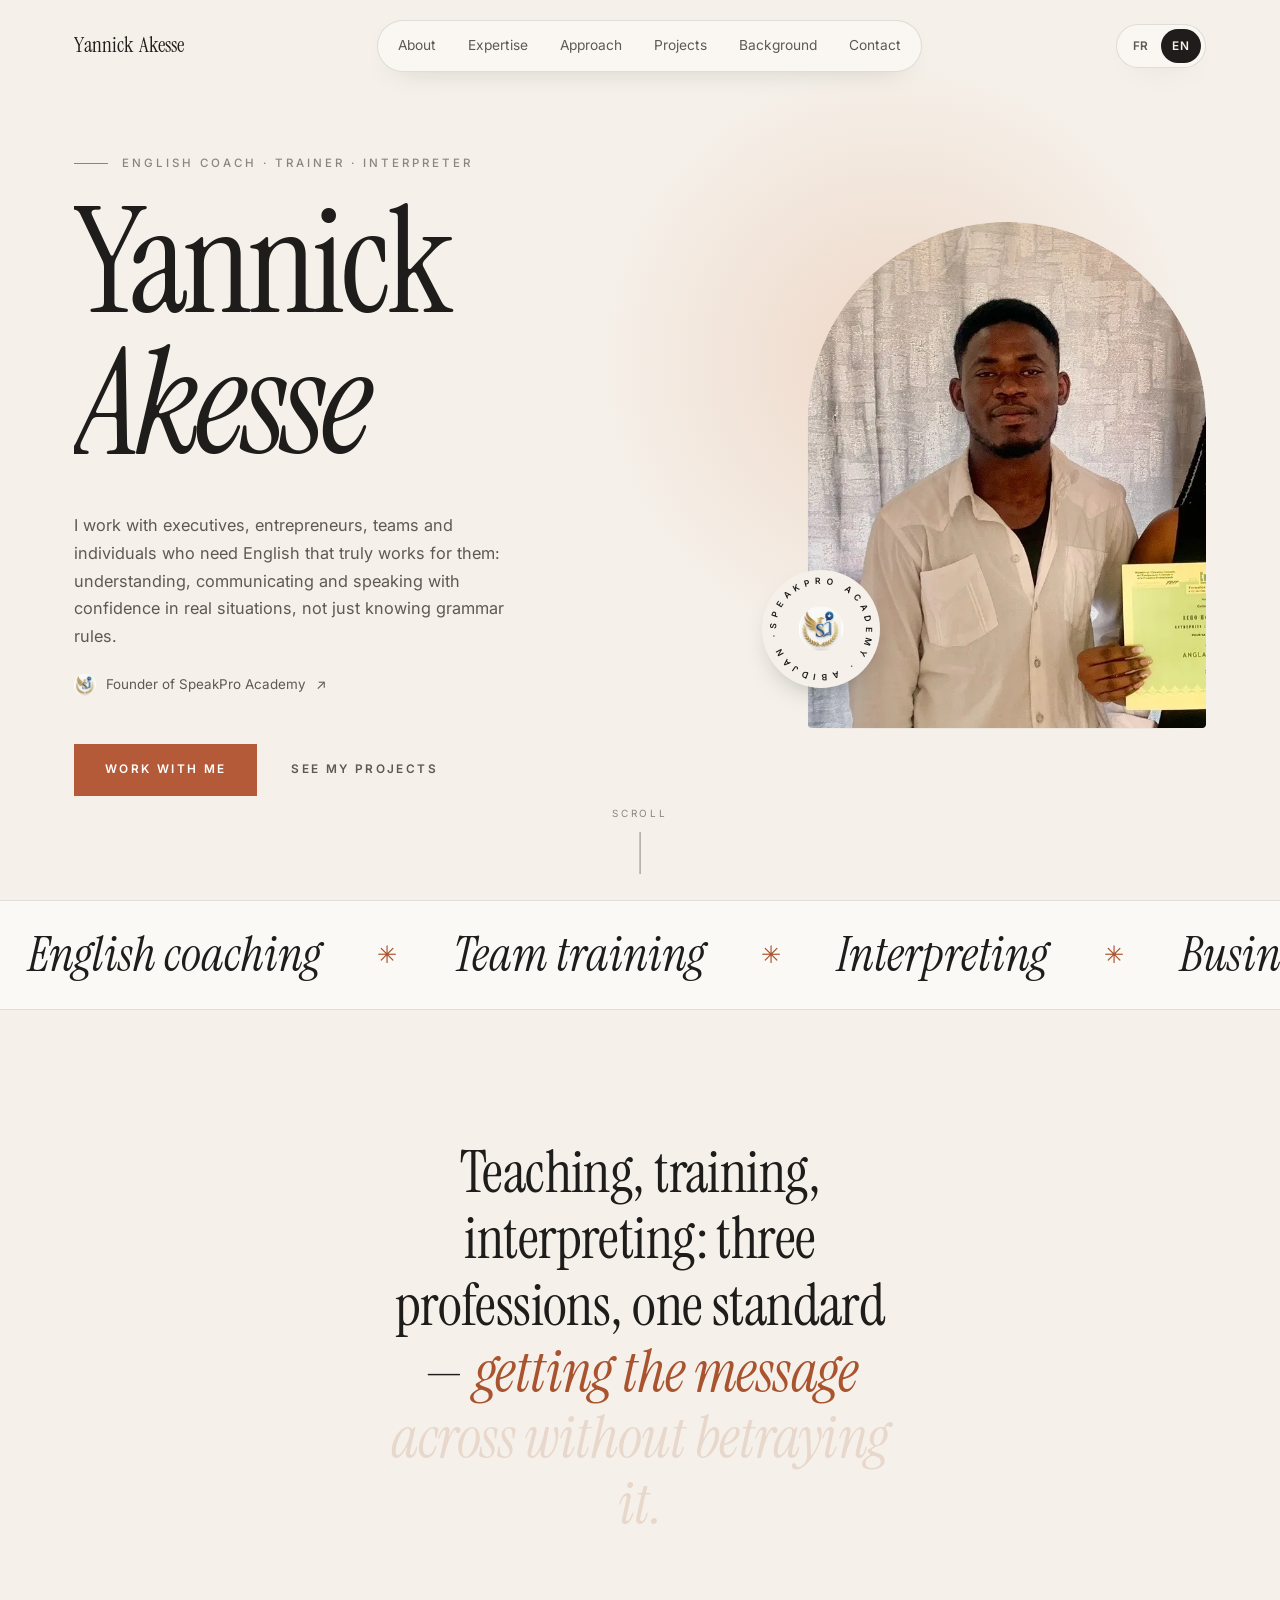
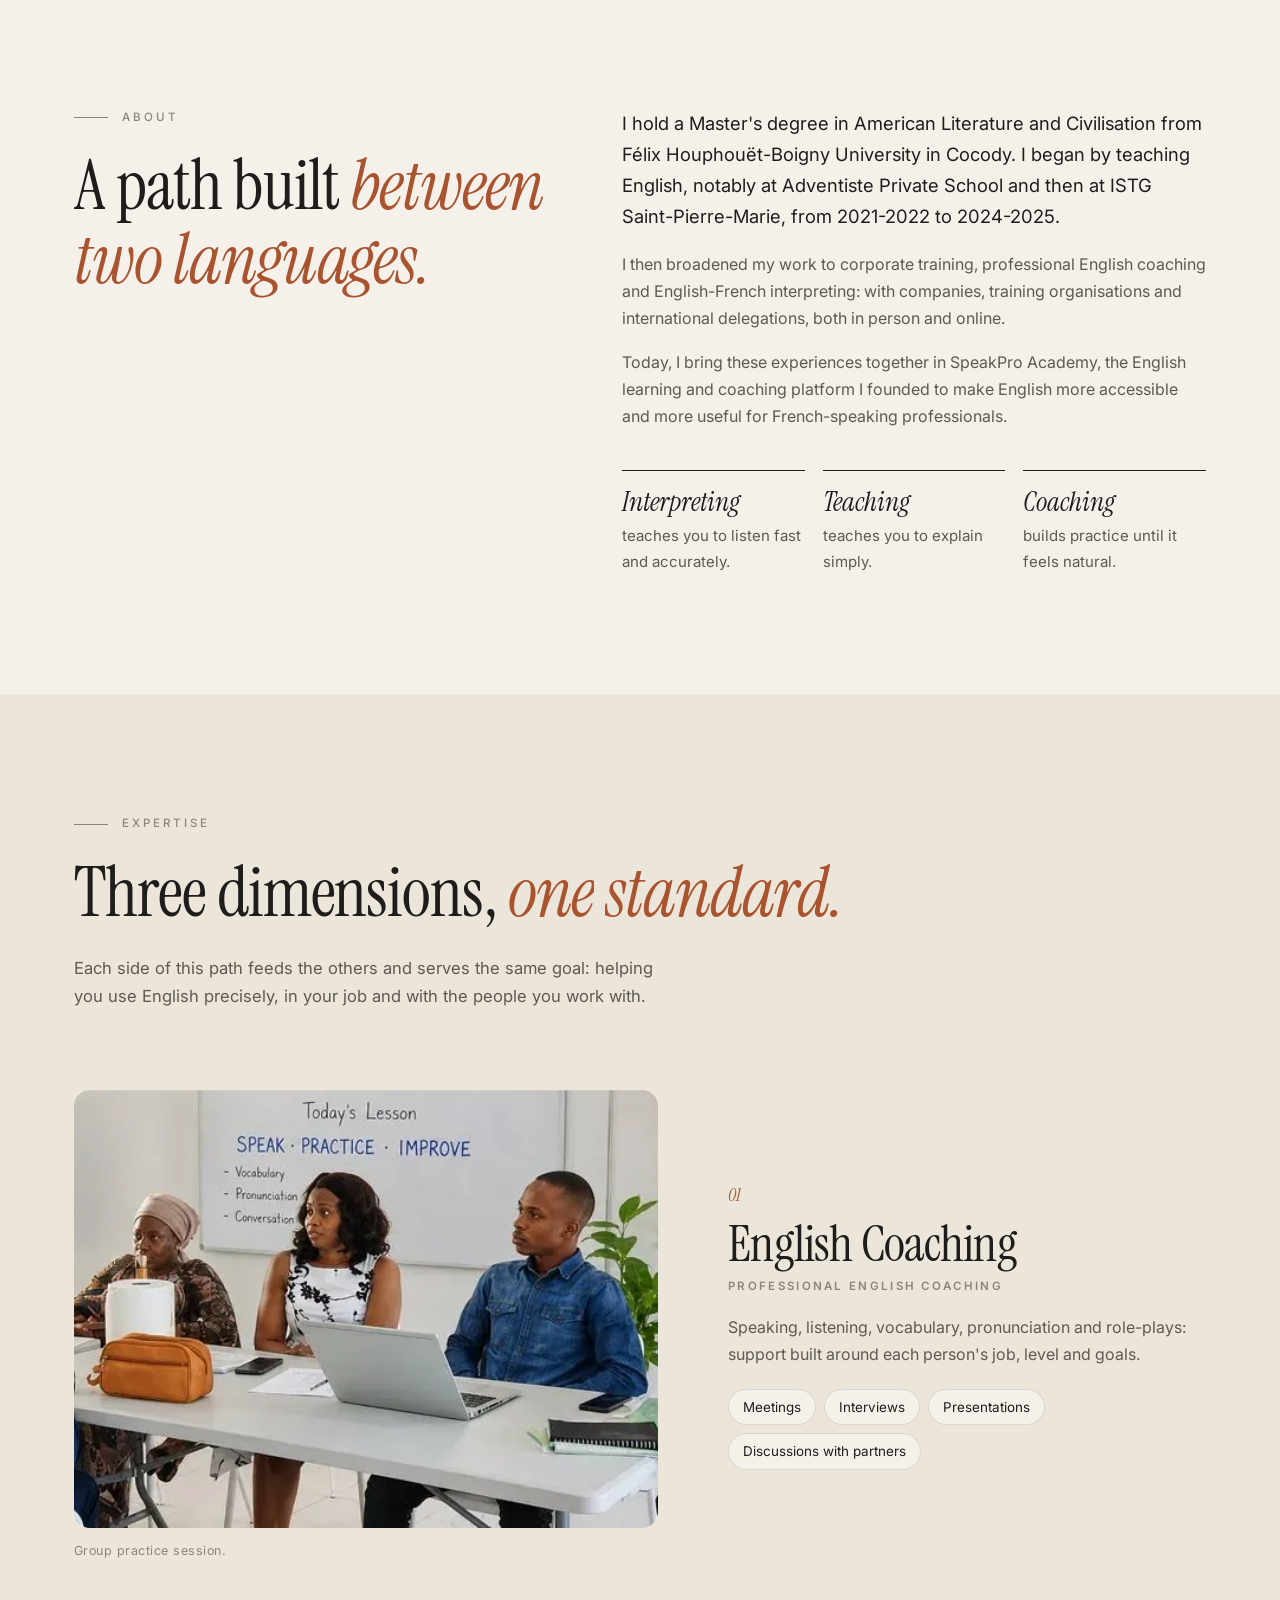
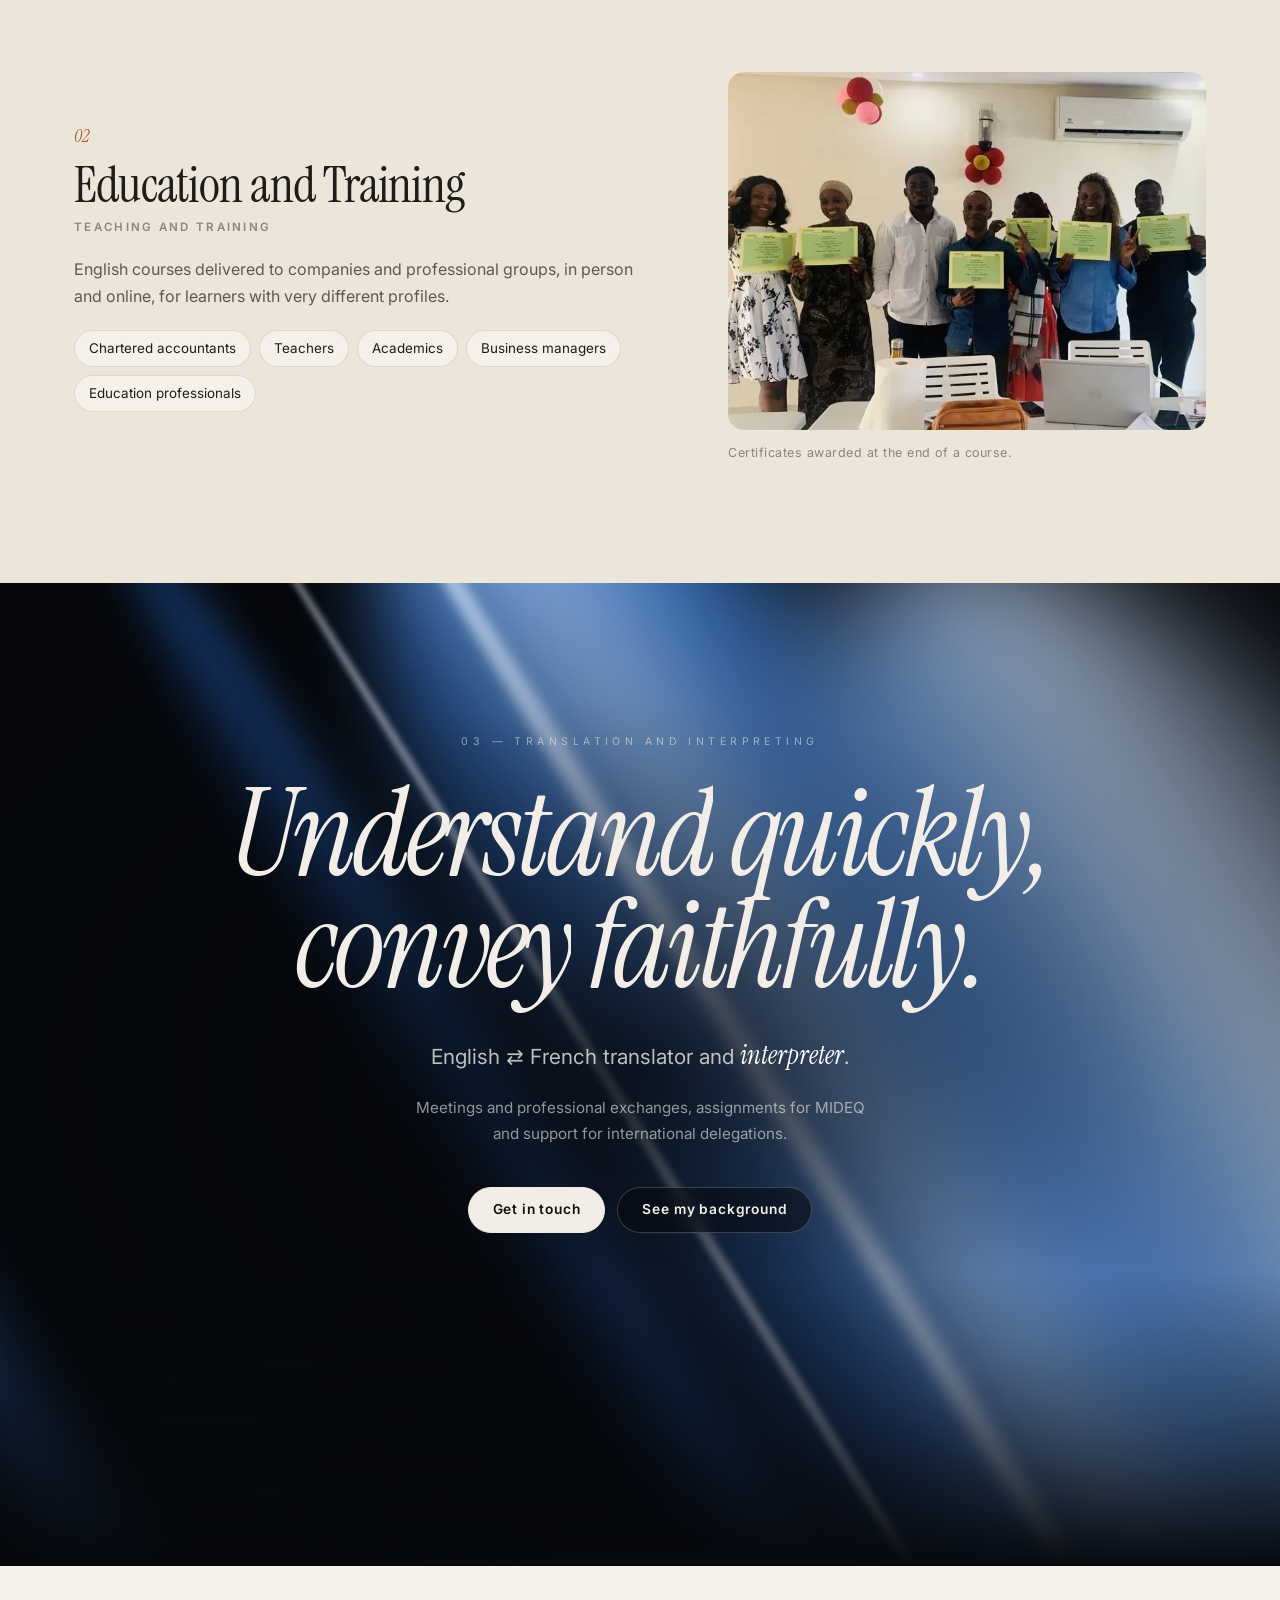
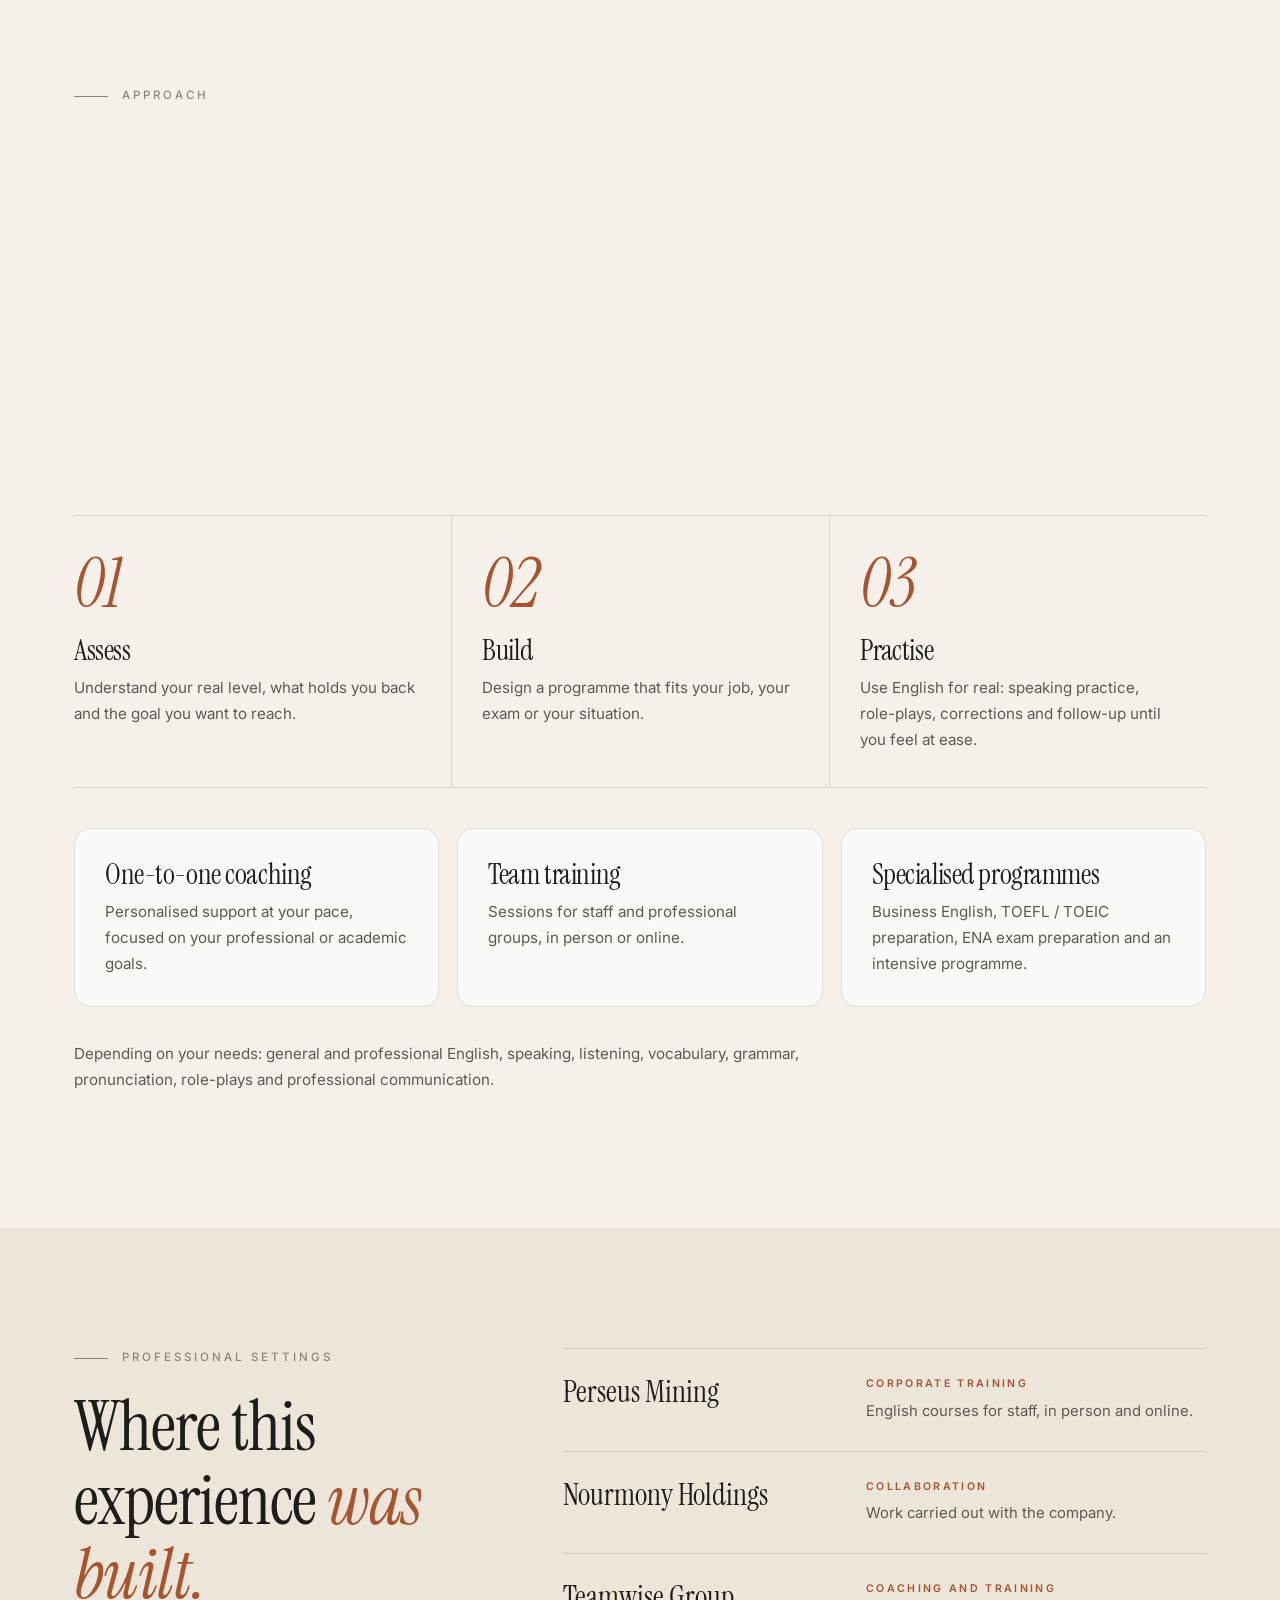
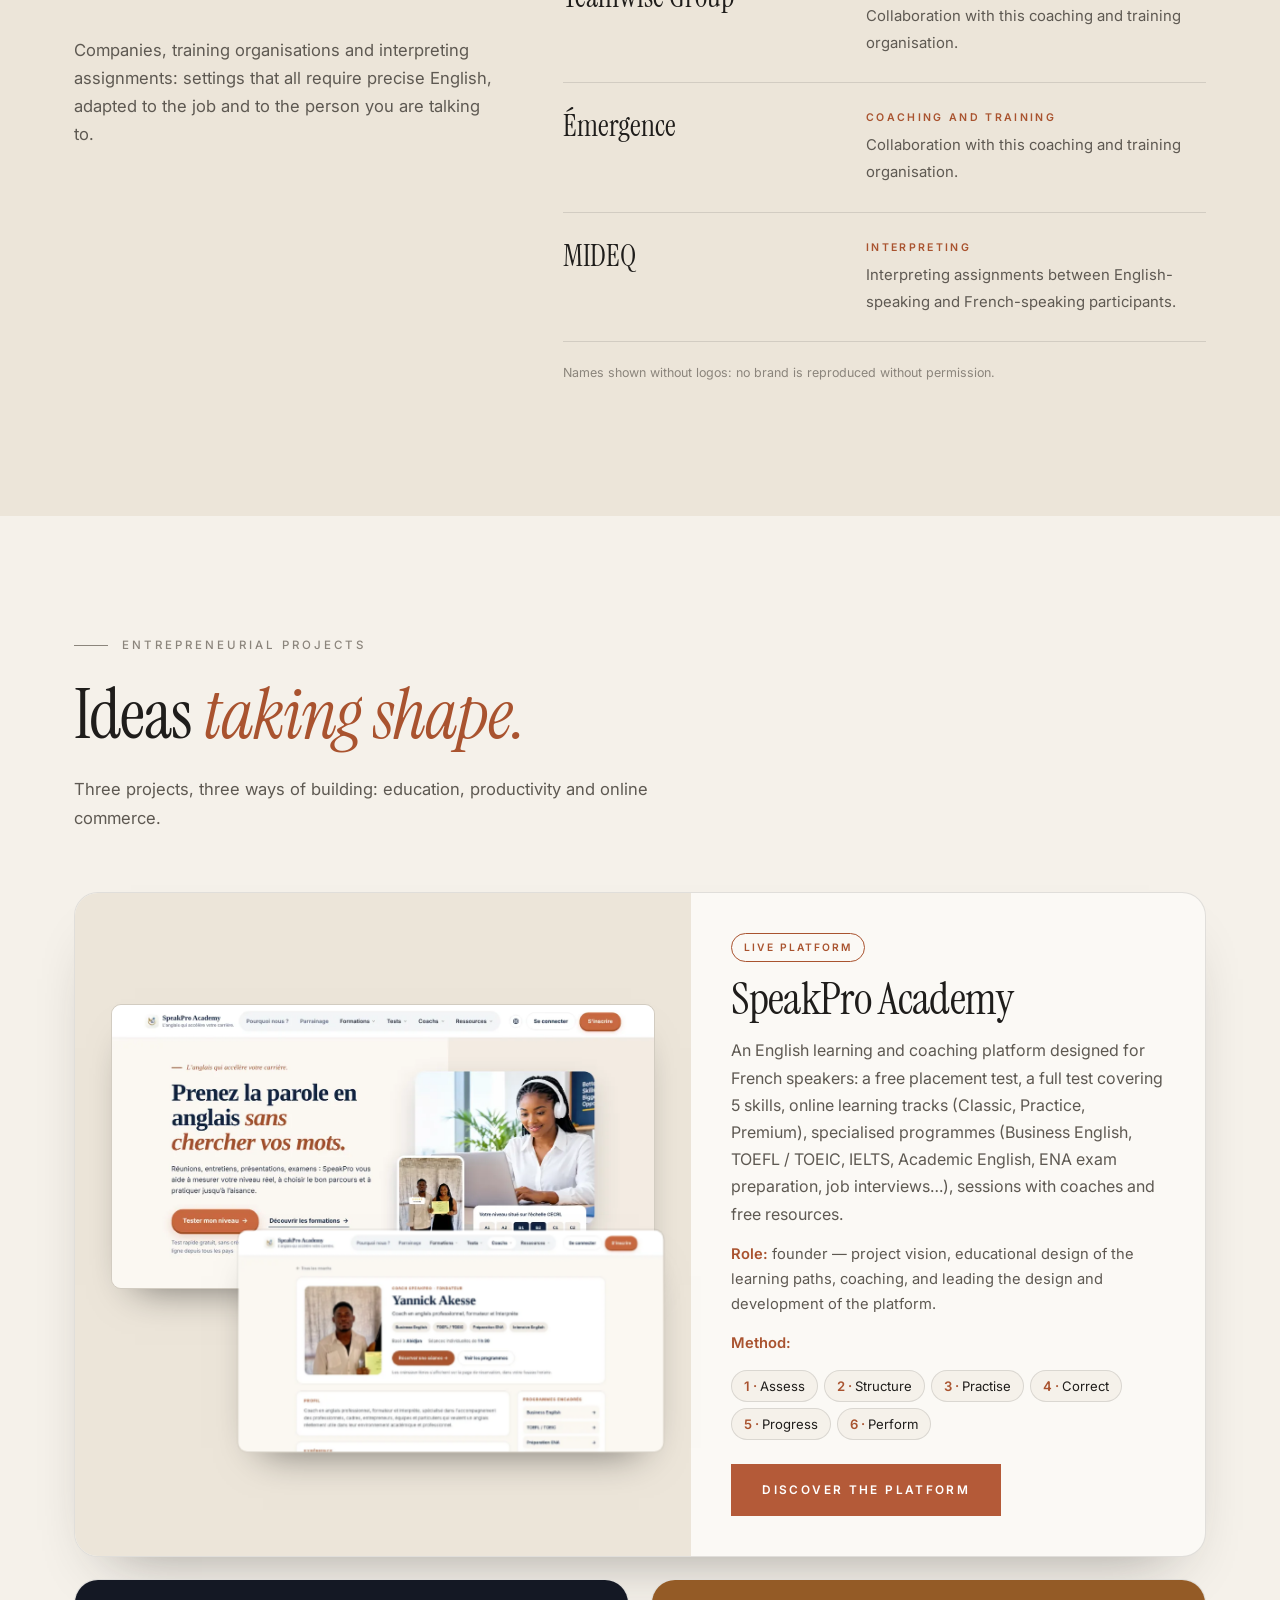
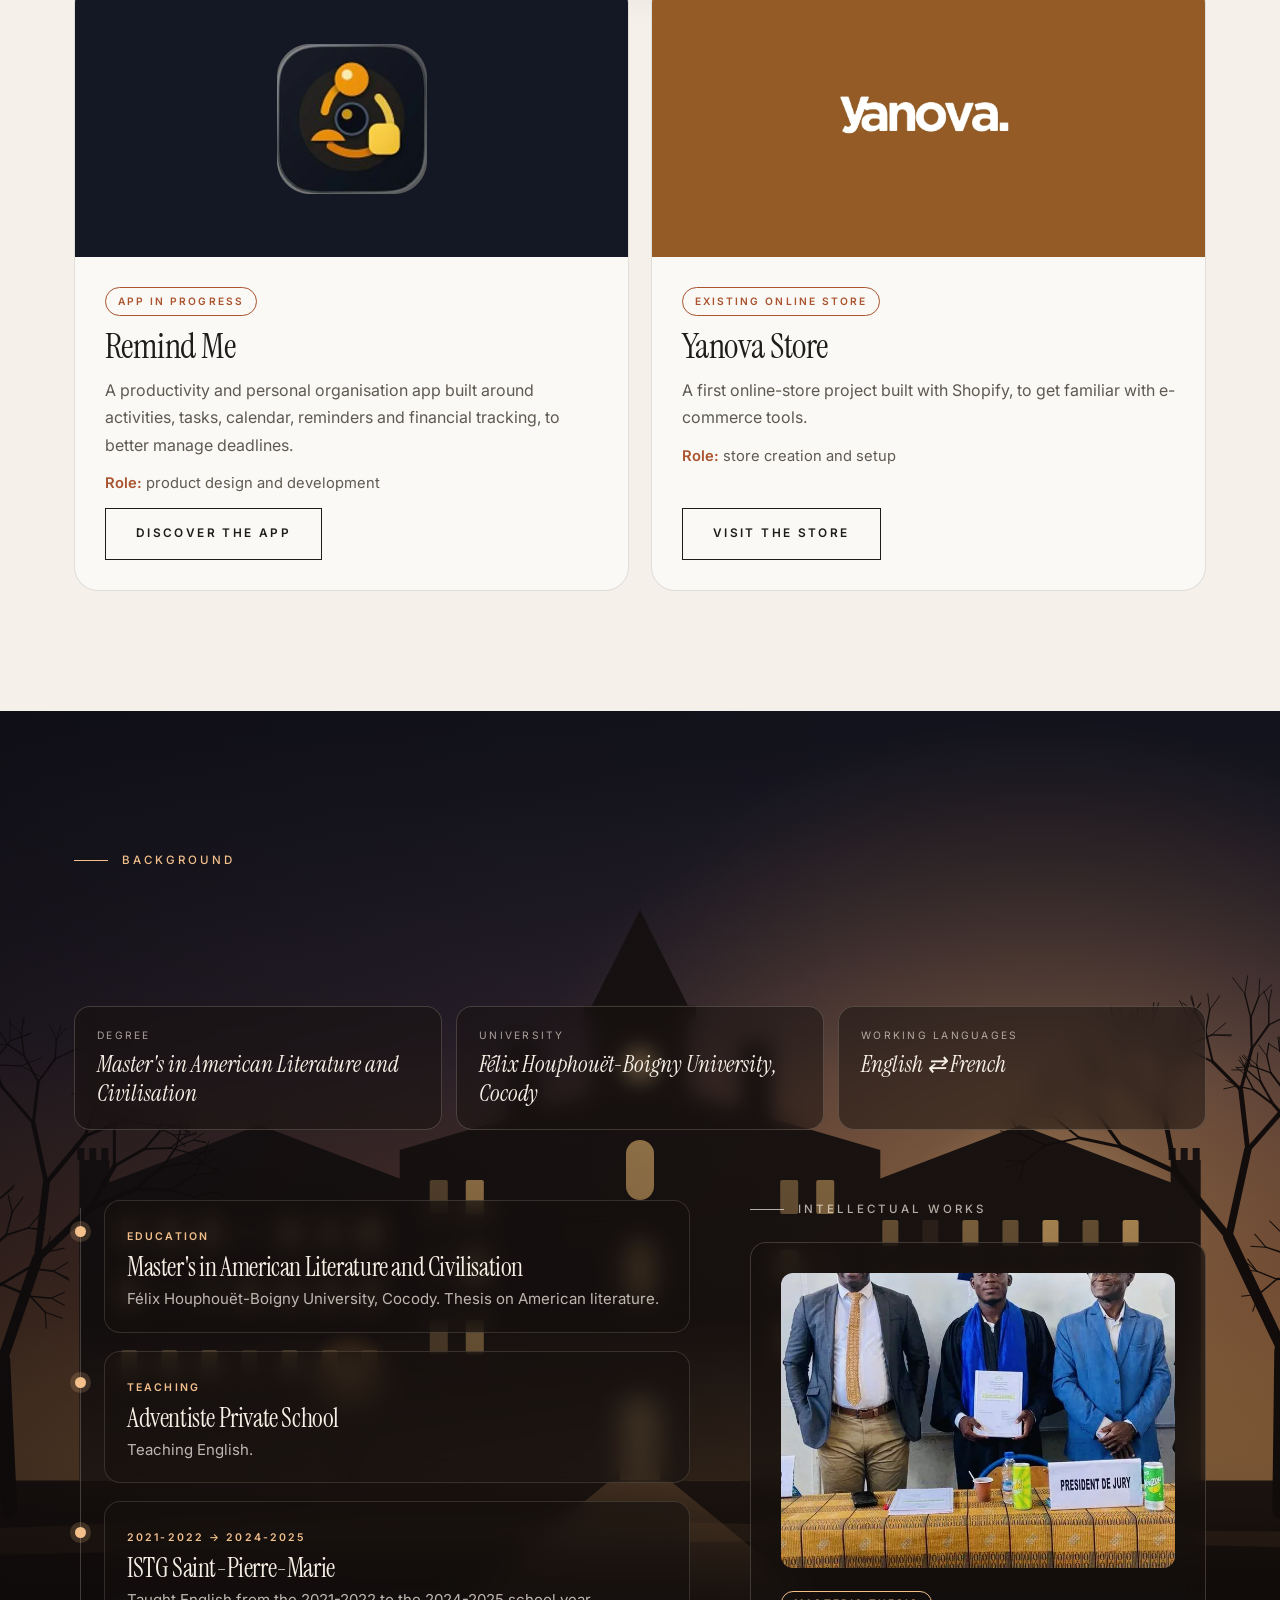
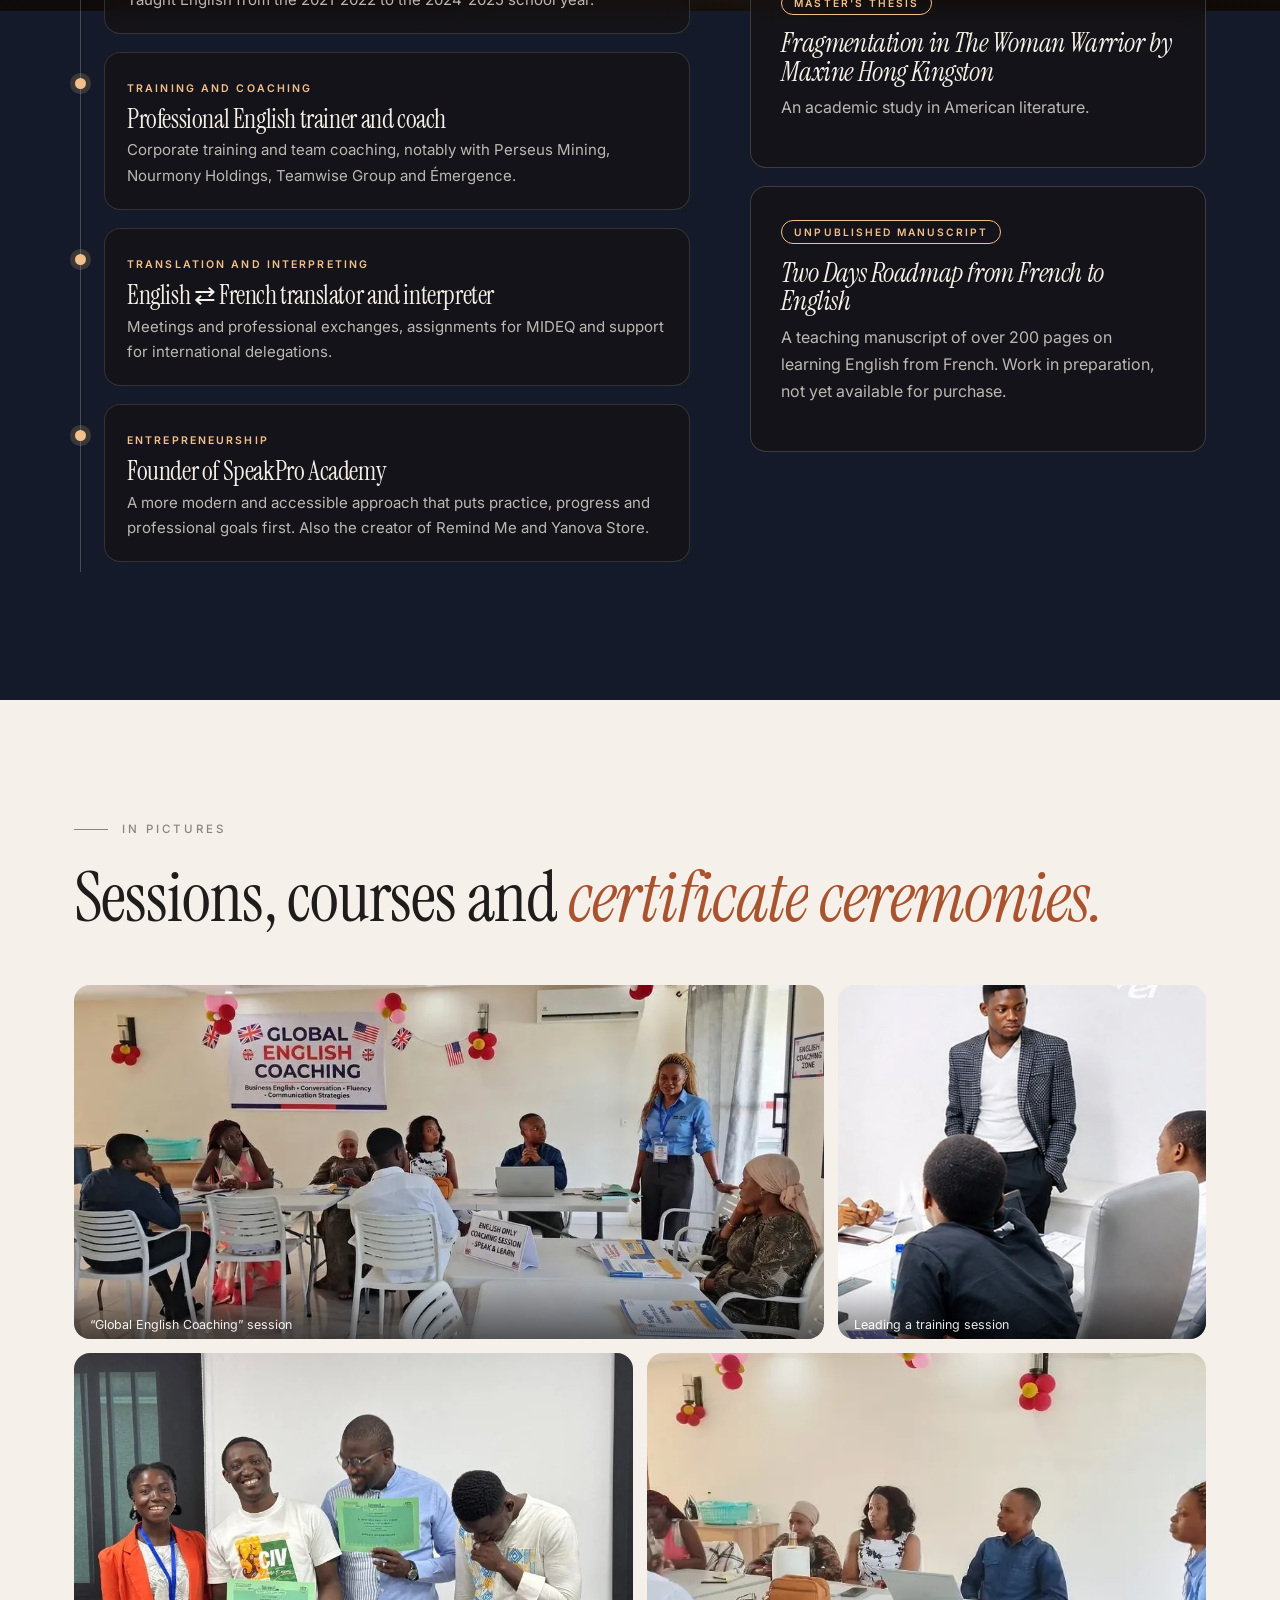
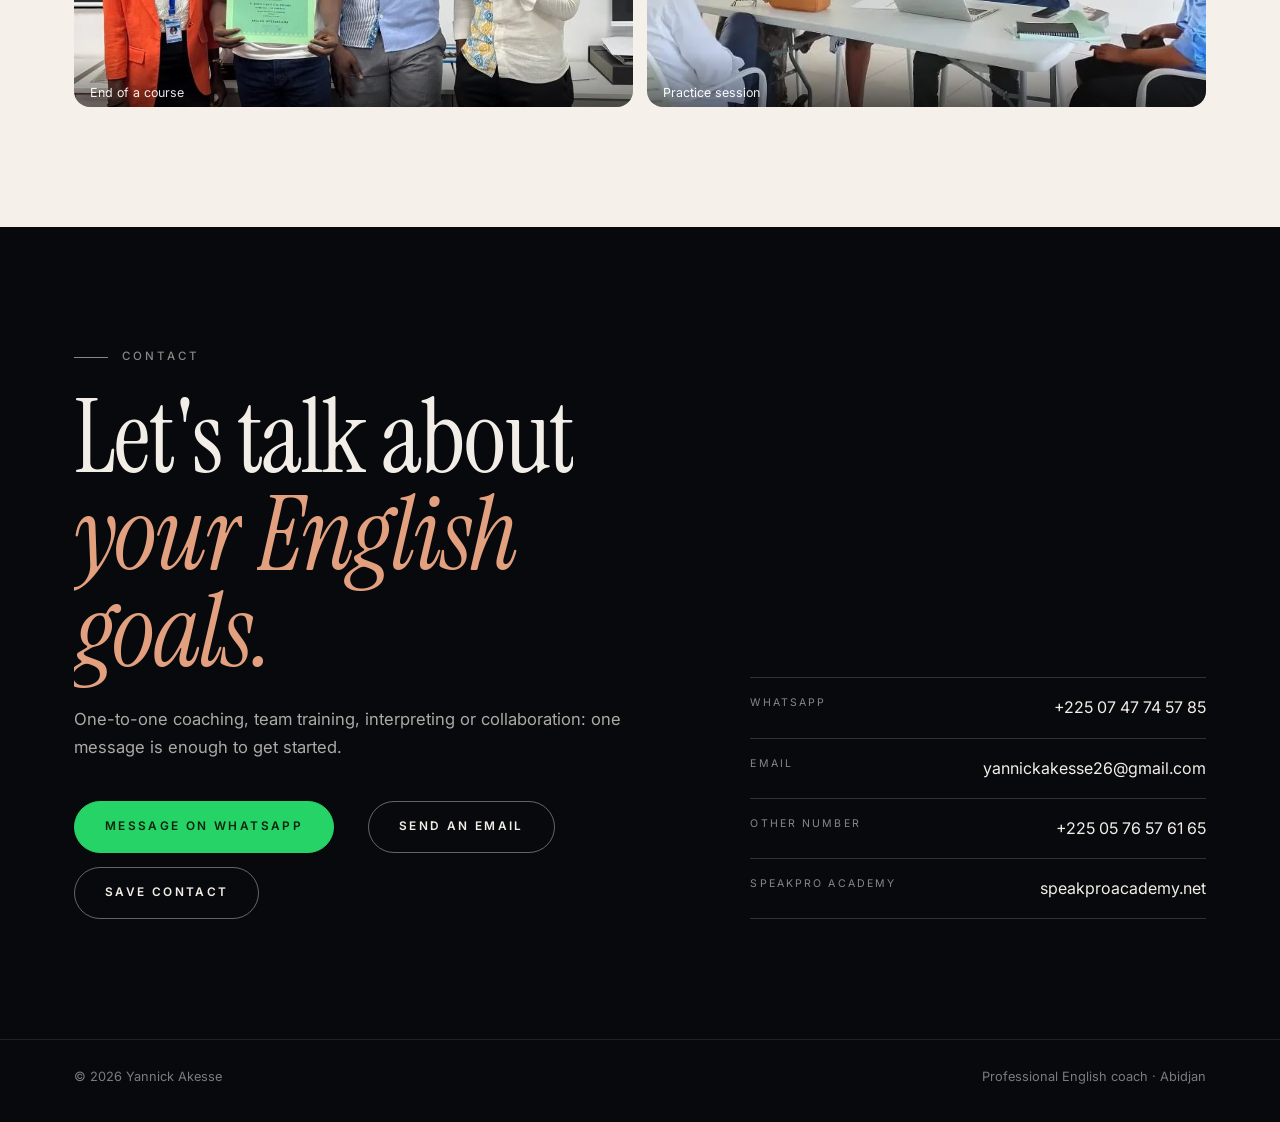
==== cvenligne/index.html @ 72fcf054 "Refonte dynamique du portfolio - Accueil éditorial : grand nom en serif, sur-titre, bouton terracott" ====
<!DOCTYPE html>
<html lang="fr">
<head>
<meta charset="utf-8">
<meta name="viewport" content="width=device-width, initial-scale=1, viewport-fit=cover">
<title>Yannick Akesse — Coach en anglais professionnel, formateur et interprète</title>
<meta name="description" content="Yannick Akesse, coach en anglais professionnel, formateur et interprète anglais-français à Abidjan, fondateur de SpeakPro Academy.">
<meta name="author" content="Yannick Akesse">
<meta name="theme-color" content="#F5F1EA">
<meta property="og:type" content="profile">
<meta property="og:title" content="Yannick Akesse — Coach en anglais professionnel, formateur et interprète">
<meta property="og:description" content="Coaching en anglais professionnel, formation en entreprise, interprétation anglais-français. Fondateur de SpeakPro Academy.">
<meta property="og:image" content="https://famous-concha-2f1376.netlify.app/media/og-yannick-akesse.jpg">
<meta property="og:locale" content="fr_FR">
<meta property="og:locale:alternate" content="en_GB">
<meta name="twitter:card" content="summary_large_image">
<link rel="icon" href="data:image/svg+xml,%3Csvg xmlns='http://www.w3.org/2000/svg' viewBox='0 0 64 64'%3E%3Crect width='64' height='64' rx='14' fill='%231F1D1B'/%3E%3Ctext x='32' y='44' font-size='34' text-anchor='middle' fill='%23E2A07F' font-family='Georgia' font-style='italic'%3EYA%3C/text%3E%3C/svg%3E">
<link rel="preconnect" href="https://fonts.googleapis.com">
<link rel="preconnect" href="https://fonts.gstatic.com" crossorigin>
<link rel="stylesheet" href="https://fonts.googleapis.com/css2?family=Instrument+Serif:ital@0;1&family=Inter:wght@400;500;600&display=swap">
<link rel="preload" as="image" href="media/yannick-portrait.webp" type="image/webp">
<script type="application/ld+json">
{"@context":"https://schema.org","@type":"Person","name":"Yannick Akesse","jobTitle":"Coach en anglais professionnel, formateur et interprète","image":"media/yannick-portrait.webp","email":"mailto:yannickakesse26@gmail.com","telephone":"+2250747745785","address":{"@type":"PostalAddress","addressLocality":"Abidjan","addressCountry":"CI"},"alumniOf":{"@type":"CollegeOrUniversity","name":"Université Félix Houphouët-Boigny"},"knowsLanguage":["fr","en"],"founder":{"@type":"Organization","name":"SpeakPro Academy","url":"https://speakproacademy.net/"}}
</script>
<style>
/* ============ Couleurs et typographie ============ */
:root{
  --bg:#F5F1EA;--surface:#FBF9F5;--text:#1F1D1B;--muted:#5E5952;--soft:#8B857C;--line:rgba(31,29,27,.12);
  --accent:#A9532F;--accent-bg:#B45A38;--accent-l:#E2A07F;--sand:#ECE5D9;
  --night:#07090D;--on-night:#F2EEE7;
  --serif:"Instrument Serif","Times New Roman",Georgia,serif;
  --sans:"Inter",system-ui,-apple-system,"Segoe UI",sans-serif;
  --ease:cubic-bezier(.22,1,.36,1);
  --r:16px;--shadow:0 30px 60px -36px rgba(31,29,27,.45)
}
@media(prefers-color-scheme:dark){:root:not([data-theme=light]){
  --bg:#151413;--surface:#1E1D1B;--text:#F2EEE7;--muted:#B7B0A5;--soft:#8E887E;--line:rgba(242,238,231,.13);
  --accent:#E2A07F;--accent-bg:#B45A38;--sand:#201E1B}}
*{box-sizing:border-box}
html{scroll-padding-top:90px;-webkit-text-size-adjust:100%}
body{margin:0;background:var(--bg);color:var(--text);font:16px/1.7 var(--sans);overflow-x:hidden;-webkit-font-smoothing:antialiased}
h1,h2,h3{font-family:var(--serif);font-weight:400;line-height:1.05;margin:0;letter-spacing:-.015em}
em,i{font-style:italic}
.accent{font-style:italic;color:var(--accent)}
p{margin:0 0 1em}
a{color:inherit}
img{max-width:100%;display:block;height:auto}
:focus-visible{outline:2px solid var(--accent);outline-offset:3px;border-radius:4px}
.wrap{max-width:1180px;margin:auto;padding:0 24px}
section{padding:120px 0;position:relative}
@media(max-width:700px){section{padding:80px 0}}
.eyebrow{display:flex;align-items:center;gap:14px;font-size:.72rem;letter-spacing:.26em;text-transform:uppercase;color:var(--soft);font-weight:500;margin:0 0 22px}
.eyebrow::before{content:"";width:34px;height:1px;background:currentColor}
h2{font-size:clamp(2.5rem,5.6vw,4.4rem);margin-bottom:24px}
.lead{color:var(--muted);max-width:60ch;font-size:1.04rem}
.skip{position:absolute;left:-999px}.skip:focus{left:10px;top:10px;background:var(--text);color:var(--bg);padding:10px;z-index:99}

/* ============ Intro ============ */
#intro{position:fixed;inset:0;z-index:100;background:var(--night);color:var(--on-night);display:grid;place-items:center;transition:transform 1s var(--ease) .15s}
#intro span{font:italic clamp(2.4rem,7vw,5rem)/1 var(--serif);display:block;overflow:hidden}
#intro span b{display:inline-block;font-weight:400;transform:translateY(110%);animation:up .9s var(--ease) forwards}
#intro.out{transform:translateY(-101%)}
@keyframes up{to{transform:none}}

/* ============ En-tête animé ============ */
.progress{position:fixed;top:0;left:0;height:2px;width:100%;background:var(--accent);transform-origin:0 50%;transform:scaleX(var(--sp,0));z-index:60}
header{position:fixed;top:0;left:0;right:0;z-index:50;padding:18px 0 0;padding-top:calc(18px + env(safe-area-inset-top,0px));transition:transform .5s var(--ease),padding .4s var(--ease)}
header.hide{transform:translateY(-120%)}
header.scrolled{padding-top:calc(10px + env(safe-area-inset-top,0px))}
.bar{display:flex;align-items:center;justify-content:space-between;gap:16px;height:56px}
.logo{display:flex;align-items:center;gap:10px;text-decoration:none;font:1.32rem/1 var(--serif);white-space:nowrap}
.logo .mono{border:1px solid rgba(242,238,231,.35);display:grid;place-items:center;width:40px;height:40px;border-radius:50%;background:var(--text);color:var(--bg);font-style:italic;font-size:1.05rem;transform:scale(0) rotate(-90deg);margin-right:-50px;transition:transform .6s var(--ease),margin .6s var(--ease)}
.logo .full{display:inline-flex;overflow:hidden}
.logo .full b{font-weight:400;display:inline-block;transition:transform .55s var(--ease),opacity .4s;transition-delay:calc(var(--i)*18ms)}
.logo .full b.sp{width:.28em}
header.scrolled .logo .mono{transform:none;margin-right:0}
header.scrolled .logo .full b{transform:translateY(-110%);opacity:0}
header.scrolled .logo .full{max-width:0;transition:max-width .6s var(--ease) .15s}
.logo .full{max-width:16em;transition:max-width .6s var(--ease)}
.pill{background:color-mix(in srgb,var(--surface) 78%,transparent);backdrop-filter:blur(14px) saturate(1.4);-webkit-backdrop-filter:blur(14px) saturate(1.4);border:1px solid var(--line);border-radius:99px;box-shadow:0 10px 30px -20px rgba(0,0,0,.35)}
nav ul{position:relative;display:flex;gap:2px;list-style:none;margin:0;padding:5px}
nav ul::before{content:"";position:absolute;top:5px;bottom:5px;left:0;width:var(--iw,0);transform:translateX(var(--ix,0));background:var(--text);border-radius:99px;opacity:var(--io,0);transition:transform .5s var(--ease),width .5s var(--ease),opacity .3s}
nav a{position:relative;z-index:1;display:block;text-decoration:none;font-size:.86rem;padding:8px 15px;border-radius:99px;color:var(--muted);transition:color .3s}
nav a:hover{color:var(--text)}
nav a.on{color:var(--bg)}
.tools{display:flex;gap:8px;align-items:center}
.lang{display:flex;padding:4px}
.lang button{background:none;border:0;color:var(--muted);padding:6px 11px;font:600 .74rem var(--sans);letter-spacing:.08em;cursor:pointer;min-height:34px;min-width:40px;border-radius:99px;transition:background .3s,color .3s}
.lang button[aria-pressed=true]{background:var(--text);color:var(--bg)}
.burger{display:none;width:46px;height:46px;cursor:pointer;color:var(--text);position:relative}
.burger i{position:absolute;left:14px;right:14px;height:1.5px;background:currentColor;transition:transform .4s var(--ease),top .4s var(--ease)}
.burger i:first-child{top:18px}.burger i:last-child{top:26px}
.burger[aria-expanded=true] i:first-child{top:22px;transform:rotate(45deg)}
.burger[aria-expanded=true] i:last-child{top:22px;transform:rotate(-45deg)}
@media(max-width:960px){
  .burger{display:block}
  nav{position:fixed;inset:0;z-index:-1;background:var(--bg);display:flex;align-items:center;padding:90px 28px 40px;clip-path:circle(0 at calc(100% - 46px) 46px);transition:clip-path .7s var(--ease);visibility:hidden}
  nav.open{clip-path:circle(150% at calc(100% - 46px) 46px);visibility:visible}
  nav ul.pill{flex-direction:column;gap:6px;padding:0;background:none;border-radius:0;border:0;box-shadow:none;backdrop-filter:none;-webkit-backdrop-filter:none;width:100%}
  nav ul::before{display:none}
  nav a{font:italic clamp(2.4rem,10vw,3.4rem)/1.15 var(--serif);color:var(--text);padding:6px 0;opacity:0;transform:translateY(30px);transition:opacity .5s,transform .6s var(--ease)}
  nav.open a{opacity:1;transform:none;transition-delay:calc(.15s + var(--i)*60ms)}
  nav a.on{color:var(--accent)}
}

/* ============ Boutons ============ */
.cta{display:flex;flex-wrap:wrap;align-items:center;gap:14px 34px;margin-top:40px}
.btn{position:relative;display:inline-flex;align-items:center;justify-content:center;gap:10px;min-height:52px;padding:0 30px;text-decoration:none;font:600 .74rem/1 var(--sans);letter-spacing:.2em;text-transform:uppercase;border:1px solid var(--text);transition:background .35s,color .35s,border-color .35s;overflow:hidden}
.btn.pri{background:var(--accent-bg);border-color:var(--accent-bg);color:#fff}
.btn.pri::after{content:"";position:absolute;inset:0;background:var(--text);transform:translateY(101%);transition:transform .45s var(--ease)}
.btn.pri:hover::after{transform:none}
.btn span{position:relative;z-index:1}
.tlink{font:600 .74rem/1 var(--sans);letter-spacing:.2em;text-transform:uppercase;color:var(--muted);text-decoration:none;padding:8px 0;background:linear-gradient(currentColor,currentColor) 0 100%/0 1px no-repeat;transition:background-size .45s var(--ease),color .3s}
.tlink:hover{color:var(--text);background-size:100% 1px}
.round{border-radius:99px}

/* ============ Accueil (style éditorial) ============ */
.hero{min-height:100vh;min-height:100svh;display:flex;align-items:center;padding:140px 0 90px;overflow:hidden}
.hero .glow{position:absolute;width:620px;height:620px;border-radius:50%;left:var(--mx,70%);top:var(--my,40%);transform:translate(-50%,-50%);background:radial-gradient(closest-side,color-mix(in srgb,var(--accent-l) 32%,transparent),transparent);pointer-events:none;transition:left 1.2s var(--ease),top 1.2s var(--ease);z-index:0}
.hero-grid{position:relative;z-index:1;display:grid;grid-template-columns:1.25fr .75fr;gap:70px;align-items:center;width:100%}
.hero .eyebrow{color:var(--soft)}
h1{font-size:clamp(4.2rem,11.5vw,9.6rem);line-height:.9;letter-spacing:-.03em;margin:0 0 34px}
h1 .ln{display:block;overflow:hidden;padding-bottom:.06em}
h1 .ln>span{display:inline-block;transform:translateY(105%);transition:transform 1.1s var(--ease)}
h1 .ln:nth-child(2)>span{transition-delay:.12s}
.ready h1 .ln>span{transform:none}
.hero .lead{font-size:1.02rem;max-width:44ch;color:var(--muted)}
.founder{display:inline-flex;align-items:center;gap:10px;font-size:.84rem;color:var(--muted);text-decoration:none;margin-top:6px}
.founder img{width:22px;height:22px;object-fit:contain;border-radius:50%;background:#fff}
.founder:hover{color:var(--text)}
.fade{opacity:0;transform:translateY(18px);transition:opacity .9s var(--ease),transform .9s var(--ease);transition-delay:var(--d,0s)}
.ready .fade{opacity:1;transform:none}
.portrait{position:relative;margin:0;justify-self:end;width:100%;max-width:400px}
.portrait .frame{border-radius:999px 999px 18px 18px;overflow:hidden;box-shadow:var(--shadow);clip-path:inset(100% 0 0 0 round 999px 999px 18px 18px);transition:clip-path 1.4s var(--ease) .25s}
.ready .portrait .frame{clip-path:inset(0 0 0 0 round 999px 999px 18px 18px)}
.portrait img{width:100%;aspect-ratio:641/815;object-fit:cover;transform:scale(1.15);transition:transform 1.8s var(--ease) .25s}
.ready .portrait img{transform:scale(1.02)}
.badge{position:absolute;left:-46px;bottom:40px;width:118px;height:118px;border-radius:50%;background:var(--bg);display:grid;place-items:center;box-shadow:0 12px 30px -16px rgba(0,0,0,.4)}
.badge svg{position:absolute;inset:0;animation:spin 18s linear infinite}
.badge svg text{font:600 8.6px var(--sans);letter-spacing:2.6px;fill:var(--text);text-transform:uppercase}
.badge img{width:44px;height:44px;object-fit:contain;border-radius:50%;background:#fff}
@keyframes spin{to{transform:rotate(360deg)}}
.scroll-cue{position:absolute;left:50%;bottom:26px;transform:translateX(-50%);display:flex;flex-direction:column;align-items:center;gap:10px;font-size:.62rem;letter-spacing:.3em;text-transform:uppercase;color:var(--soft);z-index:1}
.scroll-cue::after{content:"";width:1px;height:42px;background:linear-gradient(currentColor 50%,transparent 0) 0 0/1px 200%;animation:cue 2s var(--ease) infinite}
@keyframes cue{from{background-position:0 100%}to{background-position:0 -100%}}
@media(max-width:900px){
  .hero .eyebrow{letter-spacing:.16em;font-size:.66rem}
  .hero{padding:120px 0 90px;min-height:auto}
  .hero-grid{grid-template-columns:1fr;gap:56px}
  .portrait{justify-self:center;max-width:330px}
  .badge{left:-18px;width:100px;height:100px;bottom:26px}
  .scroll-cue{display:none}
}

/* ============ Bandeau défilant ============ */
.marquee{padding:30px 0;border-top:1px solid var(--line);border-bottom:1px solid var(--line);overflow:hidden;white-space:nowrap;background:var(--surface)}
.marquee .track{display:inline-flex;animation:mq 38s linear infinite}
.marquee span{font:italic clamp(1.8rem,4vw,3rem)/1 var(--serif);padding:0 28px;display:inline-flex;align-items:center;gap:56px}
.marquee span::after{content:"✳";font-style:normal;font-size:.5em;color:var(--accent)}
.marquee:hover .track{animation-play-state:paused}
@keyframes mq{to{transform:translateX(-50%)}}

/* ============ Devise (remplissage au défilement) ============ */
.motto{padding:130px 0}
.motto p{font:clamp(2rem,4.6vw,3.6rem)/1.15 var(--serif);max-width:20ch;margin:0 auto;text-align:center;letter-spacing:-.01em}
.motto .w{opacity:.16;transition:opacity .35s}
.motto .w.on{opacity:1}
.motto em .w,.motto span .w{color:var(--accent);font-style:italic}

/* ============ Révélations ============ */
.rv{opacity:0;transform:translateY(40px);transition:opacity 1s var(--ease),transform 1s var(--ease);transition-delay:var(--d,0s)}
.rv.in{opacity:1;transform:none}
.wd{display:inline-block;overflow:hidden;vertical-align:top;padding-bottom:.08em;margin-bottom:-.08em}
.wd>span{display:inline-block;transform:translateY(105%);transition:transform .9s var(--ease);transition-delay:calc(var(--i)*45ms)}
.in .wd>span{transform:none}
.reveal-img{clip-path:inset(12% 12% 12% 12%);transition:clip-path 1.3s var(--ease)}
.reveal-img img{transform:scale(1.25);transition:transform 1.6s var(--ease)}
.in .reveal-img,.reveal-img.in{clip-path:inset(0)}
.in .reveal-img img,.reveal-img.in img{transform:scale(1)}

/* ============ À propos ============ */
.about{display:grid;grid-template-columns:.9fr 1.1fr;gap:70px;align-items:start}
@media(max-width:900px){.about{grid-template-columns:1fr;gap:28px}}
.about .txt p{color:var(--muted)}
.about .txt p:first-child{color:var(--text);font-size:1.15rem}
.dims{display:grid;grid-template-columns:repeat(3,1fr);gap:18px;margin-top:40px}
@media(max-width:700px){.dims{grid-template-columns:1fr}}
.dims div{border-top:1px solid var(--text);padding-top:16px;font-size:.94rem;color:var(--muted)}
.dims b{display:block;font:italic 400 1.7rem/1.1 var(--serif);color:var(--text);margin-bottom:6px}

/* ============ Expertise ============ */
.sand{background:var(--sand)}
.exp{display:grid;gap:110px;margin-top:80px}
.exp article{display:grid;grid-template-columns:1.1fr .9fr;gap:70px;align-items:center}
.exp article:nth-child(even) .media{order:2}
@media(max-width:860px){.exp{gap:70px}.exp article{grid-template-columns:1fr;gap:28px}.exp article:nth-child(even) .media{order:0}}
.exp .media{margin:0}
.exp .media .ph{border-radius:var(--r);overflow:hidden}
.exp .media img{width:100%;aspect-ratio:4/3;object-fit:cover}
.exp .media figcaption{font-size:.78rem;color:var(--soft);margin-top:12px;letter-spacing:.04em}
.exp .n{font:italic 1.1rem var(--serif);color:var(--accent)}
.exp h3{font-size:clamp(2.2rem,4vw,3.2rem);margin:8px 0 6px}
.exp .sub{font-size:.72rem;font-weight:600;letter-spacing:.2em;text-transform:uppercase;margin-bottom:18px;color:var(--soft)}
.exp p{color:var(--muted)}
.tags{display:flex;flex-wrap:wrap;gap:8px;list-style:none;padding:0;margin:20px 0 0}
.tags li{border:1px solid var(--line);border-radius:99px;padding:6px 14px;font-size:.84rem;background:var(--bg);transition:background .3s,color .3s,border-color .3s}
.tags li:hover{background:var(--text);color:var(--bg);border-color:var(--text)}

/* ============ Interprétation (scène lumineuse) ============ */
.cine{background:var(--night);color:var(--on-night);min-height:100vh;min-height:100svh;display:flex;flex-direction:column;justify-content:center;overflow:hidden;padding:150px 0 70px;isolation:isolate}
.silk{position:absolute;inset:-20%;z-index:-1;pointer-events:none}
.silk i{position:absolute;display:block;border-radius:50%;filter:blur(var(--b,30px));transform:rotate(-32deg);opacity:var(--o,.9);animation:drift var(--t,16s) ease-in-out infinite alternate}
.silk i:nth-child(1){--b:40px;left:52%;top:-10%;width:34%;height:150%;background:linear-gradient(90deg,transparent,#2c5fa8 30%,#9cc3f5 52%,#3b78c8 70%,transparent)}
.silk i:nth-child(2){--b:6px;--o:.85;left:63%;top:-6%;width:2.2%;height:140%;background:linear-gradient(90deg,transparent,#d5e7ff 50%,transparent);--t:12s}
.silk i:nth-child(3){--b:18px;--o:.7;left:44%;top:0;width:8%;height:130%;background:linear-gradient(90deg,transparent,#0c1f3d 30%,#1d4a8c 60%,transparent);--t:19s}
.silk i:nth-child(4){--b:26px;--o:.55;left:12%;top:20%;width:7%;height:110%;background:linear-gradient(90deg,transparent,#2a64b3 50%,transparent);--t:22s}
.silk i:nth-child(5){--b:60px;--o:.75;left:74%;top:0;width:40%;height:150%;background:linear-gradient(90deg,transparent,#6fa3e6 40%,#c7defb 60%,transparent);--t:25s}
.silk i:nth-child(6){--b:3px;--o:.6;left:56%;top:-4%;width:.6%;height:140%;background:#e6f0ff;--t:14s}
@keyframes drift{from{transform:rotate(-32deg) translate3d(-4%,0,0)}to{transform:rotate(-29deg) translate3d(5%,-3%,0)}}
.cine::after{content:"";position:absolute;inset:0;z-index:-1;background:radial-gradient(ellipse 60% 55% at 50% 50%,rgba(7,9,13,.82),rgba(7,9,13,.15) 70%,transparent),linear-gradient(transparent 70%,var(--night))}
.cine .center{text-align:center;max-width:980px;margin:0 auto}
.cine .kicker{font-size:.66rem;letter-spacing:.42em;text-transform:uppercase;color:rgba(242,238,231,.55);margin-bottom:28px}
.cine h2{font:italic 400 clamp(3.3rem,9.5vw,8.4rem)/.92 var(--serif);letter-spacing:-.035em;margin:0 0 30px}
.cine h2 .l2{display:block}
.cine .subl{font-size:clamp(1.05rem,2vw,1.3rem);color:rgba(242,238,231,.78);margin:0 0 18px}
.cine .subl em{font-family:var(--serif);font-size:1.25em;color:#fff}
.cine .desc{font-size:.95rem;color:rgba(242,238,231,.6);max-width:46ch;margin:0 auto}
.cine .cta{justify-content:center;gap:12px}
.cine .btn{min-height:46px;padding:0 24px;letter-spacing:.06em;text-transform:none;font-size:.86rem;border-radius:99px}
.cine .btn.light{background:#F2EEE7;color:#111;border-color:#F2EEE7}
.cine .btn.light:hover{background:#fff}
.cine .btn.ghost{background:rgba(7,9,13,.55);color:#F2EEE7;border-color:rgba(242,238,231,.22);backdrop-filter:blur(8px)}
.cine .btn.ghost:hover{border-color:#F2EEE7}
.cine .more{display:grid;grid-template-columns:.8fr 1.2fr;gap:50px;margin-top:110px;padding-top:34px;border-top:1px solid rgba(242,238,231,.14);font-size:.95rem;color:rgba(242,238,231,.7)}
.cine .more b{display:block;font:italic 400 1.6rem/1.2 var(--serif);color:#fff;margin-bottom:8px}
.cine .dele{display:flex;flex-wrap:wrap;gap:8px 18px;margin-top:6px}
.cine .dele span{font:italic 1.5rem var(--serif);color:#fff}
.cine .dele span+span::before{content:"/";color:#7fa9e3;margin-right:18px;font-style:normal}
.cine .dele small{flex-basis:100%;font-size:.7rem;letter-spacing:.2em;text-transform:uppercase;color:rgba(242,238,231,.5)}
.cine .scroll-cue{color:rgba(242,238,231,.5);position:static;transform:none;margin:70px auto 0}
@media(max-width:800px){.cine .kicker{letter-spacing:.24em}.cine .more{grid-template-columns:1fr;gap:20px;margin-top:80px}}

/* ============ Approche ============ */
.goals{display:flex;flex-wrap:wrap;gap:10px;list-style:none;padding:0;margin:34px 0 0}
.goals li{border:1px solid var(--line);border-radius:99px;padding:9px 18px;background:var(--surface);font-size:.92rem;opacity:0;transform:scale(.85);transition:opacity .6s,transform .7s var(--ease),background .3s,color .3s;transition-delay:calc(var(--i)*70ms)}
.goals.in li{opacity:1;transform:none}
.goals li:hover{background:var(--accent-bg);color:#fff;border-color:var(--accent-bg)}
.steps{display:grid;grid-template-columns:repeat(3,1fr);gap:0;margin-top:70px;border-top:1px solid var(--line)}
@media(max-width:820px){.steps{grid-template-columns:1fr}}
.steps>div{padding:34px 30px 34px 0;border-bottom:1px solid var(--line)}
.steps>div+div{padding-left:30px;border-left:1px solid var(--line)}
@media(max-width:820px){.steps>div+div{padding-left:0;border-left:0}}
.num{font:italic 4.2rem/1 var(--serif);color:var(--accent);margin-bottom:18px}
.steps h3,.formats h3{font-size:1.8rem;margin-bottom:10px}
.steps p,.formats p{margin:0;color:var(--muted);font-size:.95rem}
.formats{display:grid;grid-template-columns:repeat(3,1fr);gap:18px;margin-top:40px}
@media(max-width:820px){.formats{grid-template-columns:1fr}}
.card{background:var(--surface);border:1px solid var(--line);border-radius:var(--r);padding:30px;transition:transform .5s var(--ease),box-shadow .5s var(--ease)}
.card:hover{transform:translateY(-6px);box-shadow:var(--shadow)}
.note{margin-top:34px;font-size:.95rem;color:var(--muted);max-width:75ch}

/* ============ Collaborations ============ */
.collab{display:grid;grid-template-columns:.8fr 1.2fr;gap:60px}
@media(max-width:900px){.collab{grid-template-columns:1fr;gap:24px}}
.orgs{list-style:none;margin:0;padding:0;border-top:1px solid var(--line)}
.orgs li{display:grid;grid-template-columns:1fr 1.2fr;gap:20px;padding:26px 0;border-bottom:1px solid var(--line);position:relative;transition:padding .5s var(--ease)}
.orgs li::before{content:"";position:absolute;inset:0;background:var(--text);transform:scaleY(0);transform-origin:bottom;transition:transform .5s var(--ease);z-index:0}
.orgs li>*{position:relative;z-index:1;transition:color .4s}
@media(hover:hover){.orgs li:hover{padding-left:20px;padding-right:20px}.orgs li:hover::before{transform:none}.orgs li:hover>*,.orgs li:hover small,.orgs li:hover span{color:var(--bg)}.orgs li:hover b{font-style:italic}}
@media(max-width:560px){.orgs li{grid-template-columns:1fr;gap:4px}}
.orgs b{font:400 1.9rem/1.1 var(--serif)}
.orgs small{display:block;font-size:.66rem;letter-spacing:.22em;text-transform:uppercase;color:var(--accent);font-weight:600;margin-bottom:4px}
.orgs span{color:var(--muted);font-size:.93rem}
.fine{font-size:.78rem;color:var(--soft);margin-top:20px}

/* ============ Projets ============ */
.feat{display:grid;grid-template-columns:1.2fr 1fr;background:var(--surface);border:1px solid var(--line);border-radius:24px;overflow:hidden;margin-top:60px;box-shadow:var(--shadow)}
@media(max-width:900px){.feat{grid-template-columns:1fr}}
.feat .shots{background:var(--sand);padding:36px;display:grid;gap:14px;align-content:center;perspective:1200px}
.feat .shots .tilt{transition:transform .6s var(--ease);transform-style:preserve-3d;display:grid}
.feat .shots img{border-radius:10px;border:1px solid var(--line);box-shadow:0 20px 40px -24px rgba(0,0,0,.6)}
.feat .shots img+img{width:76%;justify-self:end;margin-top:-60px;transform:translateZ(40px)}
.feat .body{padding:40px;display:flex;flex-direction:column;gap:14px}
.feat h3{font-size:2.8rem}
.status{align-self:flex-start;font-size:.64rem;letter-spacing:.2em;text-transform:uppercase;border:1px solid currentColor;color:var(--accent);border-radius:99px;padding:5px 12px;font-weight:600}
.meta{font-size:.92rem}.meta b{color:var(--accent);font-weight:600}
.feat p,.proj p{margin:0;color:var(--muted)}
.method{display:flex;flex-wrap:wrap;gap:6px;list-style:none;padding:0;margin:0;counter-reset:m}
.method li{counter-increment:m;font-size:.82rem;border-radius:99px;background:var(--bg);border:1px solid var(--line);padding:4px 12px}
.method li::before{content:counter(m) " · ";color:var(--accent);font-weight:600}
.feat .btn{align-self:flex-start;margin-top:10px}
.proj{display:grid;grid-template-columns:1fr 1fr;gap:22px;margin-top:22px}
@media(max-width:760px){.proj{grid-template-columns:1fr}}
.proj article{background:var(--surface);border:1px solid var(--line);border-radius:24px;overflow:hidden;display:flex;flex-direction:column;transition:transform .5s var(--ease),box-shadow .5s var(--ease)}
.proj article:hover{transform:translateY(-6px);box-shadow:var(--shadow)}
.proj .shot{aspect-ratio:16/8;display:grid;place-items:center;padding:20px;overflow:hidden}
.proj .shot img{max-height:150px;max-width:60%;object-fit:contain;transition:transform .8s var(--ease)}
.proj article:hover .shot img{transform:scale(1.08)}
.proj .pb{padding:30px;display:flex;flex-direction:column;gap:12px;flex:1}
.proj h3{font-size:2.2rem}
.proj .btn{margin-top:auto;align-self:flex-start}

/* ============ Parcours (campus au coucher du soleil) ============ */
.campus{color:#F6EFE5;overflow:hidden;overflow:clip;padding:140px 0 120px;background:#141a29}
.campus .scene{position:absolute;inset:0;z-index:0;pointer-events:none}
.campus .stick{position:sticky;top:0;height:100vh;height:100lvh;overflow:hidden}
.campus .layer{position:absolute;inset:0}
.campus .layer img{width:100%;height:100%;object-fit:cover;object-position:50% 100%}
.campus .sky img{transform:scale(1.08);animation:breathe 9s ease-in-out infinite alternate}
@keyframes breathe{to{transform:scale(1.14) translateY(-1.5%)}}
.campus .front{transform:translateY(var(--cy,0px));transition:transform .2s linear}
.campus .veil{position:absolute;inset:0;background:linear-gradient(180deg,rgba(14,12,18,.5),rgba(14,12,18,.12) 40%,rgba(14,10,8,.55) 100%),linear-gradient(90deg,rgba(12,10,14,.6),rgba(12,10,14,.15) 65%)}
.campus .motes{position:absolute;inset:0}
.campus .motes i{position:absolute;bottom:-10px;width:4px;height:4px;border-radius:50%;background:#ffd59a;box-shadow:0 0 10px 2px rgba(255,190,110,.6);animation:mote var(--t) linear infinite;animation-delay:var(--dl);left:var(--x);opacity:0}
@keyframes mote{0%{transform:translateY(0);opacity:0}10%{opacity:.9}100%{transform:translateY(-75vh) translateX(40px);opacity:0}}
.campus .wrap{position:relative;z-index:1}
.campus .eyebrow{color:#F3C08C}
.campus h2 .accent{color:#F3C08C}
.campus .facts{display:grid;grid-template-columns:repeat(3,1fr);gap:14px;margin:40px 0 70px}
.campus .facts div{background:rgba(22,17,15,.5);border:1px solid rgba(255,240,220,.18);border-radius:var(--r);padding:20px 22px;backdrop-filter:blur(10px);-webkit-backdrop-filter:blur(10px)}
.campus .facts small{display:block;font-size:.64rem;letter-spacing:.22em;text-transform:uppercase;color:rgba(246,239,229,.65);margin-bottom:6px}
.campus .facts b{font:italic 400 1.45rem/1.2 var(--serif)}
@media(max-width:760px){.campus .facts{grid-template-columns:1fr}}
.split{display:grid;grid-template-columns:1.15fr .85fr;gap:60px}
@media(max-width:900px){.split{grid-template-columns:1fr;gap:40px}}
.tl{list-style:none;margin:0;padding:0 0 0 30px;position:relative}
.tl::before,.tl::after{content:"";position:absolute;left:6px;top:8px;bottom:8px;width:1px;background:rgba(246,239,229,.22)}
.tl::after{background:#F3C08C;transform-origin:top;transform:scaleY(var(--p,0))}
.tl li{position:relative;padding:0 0 18px}
.tl li::before{content:"";position:absolute;left:-29px;top:26px;width:11px;height:11px;border-radius:50%;background:#F3C08C;box-shadow:0 0 0 5px rgba(243,192,140,.18);z-index:1}
.tl .box{background:rgba(22,17,15,.58);border:1px solid rgba(255,240,220,.14);border-radius:var(--r);padding:20px 22px;backdrop-filter:blur(12px);-webkit-backdrop-filter:blur(12px);transition:background .4s,transform .5s var(--ease)}
.tl .box:hover{background:rgba(34,26,22,.72);transform:translateX(6px)}
.tl .when{font-size:.66rem;color:#F3C08C;font-weight:600;letter-spacing:.2em;text-transform:uppercase}
.tl h3{font-size:1.65rem;margin:6px 0 4px}
.tl p{margin:0;color:rgba(246,239,229,.75);font-size:.94rem}
.works{display:grid;gap:18px}
.works .card{background:rgba(22,17,15,.58);border-color:rgba(255,240,220,.18);color:#F6EFE5;backdrop-filter:blur(12px);-webkit-backdrop-filter:blur(12px)}
.works .card p{color:rgba(246,239,229,.75)}
.works .card .status{color:#F3C08C}
.works .card h3{font-size:1.7rem;margin-top:14px}
.works .card img{border-radius:12px;margin-bottom:20px;aspect-ratio:4/3;object-fit:cover;object-position:center 30%;width:100%}
.campus .eyebrow.w0{color:rgba(246,239,229,.7)}

/* ============ Galerie ============ */
.gallery{display:grid;grid-template-columns:repeat(6,1fr);grid-auto-rows:170px;gap:14px;margin-top:50px}
.gallery figure{margin:0;border-radius:var(--r);overflow:hidden;position:relative;background:var(--sand)}
.gallery img{width:100%;height:100%;object-fit:cover;transition:transform 1.2s var(--ease)}
.gallery figure:hover img{transform:scale(1.06)}
.gallery figcaption{position:absolute;left:0;right:0;bottom:0;padding:30px 16px 12px;font-size:.78rem;color:#fff;background:linear-gradient(transparent,rgba(0,0,0,.65));transform:translateY(8px);opacity:.9;transition:transform .5s var(--ease),opacity .5s}
.gallery figure:hover figcaption{transform:none;opacity:1}
.g1{grid-column:span 4;grid-row:span 2}.g2{grid-column:span 2;grid-row:span 2}.g3{grid-column:span 3;grid-row:span 2}.g4{grid-column:span 3;grid-row:span 2}
@media(max-width:700px){.gallery{grid-template-columns:1fr 1fr;grid-auto-rows:130px}.g1,.g3,.g4{grid-column:span 2}.g2{grid-column:span 2;grid-row:span 3}}

/* ============ Témoignages ============ */
.testi{display:grid;grid-template-columns:repeat(auto-fit,minmax(280px,1fr));gap:18px;margin-top:34px}
.testi blockquote{margin:0;background:var(--surface);border:1px solid var(--line);border-radius:var(--r);padding:26px;display:flex;flex-direction:column;gap:14px}
.testi blockquote p{font:1.3rem/1.4 var(--serif);margin:0}
.testi cite{font-style:normal;font-size:.9rem;color:var(--muted)}.testi cite b{color:var(--text);display:block}

/* ============ Contact ============ */
.contact{background:var(--night);color:var(--on-night);overflow:hidden}
.contact .eyebrow{color:rgba(242,238,231,.55)}
.contact h2{font-size:clamp(3rem,8vw,6.6rem);line-height:.95}
.contact h2 .accent{color:var(--accent-l)}
.contact .lead{color:rgba(242,238,231,.7)}
.contact .btn{border-color:rgba(242,238,231,.4);color:var(--on-night)}
.contact .btn:hover{border-color:var(--on-night)}
.contact .btn.wa{background:#25D366;border-color:#25D366;color:#0f240f}
.contact .btn.wa:hover{background:#1fb457;border-color:#1fb457}
.cgrid{display:grid;grid-template-columns:1.15fr .85fr;gap:60px;align-items:end}
@media(max-width:900px){.cgrid{grid-template-columns:1fr;gap:34px}}
.clist{border-top:1px solid rgba(242,238,231,.18)}
.clist div{display:flex;justify-content:space-between;gap:14px;padding:16px 0;border-bottom:1px solid rgba(242,238,231,.18);flex-wrap:wrap}
.clist small{color:rgba(242,238,231,.55);font-size:.66rem;letter-spacing:.2em;text-transform:uppercase}
.clist a{text-decoration:none;transition:color .3s}.clist a:hover{color:var(--accent-l)}
footer{background:var(--night);color:rgba(242,238,231,.5);padding:26px 0 34px;font-size:.8rem;border-top:1px solid rgba(242,238,231,.1)}
footer .wrap{display:flex;justify-content:space-between;gap:12px;flex-wrap:wrap}

/* ============ Moins d'animations si demandé ============ */
@media(prefers-reduced-motion:reduce){
  *,*::before,*::after{animation:none!important;transition-duration:.01s!important;transition-delay:0s!important}
  .rv,.fade,.goals li{opacity:1!important;transform:none!important}
  .wd>span,h1 .ln>span{transform:none!important}
  .reveal-img,.portrait .frame{clip-path:none!important}
  .reveal-img img,.portrait img{transform:none!important}
  .motto .w{opacity:1}
  #intro{display:none}
}
.no-js .rv,.no-js .fade,.no-js .goals li{opacity:1;transform:none}
.no-js h1 .ln>span,.no-js .wd>span{transform:none}
.no-js .portrait .frame,.no-js .reveal-img{clip-path:none}
.no-js .motto .w{opacity:1}
.no-js #intro{display:none}
</style>
</head>
<body class="no-js">
<div id="intro" aria-hidden="true"><span><b>Yannick Akesse</b></span></div>
<a class="skip" href="#main" data-i18n="skip">Aller au contenu</a>
<div class="progress" aria-hidden="true"></div>

<header id="hdr"><div class="wrap bar">
  <a class="logo" href="#top" aria-label="Yannick Akesse — accueil"><span class="mono" aria-hidden="true">YA</span><span class="full" aria-hidden="true">Yannick Akesse</span></a>
  <nav id="nav" aria-label="Navigation principale"><ul class="pill">
    <li><a href="#apropos" data-i18n="n1">À propos</a></li>
    <li><a href="#expertise" data-i18n="n2">Expertise</a></li>
    <li><a href="#approche" data-i18n="n3">Approche</a></li>
    <li><a href="#projets" data-i18n="n4">Projets</a></li>
    <li><a href="#parcours" data-i18n="n5">Parcours</a></li>
    <li><a href="#contact" data-i18n="n6">Contact</a></li>
  </ul></nav>
  <div class="tools">
    <div class="lang pill" role="group" aria-label="Langue / Language"><button type="button" data-l="fr" aria-pressed="true" lang="fr">FR</button><button type="button" data-l="en" aria-pressed="false" lang="en">EN</button></div>
    <button class="burger pill" id="burger" type="button" aria-label="Menu" aria-expanded="false" aria-controls="nav"><i></i><i></i></button>
  </div>
</div></header>

<main id="main">
<!-- ACCUEIL -->
<section class="hero" id="top">
  <div class="glow" aria-hidden="true"></div>
  <div class="wrap hero-grid">
    <div>
      <p class="eyebrow fade" style="--d:.1s" data-i18n="h0">Coach en anglais · Formateur · Interprète</p>
      <h1 aria-label="Yannick Akesse"><span class="ln"><span>Yannick</span></span><span class="ln"><span><em>Akesse</em></span></span></h1>
      <p class="lead fade" style="--d:.35s" data-i18n="intro">J'accompagne des cadres, des entrepreneurs, des équipes et des particuliers qui ont besoin d'un anglais réellement utile : comprendre, communiquer et s'exprimer avec assurance dans des situations réelles, pas seulement connaître des règles de grammaire.</p>
      <a class="founder fade" style="--d:.45s" href="https://speakproacademy.net/" target="_blank" rel="noopener"><img src="media/projets/speakpro-logo.webp" alt="" width="22" height="22"><span data-i18n="fdr">Fondateur de SpeakPro Academy</span> ↗</a>
      <div class="cta fade" style="--d:.55s">
        <a class="btn pri mag" href="#contact"><span data-i18n="cta1">Travailler ensemble</span></a>
        <a class="tlink" href="#projets" data-i18n="cta2">Voir mes projets</a>
      </div>
    </div>
    <figure class="portrait">
      <div class="frame"><img src="media/yannick-portrait.webp" width="641" height="815" alt="Portrait de Yannick Akesse" fetchpriority="high"></div>
      <div class="badge fade" style="--d:1s" aria-hidden="true">
        <svg viewBox="0 0 118 118"><defs><path id="circ" d="M59 59m-45 0a45 45 0 1 1 90 0a45 45 0 1 1-90 0"/></defs><text><textPath href="#circ" textLength="280" lengthAdjust="spacing">SpeakPro Academy · Abidjan · </textPath></text></svg>
        <img src="media/projets/speakpro-logo.webp" alt="" width="44" height="44">
      </div>
    </figure>
  </div>
  <div class="scroll-cue" aria-hidden="true" data-i18n="scr">Défiler</div>
</section>

<div class="marquee" aria-hidden="true"><div class="track" id="mq"></div></div>

<section class="motto" aria-label="Devise"><div class="wrap">
  <p id="motto" data-i18n="motto">Enseigner, former, interpréter : trois métiers, une même exigence — <em>faire passer un message, sans le trahir.</em></p>
</div></section>

<!-- À PROPOS -->
<section id="apropos" style="padding-top:40px"><div class="wrap about">
  <div>
    <p class="eyebrow" data-i18n="a0">À propos</p>
    <h2 class="rv" data-split data-i18n="a1">Un parcours construit <em class="accent">entre deux langues.</em></h2>
  </div>
  <div class="txt rv" style="--d:.15s">
    <p data-i18n="a2">Diplômé d'un Master en Littérature et Civilisation Américaines de l'Université Félix Houphouët-Boigny de Cocody, j'ai d'abord enseigné l'anglais, notamment à l'Adventiste Private School puis à l'ISTG Saint-Pierre-Marie, de 2021-2022 à 2024-2025.</p>
    <p data-i18n="a3">J'ai ensuite élargi mon activité à la formation en entreprise, au coaching en anglais professionnel et à l'interprétation anglais-français : auprès d'entreprises, de structures de formation et de délégations internationales, en présentiel comme en ligne.</p>
    <p data-i18n="a4">Aujourd'hui, je réunis ces expériences dans SpeakPro Academy, la plateforme d'apprentissage et de coaching en anglais que j'ai fondée pour rendre l'anglais plus accessible et plus utile aux professionnels francophones.</p>
    <div class="dims">
      <div><b data-i18n="d1t">Interpréter</b><span data-i18n="d1">apprend à écouter vite et juste.</span></div>
      <div><b data-i18n="d2t">Enseigner</b><span data-i18n="d2">apprend à expliquer simplement.</span></div>
      <div><b data-i18n="d3t">Coacher</b><span data-i18n="d3">fait pratiquer jusqu'à l'aisance.</span></div>
    </div>
  </div>
</div></section>

<!-- EXPERTISE -->
<section class="sand" id="expertise"><div class="wrap">
  <p class="eyebrow" data-i18n="e0">Expertise</p>
  <h2 class="rv" data-split data-i18n="e1">Trois dimensions, <em class="accent">une même exigence.</em></h2>
  <p class="lead rv" data-i18n="e2">Chaque facette de ce parcours nourrit les autres et sert le même objectif : vous permettre d'utiliser l'anglais avec précision, dans votre métier et face à vos interlocuteurs.</p>
  <div class="exp">
    <article class="rv">
      <figure class="media"><div class="ph reveal-img"><img src="media/seance-speak-practice.webp" width="1100" height="370" alt="Séance de coaching en anglais : apprenants autour d'une table, tableau « Speak · Practice · Improve »" loading="lazy"></div><figcaption data-i18n="x1c">Séance de pratique en groupe.</figcaption></figure>
      <div>
        <span class="n">01</span>
        <h3>English Coaching</h3>
        <p class="sub" data-i18n="x1s">Accompagnement en anglais professionnel</p>
        <p data-i18n="x1">Expression orale, compréhension, vocabulaire, prononciation et mises en situation : un accompagnement construit autour du métier, du niveau et des objectifs de chaque personne.</p>
        <ul class="tags"><li data-i18n="x1a">Réunions</li><li data-i18n="x1b">Entretiens</li><li data-i18n="x1d">Présentations</li><li data-i18n="x1e">Échanges avec des partenaires</li></ul>
      </div>
    </article>
    <article class="rv">
      <figure class="media"><div class="ph reveal-img"><img src="media/remise-certificats.webp" width="807" height="531" alt="Apprenants présentant leur certificat à la fin d'une formation" loading="lazy"></div><figcaption data-i18n="x2c">Remise de certificats en fin de formation.</figcaption></figure>
      <div>
        <span class="n">02</span>
        <h3>Education and Training</h3>
        <p class="sub" data-i18n="x2s">Enseignement et formation</p>
        <p data-i18n="x2">Des formations en anglais menées auprès d'entreprises et de groupes professionnels, en présentiel comme en ligne, pour des apprenants aux profils très différents.</p>
        <ul class="tags"><li data-i18n="x2a">Experts-comptables</li><li data-i18n="x2b">Enseignants</li><li data-i18n="x2d">Universitaires</li><li data-i18n="x2e">Responsables d'entreprise</li><li data-i18n="x2f">Professionnels de l'éducation</li></ul>
      </div>
    </article>
  </div>
</div></section>

<!-- INTERPRÉTATION -->
<section class="cine" id="interpretation" aria-labelledby="cine-t">
  <div class="silk" aria-hidden="true" data-speed="-.08"><i></i><i></i><i></i><i></i><i></i><i></i></div>
  <div class="wrap">
    <div class="center">
      <p class="kicker rv" data-i18n="i0">03 — Traduction et interprétation</p>
      <h2 id="cine-t" class="rv" data-split><span data-i18n="i1">Comprendre vite,</span> <span class="l2" data-i18n="i2">transmettre fidèlement.</span></h2>
      <p class="subl rv" style="--d:.2s" data-i18n="i3">Traducteur et <em>interprète</em> anglais ⇄ français.</p>
      <p class="desc rv" style="--d:.3s" data-i18n="t6p">Réunions et échanges professionnels, missions pour MIDEQ et accompagnement de délégations internationales.</p>
      <div class="cta rv" style="--d:.4s">
        <a class="btn light mag" href="#contact"><span data-i18n="i5">Me contacter</span></a>
        <a class="btn ghost mag" href="#parcours"><span data-i18n="i6">Voir le parcours</span></a>
      </div>
    </div>
    <div class="more rv">
      <div>
        <b data-i18n="x3s">Traduction et interprétation</b>
        <div class="dele"><span>Sierra Leone</span><span data-i18n="x3b">Nigeria</span><span data-i18n="x3c">Inde</span><small data-i18n="c8">Délégations internationales accompagnées, venues notamment de ces pays</small></div>
      </div>
      <p data-i18n="x3">Traducteur et interprète anglais-français / français-anglais lors de réunions et d'échanges professionnels, notamment pour MIDEQ, et auprès de délégations internationales. Ces missions m'ont appris à saisir rapidement le contexte d'un échange et à transmettre un message sans en perdre le sens, exactement ce que je travaille aujourd'hui avec les apprenants.</p>
    </div>
  </div>
</section>

<!-- APPROCHE -->
<section id="approche"><div class="wrap">
  <p class="eyebrow" data-i18n="p0">Approche</p>
  <h2 class="rv" data-split data-i18n="p1">Vous n'apprenez pas l'anglais <em class="accent">pour l'anglais.</em></h2>
  <p class="lead rv" data-i18n="p2">Le rôle d'un coach ne se limite pas à transmettre des connaissances : il s'agit d'identifier les blocages, de construire une méthode adaptée, de pratiquer régulièrement et d'accompagner l'apprenant jusqu'à ce qu'il gagne en autonomie et en confiance.</p>
  <ul class="goals">
    <li data-i18n="g1">Décrocher un emploi</li><li data-i18n="g2">Réussir un entretien</li><li data-i18n="g3">Participer à une réunion internationale</li><li data-i18n="g4">Présenter un projet</li><li data-i18n="g5">Communiquer avec des collègues ou partenaires étrangers</li><li data-i18n="g6">Préparer le TOEFL, le TOEIC ou un concours</li><li data-i18n="g7">Oser enfin parler anglais</li>
  </ul>
  <div class="steps">
    <div class="rv"><div class="num">01</div><h3 data-i18n="s1t">Évaluer</h3><p data-i18n="s1">Comprendre votre niveau réel, vos blocages et l'objectif que vous voulez atteindre.</p></div>
    <div class="rv" style="--d:.1s"><div class="num">02</div><h3 data-i18n="s2t">Construire</h3><p data-i18n="s2">Concevoir un programme adapté à votre métier, à votre examen ou à votre situation.</p></div>
    <div class="rv" style="--d:.2s"><div class="num">03</div><h3 data-i18n="s3t">Pratiquer</h3><p data-i18n="s3">Utiliser l'anglais pour de vrai : pratique orale, mises en situation, corrections et suivi jusqu'à l'aisance.</p></div>
  </div>
  <div class="formats">
    <div class="card rv"><h3 data-i18n="o1t">Coaching individuel</h3><p data-i18n="o1">Un suivi personnalisé, à votre rythme, centré sur vos objectifs professionnels ou académiques.</p></div>
    <div class="card rv" style="--d:.1s"><h3 data-i18n="o2t">Formation d'équipes</h3><p data-i18n="o2">Des sessions pour les collaborateurs et les groupes professionnels, en présentiel ou en ligne.</p></div>
    <div class="card rv" style="--d:.2s"><h3 data-i18n="o3t">Programmes spécialisés</h3><p data-i18n="o3">Business English, préparation au TOEFL / TOEIC, préparation à l'ENA et programme intensif.</p></div>
  </div>
  <p class="note" data-i18n="p3">Au programme selon les besoins : anglais général et professionnel, expression orale, compréhension, vocabulaire, grammaire, prononciation, mises en situation et communication professionnelle.</p>
</div></section>

<!-- COLLABORATIONS -->
<section class="sand" id="collaborations"><div class="wrap collab">
  <div>
    <p class="eyebrow" data-i18n="c0">Environnements professionnels</p>
    <h2 class="rv" data-split data-i18n="c1">Là où cette expérience <em class="accent">s'est construite.</em></h2>
    <p class="lead" data-i18n="c2">Entreprises, structures de formation et missions d'interprétation : autant de contextes qui exigent un anglais précis, adapté au métier et à l'interlocuteur.</p>
  </div>
  <div>
    <ul class="orgs">
      <li class="rv"><b>Perseus Mining</b><div><small data-i18n="c3k">Formation en entreprise</small><span data-i18n="c3">Formations en anglais pour les collaborateurs, en présentiel et en ligne.</span></div></li>
      <li class="rv"><b>Nourmony Holdings</b><div><small data-i18n="c4k">Collaboration</small><span data-i18n="c4">Travail mené avec l'entreprise.</span></div></li>
      <li class="rv"><b>Teamwise Group</b><div><small data-i18n="c5k">Coaching et formation</small><span data-i18n="c5">Collaboration avec cette structure de coaching et de formation.</span></div></li>
      <li class="rv"><b>Émergence</b><div><small data-i18n="c5k2">Coaching et formation</small><span data-i18n="c6">Collaboration avec cette structure de coaching et de formation.</span></div></li>
      <li class="rv"><b>MIDEQ</b><div><small data-i18n="c7k">Interprétation</small><span data-i18n="c7">Missions d'interprétation lors d'échanges entre interlocuteurs anglophones et francophones.</span></div></li>
    </ul>
    <p class="fine" data-i18n="c9">Noms présentés sans logo : aucune marque n'est reproduite sans autorisation.</p>
  </div>
</div></section>

<!-- PROJETS -->
<section id="projets"><div class="wrap">
  <p class="eyebrow" data-i18n="j0">Projets entrepreneuriaux</p>
  <h2 class="rv" data-split data-i18n="j1">Des idées qui <em class="accent">prennent forme.</em></h2>
  <p class="lead rv" data-i18n="j2">Trois projets, trois façons d'entreprendre : l'éducation, la productivité et le commerce en ligne.</p>

  <article class="feat rv">
    <div class="shots"><div class="tilt">
      <img src="media/projets/speakpro-accueil.webp" width="1200" height="625" alt="Capture d'écran de la page d'accueil de SpeakPro Academy" loading="lazy">
      <img src="media/projets/speakpro-profil-coach.webp" width="1200" height="625" alt="Capture d'écran du profil de coach de Yannick Akesse sur SpeakPro Academy" loading="lazy">
    </div></div>
    <div class="body">
      <span class="status" data-i18n="j3s">Plateforme en ligne</span>
      <h3>SpeakPro Academy</h3>
      <p data-i18n="j3">Plateforme d'apprentissage et de coaching en anglais pensée pour les francophones : un test de niveau gratuit, un test complet sur 5 compétences, des parcours en ligne (Classic, Practice, Premium), des programmes spécialisés (Business English, TOEFL / TOEIC, IELTS, Academic English, préparation à l'ENA, entretiens d'embauche…), des séances avec des coachs et des ressources gratuites.</p>
      <p class="meta"><b data-i18n="rl">Rôle :</b> <span data-i18n="j3r">fondateur — vision du projet, conception pédagogique des parcours, coaching, et pilotage de la conception et du développement de la plateforme.</span></p>
      <p class="meta"><b data-i18n="j3ml">Méthode :</b></p>
      <ol class="method"><li data-i18n="m1">Évaluer</li><li data-i18n="m2">Structurer</li><li data-i18n="m3">Pratiquer</li><li data-i18n="m4">Corriger</li><li data-i18n="m5">Progresser</li><li data-i18n="m6">Performer</li></ol>
      <a class="btn pri mag" href="https://speakproacademy.net/" target="_blank" rel="noopener"><span data-i18n="j3b">Découvrir la plateforme</span></a>
    </div>
  </article>

  <div class="proj">
    <article class="rv"><div class="shot" style="background:#141824"><img src="media/projets/remind-me-logo.webp" width="300" height="300" alt="Logo de l'application Remind Me" loading="lazy"></div><div class="pb">
      <span class="status" data-i18n="j4s">Application en évolution</span><h3>Remind Me</h3>
      <p data-i18n="j4">Application de productivité et d'organisation personnelle autour des activités, des tâches, du calendrier, des rappels et du suivi financier, pour mieux gérer ses échéances.</p>
      <p class="meta"><b data-i18n="rl">Rôle :</b> <span data-i18n="j4r">conception et développement du produit</span></p>
      <a class="btn" href="https://remind-me-saas.vercel.app/" target="_blank" rel="noopener"><span data-i18n="j4b">Découvrir l'application</span></a></div></article>
    <article class="rv" style="--d:.1s"><div class="shot" style="background:rgb(148,91,38)"><img src="media/projets/yanova-logo.webp" width="900" height="300" alt="Logo Yanova Store" loading="lazy"></div><div class="pb">
      <span class="status" data-i18n="j5s">Boutique en ligne existante</span><h3>Yanova Store</h3>
      <p data-i18n="j5">Première expérience de création de boutique en ligne avec Shopify, pour se familiariser avec les outils du commerce électronique.</p>
      <p class="meta"><b data-i18n="rl">Rôle :</b> <span data-i18n="j5r">création et mise en place de la boutique</span></p>
      <a class="btn" href="https://yanovastore-0.myshopify.com/" target="_blank" rel="noopener"><span data-i18n="j5b">Visiter la boutique</span></a></div></article>
  </div>
</div></section>

<!-- PARCOURS -->
<section class="campus" id="parcours">
  <div class="scene" aria-hidden="true"><div class="stick">
    <div class="layer sky"><img src="media/campus-ciel.svg" alt="" loading="lazy"></div>
    <div class="layer front"><img src="media/campus-avant.svg" alt="" loading="lazy"></div>
    <div class="veil"></div>
    <div class="motes"></div>
  </div></div>
  <div class="wrap">
    <p class="eyebrow" data-i18n="t0">Parcours</p>
    <h2 class="rv" data-split data-i18n="t1">De la littérature américaine <em class="accent">à SpeakPro Academy.</em></h2>
    <div class="facts rv">
      <div><small data-i18n="f1l">Formation</small><b data-i18n="f1">Master en Littérature et Civilisation Américaines</b></div>
      <div><small data-i18n="f2l">Université</small><b data-i18n="f2">Université Félix Houphouët-Boigny, Cocody</b></div>
      <div><small data-i18n="f3l">Langues de travail</small><b data-i18n="f3">Anglais ⇄ français</b></div>
    </div>
    <div class="split">
      <ol class="tl" id="tl">
        <li class="rv"><div class="box"><span class="when" data-i18n="t2w">Formation</span><h3 data-i18n="t2">Master en Littérature et Civilisation Américaines</h3><p data-i18n="t2p">Université Félix Houphouët-Boigny, Cocody. Mémoire consacré à la littérature américaine.</p></div></li>
        <li class="rv"><div class="box"><span class="when" data-i18n="t3w">Enseignement</span><h3>Adventiste Private School</h3><p data-i18n="t3p">Enseignement de l'anglais.</p></div></li>
        <li class="rv"><div class="box"><span class="when">2021-2022 → 2024-2025</span><h3>ISTG Saint-Pierre-Marie</h3><p data-i18n="t4p">Enseignement de l'anglais, de l'année scolaire 2021-2022 à 2024-2025.</p></div></li>
        <li class="rv"><div class="box"><span class="when" data-i18n="t5w">Formation et coaching</span><h3 data-i18n="t5">Formateur et coach en anglais professionnel</h3><p data-i18n="t5p">Formations en entreprise et accompagnement d'équipes, notamment avec Perseus Mining, Nourmony Holdings, Teamwise Group et Émergence.</p></div></li>
        <li class="rv"><div class="box"><span class="when" data-i18n="t6w">Traduction et interprétation</span><h3 data-i18n="t6">Traducteur et interprète anglais ⇄ français</h3><p data-i18n="t6p">Réunions et échanges professionnels, missions pour MIDEQ et accompagnement de délégations internationales.</p></div></li>
        <li class="rv"><div class="box"><span class="when" data-i18n="t7w">Entrepreneuriat</span><h3 data-i18n="t7">Fondateur de SpeakPro Academy</h3><p data-i18n="t7p">Une approche plus moderne et plus accessible, qui place la pratique, la progression et les objectifs professionnels au centre. Également à l'origine de Remind Me et de Yanova Store.</p></div></li>
      </ol>
      <div>
        <p class="eyebrow w0" data-i18n="w0">Créations intellectuelles</p>
        <div class="works">
          <div class="card rv"><img src="media/soutenance-master.webp" width="750" height="908" alt="Yannick Akesse en toge, avec son mémoire de master, entouré de deux membres du jury" loading="lazy">
            <span class="status" data-i18n="w1s">Mémoire de master</span>
            <h3><em>Fragmentation in The Woman Warrior by Maxine Hong Kingston</em></h3>
            <p style="margin-top:8px" data-i18n="w1">Travail universitaire consacré à la littérature américaine.</p></div>
          <div class="card rv"><span class="status" data-i18n="w2s">Manuscrit non publié</span>
            <h3><em>Two Days Roadmap from French to English</em></h3>
            <p style="margin-top:8px" data-i18n="w2">Manuscrit pédagogique de plus de 200 pages consacré à l'apprentissage de l'anglais à partir du français. Projet en préparation, pas encore disponible à l'achat.</p></div>
        </div>
      </div>
    </div>
  </div>
</section>

<!-- MOMENTS -->
<section id="moments"><div class="wrap">
  <p class="eyebrow" data-i18n="g0">En images</p>
  <h2 class="rv" data-split data-i18n="g01">Séances, formations et <em class="accent">remises de certificats.</em></h2>
  <div class="gallery">
    <figure class="g1 rv"><img src="media/seance-global-english.webp" width="1100" height="494" alt="Séance « Global English Coaching » : apprenants installés autour des tables" loading="lazy"><figcaption data-i18n="gc1">Séance « Global English Coaching »</figcaption></figure>
    <figure class="g2 rv" style="--d:.1s"><img src="media/yannick-seance.webp" width="840" height="1050" alt="Yannick Akesse animant une session de formation en anglais" loading="lazy"><figcaption data-i18n="gc2">Animation d'une session de formation</figcaption></figure>
    <figure class="g3 rv"><img src="media/certificats-groupe.webp" width="900" height="675" alt="Apprenants présentant leur certificat de formation" loading="lazy"><figcaption data-i18n="gc3">Fin de formation</figcaption></figure>
    <figure class="g4 rv" style="--d:.1s"><img src="media/seance-pratique.webp" width="1040" height="468" alt="Apprenants en séance de pratique de l'anglais" loading="lazy"><figcaption data-i18n="gc4">Séance de pratique</figcaption></figure>
  </div>
</div></section>

<!-- TÉMOIGNAGES : la section reste masquée tant qu'aucun témoignage autorisé n'est ajouté (voir temoignages.md) -->
<section id="temoignages" hidden><div class="wrap">
  <p class="eyebrow" data-i18n="q0">Témoignages</p>
  <h2 data-i18n="q1">Ils ont travaillé avec moi.</h2>
  <div class="testi" id="testi"></div>
</div></section>

<!-- CONTACT -->
<section class="contact" id="contact"><div class="wrap cgrid">
  <div>
    <p class="eyebrow" data-i18n="k0">Contact</p>
    <h2 class="rv" data-split data-i18n="k1">Parlons de votre <em class="accent">objectif en anglais.</em></h2>
    <p class="lead" data-i18n="k2">Coaching individuel, formation d'équipe, interprétation ou collaboration : un message suffit pour démarrer.</p>
    <div class="cta">
      <a class="btn wa mag round" href="https://wa.me/2250747745785" target="_blank" rel="noopener"><span data-i18n="k3">Écrire sur WhatsApp</span></a>
      <a class="btn mag round" href="mailto:yannickakesse26@gmail.com"><span data-i18n="k4">Envoyer un e-mail</span></a>
      <a class="btn mag round" href="yannick-akesse.vcf" download><span data-i18n="k5">Enregistrer le contact</span></a>
    </div>
  </div>
  <div class="clist">
    <div><small>WhatsApp</small><a href="https://wa.me/2250747745785">+225 07 47 74 57 85</a></div>
    <div><small data-i18n="k6">E-mail</small><a href="mailto:yannickakesse26@gmail.com">yannickakesse26@gmail.com</a></div>
    <div><small data-i18n="k7">Autre numéro</small><a href="tel:+2250576576165">+225 05 76 57 61 65</a></div>
    <div><small>SpeakPro Academy</small><a href="https://speakproacademy.net/" target="_blank" rel="noopener">speakproacademy.net</a></div>
  </div>
</div></section>
</main>

<footer><div class="wrap"><span>© 2026 Yannick Akesse</span><span data-i18n="ft">Coach en anglais professionnel · Abidjan</span></div></footer>

<script>
/* Témoignages : n'ajouter que des témoignages réels, avec l'accord écrit de la personne (voir temoignages.md).
   Format : {fr:"texte en français", en:"English text", name:"Prénom N.", role_fr:"…", role_en:"…"} */
const TESTIMONIALS=[];

/* Mots du bandeau défilant */
const MARQUEE={fr:["Coaching en anglais","Formation d'équipes","Interprétation","Business English","TOEFL · TOEIC","IELTS","Préparation à l'ENA","Entretiens d'embauche"],
               en:["English coaching","Team training","Interpreting","Business English","TOEFL · TOEIC","IELTS","ENA exam preparation","Job interviews"]};

const T={fr:{},en:{
skip:"Skip to content",n1:"About",n2:"Expertise",n3:"Approach",n4:"Projects",n5:"Background",n6:"Contact",
h0:"English coach · Trainer · Interpreter",fdr:"Founder of SpeakPro Academy",scr:"Scroll",
intro:"I work with executives, entrepreneurs, teams and individuals who need English that truly works for them: understanding, communicating and speaking with confidence in real situations, not just knowing grammar rules.",
cta1:"Work with me",cta2:"See my projects",
f1l:"Degree",f1:"Master's in American Literature and Civilisation",f2l:"University",f2:"Félix Houphouët-Boigny University, Cocody",f3l:"Working languages",f3:"English ⇄ French",
motto:"Teaching, training, interpreting: three professions, one standard — <em>getting the message across without betraying it.</em>",
a0:"About",a1:"A path built <em class=\"accent\">between two languages.</em>",
a2:"I hold a Master's degree in American Literature and Civilisation from Félix Houphouët-Boigny University in Cocody. I began by teaching English, notably at Adventiste Private School and then at ISTG Saint-Pierre-Marie, from 2021-2022 to 2024-2025.",
a3:"I then broadened my work to corporate training, professional English coaching and English-French interpreting: with companies, training organisations and international delegations, both in person and online.",
a4:"Today, I bring these experiences together in SpeakPro Academy, the English learning and coaching platform I founded to make English more accessible and more useful for French-speaking professionals.",
d1t:"Interpreting",d1:"teaches you to listen fast and accurately.",d2t:"Teaching",d2:"teaches you to explain simply.",d3t:"Coaching",d3:"builds practice until it feels natural.",
e0:"Expertise",e1:"Three dimensions, <em class=\"accent\">one standard.</em>",e2:"Each side of this path feeds the others and serves the same goal: helping you use English precisely, in your job and with the people you work with.",
x1c:"Group practice session.",x1s:"Professional English coaching",x1:"Speaking, listening, vocabulary, pronunciation and role-plays: support built around each person's job, level and goals.",x1a:"Meetings",x1b:"Interviews",x1d:"Presentations",x1e:"Discussions with partners",
x2c:"Certificates awarded at the end of a course.",x2s:"Teaching and training",x2:"English courses delivered to companies and professional groups, in person and online, for learners with very different profiles.",x2a:"Chartered accountants",x2b:"Teachers",x2d:"Academics",x2e:"Business managers",x2f:"Education professionals",
i0:"03 — Translation and Interpreting",i1:"Understand quickly,",i2:"convey faithfully.",i3:"English ⇄ French translator and <em>interpreter</em>.",i5:"Get in touch",i6:"See my background",
x3s:"Translation and interpreting",x3:"English-French / French-English translator and interpreter in meetings and professional exchanges, notably for MIDEQ, and with international delegations. These assignments taught me to grasp the context of an exchange quickly and to convey a message without losing its meaning, which is exactly what I now work on with learners.",x3b:"Nigeria",x3c:"India",
p0:"Approach",p1:"You don't learn English <em class=\"accent\">for its own sake.</em>",p2:"A coach's role goes beyond passing on knowledge: it means identifying what holds you back, building the right method, practising regularly and supporting you until you become confident and independent.",
g1:"Landing a job",g2:"Succeeding in an interview",g3:"Taking part in an international meeting",g4:"Presenting a project",g5:"Communicating with colleagues or partners abroad",g6:"Preparing for TOEFL, TOEIC or a competitive exam",g7:"Finally daring to speak English",
s1t:"Assess",s1:"Understand your real level, what holds you back and the goal you want to reach.",s2t:"Build",s2:"Design a programme that fits your job, your exam or your situation.",s3t:"Practise",s3:"Use English for real: speaking practice, role-plays, corrections and follow-up until you feel at ease.",
o1t:"One-to-one coaching",o1:"Personalised support at your pace, focused on your professional or academic goals.",o2t:"Team training",o2:"Sessions for staff and professional groups, in person or online.",o3t:"Specialised programmes",o3:"Business English, TOEFL / TOEIC preparation, ENA exam preparation and an intensive programme.",
p3:"Depending on your needs: general and professional English, speaking, listening, vocabulary, grammar, pronunciation, role-plays and professional communication.",
c0:"Professional settings",c1:"Where this experience <em class=\"accent\">was built.</em>",c2:"Companies, training organisations and interpreting assignments: settings that all require precise English, adapted to the job and to the person you are talking to.",
c3k:"Corporate training",c3:"English courses for staff, in person and online.",c4k:"Collaboration",c4:"Work carried out with the company.",c5k:"Coaching and training",c5k2:"Coaching and training",c5:"Collaboration with this coaching and training organisation.",c6:"Collaboration with this coaching and training organisation.",c7k:"Interpreting",c7:"Interpreting assignments between English-speaking and French-speaking participants.",c8:"International delegations accompanied, notably from these countries",c9:"Names shown without logos: no brand is reproduced without permission.",
j0:"Entrepreneurial projects",j1:"Ideas <em class=\"accent\">taking shape.</em>",j2:"Three projects, three ways of building: education, productivity and online commerce.",
j3s:"Live platform",j3:"An English learning and coaching platform designed for French speakers: a free placement test, a full test covering 5 skills, online learning tracks (Classic, Practice, Premium), specialised programmes (Business English, TOEFL / TOEIC, IELTS, Academic English, ENA exam preparation, job interviews…), sessions with coaches and free resources.",
rl:"Role:",j3r:"founder — project vision, educational design of the learning paths, coaching, and leading the design and development of the platform.",j3ml:"Method:",m1:"Assess",m2:"Structure",m3:"Practise",m4:"Correct",m5:"Progress",m6:"Perform",j3b:"Discover the platform",
j4s:"App in progress",j4:"A productivity and personal organisation app built around activities, tasks, calendar, reminders and financial tracking, to better manage deadlines.",j4r:"product design and development",j4b:"Discover the app",
j5s:"Existing online store",j5:"A first online-store project built with Shopify, to get familiar with e-commerce tools.",j5r:"store creation and setup",j5b:"Visit the store",
t0:"Background",t1:"From American literature <em class=\"accent\">to SpeakPro Academy.</em>",
t2w:"Education",t2:"Master's in American Literature and Civilisation",t2p:"Félix Houphouët-Boigny University, Cocody. Thesis on American literature.",
t3w:"Teaching",t3p:"Teaching English.",t4p:"Taught English from the 2021-2022 to the 2024-2025 school year.",
t5w:"Training and coaching",t5:"Professional English trainer and coach",t5p:"Corporate training and team coaching, notably with Perseus Mining, Nourmony Holdings, Teamwise Group and Émergence.",
t6w:"Translation and interpreting",t6:"English ⇄ French translator and interpreter",t6p:"Meetings and professional exchanges, assignments for MIDEQ and support for international delegations.",
t7w:"Entrepreneurship",t7:"Founder of SpeakPro Academy",t7p:"A more modern and accessible approach that puts practice, progress and professional goals first. Also the creator of Remind Me and Yanova Store.",
w0:"Intellectual works",w1s:"Master's thesis",w1:"An academic study in American literature.",w2s:"Unpublished manuscript",w2:"A teaching manuscript of over 200 pages on learning English from French. Work in preparation, not yet available for purchase.",
g0:"In pictures",g01:"Sessions, courses and <em class=\"accent\">certificate ceremonies.</em>",gc1:"“Global English Coaching” session",gc2:"Leading a training session",gc3:"End of a course",gc4:"Practice session",
q0:"Testimonials",q1:"They worked with me.",
k0:"Contact",k1:"Let's talk about <em class=\"accent\">your English goals.</em>",k2:"One-to-one coaching, team training, interpreting or collaboration: one message is enough to get started.",k3:"Message on WhatsApp",k4:"Send an email",k5:"Save contact",k6:"Email",k7:"Other number",
ft:"Professional English coach · Abidjan"}};

const root=document.documentElement,body=document.body;body.classList.remove('no-js');
const RM=matchMedia('(prefers-reduced-motion: reduce)').matches;
document.querySelectorAll('[data-i18n]').forEach(e=>T.fr[e.dataset.i18n]=e.innerHTML);
const meta={fr:["Yannick Akesse — Coach en anglais professionnel, formateur et interprète","Yannick Akesse, coach en anglais professionnel, formateur et interprète anglais-français à Abidjan, fondateur de SpeakPro Academy."],
            en:["Yannick Akesse — Professional English coach, trainer and interpreter","Yannick Akesse, professional English coach, trainer and English-French interpreter based in Abidjan, founder of SpeakPro Academy."]};
let cur='fr';

/* Découpe un texte en mots animables, sans toucher aux balises (em, span…) */
function wrapWords(el,cls,inner){
  const walk=n=>{[...n.childNodes].forEach(c=>{
    if(c.nodeType===3){const parts=c.textContent.split(/(\s+)/);const f=document.createDocumentFragment();
      parts.forEach(p=>{if(!p)return;if(/^\s+$/.test(p)){f.appendChild(document.createTextNode(p));return}
        const o=document.createElement('span');o.className=cls;if(inner){const s=document.createElement('span');s.textContent=p;o.appendChild(s)}else o.textContent=p;f.appendChild(o)});
      c.replaceWith(f)}
    else if(c.nodeType===1)walk(c)})};
  walk(el);
  el.querySelectorAll('.'+cls).forEach((w,i)=>w.style.setProperty('--i',i));
}
function splitAll(){
  document.querySelectorAll('[data-split]').forEach(h=>{if(!h.querySelector('.wd'))wrapWords(h,'wd',true)});
  const m=document.getElementById('motto');if(!m.querySelector('.w'))wrapWords(m,'w',false);
  onScroll();
}
function buildMarquee(){
  const words=MARQUEE[cur].map(w=>'<span>'+w+'</span>').join('');
  document.getElementById('mq').innerHTML=words+words;
}
function renderTestimonials(){
  const box=document.getElementById('testi'),sec=document.getElementById('temoignages');
  const list=TESTIMONIALS.filter(t=>t&&(t.fr||t.en)&&t.name);
  sec.hidden=!list.length;if(!list.length)return;
  const esc=s=>String(s||'').replace(/[&<>"]/g,c=>({'&':'&amp;','<':'&lt;','>':'&gt;','"':'&quot;'}[c]));
  box.innerHTML=list.map(t=>'<blockquote><p>'+esc(cur==='en'?(t.en||t.fr):(t.fr||t.en))+'</p><cite><b>'+esc(t.name)+'</b>'+esc(cur==='en'?(t.role_en||t.role_fr):(t.role_fr||t.role_en))+'</cite></blockquote>').join('');
}
function setLang(l){
  cur=l;root.lang=l;
  document.querySelectorAll('[data-i18n]').forEach(e=>{const v=T[l][e.dataset.i18n];if(v!==undefined)e.innerHTML=v});
  document.querySelectorAll('.lang button').forEach(b=>b.setAttribute('aria-pressed',b.dataset.l===l));
  document.title=meta[l][0];
  document.querySelector('meta[name=description]').content=meta[l][1];
  document.querySelector('meta[property="og:title"]').content=meta[l][0];
  document.querySelector('meta[property="og:description"]').content=meta[l][1];
  renderTestimonials();buildMarquee();splitAll();moveIndicator();
  try{localStorage.setItem('lang',l)}catch(e){}
}

/* En-tête : logo animé, pastille active qui glisse, masquage au défilement */
const hdr=document.getElementById('hdr'),nav=document.getElementById('nav'),bg=document.getElementById('burger'),ul=nav.querySelector('ul');
const full=hdr.querySelector('.logo .full');
full.innerHTML=[...full.textContent].map((c,i)=>'<b'+(c===' '?' class="sp"':'')+' style="--i:'+i+'">'+(c===' '?'&nbsp;':c)+'</b>').join('');
const links=[...nav.querySelectorAll('a')];links.forEach((a,i)=>a.style.setProperty('--i',i));
function moveIndicator(){
  const a=nav.querySelector('a.on');
  if(!a||innerWidth<=960){ul.style.setProperty('--io',0);return}
  ul.style.setProperty('--ix',a.offsetLeft+'px');ul.style.setProperty('--iw',a.offsetWidth+'px');ul.style.setProperty('--io',1);
}
function closeMenu(){nav.classList.remove('open');bg.setAttribute('aria-expanded',false);body.style.overflow=''}
bg.addEventListener('click',()=>{const o=nav.classList.toggle('open');bg.setAttribute('aria-expanded',o);body.style.overflow=o?'hidden':''});
links.forEach(a=>a.addEventListener('click',closeMenu));
document.addEventListener('keydown',e=>{if(e.key==='Escape'&&nav.classList.contains('open')){closeMenu();bg.focus()}});

/* Effets liés au défilement */
const prog=document.querySelector('.progress'),motto=document.getElementById('motto'),tl=document.getElementById('tl');
const par=[...document.querySelectorAll('[data-speed]')];
let lastY=scrollY,ticking=false;
function onScroll(){
  const y=scrollY,h=document.documentElement.scrollHeight-innerHeight;
  prog.style.setProperty('--sp',h>0?y/h:0);
  hdr.classList.toggle('scrolled',y>60);
  if(!nav.classList.contains('open'))hdr.classList.toggle('hide',y>lastY&&y>500);
  lastY=y;
  const r=motto.getBoundingClientRect(),ws=motto.querySelectorAll('.w');
  if(ws.length){const p=Math.min(1,Math.max(0,(innerHeight*.85-r.top)/(r.height+innerHeight*.35)));const k=Math.round(p*ws.length);ws.forEach((w,i)=>w.classList.toggle('on',i<k))}
  const cs=document.querySelector('.campus .front'),cr=cs.closest('.campus').getBoundingClientRect();
  if(!RM&&cr.top<innerHeight&&cr.bottom>0)cs.style.setProperty('--cy',(Math.max(0,1-(innerHeight-cr.top)/(cr.height+innerHeight))*60).toFixed(1)+'px');
  const tr=tl.getBoundingClientRect();tl.style.setProperty('--p',Math.min(1,Math.max(0,(innerHeight*.7-tr.top)/tr.height)));
  if(!RM)par.forEach(el=>{const b=el.parentElement.getBoundingClientRect();if(b.bottom<-200||b.top>innerHeight+200)return;
    const c=(b.top+b.height/2-innerHeight/2);el.style.transform='translate3d(0,'+(c*-parseFloat(el.dataset.speed)).toFixed(1)+'px,0)'});
  ticking=false;
}
addEventListener('scroll',()=>{if(!ticking){ticking=true;requestAnimationFrame(onScroll)}},{passive:true});
addEventListener('resize',()=>{moveIndicator();onScroll()});

/* Langue */
document.querySelectorAll('.lang button').forEach(b=>b.addEventListener('click',()=>{setLang(b.dataset.l);try{const u=new URL(location.href);u.searchParams.set('lang',b.dataset.l);history.replaceState(null,'',u)}catch(e){}}));
let sl=null;try{sl=new URLSearchParams(location.search).get('lang')}catch(e){}
if(!sl){try{sl=localStorage.getItem('lang')}catch(e){}}
sl=(sl==='en'||sl==='fr')?sl:((navigator.language||'fr').toLowerCase().startsWith('en')?'en':'fr');
setLang(sl);

/* Apparitions et rubrique active */
if('IntersectionObserver' in window){
  const io=new IntersectionObserver(es=>es.forEach(x=>{if(x.isIntersecting){x.target.classList.add('in');io.unobserve(x.target)}}),{threshold:.12,rootMargin:'0px 0px -60px 0px'});
  document.querySelectorAll('.rv,.goals,.reveal-img').forEach(e=>io.observe(e));
  const secs=[document.getElementById('top'),...links.map(a=>document.querySelector(a.getAttribute('href')))].filter(Boolean);
  const so=new IntersectionObserver(es=>es.forEach(x=>{if(x.isIntersecting){links.forEach(a=>a.classList.toggle('on',a.getAttribute('href')==='#'+x.target.id));moveIndicator()}}),{rootMargin:'-45% 0px -50% 0px'});
  secs.forEach(s=>so.observe(s));
}else{document.querySelectorAll('.rv,.goals,.reveal-img').forEach(e=>e.classList.add('in'))}
document.querySelectorAll('.goals li').forEach((li,i)=>li.style.setProperty('--i',i));
addEventListener('beforeprint',()=>document.querySelectorAll('.rv,.goals,.reveal-img').forEach(e=>e.classList.add('in')));

/* Particules lumineuses du campus */
const motes=document.querySelector('.campus .motes');
for(let i=0;i<22;i++){const m=document.createElement('i');m.style.setProperty('--x',(Math.random()*100).toFixed(1)+'%');m.style.setProperty('--t',(9+Math.random()*10).toFixed(1)+'s');m.style.setProperty('--dl',(-Math.random()*18).toFixed(1)+'s');m.style.transform='scale('+(.5+Math.random()).toFixed(2)+')';motes.appendChild(m)}

/* Interactions à la souris (ordinateur uniquement) */
if(matchMedia('(hover:hover) and (pointer:fine)').matches&&!RM){
  const hero=document.querySelector('.hero'),glow=hero.querySelector('.glow');
  hero.addEventListener('mousemove',e=>{const r=hero.getBoundingClientRect();glow.style.setProperty('--mx',(e.clientX-r.left)+'px');glow.style.setProperty('--my',(e.clientY-r.top)+'px')});
  document.querySelectorAll('.mag').forEach(b=>{
    b.addEventListener('mousemove',e=>{const r=b.getBoundingClientRect();b.style.transform='translate('+((e.clientX-r.left-r.width/2)*.18).toFixed(1)+'px,'+((e.clientY-r.top-r.height/2)*.3).toFixed(1)+'px)'});
    b.addEventListener('mouseleave',()=>{b.style.transform=''});b.style.transition+=',transform .4s cubic-bezier(.22,1,.36,1)'});
  const shots=document.querySelector('.feat .shots'),tilt=shots.querySelector('.tilt');
  shots.addEventListener('mousemove',e=>{const r=shots.getBoundingClientRect();const x=(e.clientX-r.left)/r.width-.5,y=(e.clientY-r.top)/r.height-.5;tilt.style.transform='rotateY('+(x*10).toFixed(2)+'deg) rotateX('+(-y*8).toFixed(2)+'deg)'});
  shots.addEventListener('mouseleave',()=>{tilt.style.transform=''});
}

/* Intro (une fois par visite), puis animation d'entrée de l'accueil */
const intro=document.getElementById('intro');
let seen=false;try{seen=sessionStorage.getItem('intro')==='1';sessionStorage.setItem('intro','1')}catch(e){}
function start(){body.classList.add('ready');moveIndicator();onScroll()}
if(RM||seen){intro.remove();requestAnimationFrame(start)}
else{setTimeout(()=>{intro.classList.add('out');setTimeout(start,350);setTimeout(()=>intro.remove(),1300)},1000)}
</script>
</body>
</html>
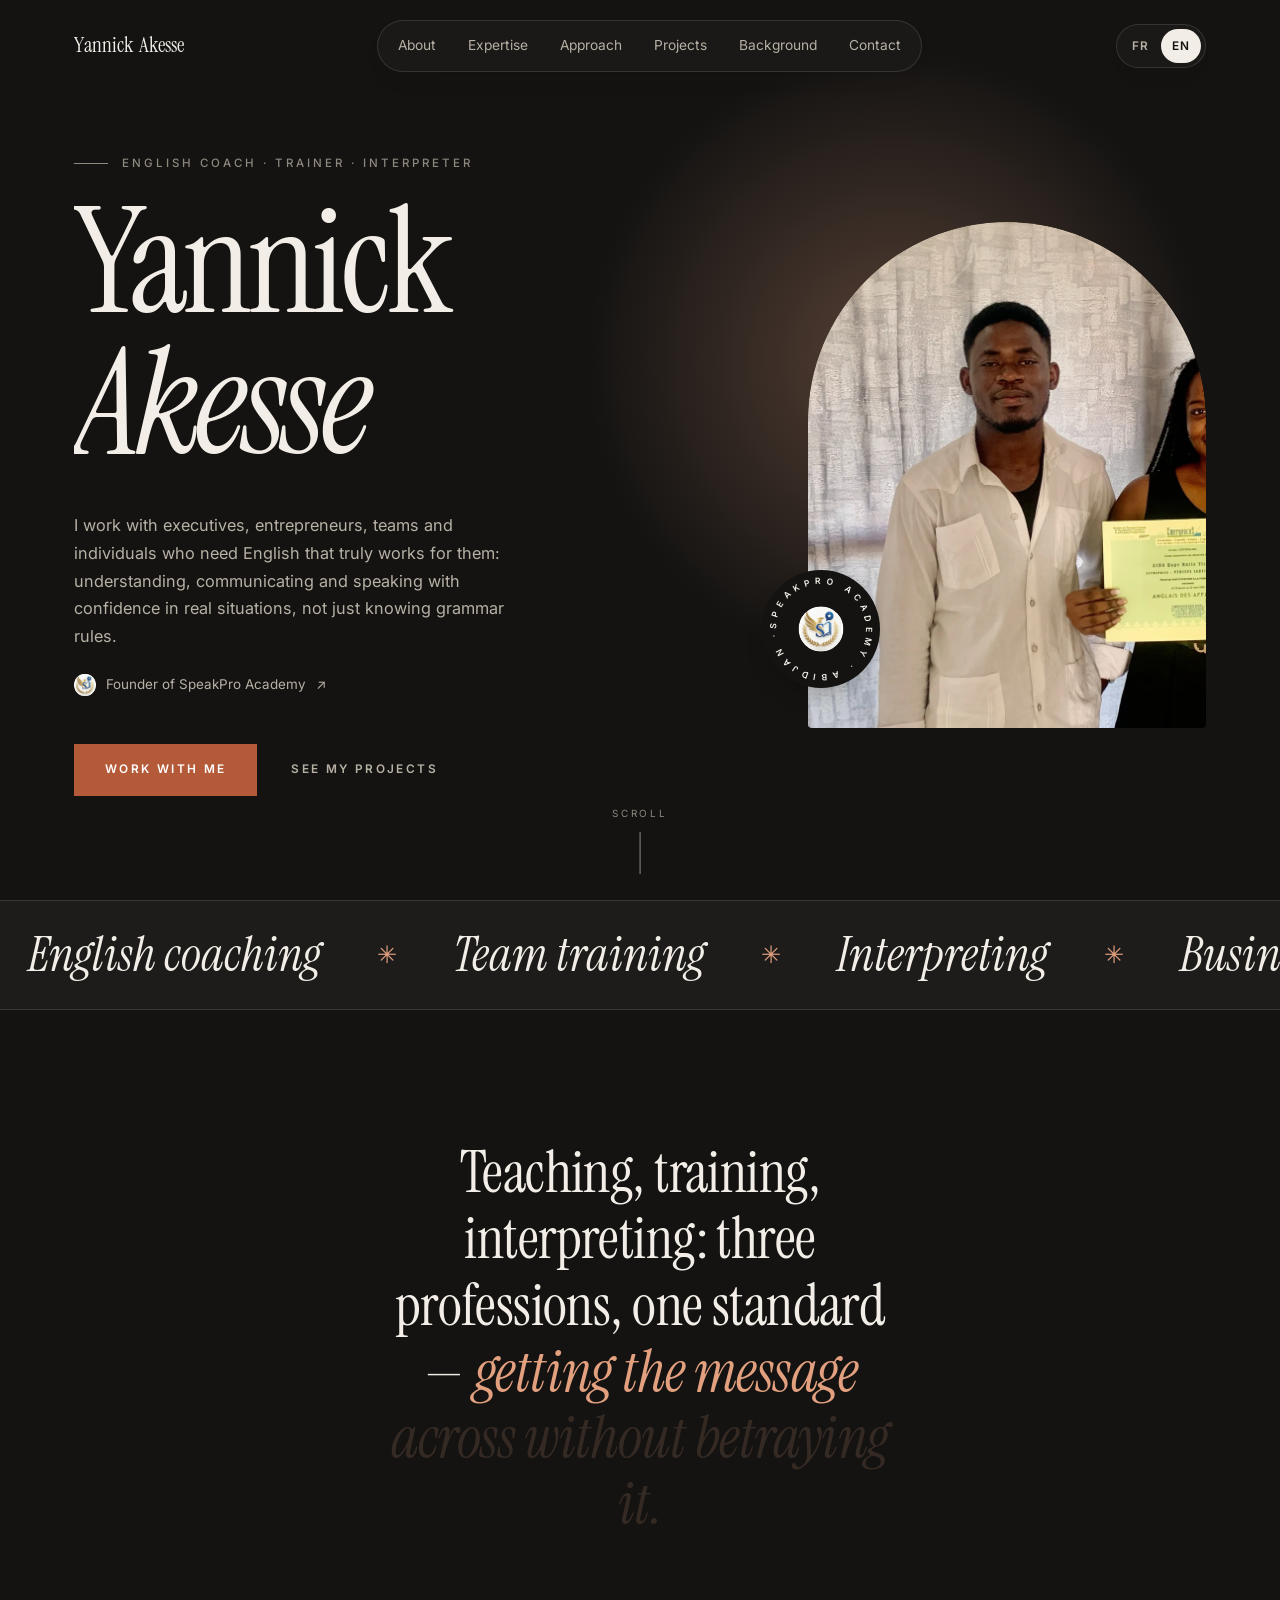
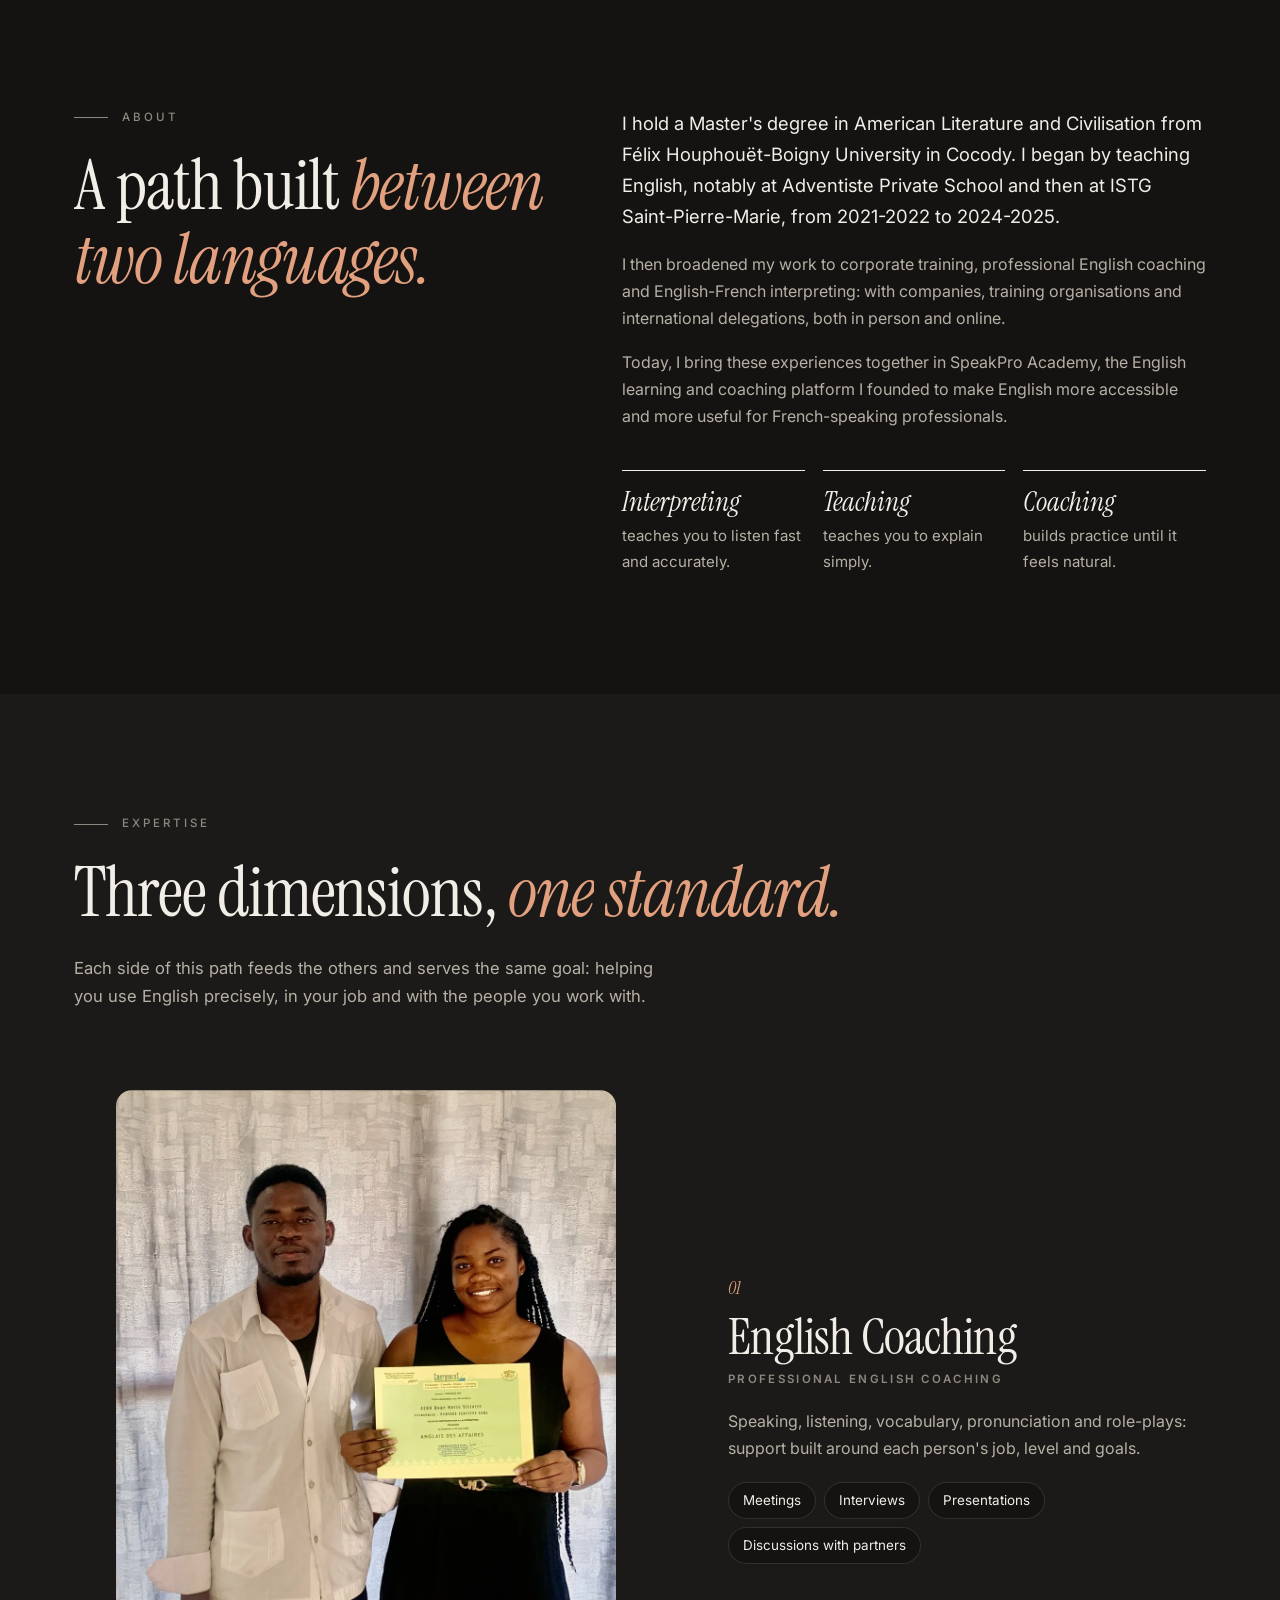
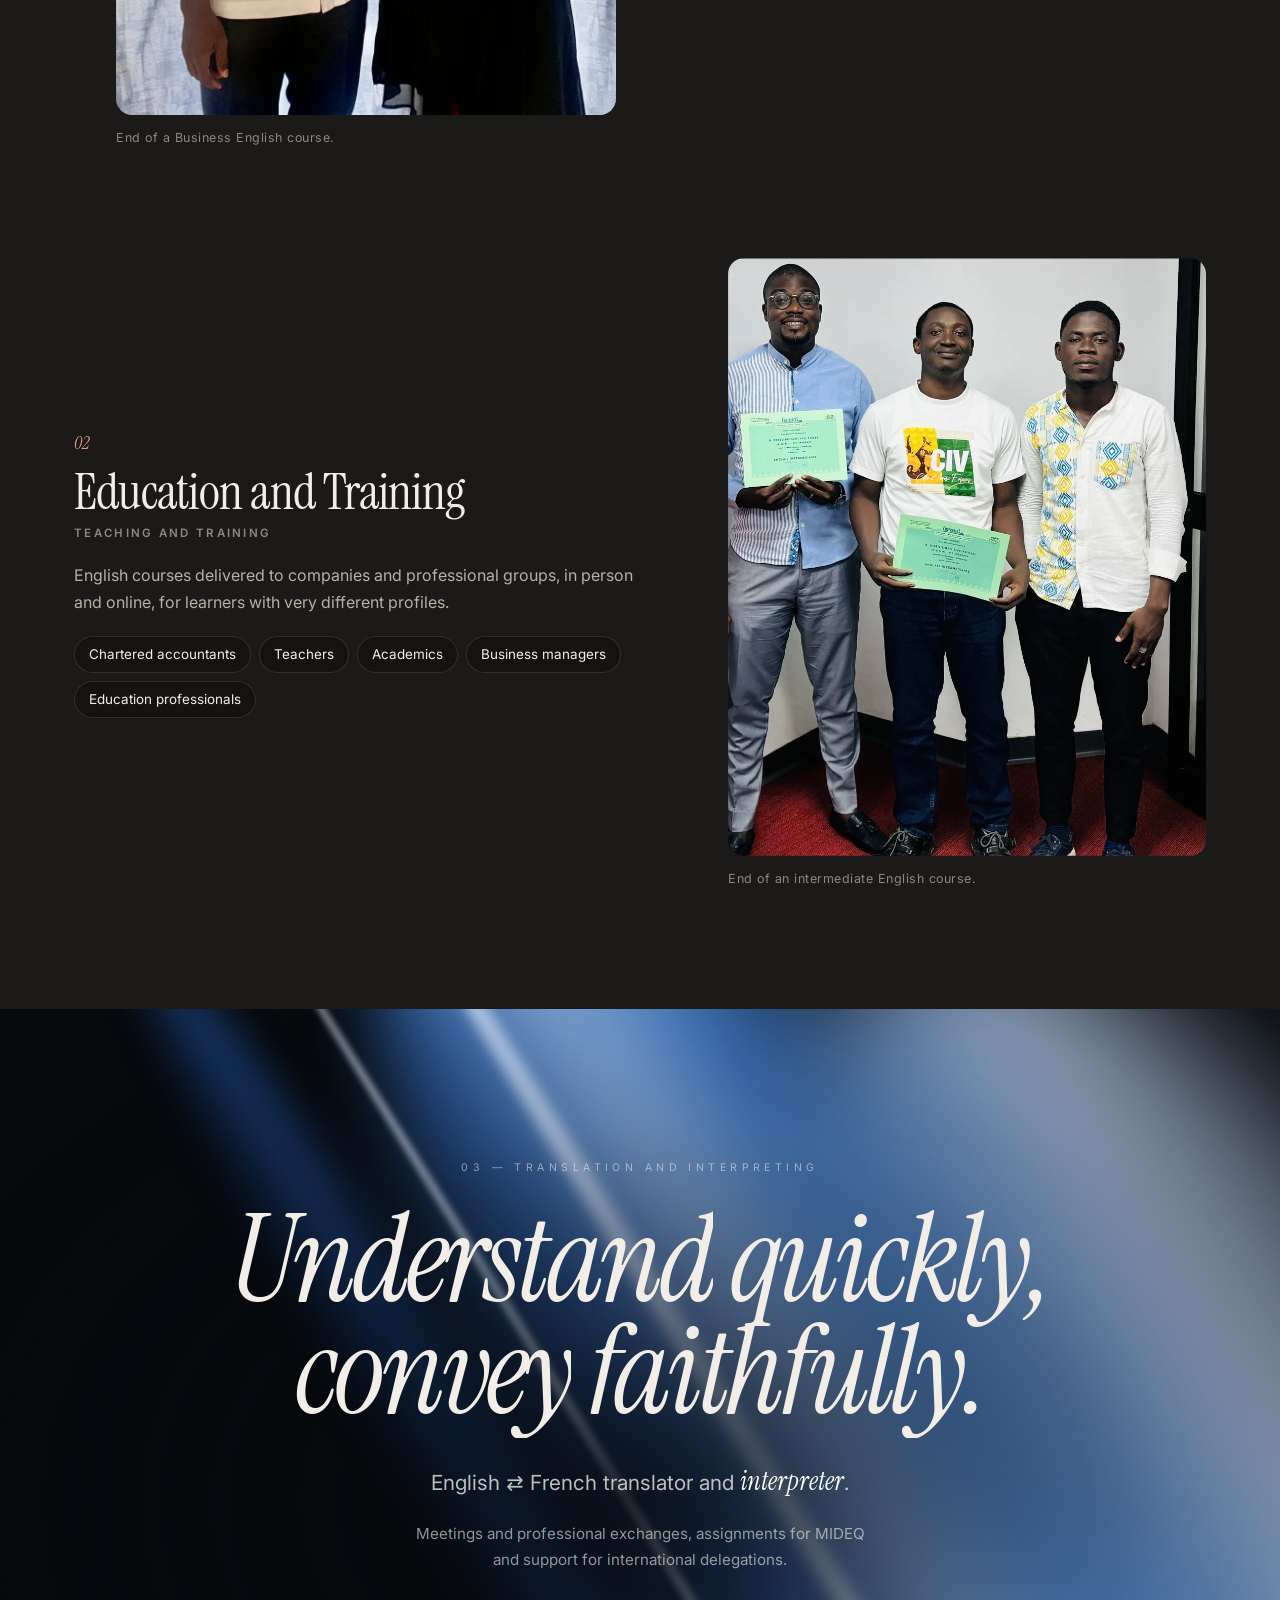
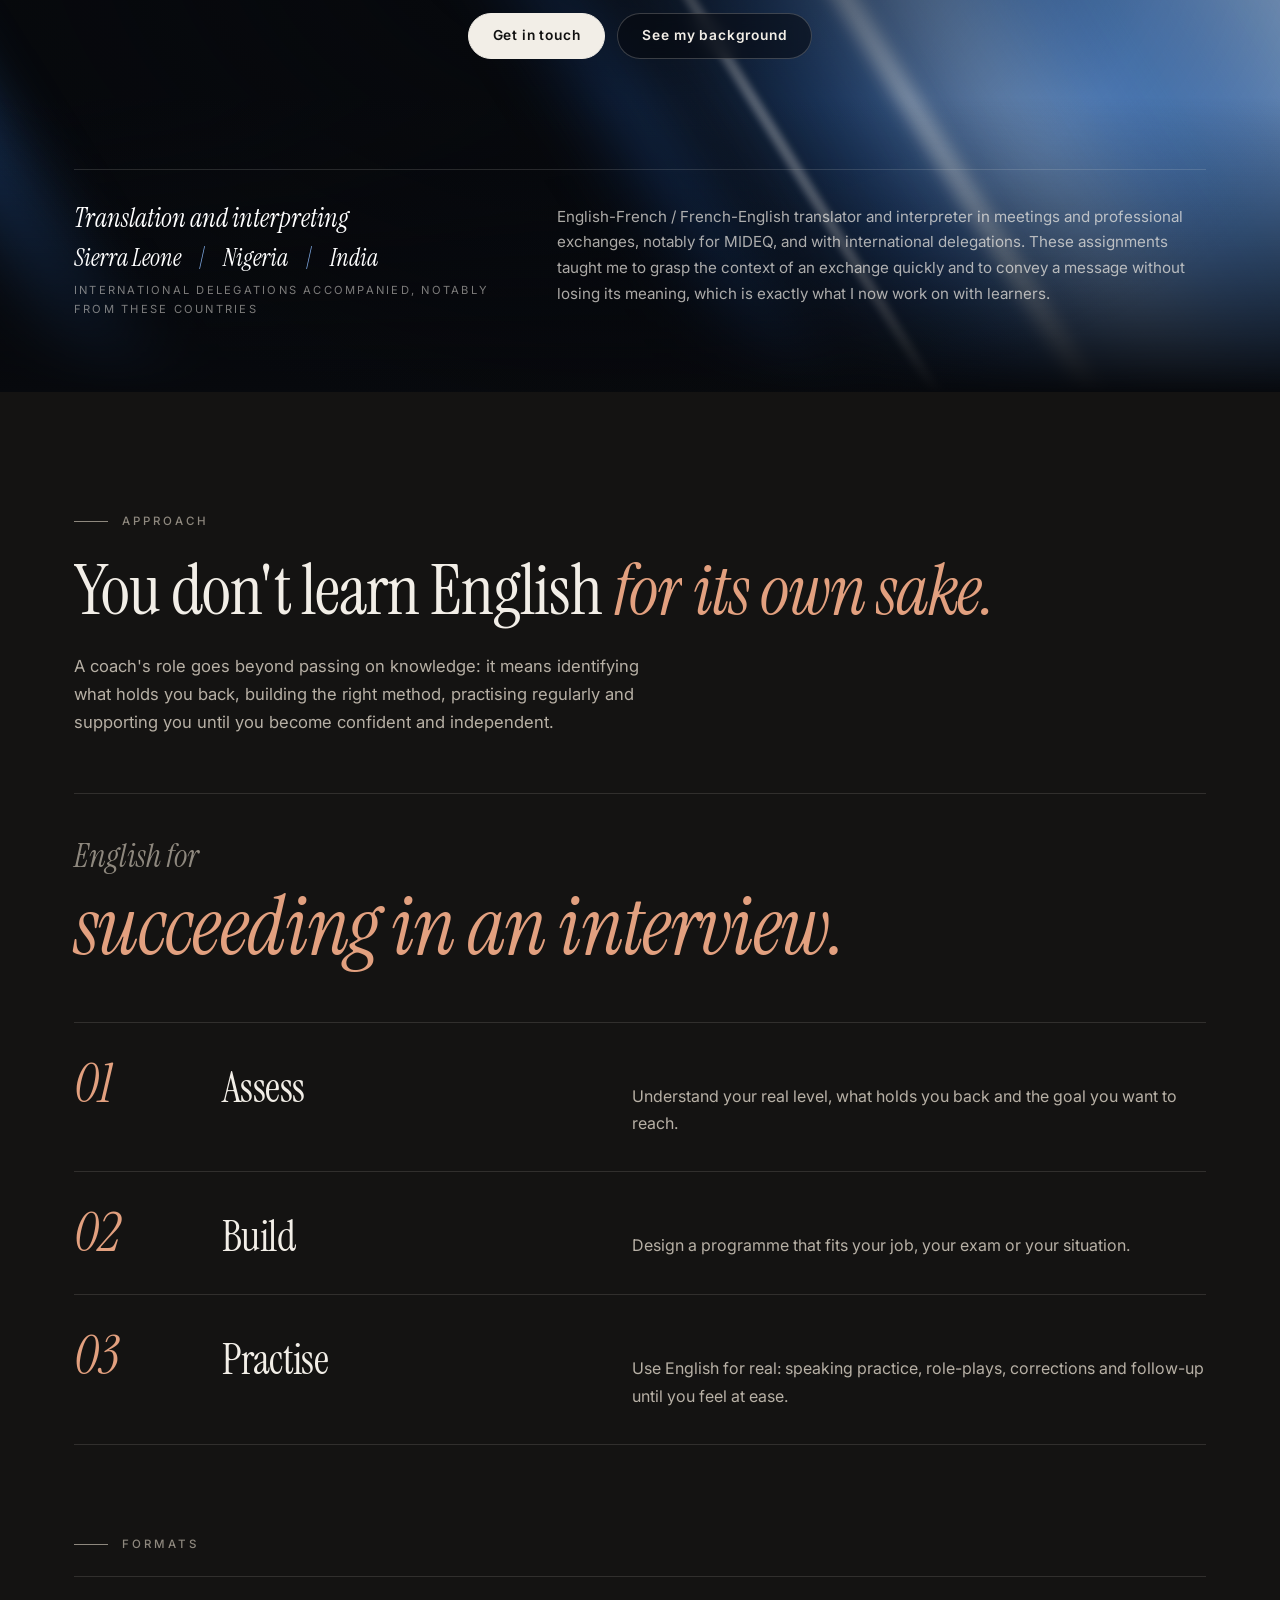
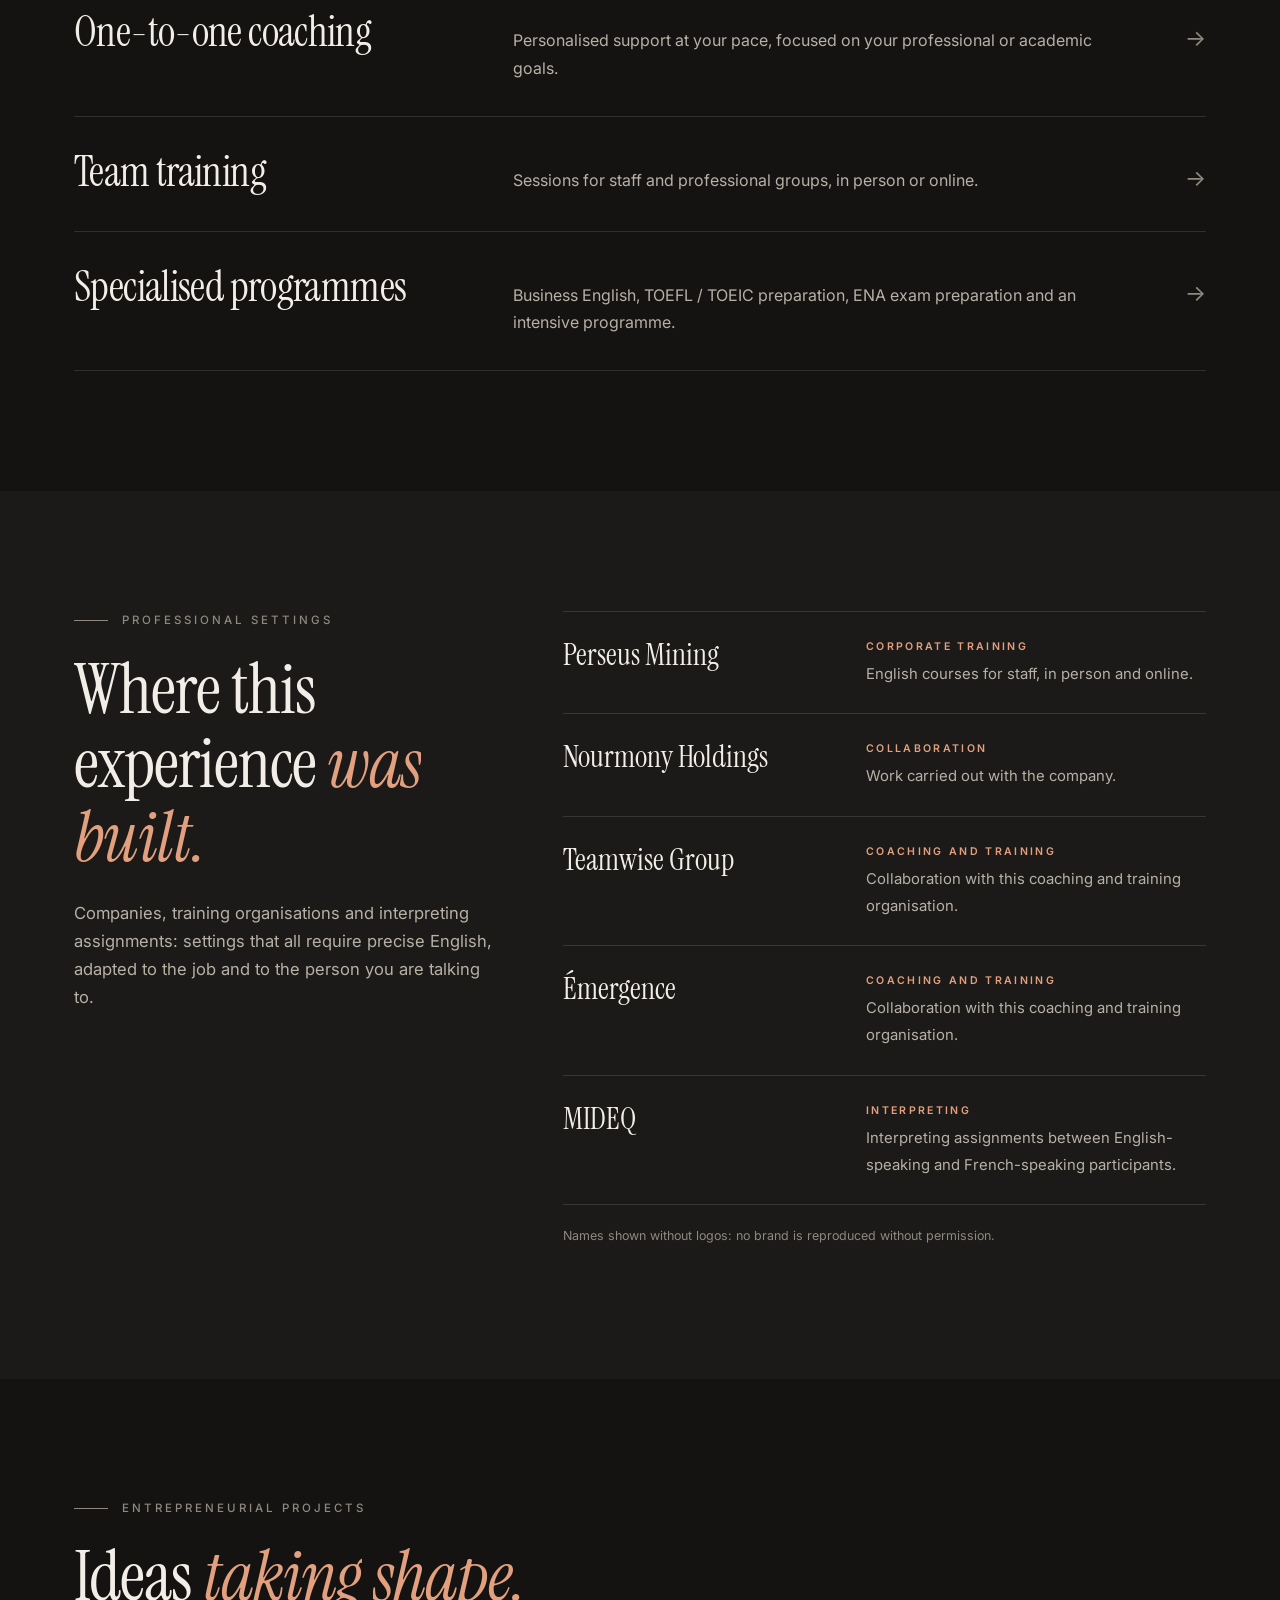
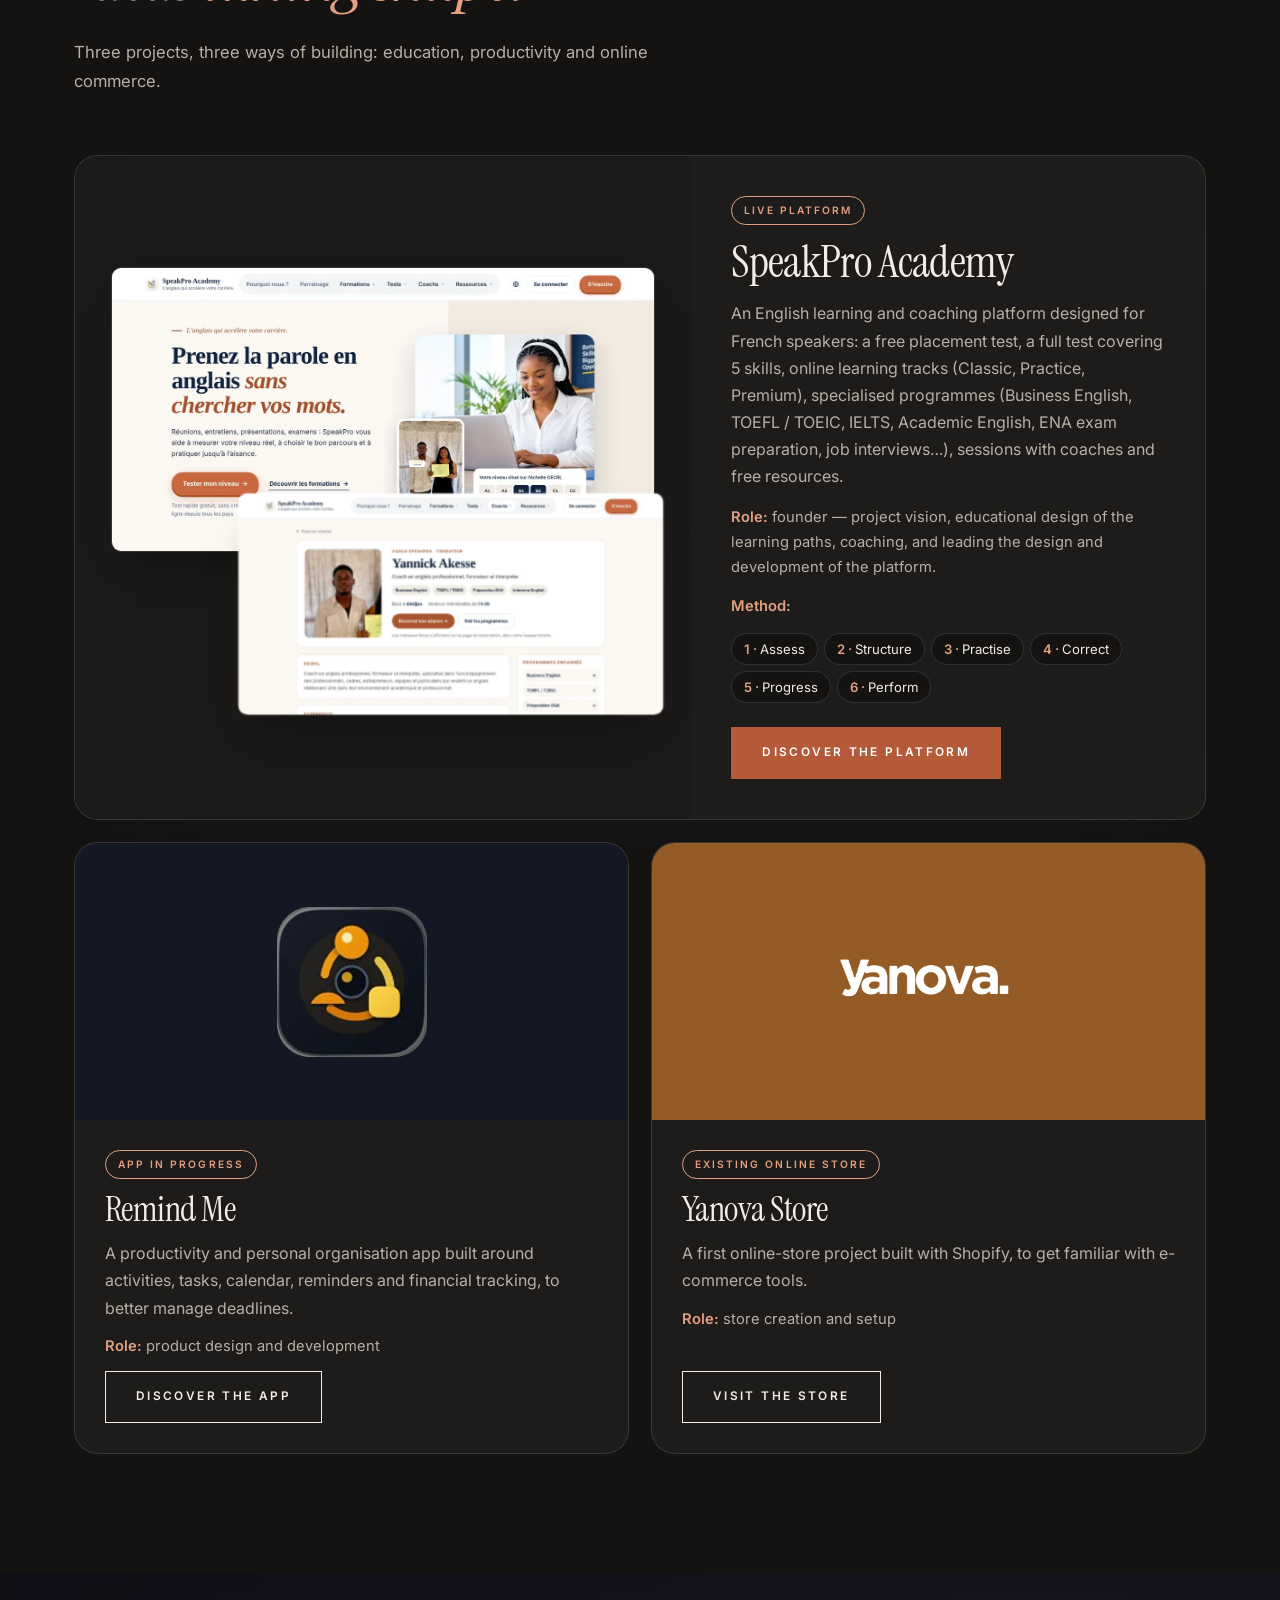
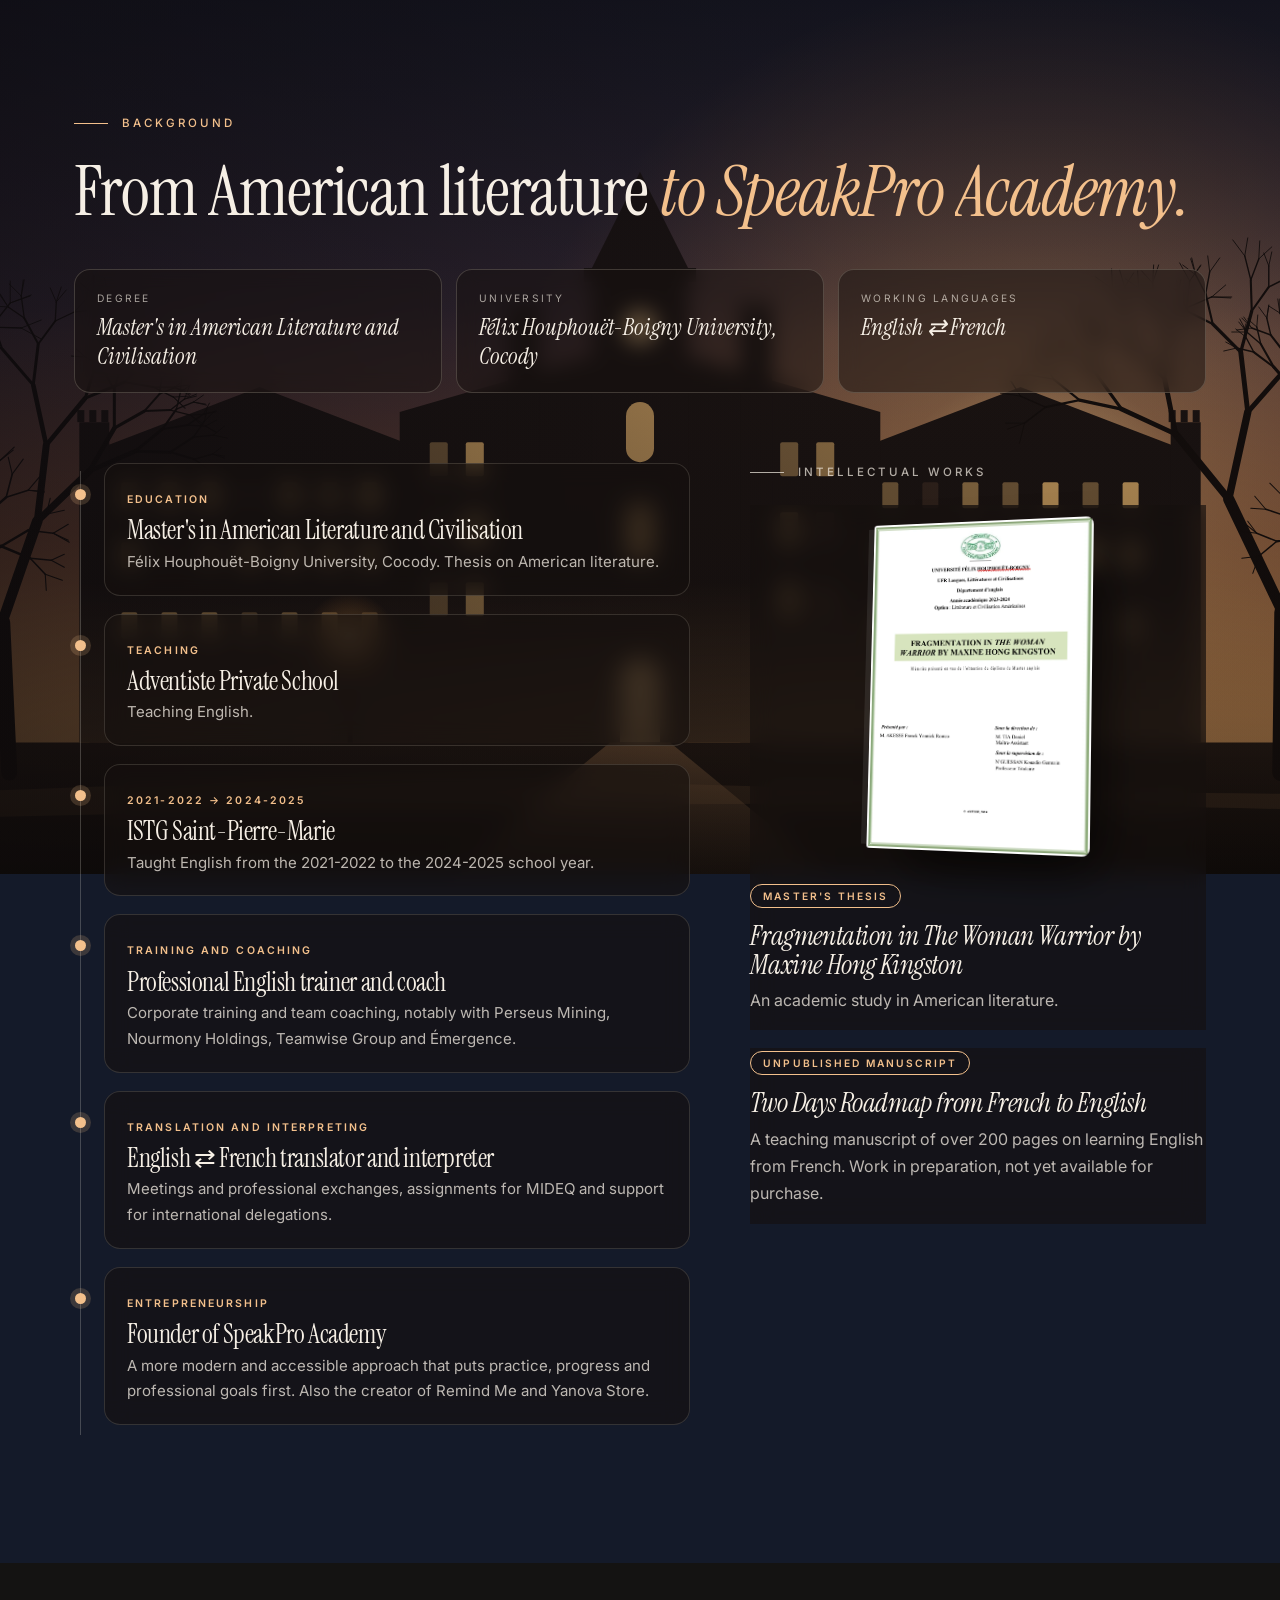
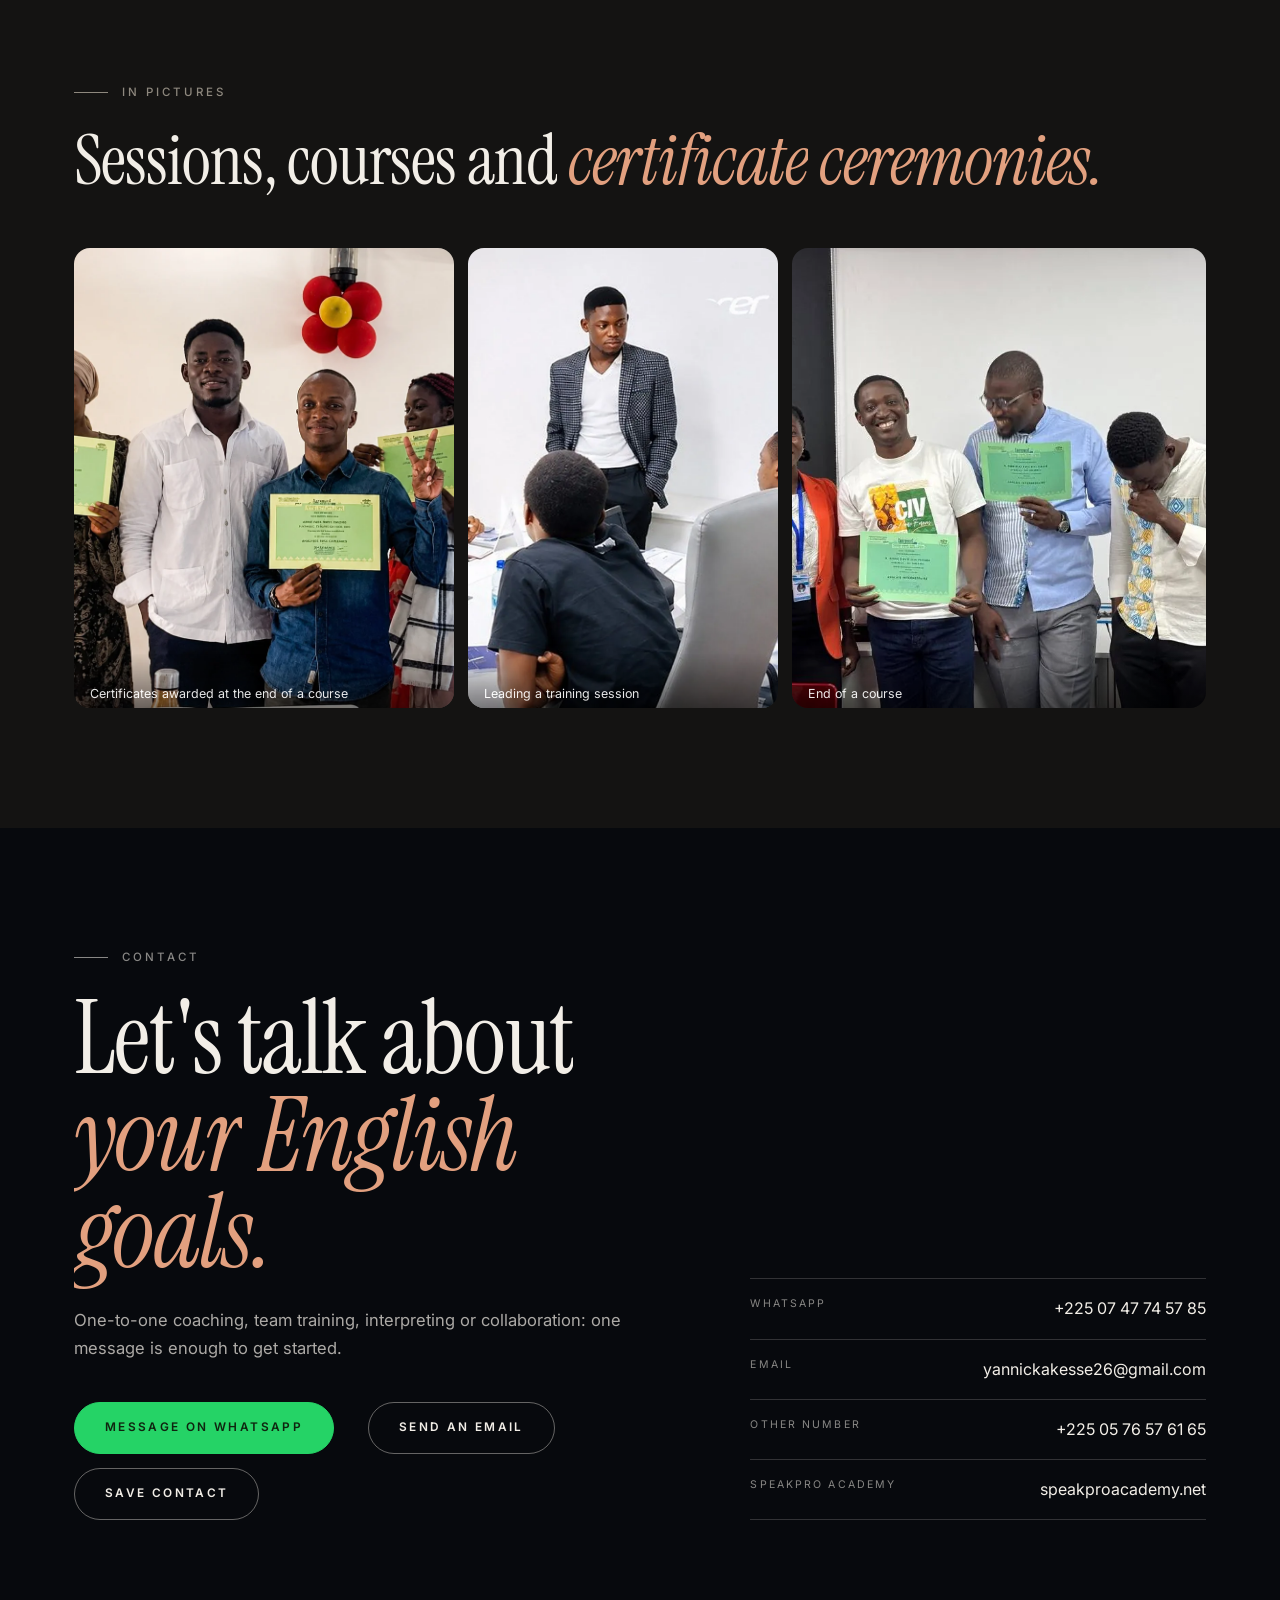
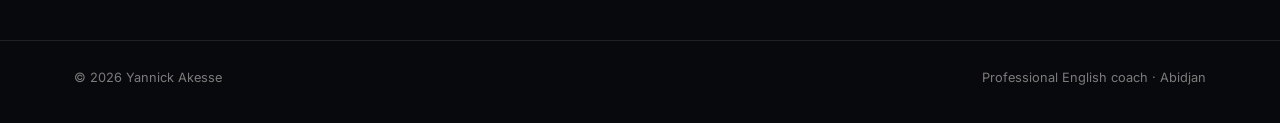
==== commit ff4131ff: "Thème sombre, nouvelles photos et partie Approche épurée - Thème sombre pour tous les visiteurs - No" ====
--- a/cvenligne/index.html
+++ b/cvenligne/index.html
@@ -6,7 +6,7 @@
 <title>Yannick Akesse — Coach en anglais professionnel, formateur et interprète</title>
 <meta name="description" content="Yannick Akesse, coach en anglais professionnel, formateur et interprète anglais-français à Abidjan, fondateur de SpeakPro Academy.">
 <meta name="author" content="Yannick Akesse">
-<meta name="theme-color" content="#F5F1EA">
+<meta name="theme-color" content="#141312">
 <meta property="og:type" content="profile">
 <meta property="og:title" content="Yannick Akesse — Coach en anglais professionnel, formateur et interprète">
 <meta property="og:description" content="Coaching en anglais professionnel, formation en entreprise, interprétation anglais-français. Fondateur de SpeakPro Academy.">
@@ -25,17 +25,15 @@
 <style>
 /* ============ Couleurs et typographie ============ */
 :root{
-  --bg:#F5F1EA;--surface:#FBF9F5;--text:#1F1D1B;--muted:#5E5952;--soft:#8B857C;--line:rgba(31,29,27,.12);
-  --accent:#A9532F;--accent-bg:#B45A38;--accent-l:#E2A07F;--sand:#ECE5D9;
+  color-scheme:dark;
+  --bg:#141312;--surface:#1D1C1A;--text:#F2EEE7;--muted:#B7B0A5;--soft:#8E887E;--line:rgba(242,238,231,.13);
+  --accent:#E2A07F;--accent-bg:#B45A38;--accent-l:#E2A07F;--sand:#1B1A18;
   --night:#07090D;--on-night:#F2EEE7;
   --serif:"Instrument Serif","Times New Roman",Georgia,serif;
   --sans:"Inter",system-ui,-apple-system,"Segoe UI",sans-serif;
   --ease:cubic-bezier(.22,1,.36,1);
   --r:16px;--shadow:0 30px 60px -36px rgba(31,29,27,.45)
 }
-@media(prefers-color-scheme:dark){:root:not([data-theme=light]){
-  --bg:#151413;--surface:#1E1D1B;--text:#F2EEE7;--muted:#B7B0A5;--soft:#8E887E;--line:rgba(242,238,231,.13);
-  --accent:#E2A07F;--accent-bg:#B45A38;--sand:#201E1B}}
 *{box-sizing:border-box}
 html{scroll-padding-top:90px;-webkit-text-size-adjust:100%}
 body{margin:0;background:var(--bg);color:var(--text);font:16px/1.7 var(--sans);overflow-x:hidden;-webkit-font-smoothing:antialiased}
@@ -107,7 +105,7 @@
 .cta{display:flex;flex-wrap:wrap;align-items:center;gap:14px 34px;margin-top:40px}
 .btn{position:relative;display:inline-flex;align-items:center;justify-content:center;gap:10px;min-height:52px;padding:0 30px;text-decoration:none;font:600 .74rem/1 var(--sans);letter-spacing:.2em;text-transform:uppercase;border:1px solid var(--text);transition:background .35s,color .35s,border-color .35s;overflow:hidden}
 .btn.pri{background:var(--accent-bg);border-color:var(--accent-bg);color:#fff}
-.btn.pri::after{content:"";position:absolute;inset:0;background:var(--text);transform:translateY(101%);transition:transform .45s var(--ease)}
+.btn.pri::after{content:"";position:absolute;inset:0;background:#8E4325;transform:translateY(101%);transition:transform .45s var(--ease)}
 .btn.pri:hover::after{transform:none}
 .btn span{position:relative;z-index:1}
 .tlink{font:600 .74rem/1 var(--sans);letter-spacing:.2em;text-transform:uppercase;color:var(--muted);text-decoration:none;padding:8px 0;background:linear-gradient(currentColor,currentColor) 0 100%/0 1px no-repeat;transition:background-size .45s var(--ease),color .3s}
@@ -196,7 +194,8 @@
 @media(max-width:860px){.exp{gap:70px}.exp article{grid-template-columns:1fr;gap:28px}.exp article:nth-child(even) .media{order:0}}
 .exp .media{margin:0}
 .exp .media .ph{border-radius:var(--r);overflow:hidden}
-.exp .media img{width:100%;aspect-ratio:4/3;object-fit:cover}
+.exp .media{max-width:500px;width:100%;justify-self:center}
+.exp .media img{width:100%;aspect-ratio:4/5;object-fit:cover;object-position:50% 30%}
 .exp .media figcaption{font-size:.78rem;color:var(--soft);margin-top:12px;letter-spacing:.04em}
 .exp .n{font:italic 1.1rem var(--serif);color:var(--accent)}
 .exp h3{font-size:clamp(2.2rem,4vw,3.2rem);margin:8px 0 6px}
@@ -241,23 +240,29 @@
 @media(max-width:800px){.cine .kicker{letter-spacing:.24em}.cine .more{grid-template-columns:1fr;gap:20px;margin-top:80px}}
 
 /* ============ Approche ============ */
-.goals{display:flex;flex-wrap:wrap;gap:10px;list-style:none;padding:0;margin:34px 0 0}
-.goals li{border:1px solid var(--line);border-radius:99px;padding:9px 18px;background:var(--surface);font-size:.92rem;opacity:0;transform:scale(.85);transition:opacity .6s,transform .7s var(--ease),background .3s,color .3s;transition-delay:calc(var(--i)*70ms)}
-.goals.in li{opacity:1;transform:none}
-.goals li:hover{background:var(--accent-bg);color:#fff;border-color:var(--accent-bg)}
-.steps{display:grid;grid-template-columns:repeat(3,1fr);gap:0;margin-top:70px;border-top:1px solid var(--line)}
-@media(max-width:820px){.steps{grid-template-columns:1fr}}
-.steps>div{padding:34px 30px 34px 0;border-bottom:1px solid var(--line)}
-.steps>div+div{padding-left:30px;border-left:1px solid var(--line)}
-@media(max-width:820px){.steps>div+div{padding-left:0;border-left:0}}
-.num{font:italic 4.2rem/1 var(--serif);color:var(--accent);margin-bottom:18px}
-.steps h3,.formats h3{font-size:1.8rem;margin-bottom:10px}
-.steps p,.formats p{margin:0;color:var(--muted);font-size:.95rem}
-.formats{display:grid;grid-template-columns:repeat(3,1fr);gap:18px;margin-top:40px}
-@media(max-width:820px){.formats{grid-template-columns:1fr}}
-.card{background:var(--surface);border:1px solid var(--line);border-radius:var(--r);padding:30px;transition:transform .5s var(--ease),box-shadow .5s var(--ease)}
-.card:hover{transform:translateY(-6px);box-shadow:var(--shadow)}
-.note{margin-top:34px;font-size:.95rem;color:var(--muted);max-width:75ch}
+.sr-only{position:absolute;width:1px;height:1px;overflow:hidden;clip:rect(0 0 0 0);white-space:nowrap}
+.want{margin:56px 0 0;padding:46px 0 48px;border-top:1px solid var(--line)}
+.want-l{font:italic clamp(1.4rem,3vw,2rem)/1 var(--serif);color:var(--soft);margin:0 0 12px}
+.want-w{font:italic clamp(2.4rem,6.4vw,5.2rem)/1.04 var(--serif);margin:0;min-height:1.1em;color:var(--accent);letter-spacing:-.02em}
+.want-w span{display:inline-block;transition:transform .55s var(--ease),opacity .45s,filter .45s}
+.want-w span.out{transform:translateY(-.35em);opacity:0;filter:blur(6px)}
+@media(max-width:700px){.want-w{font-size:1.95rem;min-height:3.2em}}
+.rows{list-style:none;margin:0;padding:0;border-top:1px solid var(--line)}
+.rows li{display:grid;grid-template-columns:120px 1fr 1.5fr;gap:28px;align-items:baseline;padding:34px 0;border-bottom:1px solid var(--line)}
+.rows h3{font-size:clamp(1.9rem,3.4vw,2.6rem)}
+.rows p{margin:0;color:var(--muted)}
+.steps .num{font:italic 3.4rem/1 var(--serif);color:var(--accent)}
+.fmt-t{margin-top:90px}
+.formats li{grid-template-columns:1fr 1.5fr 48px;transition:padding .5s var(--ease)}
+.formats .arr{justify-self:end;text-decoration:none;font-size:1.4rem;color:var(--soft);transition:transform .5s var(--ease),color .3s}
+@media(hover:hover){.formats li:hover{padding-left:14px}.formats li:hover h3{font-style:italic;color:var(--accent)}.formats li:hover .arr{transform:translateX(6px) rotate(-45deg);color:var(--accent)}}
+@media(max-width:760px){
+  .rows li{grid-template-columns:auto 1fr;gap:8px 18px;padding:26px 0}
+  .rows li p{grid-column:1/-1}
+  .steps .num{font-size:2.4rem}
+  .formats li{grid-template-columns:1fr auto}
+  .formats .arr{grid-row:1;grid-column:2}
+}
 
 /* ============ Collaborations ============ */
 .collab{display:grid;grid-template-columns:.8fr 1.2fr;gap:60px}
@@ -338,18 +343,20 @@
 .works .card p{color:rgba(246,239,229,.75)}
 .works .card .status{color:#F3C08C}
 .works .card h3{font-size:1.7rem;margin-top:14px}
-.works .card img{border-radius:12px;margin-bottom:20px;aspect-ratio:4/3;object-fit:cover;object-position:center 30%;width:100%}
+.book{perspective:1100px;display:grid;place-items:center;padding:14px 0 30px}
+.book img{width:min(230px,70%);border-radius:3px 8px 8px 3px;box-shadow:-10px 0 0 -4px rgba(255,255,255,.08),24px 30px 50px -20px rgba(0,0,0,.8);transform:rotateY(-16deg) rotateX(4deg);transition:transform .8s var(--ease)}
+.card:hover .book img{transform:rotateY(0) rotateX(0) scale(1.03)}
 .campus .eyebrow.w0{color:rgba(246,239,229,.7)}
 
 /* ============ Galerie ============ */
-.gallery{display:grid;grid-template-columns:repeat(6,1fr);grid-auto-rows:170px;gap:14px;margin-top:50px}
+.gallery{display:grid;grid-template-columns:1.1fr .9fr 1.2fr;grid-auto-rows:460px;gap:14px;margin-top:50px}
 .gallery figure{margin:0;border-radius:var(--r);overflow:hidden;position:relative;background:var(--sand)}
 .gallery img{width:100%;height:100%;object-fit:cover;transition:transform 1.2s var(--ease)}
 .gallery figure:hover img{transform:scale(1.06)}
 .gallery figcaption{position:absolute;left:0;right:0;bottom:0;padding:30px 16px 12px;font-size:.78rem;color:#fff;background:linear-gradient(transparent,rgba(0,0,0,.65));transform:translateY(8px);opacity:.9;transition:transform .5s var(--ease),opacity .5s}
 .gallery figure:hover figcaption{transform:none;opacity:1}
-.g1{grid-column:span 4;grid-row:span 2}.g2{grid-column:span 2;grid-row:span 2}.g3{grid-column:span 3;grid-row:span 2}.g4{grid-column:span 3;grid-row:span 2}
-@media(max-width:700px){.gallery{grid-template-columns:1fr 1fr;grid-auto-rows:130px}.g1,.g3,.g4{grid-column:span 2}.g2{grid-column:span 2;grid-row:span 3}}
+.gallery .g2 img{object-position:50% 20%}
+@media(max-width:800px){.gallery{grid-template-columns:1fr;grid-auto-rows:400px}}
 
 /* ============ Témoignages ============ */
 .testi{display:grid;grid-template-columns:repeat(auto-fit,minmax(280px,1fr));gap:18px;margin-top:34px}
@@ -471,7 +478,7 @@
   <p class="lead rv" data-i18n="e2">Chaque facette de ce parcours nourrit les autres et sert le même objectif : vous permettre d'utiliser l'anglais avec précision, dans votre métier et face à vos interlocuteurs.</p>
   <div class="exp">
     <article class="rv">
-      <figure class="media"><div class="ph reveal-img"><img src="media/seance-speak-practice.webp" width="1100" height="370" alt="Séance de coaching en anglais : apprenants autour d'une table, tableau « Speak · Practice · Improve »" loading="lazy"></div><figcaption data-i18n="x1c">Séance de pratique en groupe.</figcaption></figure>
+      <figure class="media"><div class="ph reveal-img"><img src="media/coaching-anglais-affaires.webp" width="1200" height="1325" alt="Yannick Akesse aux côtés d'une apprenante qui présente son attestation de formation en anglais des affaires" loading="lazy"></div><figcaption data-i18n="x1c">Fin d'une formation en anglais des affaires.</figcaption></figure>
       <div>
         <span class="n">01</span>
         <h3>English Coaching</h3>
@@ -481,7 +488,7 @@
       </div>
     </article>
     <article class="rv">
-      <figure class="media"><div class="ph reveal-img"><img src="media/remise-certificats.webp" width="807" height="531" alt="Apprenants présentant leur certificat à la fin d'une formation" loading="lazy"></div><figcaption data-i18n="x2c">Remise de certificats en fin de formation.</figcaption></figure>
+      <figure class="media"><div class="ph reveal-img"><img src="media/formation-anglais-intermediaire.webp" width="944" height="1379" alt="Yannick Akesse avec deux apprenants qui présentent leur attestation de formation en anglais intermédiaire" loading="lazy"></div><figcaption data-i18n="x2c">Fin d'une formation en anglais intermédiaire.</figcaption></figure>
       <div>
         <span class="n">02</span>
         <h3>Education and Training</h3>
@@ -522,20 +529,22 @@
   <p class="eyebrow" data-i18n="p0">Approche</p>
   <h2 class="rv" data-split data-i18n="p1">Vous n'apprenez pas l'anglais <em class="accent">pour l'anglais.</em></h2>
   <p class="lead rv" data-i18n="p2">Le rôle d'un coach ne se limite pas à transmettre des connaissances : il s'agit d'identifier les blocages, de construire une méthode adaptée, de pratiquer régulièrement et d'accompagner l'apprenant jusqu'à ce qu'il gagne en autonomie et en confiance.</p>
-  <ul class="goals">
-    <li data-i18n="g1">Décrocher un emploi</li><li data-i18n="g2">Réussir un entretien</li><li data-i18n="g3">Participer à une réunion internationale</li><li data-i18n="g4">Présenter un projet</li><li data-i18n="g5">Communiquer avec des collègues ou partenaires étrangers</li><li data-i18n="g6">Préparer le TOEFL, le TOEIC ou un concours</li><li data-i18n="g7">Oser enfin parler anglais</li>
+  <div class="want rv">
+    <p class="want-l" data-i18n="gw">L'anglais pour</p>
+    <p class="want-w" aria-hidden="true"><span id="rot">décrocher un emploi.</span></p>
+    <ul class="sr-only" id="goals"><li data-i18n="g1">Décrocher un emploi</li><li data-i18n="g2">Réussir un entretien</li><li data-i18n="g3">Participer à une réunion internationale</li><li data-i18n="g4">Présenter un projet</li><li data-i18n="g5">Communiquer avec des collègues ou partenaires étrangers</li><li data-i18n="g6">Préparer le TOEFL, le TOEIC ou un concours</li><li data-i18n="g7">Oser enfin parler anglais</li></ul>
+  </div>
+  <ol class="rows steps">
+    <li class="rv"><span class="num">01</span><h3 data-i18n="s1t">Évaluer</h3><p data-i18n="s1">Comprendre votre niveau réel, vos blocages et l'objectif que vous voulez atteindre.</p></li>
+    <li class="rv"><span class="num">02</span><h3 data-i18n="s2t">Construire</h3><p data-i18n="s2">Concevoir un programme adapté à votre métier, à votre examen ou à votre situation.</p></li>
+    <li class="rv"><span class="num">03</span><h3 data-i18n="s3t">Pratiquer</h3><p data-i18n="s3">Utiliser l'anglais pour de vrai : pratique orale, mises en situation, corrections et suivi jusqu'à l'aisance.</p></li>
+  </ol>
+  <p class="eyebrow fmt-t" data-i18n="fo0">Formats</p>
+  <ul class="rows formats">
+    <li class="rv"><h3 data-i18n="o1t">Coaching individuel</h3><p data-i18n="o1">Un suivi personnalisé, à votre rythme, centré sur vos objectifs professionnels ou académiques.</p><a class="arr" href="#contact" aria-label="Contact">→</a></li>
+    <li class="rv"><h3 data-i18n="o2t">Formation d'équipes</h3><p data-i18n="o2">Des sessions pour les collaborateurs et les groupes professionnels, en présentiel ou en ligne.</p><a class="arr" href="#contact" aria-label="Contact">→</a></li>
+    <li class="rv"><h3 data-i18n="o3t">Programmes spécialisés</h3><p data-i18n="o3">Business English, préparation au TOEFL / TOEIC, préparation à l'ENA et programme intensif.</p><a class="arr" href="#contact" aria-label="Contact">→</a></li>
   </ul>
-  <div class="steps">
-    <div class="rv"><div class="num">01</div><h3 data-i18n="s1t">Évaluer</h3><p data-i18n="s1">Comprendre votre niveau réel, vos blocages et l'objectif que vous voulez atteindre.</p></div>
-    <div class="rv" style="--d:.1s"><div class="num">02</div><h3 data-i18n="s2t">Construire</h3><p data-i18n="s2">Concevoir un programme adapté à votre métier, à votre examen ou à votre situation.</p></div>
-    <div class="rv" style="--d:.2s"><div class="num">03</div><h3 data-i18n="s3t">Pratiquer</h3><p data-i18n="s3">Utiliser l'anglais pour de vrai : pratique orale, mises en situation, corrections et suivi jusqu'à l'aisance.</p></div>
-  </div>
-  <div class="formats">
-    <div class="card rv"><h3 data-i18n="o1t">Coaching individuel</h3><p data-i18n="o1">Un suivi personnalisé, à votre rythme, centré sur vos objectifs professionnels ou académiques.</p></div>
-    <div class="card rv" style="--d:.1s"><h3 data-i18n="o2t">Formation d'équipes</h3><p data-i18n="o2">Des sessions pour les collaborateurs et les groupes professionnels, en présentiel ou en ligne.</p></div>
-    <div class="card rv" style="--d:.2s"><h3 data-i18n="o3t">Programmes spécialisés</h3><p data-i18n="o3">Business English, préparation au TOEFL / TOEIC, préparation à l'ENA et programme intensif.</p></div>
-  </div>
-  <p class="note" data-i18n="p3">Au programme selon les besoins : anglais général et professionnel, expression orale, compréhension, vocabulaire, grammaire, prononciation, mises en situation et communication professionnelle.</p>
 </div></section>
 
 <!-- COLLABORATIONS -->
@@ -621,7 +630,7 @@
       <div>
         <p class="eyebrow w0" data-i18n="w0">Créations intellectuelles</p>
         <div class="works">
-          <div class="card rv"><img src="media/soutenance-master.webp" width="750" height="908" alt="Yannick Akesse en toge, avec son mémoire de master, entouré de deux membres du jury" loading="lazy">
+          <div class="card rv"><div class="book"><img src="media/memoire-couverture.webp" width="900" height="1300" alt="Page de couverture du mémoire de master « Fragmentation in The Woman Warrior by Maxine Hong Kingston », Université Félix Houphouët-Boigny, 2023-2024" loading="lazy"></div>
             <span class="status" data-i18n="w1s">Mémoire de master</span>
             <h3><em>Fragmentation in The Woman Warrior by Maxine Hong Kingston</em></h3>
             <p style="margin-top:8px" data-i18n="w1">Travail universitaire consacré à la littérature américaine.</p></div>
@@ -639,10 +648,9 @@
   <p class="eyebrow" data-i18n="g0">En images</p>
   <h2 class="rv" data-split data-i18n="g01">Séances, formations et <em class="accent">remises de certificats.</em></h2>
   <div class="gallery">
-    <figure class="g1 rv"><img src="media/seance-global-english.webp" width="1100" height="494" alt="Séance « Global English Coaching » : apprenants installés autour des tables" loading="lazy"><figcaption data-i18n="gc1">Séance « Global English Coaching »</figcaption></figure>
+    <figure class="g1 rv"><img src="media/remise-attestations-groupe.webp" width="905" height="960" alt="Yannick Akesse entouré d'apprenants qui présentent leur attestation de formation" loading="lazy"><figcaption data-i18n="gc1">Remise d'attestations en fin de formation</figcaption></figure>
     <figure class="g2 rv" style="--d:.1s"><img src="media/yannick-seance.webp" width="840" height="1050" alt="Yannick Akesse animant une session de formation en anglais" loading="lazy"><figcaption data-i18n="gc2">Animation d'une session de formation</figcaption></figure>
     <figure class="g3 rv"><img src="media/certificats-groupe.webp" width="900" height="675" alt="Apprenants présentant leur certificat de formation" loading="lazy"><figcaption data-i18n="gc3">Fin de formation</figcaption></figure>
-    <figure class="g4 rv" style="--d:.1s"><img src="media/seance-pratique.webp" width="1040" height="468" alt="Apprenants en séance de pratique de l'anglais" loading="lazy"><figcaption data-i18n="gc4">Séance de pratique</figcaption></figure>
   </div>
 </div></section>
 
@@ -698,12 +706,12 @@
 a4:"Today, I bring these experiences together in SpeakPro Academy, the English learning and coaching platform I founded to make English more accessible and more useful for French-speaking professionals.",
 d1t:"Interpreting",d1:"teaches you to listen fast and accurately.",d2t:"Teaching",d2:"teaches you to explain simply.",d3t:"Coaching",d3:"builds practice until it feels natural.",
 e0:"Expertise",e1:"Three dimensions, <em class=\"accent\">one standard.</em>",e2:"Each side of this path feeds the others and serves the same goal: helping you use English precisely, in your job and with the people you work with.",
-x1c:"Group practice session.",x1s:"Professional English coaching",x1:"Speaking, listening, vocabulary, pronunciation and role-plays: support built around each person's job, level and goals.",x1a:"Meetings",x1b:"Interviews",x1d:"Presentations",x1e:"Discussions with partners",
-x2c:"Certificates awarded at the end of a course.",x2s:"Teaching and training",x2:"English courses delivered to companies and professional groups, in person and online, for learners with very different profiles.",x2a:"Chartered accountants",x2b:"Teachers",x2d:"Academics",x2e:"Business managers",x2f:"Education professionals",
+x1c:"End of a Business English course.",x1s:"Professional English coaching",x1:"Speaking, listening, vocabulary, pronunciation and role-plays: support built around each person's job, level and goals.",x1a:"Meetings",x1b:"Interviews",x1d:"Presentations",x1e:"Discussions with partners",
+x2c:"End of an intermediate English course.",x2s:"Teaching and training",x2:"English courses delivered to companies and professional groups, in person and online, for learners with very different profiles.",x2a:"Chartered accountants",x2b:"Teachers",x2d:"Academics",x2e:"Business managers",x2f:"Education professionals",
 i0:"03 — Translation and Interpreting",i1:"Understand quickly,",i2:"convey faithfully.",i3:"English ⇄ French translator and <em>interpreter</em>.",i5:"Get in touch",i6:"See my background",
 x3s:"Translation and interpreting",x3:"English-French / French-English translator and interpreter in meetings and professional exchanges, notably for MIDEQ, and with international delegations. These assignments taught me to grasp the context of an exchange quickly and to convey a message without losing its meaning, which is exactly what I now work on with learners.",x3b:"Nigeria",x3c:"India",
 p0:"Approach",p1:"You don't learn English <em class=\"accent\">for its own sake.</em>",p2:"A coach's role goes beyond passing on knowledge: it means identifying what holds you back, building the right method, practising regularly and supporting you until you become confident and independent.",
-g1:"Landing a job",g2:"Succeeding in an interview",g3:"Taking part in an international meeting",g4:"Presenting a project",g5:"Communicating with colleagues or partners abroad",g6:"Preparing for TOEFL, TOEIC or a competitive exam",g7:"Finally daring to speak English",
+gw:"English for",fo0:"Formats",g1:"Landing a job",g2:"Succeeding in an interview",g3:"Taking part in an international meeting",g4:"Presenting a project",g5:"Communicating with colleagues or partners abroad",g6:"Preparing for TOEFL, TOEIC or a competitive exam",g7:"Finally daring to speak English",
 s1t:"Assess",s1:"Understand your real level, what holds you back and the goal you want to reach.",s2t:"Build",s2:"Design a programme that fits your job, your exam or your situation.",s3t:"Practise",s3:"Use English for real: speaking practice, role-plays, corrections and follow-up until you feel at ease.",
 o1t:"One-to-one coaching",o1:"Personalised support at your pace, focused on your professional or academic goals.",o2t:"Team training",o2:"Sessions for staff and professional groups, in person or online.",o3t:"Specialised programmes",o3:"Business English, TOEFL / TOEIC preparation, ENA exam preparation and an intensive programme.",
 p3:"Depending on your needs: general and professional English, speaking, listening, vocabulary, grammar, pronunciation, role-plays and professional communication.",
@@ -721,7 +729,7 @@
 t6w:"Translation and interpreting",t6:"English ⇄ French translator and interpreter",t6p:"Meetings and professional exchanges, assignments for MIDEQ and support for international delegations.",
 t7w:"Entrepreneurship",t7:"Founder of SpeakPro Academy",t7p:"A more modern and accessible approach that puts practice, progress and professional goals first. Also the creator of Remind Me and Yanova Store.",
 w0:"Intellectual works",w1s:"Master's thesis",w1:"An academic study in American literature.",w2s:"Unpublished manuscript",w2:"A teaching manuscript of over 200 pages on learning English from French. Work in preparation, not yet available for purchase.",
-g0:"In pictures",g01:"Sessions, courses and <em class=\"accent\">certificate ceremonies.</em>",gc1:"“Global English Coaching” session",gc2:"Leading a training session",gc3:"End of a course",gc4:"Practice session",
+g0:"In pictures",g01:"Sessions, courses and <em class=\"accent\">certificate ceremonies.</em>",gc1:"Certificates awarded at the end of a course",gc2:"Leading a training session",gc3:"End of a course",
 q0:"Testimonials",q1:"They worked with me.",
 k0:"Contact",k1:"Let's talk about <em class=\"accent\">your English goals.</em>",k2:"One-to-one coaching, team training, interpreting or collaboration: one message is enough to get started.",k3:"Message on WhatsApp",k4:"Send an email",k5:"Save contact",k6:"Email",k7:"Other number",
 ft:"Professional English coach · Abidjan"}};
@@ -824,7 +832,12 @@
   const so=new IntersectionObserver(es=>es.forEach(x=>{if(x.isIntersecting){links.forEach(a=>a.classList.toggle('on',a.getAttribute('href')==='#'+x.target.id));moveIndicator()}}),{rootMargin:'-45% 0px -50% 0px'});
   secs.forEach(s=>so.observe(s));
 }else{document.querySelectorAll('.rv,.goals,.reveal-img').forEach(e=>e.classList.add('in'))}
-document.querySelectorAll('.goals li').forEach((li,i)=>li.style.setProperty('--i',i));
+/* Objectifs qui défilent dans « L'anglais pour… » */
+const rot=document.getElementById('rot');let gi=0;
+const goalsList=()=>[...document.querySelectorAll('#goals li')].map(li=>{const t=li.textContent.trim();return t.charAt(0).toLowerCase()+t.slice(1)+'.'});
+function setGoal(){const g=goalsList();rot.textContent=g[gi%g.length]}
+setGoal();document.querySelectorAll('.lang button').forEach(b=>b.addEventListener('click',setGoal));
+if(!RM)setInterval(()=>{rot.classList.add('out');setTimeout(()=>{gi++;setGoal();rot.classList.remove('out')},480)},2800);
 addEventListener('beforeprint',()=>document.querySelectorAll('.rv,.goals,.reveal-img').forEach(e=>e.classList.add('in')));
 
 /* Particules lumineuses du campus */
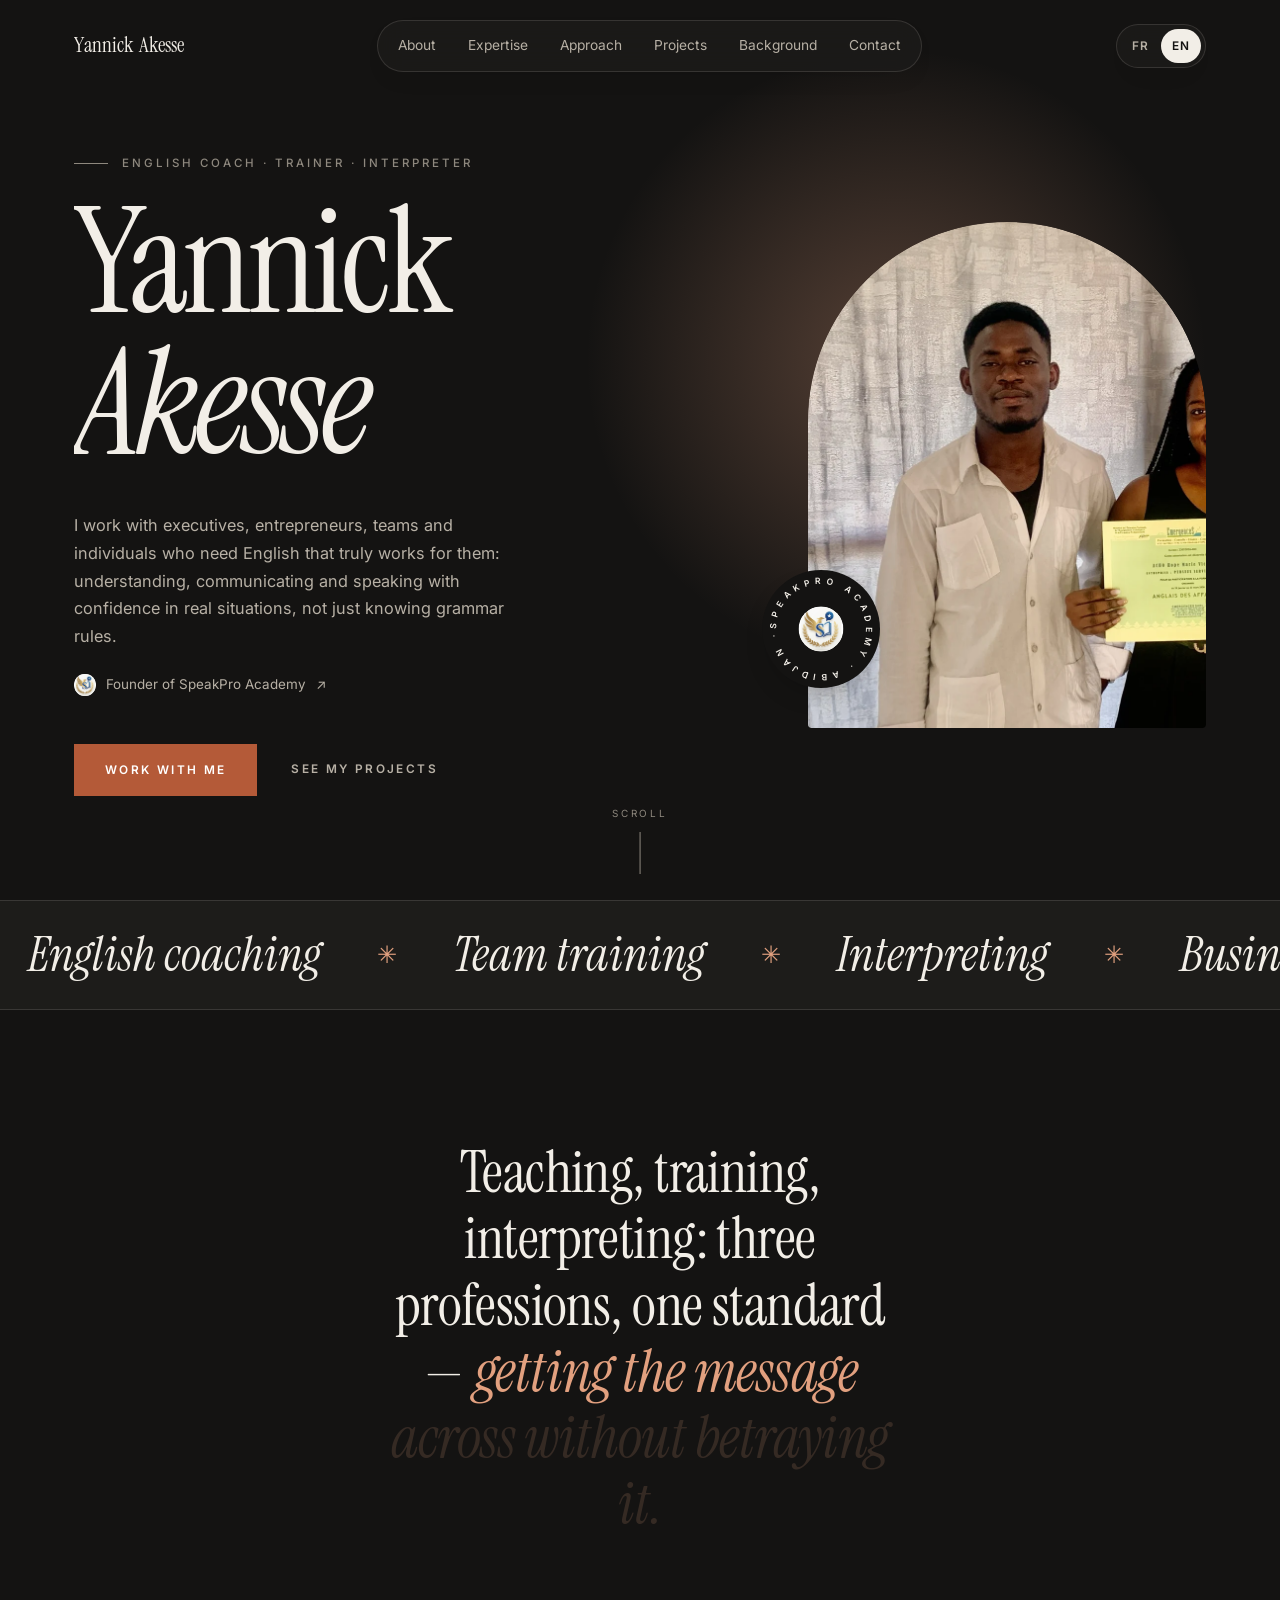
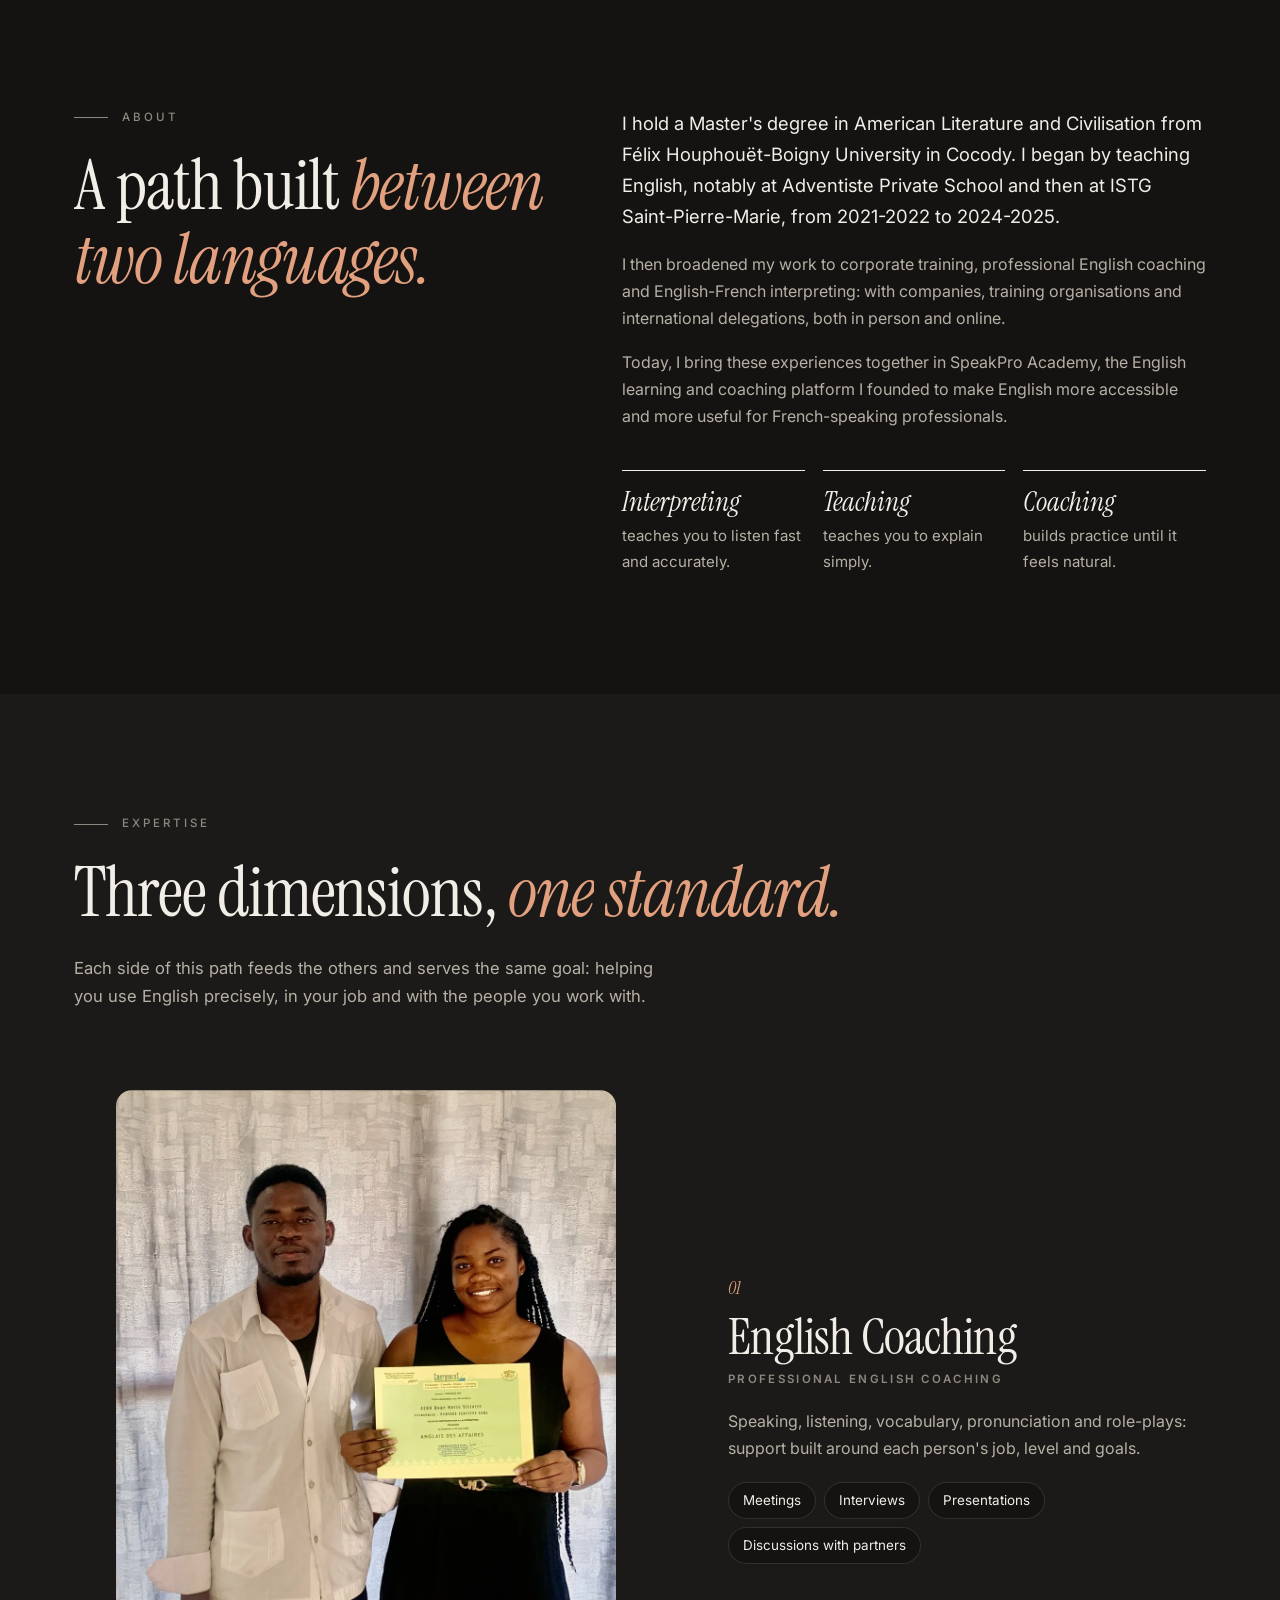
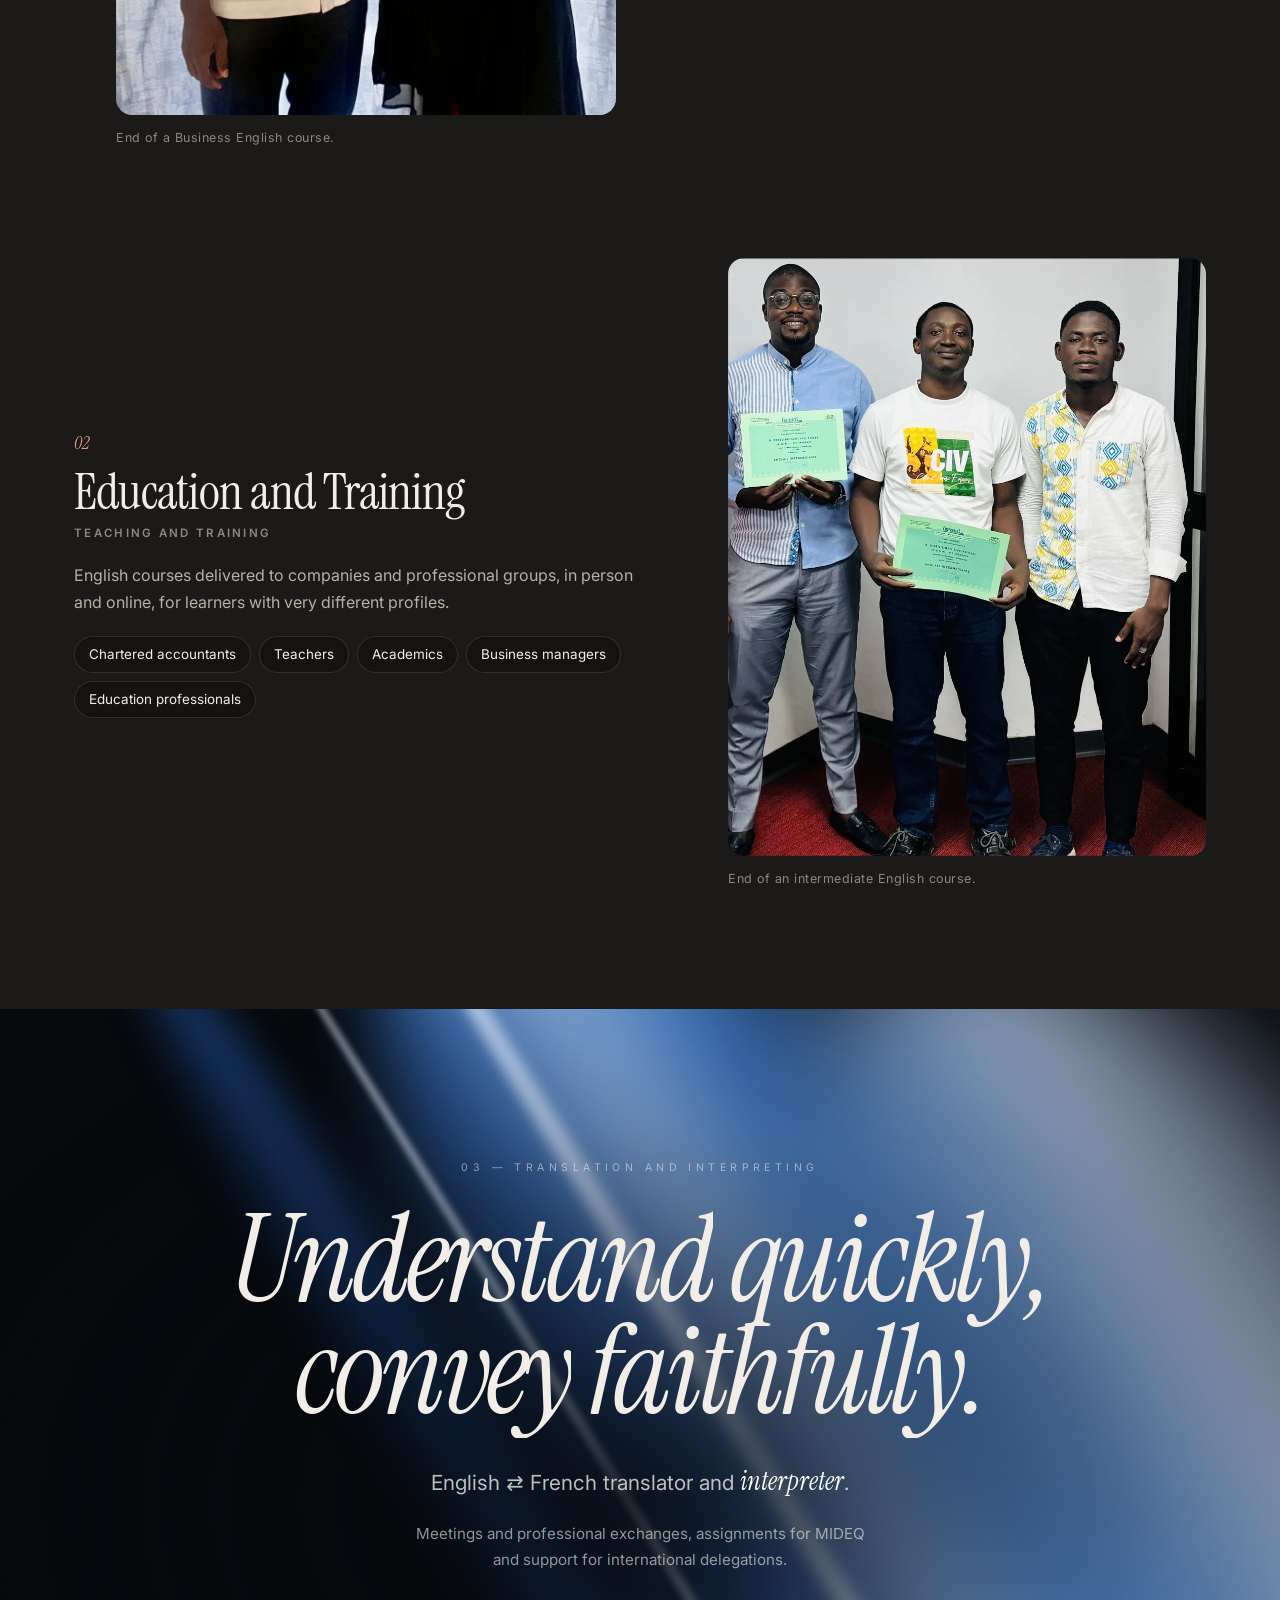
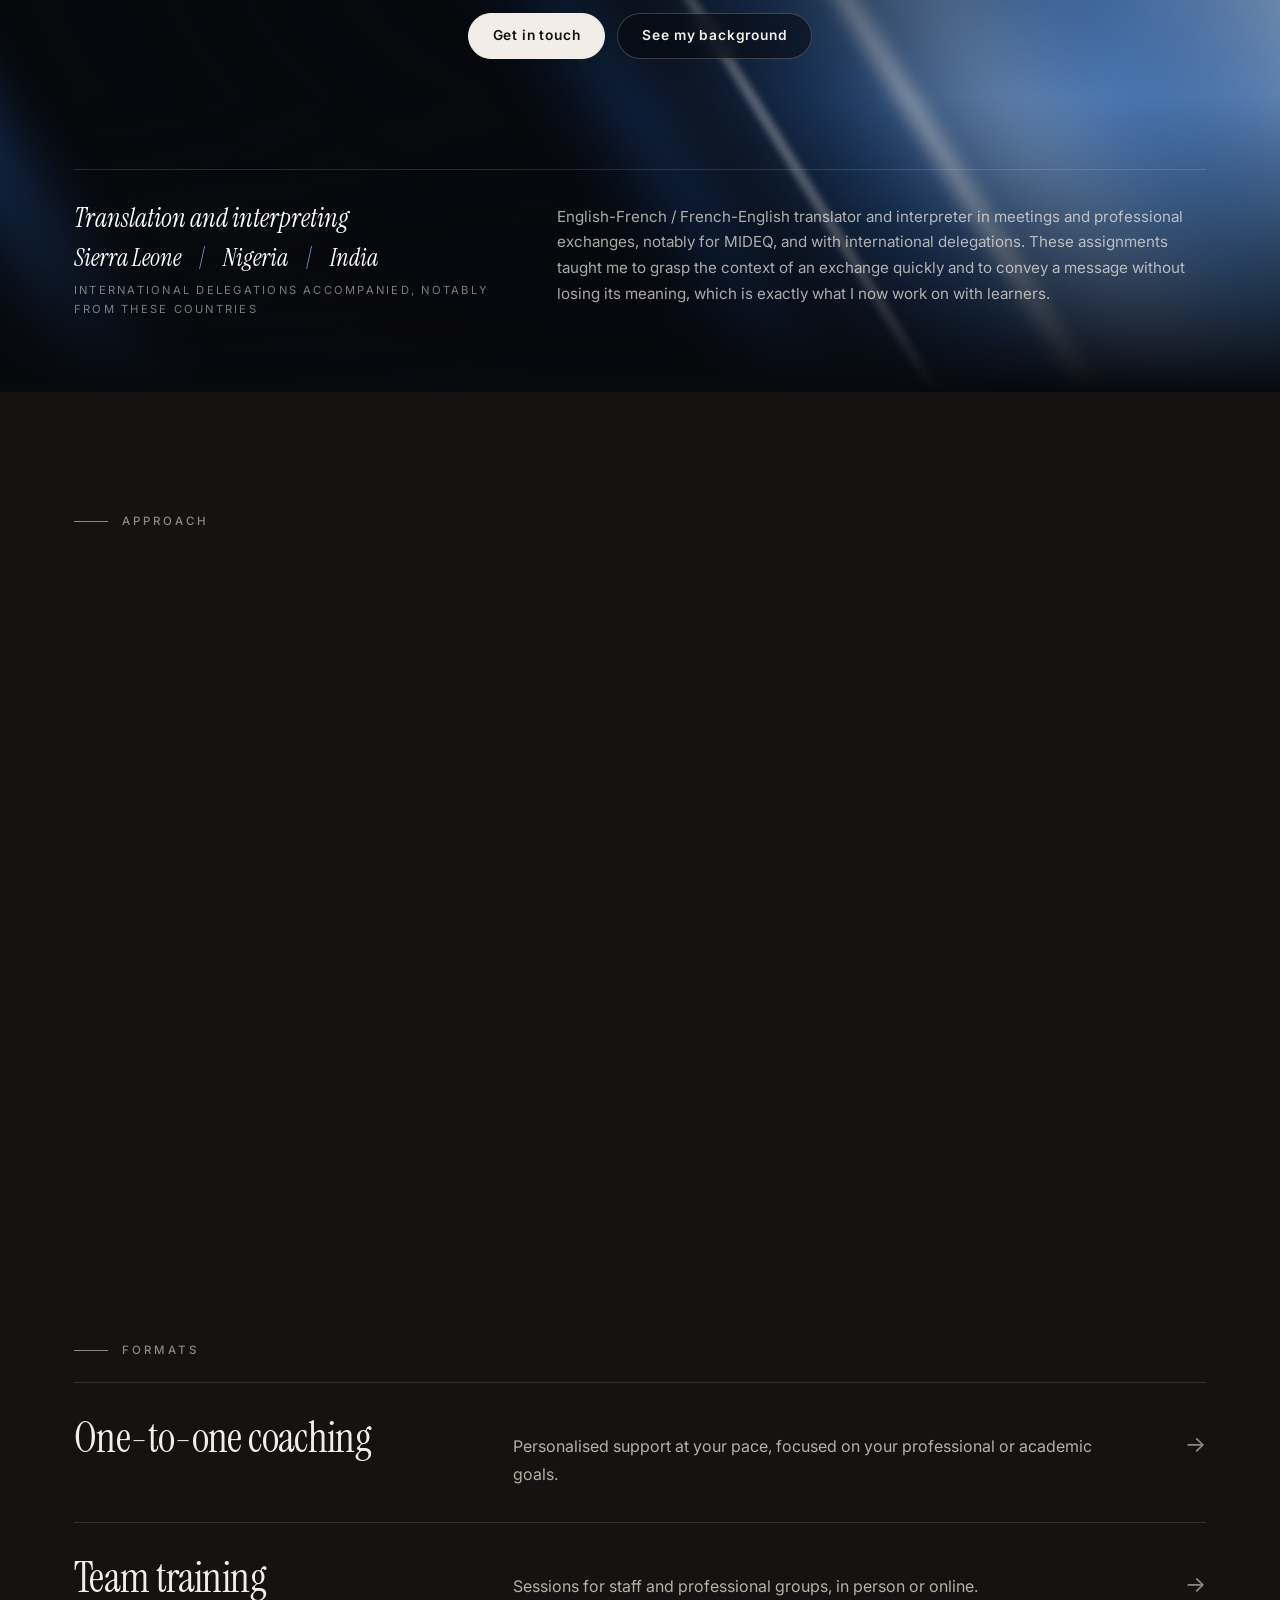
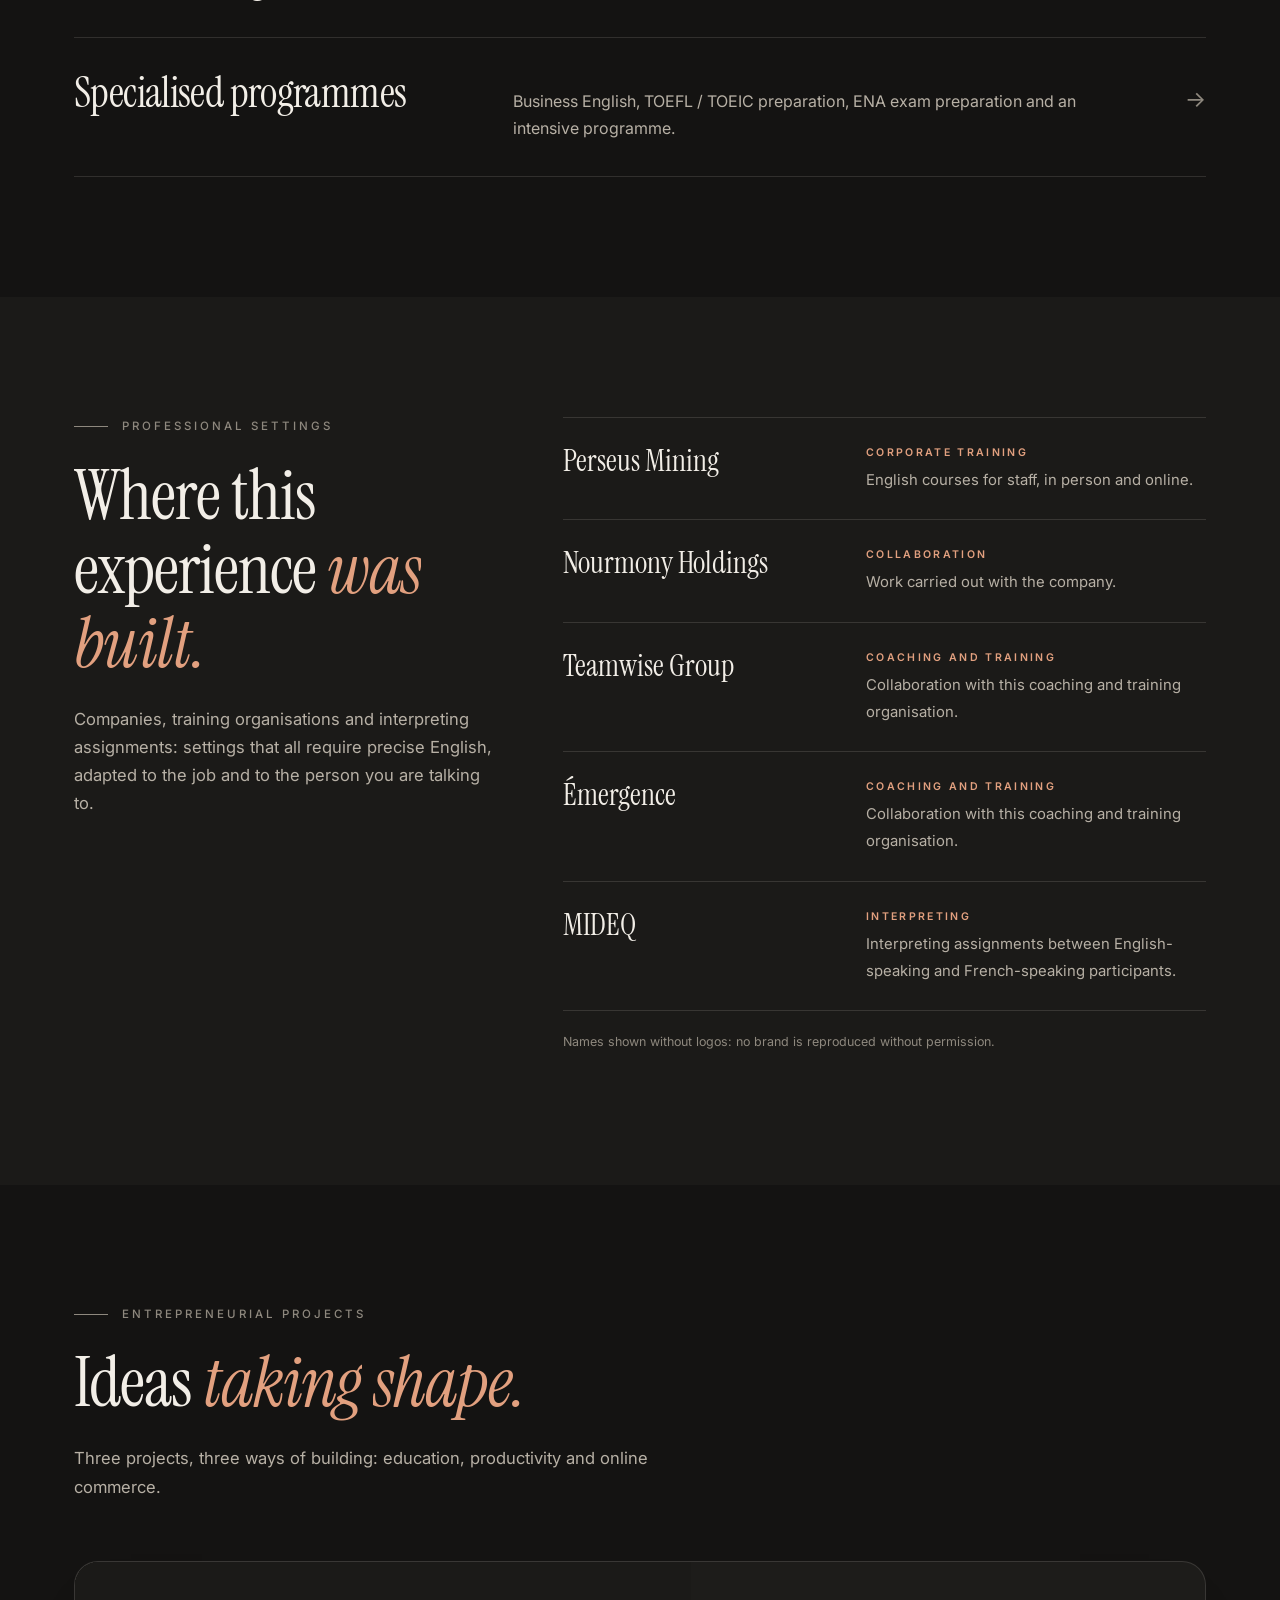
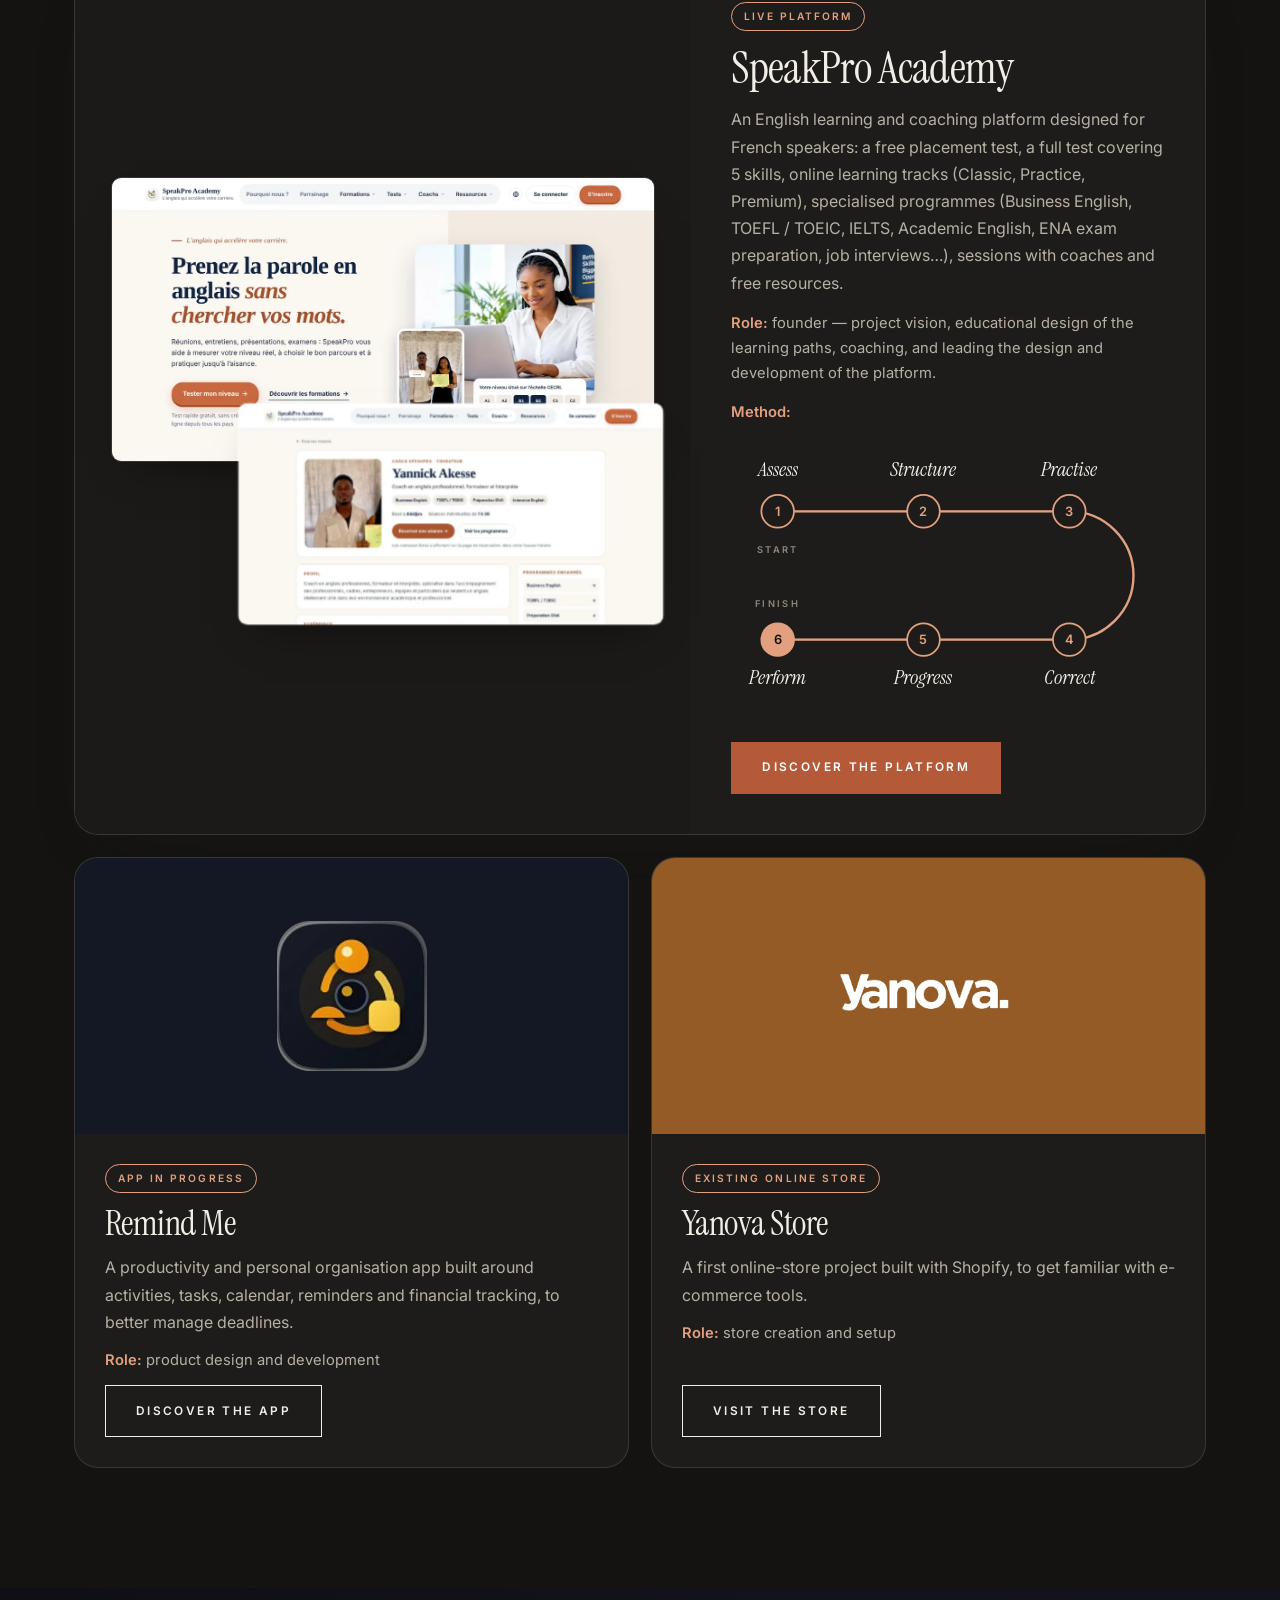
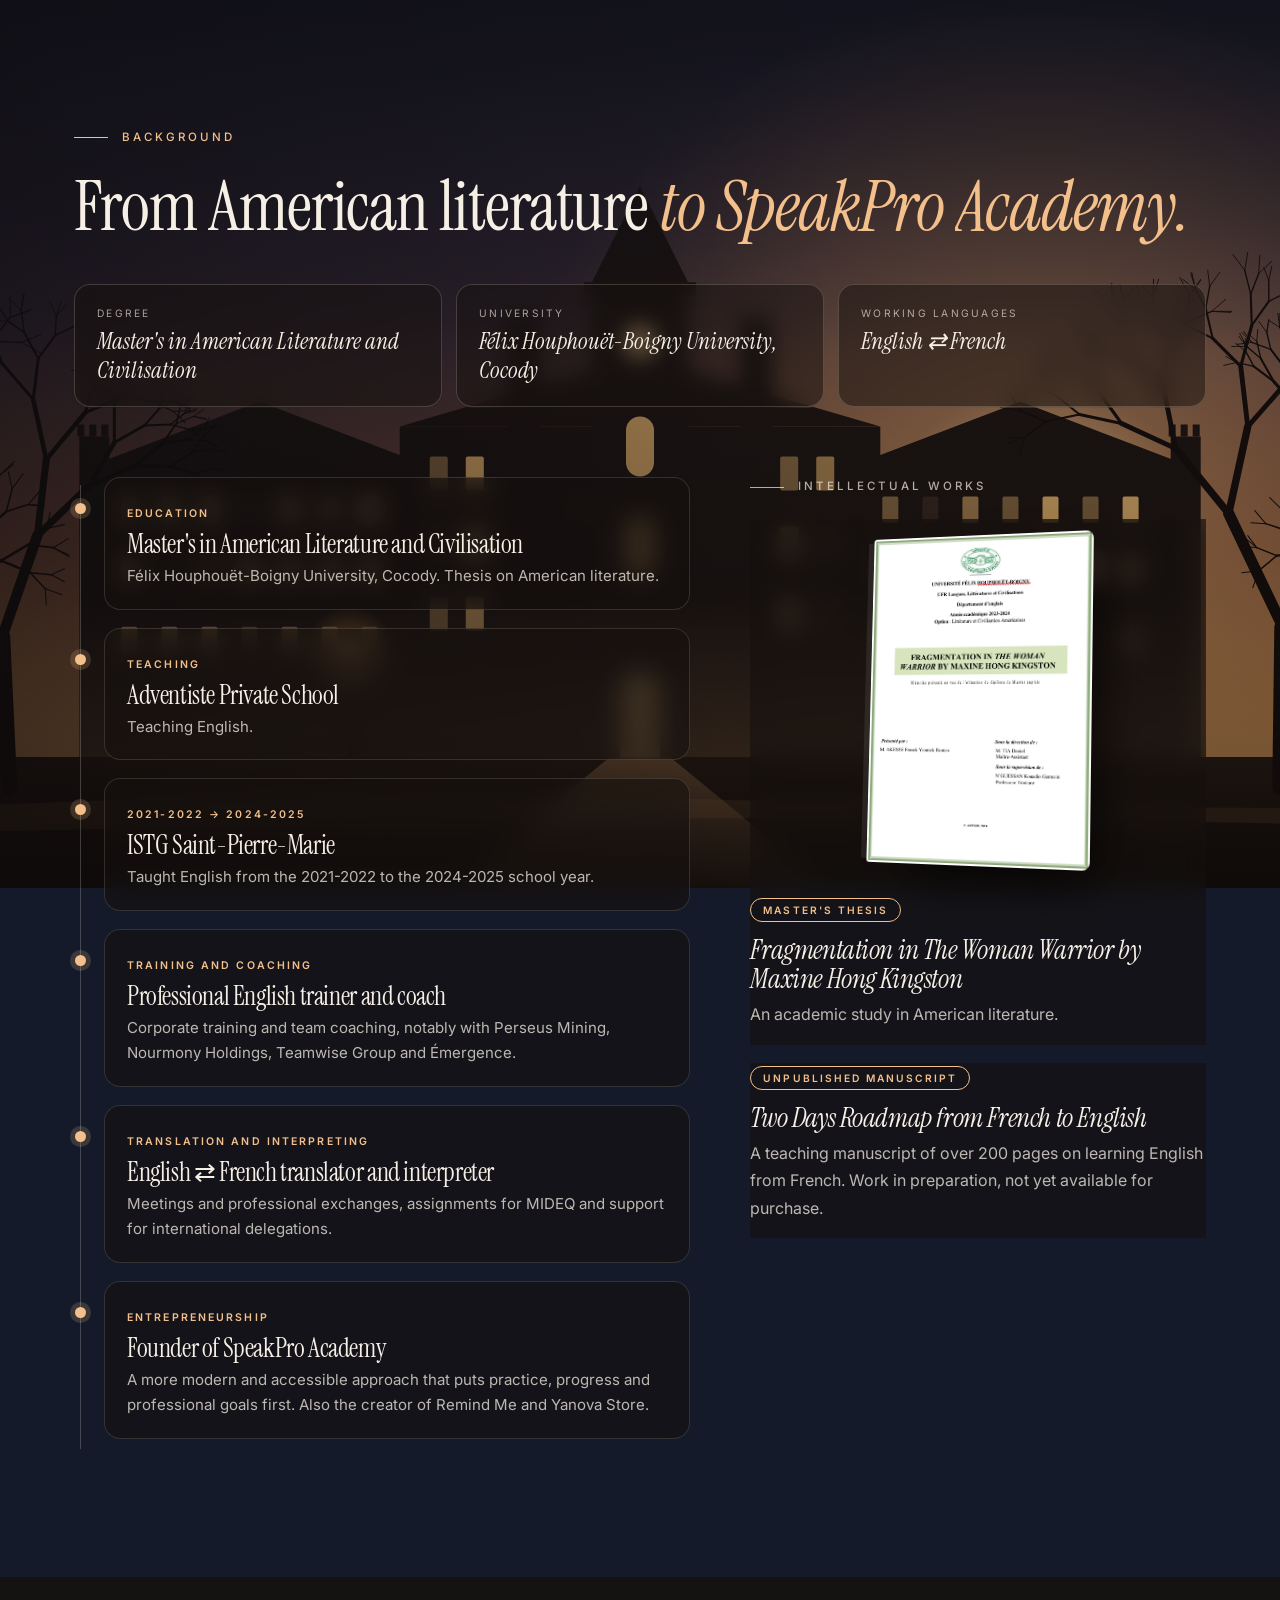
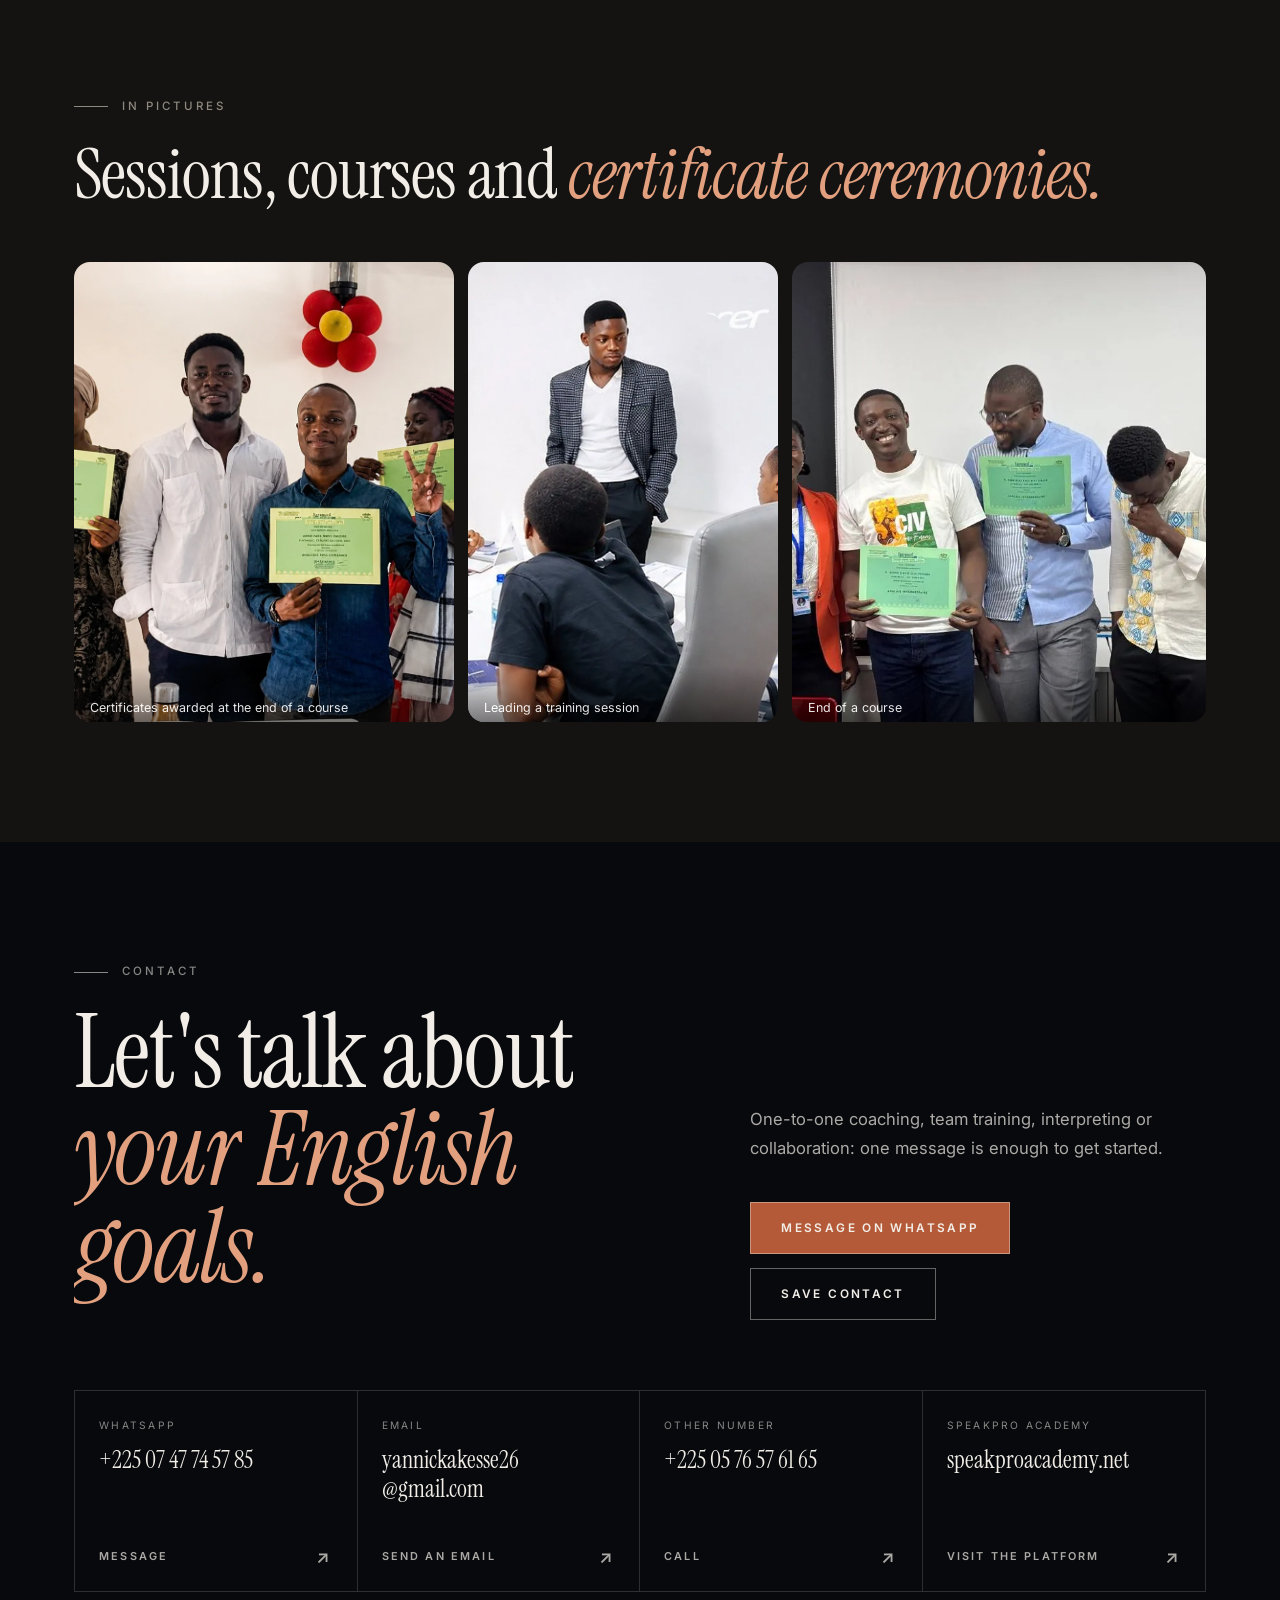
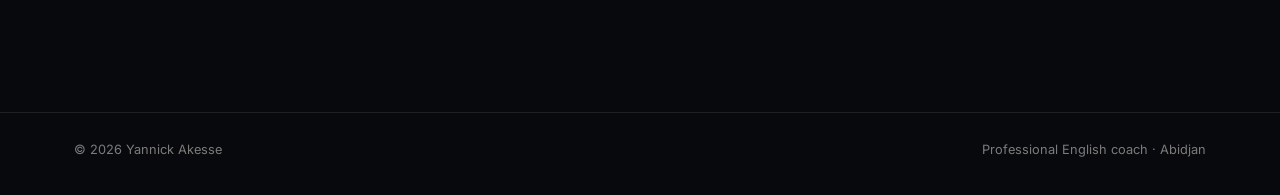
==== commit bafd70ac: "Contact en blocs rectangulaires, méthode en circuit, étapes début-milieu-fin Co-Authored-By: Claude " ====
--- a/cvenligne/index.html
+++ b/cvenligne/index.html
@@ -103,7 +103,7 @@
 
 /* ============ Boutons ============ */
 .cta{display:flex;flex-wrap:wrap;align-items:center;gap:14px 34px;margin-top:40px}
-.btn{position:relative;display:inline-flex;align-items:center;justify-content:center;gap:10px;min-height:52px;padding:0 30px;text-decoration:none;font:600 .74rem/1 var(--sans);letter-spacing:.2em;text-transform:uppercase;border:1px solid var(--text);transition:background .35s,color .35s,border-color .35s;overflow:hidden}
+.btn{position:relative;display:inline-flex;align-items:center;justify-content:center;gap:10px;min-height:52px;padding:0 30px;text-decoration:none;font:600 .74rem/1.4 var(--sans);letter-spacing:.2em;text-transform:uppercase;text-align:center;padding-top:12px;padding-bottom:12px;border:1px solid var(--text);transition:background .35s,color .35s,border-color .35s;overflow:hidden}
 .btn.pri{background:var(--accent-bg);border-color:var(--accent-bg);color:#fff}
 .btn.pri::after{content:"";position:absolute;inset:0;background:#8E4325;transform:translateY(101%);transition:transform .45s var(--ease)}
 .btn.pri:hover::after{transform:none}
@@ -251,7 +251,24 @@
 .rows li{display:grid;grid-template-columns:120px 1fr 1.5fr;gap:28px;align-items:baseline;padding:34px 0;border-bottom:1px solid var(--line)}
 .rows h3{font-size:clamp(1.9rem,3.4vw,2.6rem)}
 .rows p{margin:0;color:var(--muted)}
-.steps .num{font:italic 3.4rem/1 var(--serif);color:var(--accent)}
+.journey{list-style:none;padding:0;margin:20px 0 0;display:grid;grid-template-columns:repeat(3,1fr);gap:48px;position:relative}
+.journey::before,.journey::after{content:"";position:absolute;left:0;right:0;top:8px;height:1px;background:var(--line)}
+.journey::after{background:var(--accent);transform:scaleX(0);transform-origin:left;transition:transform 1.8s var(--ease) .3s}
+.journey.in::after{transform:none}
+.journey li{position:relative;padding-top:44px}
+.journey li::before{content:"";position:absolute;top:0;left:0;width:17px;height:17px;border-radius:50%;background:var(--bg);border:2px solid var(--accent);z-index:1;transition:background .4s}
+.journey li:last-child::before{background:var(--accent)}
+.journey .stage{display:block;font-size:.66rem;letter-spacing:.26em;text-transform:uppercase;color:var(--accent);font-weight:600;margin-bottom:10px}
+.journey h3{font-size:clamp(2rem,3.4vw,2.6rem);margin-bottom:12px}
+.journey p{margin:0;color:var(--muted)}
+@media(max-width:760px){
+  .journey{grid-template-columns:1fr;gap:0;margin-top:30px}
+  .journey::before,.journey::after{left:8px;right:auto;top:8px;bottom:8px;width:1px;height:auto}
+  .journey::after{transform:scaleY(0);transform-origin:top}
+  .journey.in::after{transform:none}
+  .journey li{padding:0 0 38px 44px}
+  .journey li:last-child{padding-bottom:0}
+}
 .fmt-t{margin-top:90px}
 .formats li{grid-template-columns:1fr 1.5fr 48px;transition:padding .5s var(--ease)}
 .formats .arr{justify-self:end;text-decoration:none;font-size:1.4rem;color:var(--soft);transition:transform .5s var(--ease),color .3s}
@@ -259,8 +276,7 @@
 @media(max-width:760px){
   .rows li{grid-template-columns:auto 1fr;gap:8px 18px;padding:26px 0}
   .rows li p{grid-column:1/-1}
-  .steps .num{font-size:2.4rem}
-  .formats li{grid-template-columns:1fr auto}
+    .formats li{grid-template-columns:1fr auto}
   .formats .arr{grid-row:1;grid-column:2}
 }
 
@@ -290,9 +306,22 @@
 .status{align-self:flex-start;font-size:.64rem;letter-spacing:.2em;text-transform:uppercase;border:1px solid currentColor;color:var(--accent);border-radius:99px;padding:5px 12px;font-weight:600}
 .meta{font-size:.92rem}.meta b{color:var(--accent);font-weight:600}
 .feat p,.proj p{margin:0;color:var(--muted)}
-.method{display:flex;flex-wrap:wrap;gap:6px;list-style:none;padding:0;margin:0;counter-reset:m}
-.method li{counter-increment:m;font-size:.82rem;border-radius:99px;background:var(--bg);border:1px solid var(--line);padding:4px 12px}
-.method li::before{content:counter(m) " · ";color:var(--accent);font-weight:600}
+.circuit{max-width:420px;width:100%}
+.circuit svg{width:100%;height:auto;overflow:visible}
+.circuit .track{fill:none;stroke:var(--line);stroke-width:2}
+.circuit .run{fill:none;stroke:var(--accent);stroke-width:2;stroke-dasharray:1;stroke-dashoffset:1;transition:stroke-dashoffset 2.4s var(--ease) .2s}
+.circuit.in .run{stroke-dashoffset:0}
+.circuit .n{opacity:0;transform:scale(.6);transform-box:fill-box;transform-origin:center;transition:opacity .5s,transform .6s var(--ease);transition-delay:calc(.25s + var(--i)*.32s)}
+.circuit.in .n{opacity:1;transform:none}
+.circuit .n circle{fill:var(--surface);stroke:var(--accent);stroke-width:1.5}
+.circuit .n.end circle{fill:var(--accent)}
+.circuit .k{font:600 11px var(--sans);fill:var(--accent);text-anchor:middle}
+.circuit .n.end .k{fill:#1a1210}
+.circuit .l{font:italic 17px var(--serif);fill:var(--text);text-anchor:middle}
+.circuit .tag{font:600 8px var(--sans);letter-spacing:2px;fill:var(--soft);text-anchor:middle}
+.circuit .trav{fill:var(--accent);opacity:0}
+@supports (offset-path:path("M0 0")){.circuit.in .trav{opacity:1;offset-path:path("M40 62 H290 A55 55 0 0 1 290 172 H40");animation:trav 7s linear 2.6s infinite}}
+@keyframes trav{from{offset-distance:0%}to{offset-distance:100%}}
 .feat .btn{align-self:flex-start;margin-top:10px}
 .proj{display:grid;grid-template-columns:1fr 1fr;gap:22px;margin-top:22px}
 @media(max-width:760px){.proj{grid-template-columns:1fr}}
@@ -372,14 +401,22 @@
 .contact .lead{color:rgba(242,238,231,.7)}
 .contact .btn{border-color:rgba(242,238,231,.4);color:var(--on-night)}
 .contact .btn:hover{border-color:var(--on-night)}
-.contact .btn.wa{background:#25D366;border-color:#25D366;color:#0f240f}
-.contact .btn.wa:hover{background:#1fb457;border-color:#1fb457}
-.cgrid{display:grid;grid-template-columns:1.15fr .85fr;gap:60px;align-items:end}
-@media(max-width:900px){.cgrid{grid-template-columns:1fr;gap:34px}}
-.clist{border-top:1px solid rgba(242,238,231,.18)}
-.clist div{display:flex;justify-content:space-between;gap:14px;padding:16px 0;border-bottom:1px solid rgba(242,238,231,.18);flex-wrap:wrap}
-.clist small{color:rgba(242,238,231,.55);font-size:.66rem;letter-spacing:.2em;text-transform:uppercase}
-.clist a{text-decoration:none;transition:color .3s}.clist a:hover{color:var(--accent-l)}
+.ctop{display:grid;grid-template-columns:1.15fr .85fr;gap:60px;align-items:end;margin-bottom:70px}
+@media(max-width:900px){.ctop{grid-template-columns:1fr;gap:20px;margin-bottom:50px}}
+.ctiles{display:grid;grid-template-columns:repeat(4,1fr);border:1px solid rgba(242,238,231,.16)}
+.tile{position:relative;display:flex;flex-direction:column;gap:12px;min-height:200px;padding:26px 24px 24px;text-decoration:none;color:var(--on-night);border-right:1px solid rgba(242,238,231,.16);overflow:hidden}
+.tile:last-child{border-right:0}
+.tile::before{content:"";position:absolute;inset:0;background:var(--accent-bg);transform:scaleY(0);transform-origin:bottom;transition:transform .55s var(--ease)}
+.tile>*{position:relative}
+.tile small{font-size:.64rem;letter-spacing:.22em;text-transform:uppercase;color:rgba(242,238,231,.55);transition:color .4s}
+.tile b{font:400 1.5rem/1.2 var(--serif);overflow-wrap:anywhere}
+.tile .go{margin-top:auto;display:flex;justify-content:space-between;align-items:center;font:600 .68rem var(--sans);letter-spacing:.2em;text-transform:uppercase;color:rgba(242,238,231,.7);transition:color .4s}
+.tile .go i{font-style:normal;font-size:1.1rem;transition:transform .5s var(--ease)}
+.tile:hover::before,.tile:focus-visible::before{transform:none}
+.tile:hover small,.tile:hover .go{color:#fff}
+.tile:hover .go i{transform:translate(3px,-3px)}
+@media(max-width:1000px){.ctiles{grid-template-columns:1fr 1fr}.tile:nth-child(2){border-right:0}.tile:nth-child(-n+2){border-bottom:1px solid rgba(242,238,231,.16)}}
+@media(max-width:560px){.ctiles{grid-template-columns:1fr}.tile{min-height:0;border-right:0;border-bottom:1px solid rgba(242,238,231,.16);padding:22px 20px}.tile:last-child{border-bottom:0}.tile .go{margin-top:6px}}
 footer{background:var(--night);color:rgba(242,238,231,.5);padding:26px 0 34px;font-size:.8rem;border-top:1px solid rgba(242,238,231,.1)}
 footer .wrap{display:flex;justify-content:space-between;gap:12px;flex-wrap:wrap}
 
@@ -397,6 +434,7 @@
 .no-js h1 .ln>span,.no-js .wd>span{transform:none}
 .no-js .portrait .frame,.no-js .reveal-img{clip-path:none}
 .no-js .motto .w{opacity:1}
+.no-js .circuit .n{opacity:1;transform:none}.no-js .circuit .run{stroke-dashoffset:0}.no-js .journey::after{transform:none}
 .no-js #intro{display:none}
 </style>
 </head>
@@ -534,10 +572,10 @@
     <p class="want-w" aria-hidden="true"><span id="rot">décrocher un emploi.</span></p>
     <ul class="sr-only" id="goals"><li data-i18n="g1">Décrocher un emploi</li><li data-i18n="g2">Réussir un entretien</li><li data-i18n="g3">Participer à une réunion internationale</li><li data-i18n="g4">Présenter un projet</li><li data-i18n="g5">Communiquer avec des collègues ou partenaires étrangers</li><li data-i18n="g6">Préparer le TOEFL, le TOEIC ou un concours</li><li data-i18n="g7">Oser enfin parler anglais</li></ul>
   </div>
-  <ol class="rows steps">
-    <li class="rv"><span class="num">01</span><h3 data-i18n="s1t">Évaluer</h3><p data-i18n="s1">Comprendre votre niveau réel, vos blocages et l'objectif que vous voulez atteindre.</p></li>
-    <li class="rv"><span class="num">02</span><h3 data-i18n="s2t">Construire</h3><p data-i18n="s2">Concevoir un programme adapté à votre métier, à votre examen ou à votre situation.</p></li>
-    <li class="rv"><span class="num">03</span><h3 data-i18n="s3t">Pratiquer</h3><p data-i18n="s3">Utiliser l'anglais pour de vrai : pratique orale, mises en situation, corrections et suivi jusqu'à l'aisance.</p></li>
+  <ol class="journey rv">
+    <li><span class="stage" data-i18n="js1">Début</span><h3 data-i18n="s1t">Évaluer</h3><p data-i18n="s1">Comprendre votre niveau réel, vos blocages et l'objectif que vous voulez atteindre.</p></li>
+    <li><span class="stage" data-i18n="js2">Milieu</span><h3 data-i18n="s2t">Construire</h3><p data-i18n="s2">Concevoir un programme adapté à votre métier, à votre examen ou à votre situation.</p></li>
+    <li><span class="stage" data-i18n="js3">Fin</span><h3 data-i18n="s3t">Pratiquer</h3><p data-i18n="s3">Utiliser l'anglais pour de vrai : pratique orale, mises en situation, corrections et suivi jusqu'à l'aisance.</p></li>
   </ol>
   <p class="eyebrow fmt-t" data-i18n="fo0">Formats</p>
   <ul class="rows formats">
@@ -583,7 +621,20 @@
       <p data-i18n="j3">Plateforme d'apprentissage et de coaching en anglais pensée pour les francophones : un test de niveau gratuit, un test complet sur 5 compétences, des parcours en ligne (Classic, Practice, Premium), des programmes spécialisés (Business English, TOEFL / TOEIC, IELTS, Academic English, préparation à l'ENA, entretiens d'embauche…), des séances avec des coachs et des ressources gratuites.</p>
       <p class="meta"><b data-i18n="rl">Rôle :</b> <span data-i18n="j3r">fondateur — vision du projet, conception pédagogique des parcours, coaching, et pilotage de la conception et du développement de la plateforme.</span></p>
       <p class="meta"><b data-i18n="j3ml">Méthode :</b></p>
-      <ol class="method"><li data-i18n="m1">Évaluer</li><li data-i18n="m2">Structurer</li><li data-i18n="m3">Pratiquer</li><li data-i18n="m4">Corriger</li><li data-i18n="m5">Progresser</li><li data-i18n="m6">Performer</li></ol>
+      <figure class="circuit rv" style="margin:0">
+        <svg viewBox="0 0 360 232" role="img" aria-labelledby="circ-t"><title id="circ-t">Méthode en 6 étapes : évaluer, structurer, pratiquer, corriger, progresser, performer</title>
+          <path class="track" d="M40 62 H290 A55 55 0 0 1 290 172 H40"/>
+          <path class="run" pathLength="1" d="M40 62 H290 A55 55 0 0 1 290 172 H40"/>
+          <circle class="trav" r="4"/>
+          <g class="n" style="--i:0"><circle cx="40" cy="62" r="14"/><text class="k" x="40" y="66">1</text><text class="l" x="40" y="32" data-i18n="m1">Évaluer</text></g>
+          <g class="n" style="--i:1"><circle cx="165" cy="62" r="14"/><text class="k" x="165" y="66">2</text><text class="l" x="165" y="32" data-i18n="m2">Structurer</text></g>
+          <g class="n" style="--i:2"><circle cx="290" cy="62" r="14"/><text class="k" x="290" y="66">3</text><text class="l" x="290" y="32" data-i18n="m3">Pratiquer</text></g>
+          <g class="n" style="--i:3"><circle cx="290" cy="172" r="14"/><text class="k" x="290" y="176">4</text><text class="l" x="290" y="210" data-i18n="m4">Corriger</text></g>
+          <g class="n" style="--i:4"><circle cx="165" cy="172" r="14"/><text class="k" x="165" y="176">5</text><text class="l" x="165" y="210" data-i18n="m5">Progresser</text></g>
+          <g class="n end" style="--i:5"><circle cx="40" cy="172" r="14"/><text class="k" x="40" y="176">6</text><text class="l" x="40" y="210" data-i18n="m6">Performer</text></g>
+          <text class="tag" x="40" y="98" data-i18n="rs">DÉBUT</text><text class="tag" x="40" y="144" data-i18n="rf">FIN</text>
+        </svg>
+      </figure>
       <a class="btn pri mag" href="https://speakproacademy.net/" target="_blank" rel="noopener"><span data-i18n="j3b">Découvrir la plateforme</span></a>
     </div>
   </article>
@@ -662,22 +713,25 @@
 </div></section>
 
 <!-- CONTACT -->
-<section class="contact" id="contact"><div class="wrap cgrid">
-  <div>
-    <p class="eyebrow" data-i18n="k0">Contact</p>
-    <h2 class="rv" data-split data-i18n="k1">Parlons de votre <em class="accent">objectif en anglais.</em></h2>
-    <p class="lead" data-i18n="k2">Coaching individuel, formation d'équipe, interprétation ou collaboration : un message suffit pour démarrer.</p>
-    <div class="cta">
-      <a class="btn wa mag round" href="https://wa.me/2250747745785" target="_blank" rel="noopener"><span data-i18n="k3">Écrire sur WhatsApp</span></a>
-      <a class="btn mag round" href="mailto:yannickakesse26@gmail.com"><span data-i18n="k4">Envoyer un e-mail</span></a>
-      <a class="btn mag round" href="yannick-akesse.vcf" download><span data-i18n="k5">Enregistrer le contact</span></a>
+<section class="contact" id="contact"><div class="wrap">
+  <div class="ctop">
+    <div>
+      <p class="eyebrow" data-i18n="k0">Contact</p>
+      <h2 class="rv" data-split data-i18n="k1">Parlons de votre <em class="accent">objectif en anglais.</em></h2>
     </div>
-  </div>
-  <div class="clist">
-    <div><small>WhatsApp</small><a href="https://wa.me/2250747745785">+225 07 47 74 57 85</a></div>
-    <div><small data-i18n="k6">E-mail</small><a href="mailto:yannickakesse26@gmail.com">yannickakesse26@gmail.com</a></div>
-    <div><small data-i18n="k7">Autre numéro</small><a href="tel:+2250576576165">+225 05 76 57 61 65</a></div>
-    <div><small>SpeakPro Academy</small><a href="https://speakproacademy.net/" target="_blank" rel="noopener">speakproacademy.net</a></div>
+    <div>
+      <p class="lead" data-i18n="k2">Coaching individuel, formation d'équipe, interprétation ou collaboration : un message suffit pour démarrer.</p>
+      <div class="cta">
+        <a class="btn pri mag" href="https://wa.me/2250747745785" target="_blank" rel="noopener"><span data-i18n="k3">Écrire sur WhatsApp</span></a>
+        <a class="btn mag" href="yannick-akesse.vcf" download><span data-i18n="k5">Enregistrer le contact</span></a>
+      </div>
+    </div>
+  </div>
+  <div class="ctiles rv">
+    <a class="tile" href="https://wa.me/2250747745785" target="_blank" rel="noopener"><small>WhatsApp</small><b>+225 07 47 74 57 85</b><span class="go"><span data-i18n="kw">Écrire</span><i>↗</i></span></a>
+    <a class="tile" href="mailto:yannickakesse26@gmail.com"><small data-i18n="k6">E-mail</small><b>yannickakesse26<wbr>@gmail.com</b><span class="go"><span data-i18n="k4">Envoyer un e-mail</span><i>↗</i></span></a>
+    <a class="tile" href="tel:+2250576576165"><small data-i18n="k7">Autre numéro</small><b>+225 05 76 57 61 65</b><span class="go"><span data-i18n="k8">Appeler</span><i>↗</i></span></a>
+    <a class="tile" href="https://speakproacademy.net/" target="_blank" rel="noopener"><small>SpeakPro Academy</small><b>speakproacademy.net</b><span class="go"><span data-i18n="k9">Visiter la plateforme</span><i>↗</i></span></a>
   </div>
 </div></section>
 </main>
@@ -731,7 +785,7 @@
 w0:"Intellectual works",w1s:"Master's thesis",w1:"An academic study in American literature.",w2s:"Unpublished manuscript",w2:"A teaching manuscript of over 200 pages on learning English from French. Work in preparation, not yet available for purchase.",
 g0:"In pictures",g01:"Sessions, courses and <em class=\"accent\">certificate ceremonies.</em>",gc1:"Certificates awarded at the end of a course",gc2:"Leading a training session",gc3:"End of a course",
 q0:"Testimonials",q1:"They worked with me.",
-k0:"Contact",k1:"Let's talk about <em class=\"accent\">your English goals.</em>",k2:"One-to-one coaching, team training, interpreting or collaboration: one message is enough to get started.",k3:"Message on WhatsApp",k4:"Send an email",k5:"Save contact",k6:"Email",k7:"Other number",
+k0:"Contact",k1:"Let's talk about <em class=\"accent\">your English goals.</em>",k2:"One-to-one coaching, team training, interpreting or collaboration: one message is enough to get started.",k3:"Message on WhatsApp",k4:"Send an email",k5:"Save contact",k6:"Email",k7:"Other number",k8:"Call",k9:"Visit the platform",kw:"Message",js1:"Start",js2:"Middle",js3:"Finish",rs:"START",rf:"FINISH",
 ft:"Professional English coach · Abidjan"}};
 
 const root=document.documentElement,body=document.body;body.classList.remove('no-js');
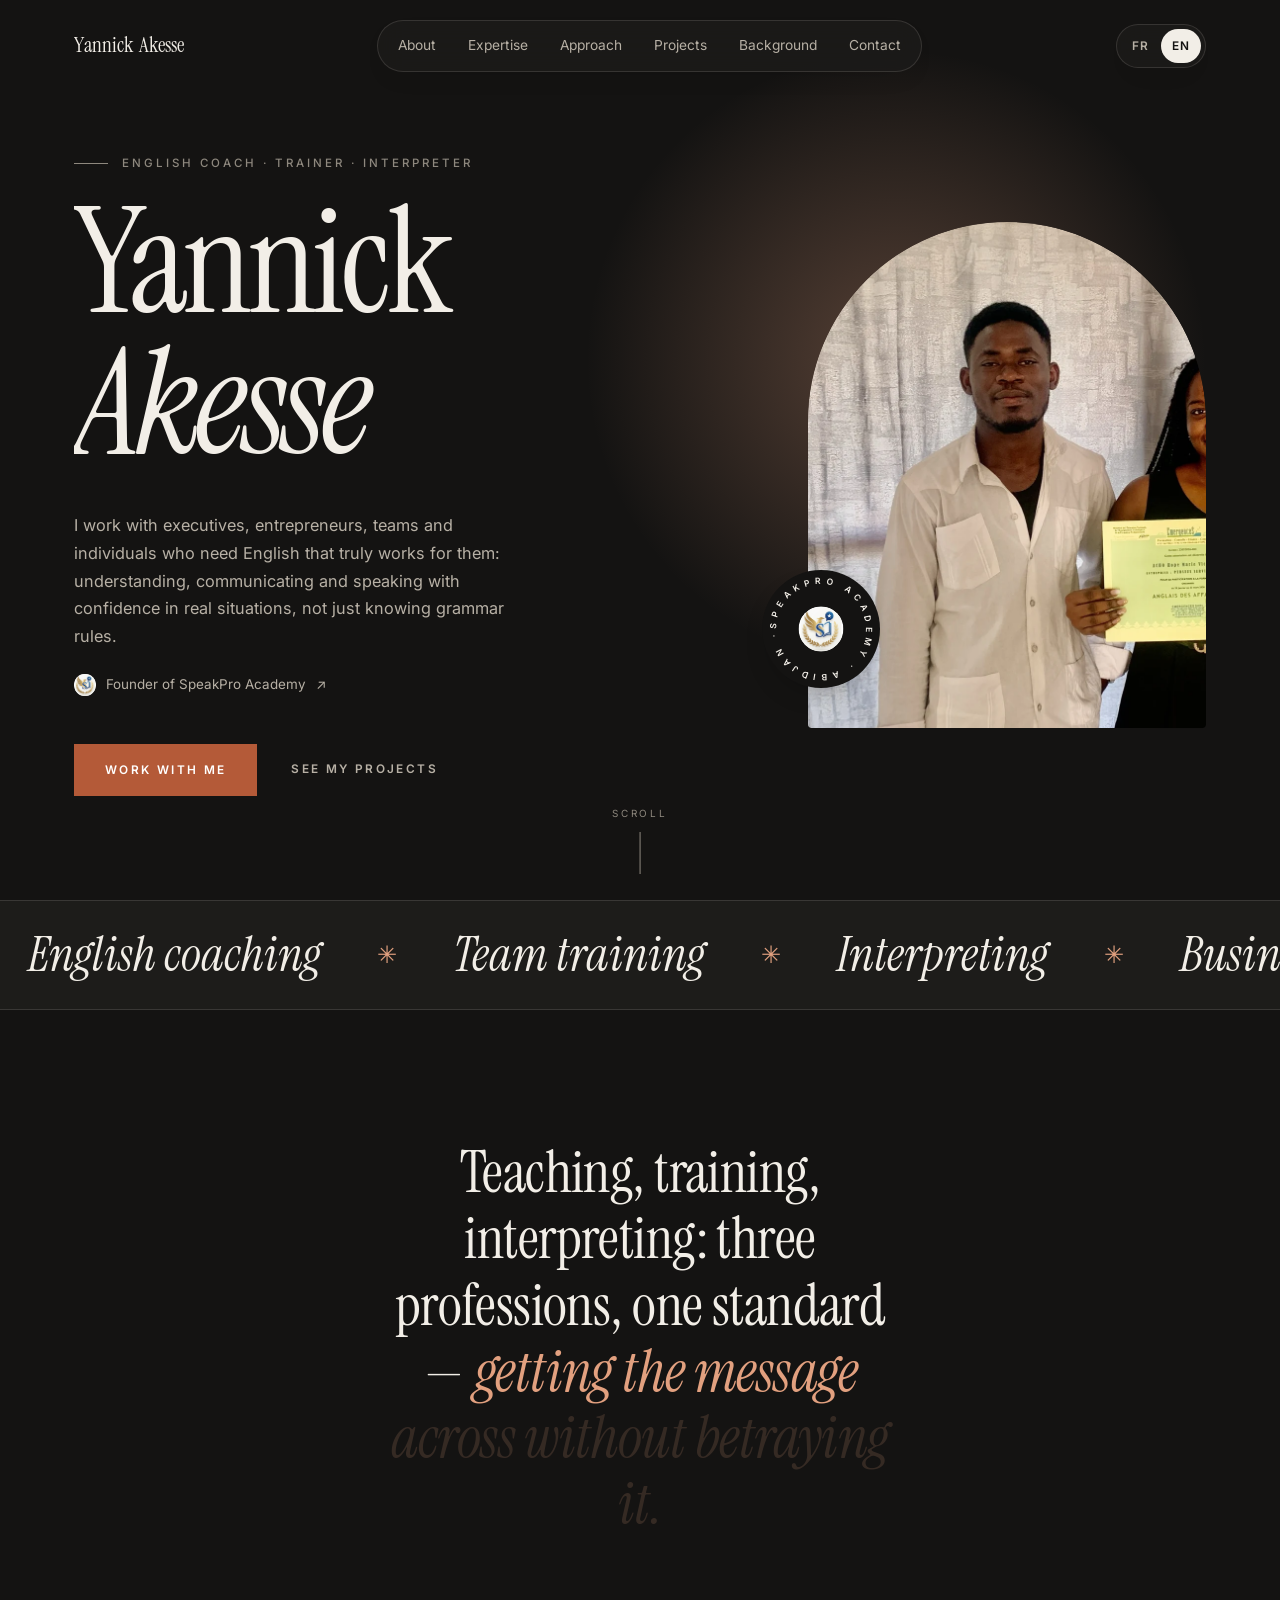
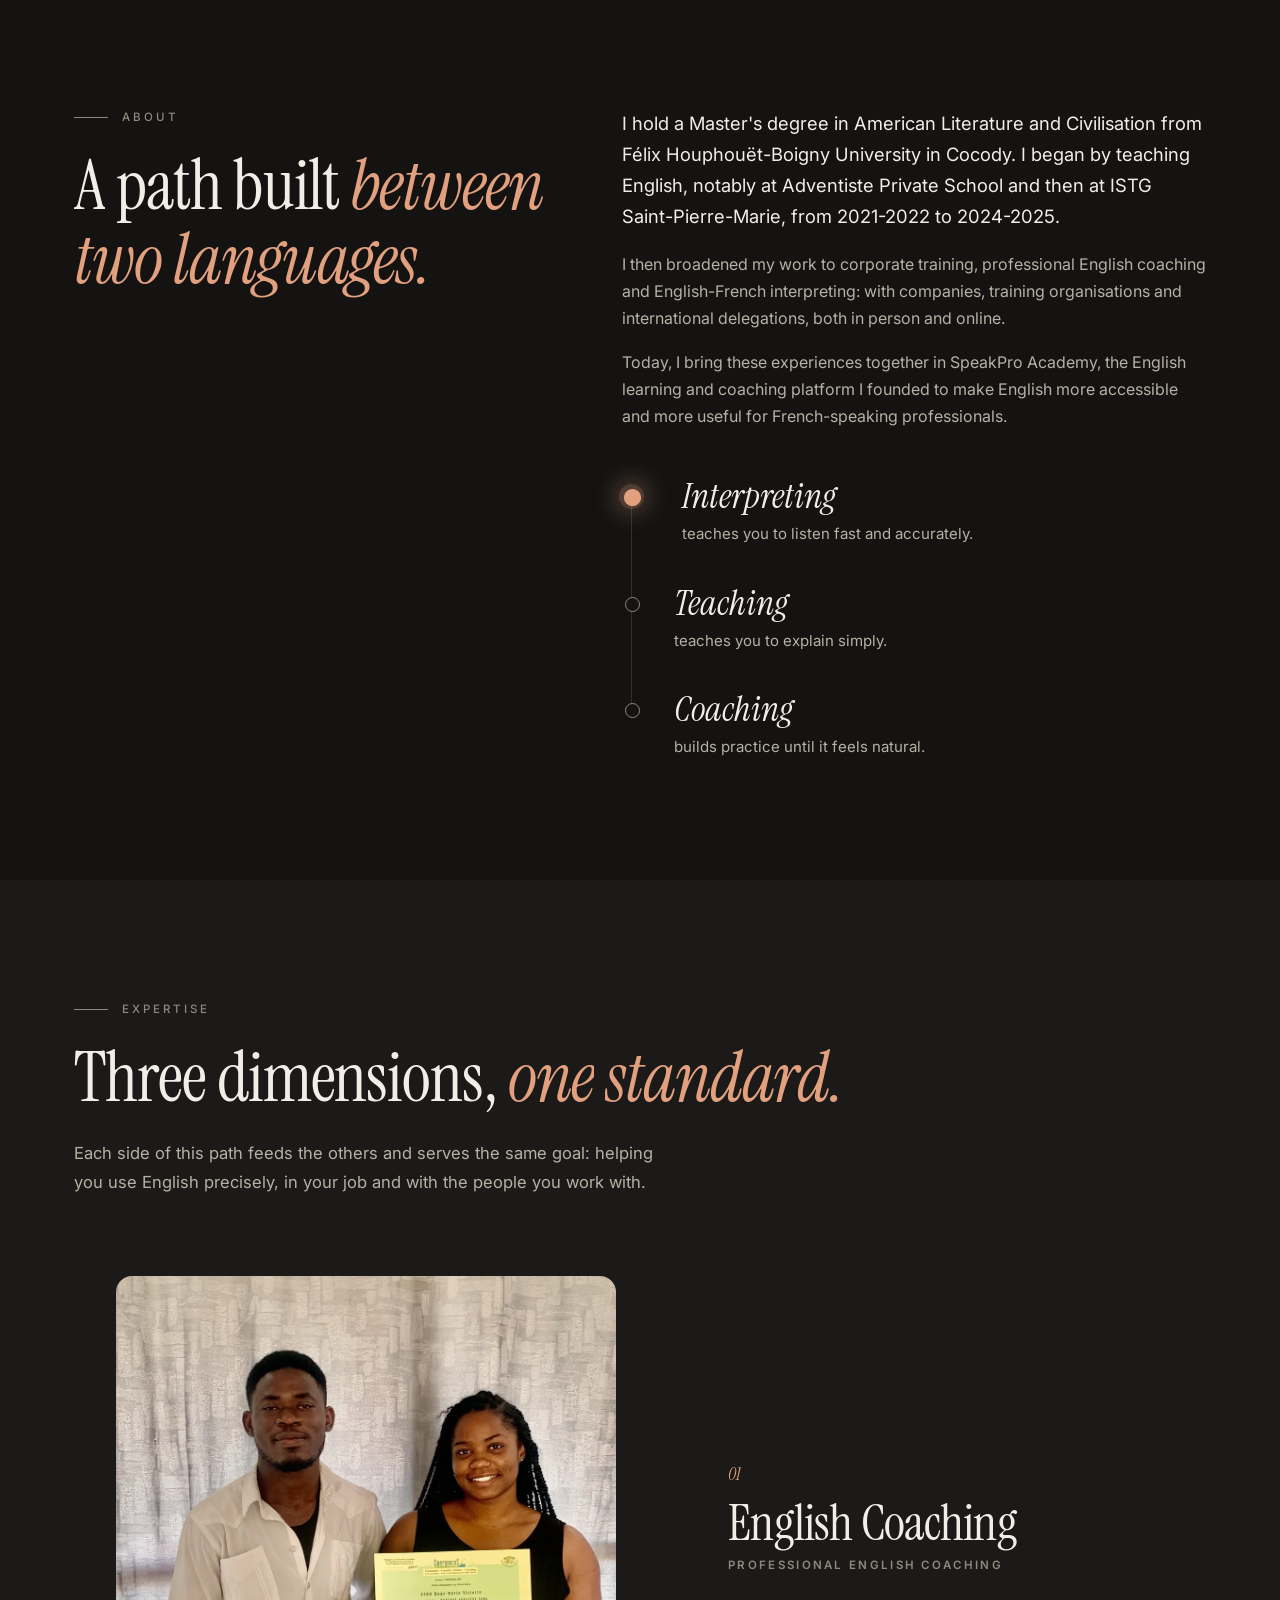
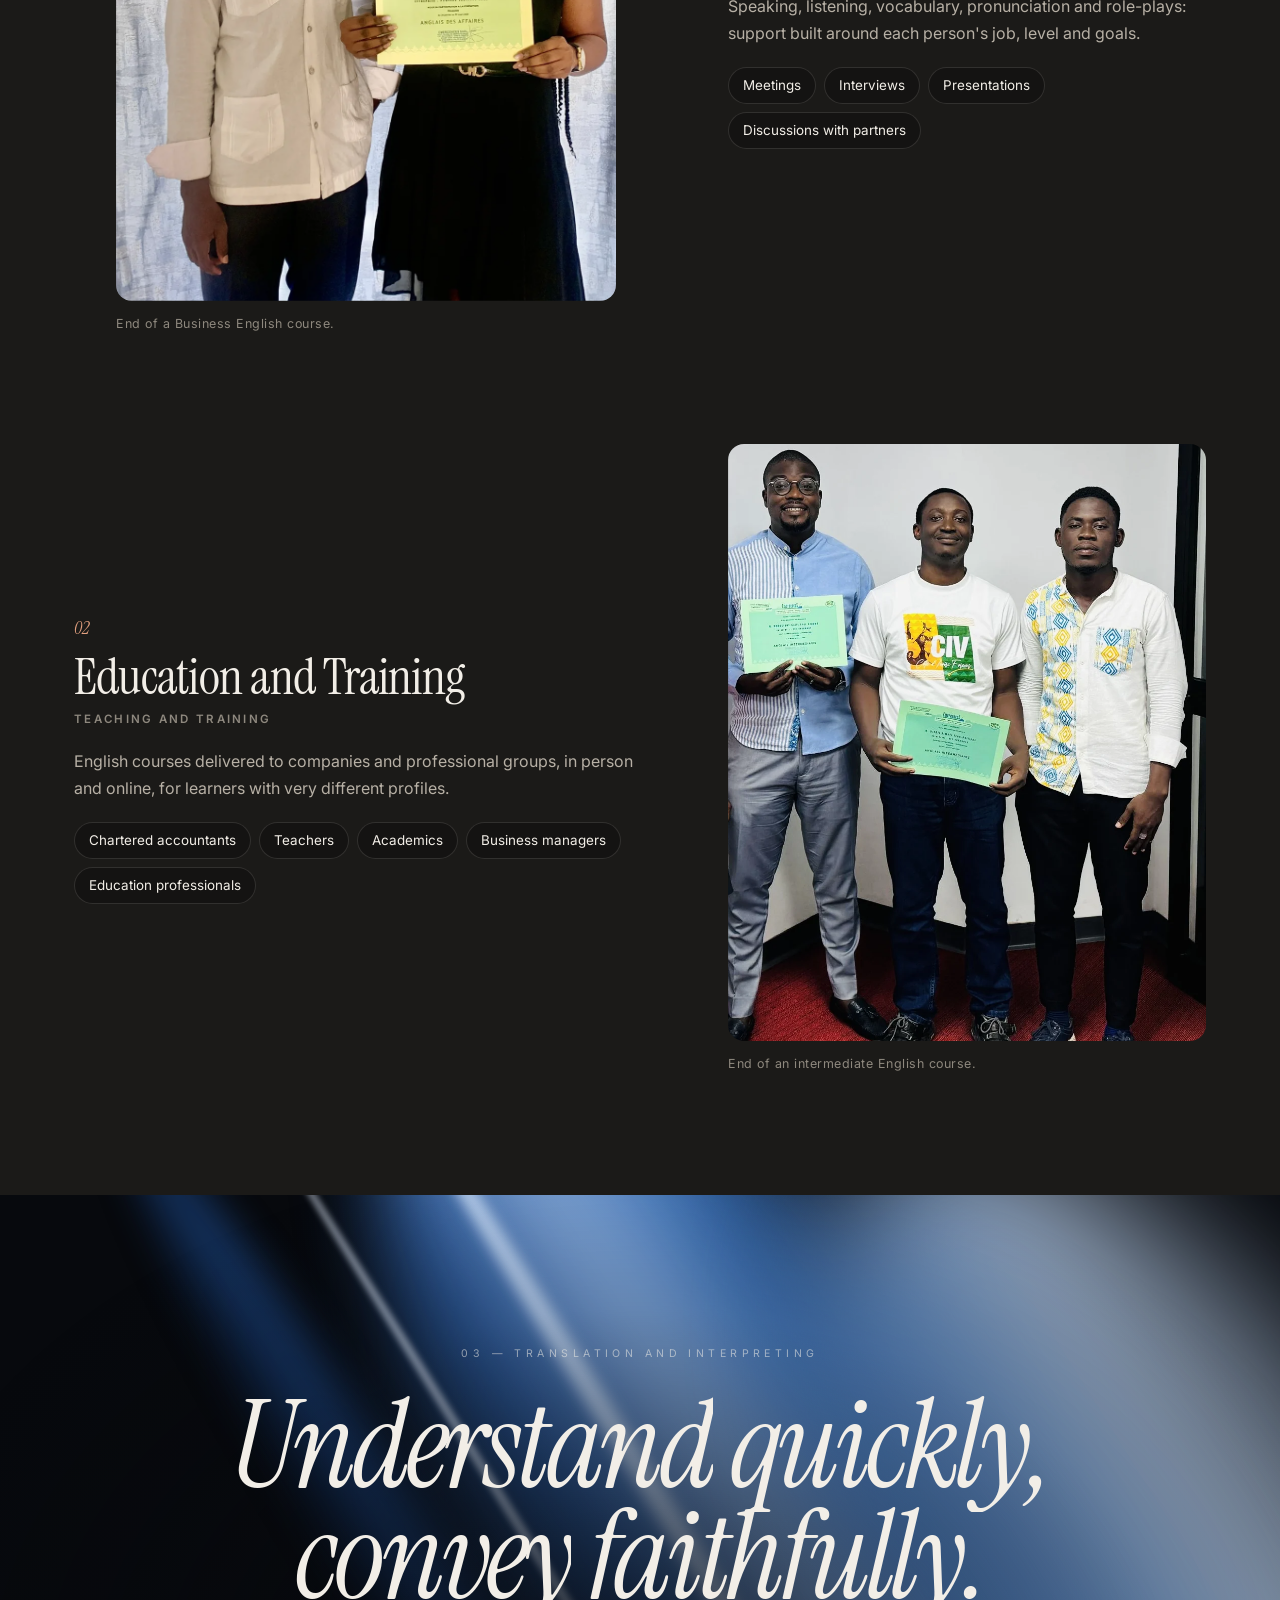
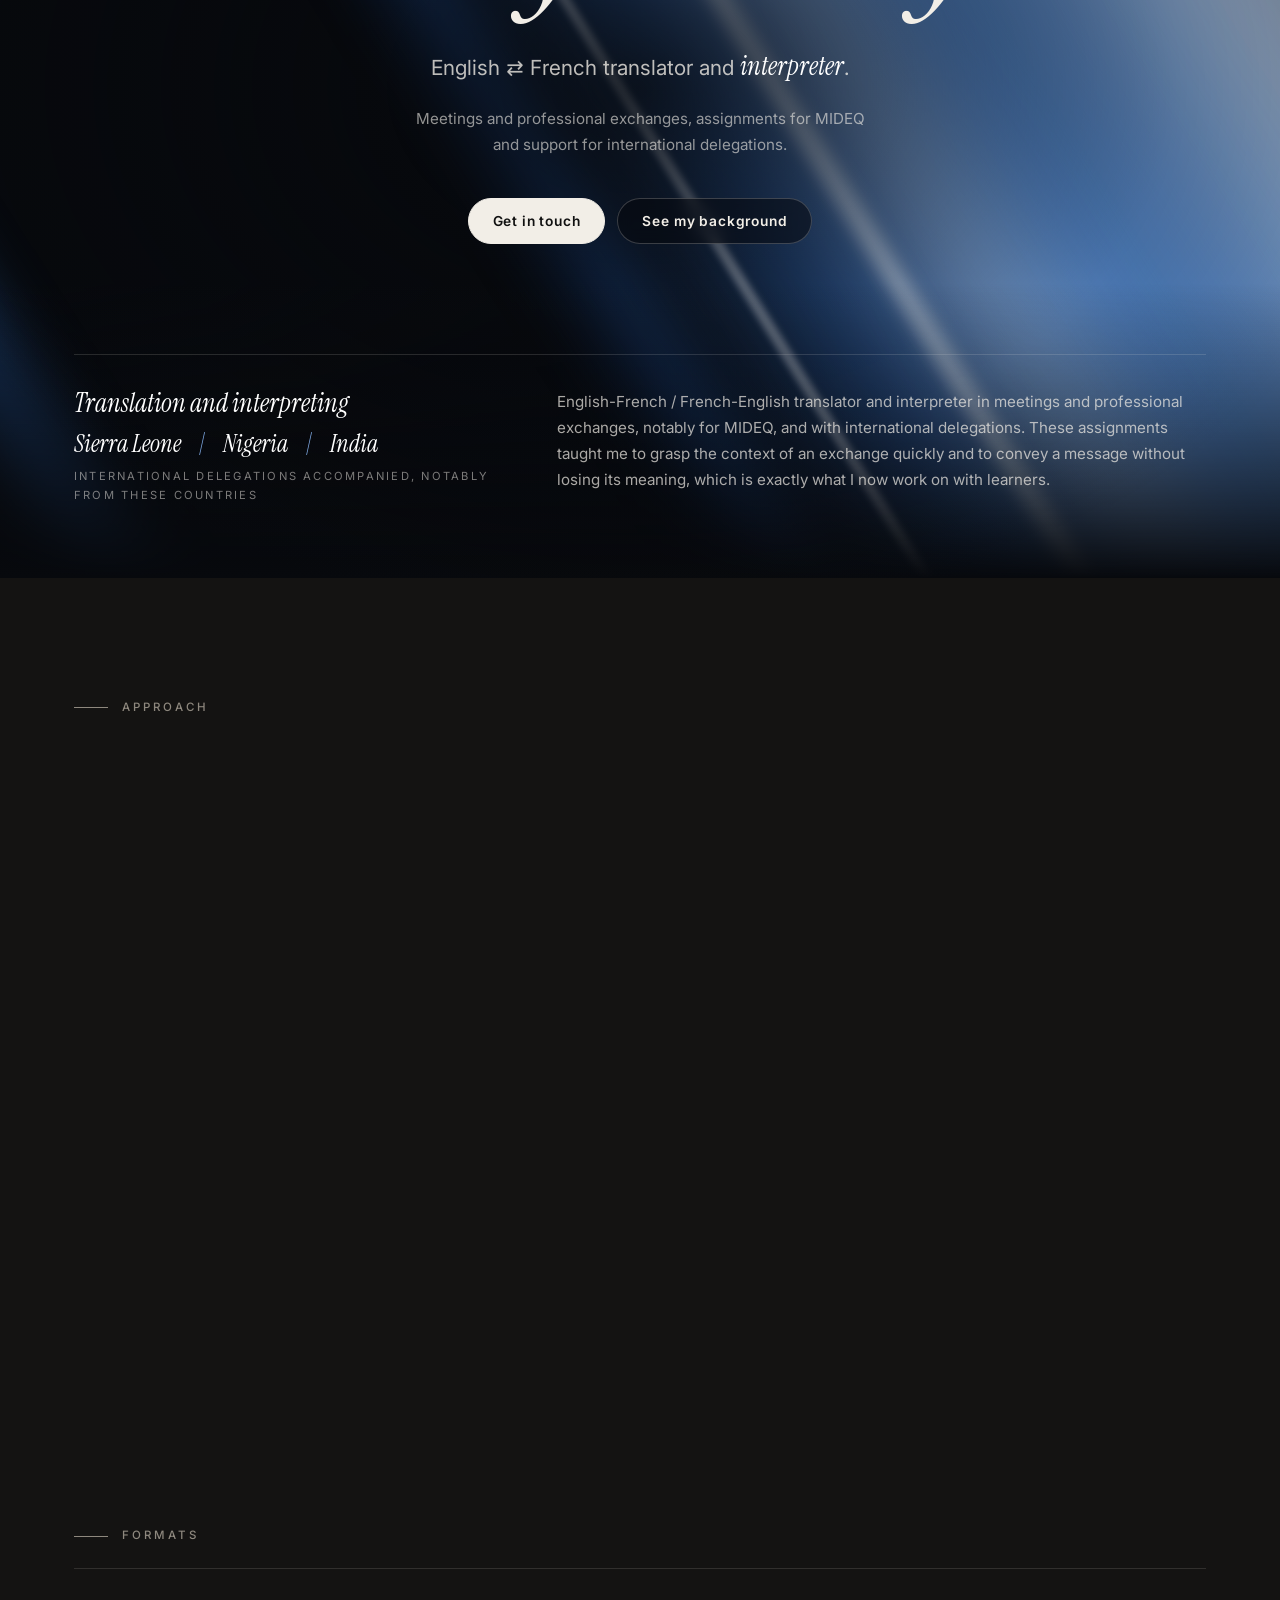
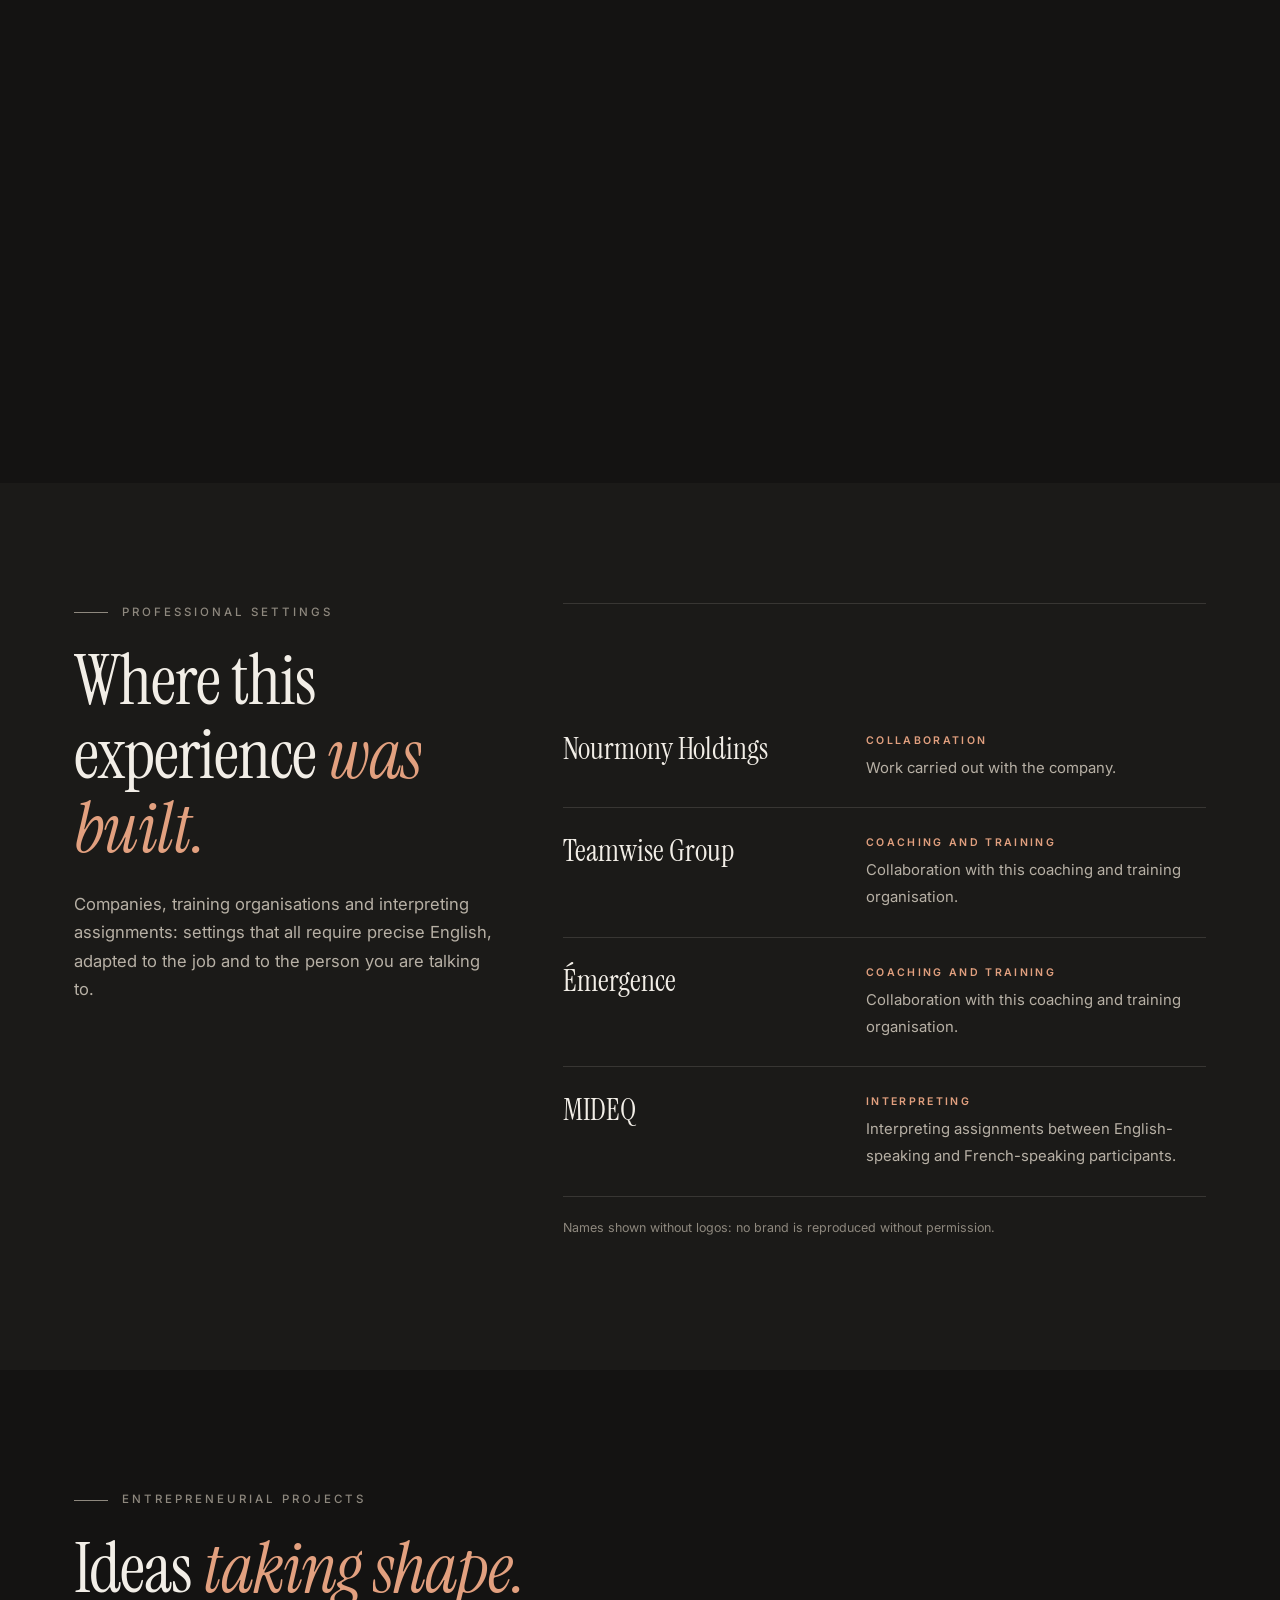
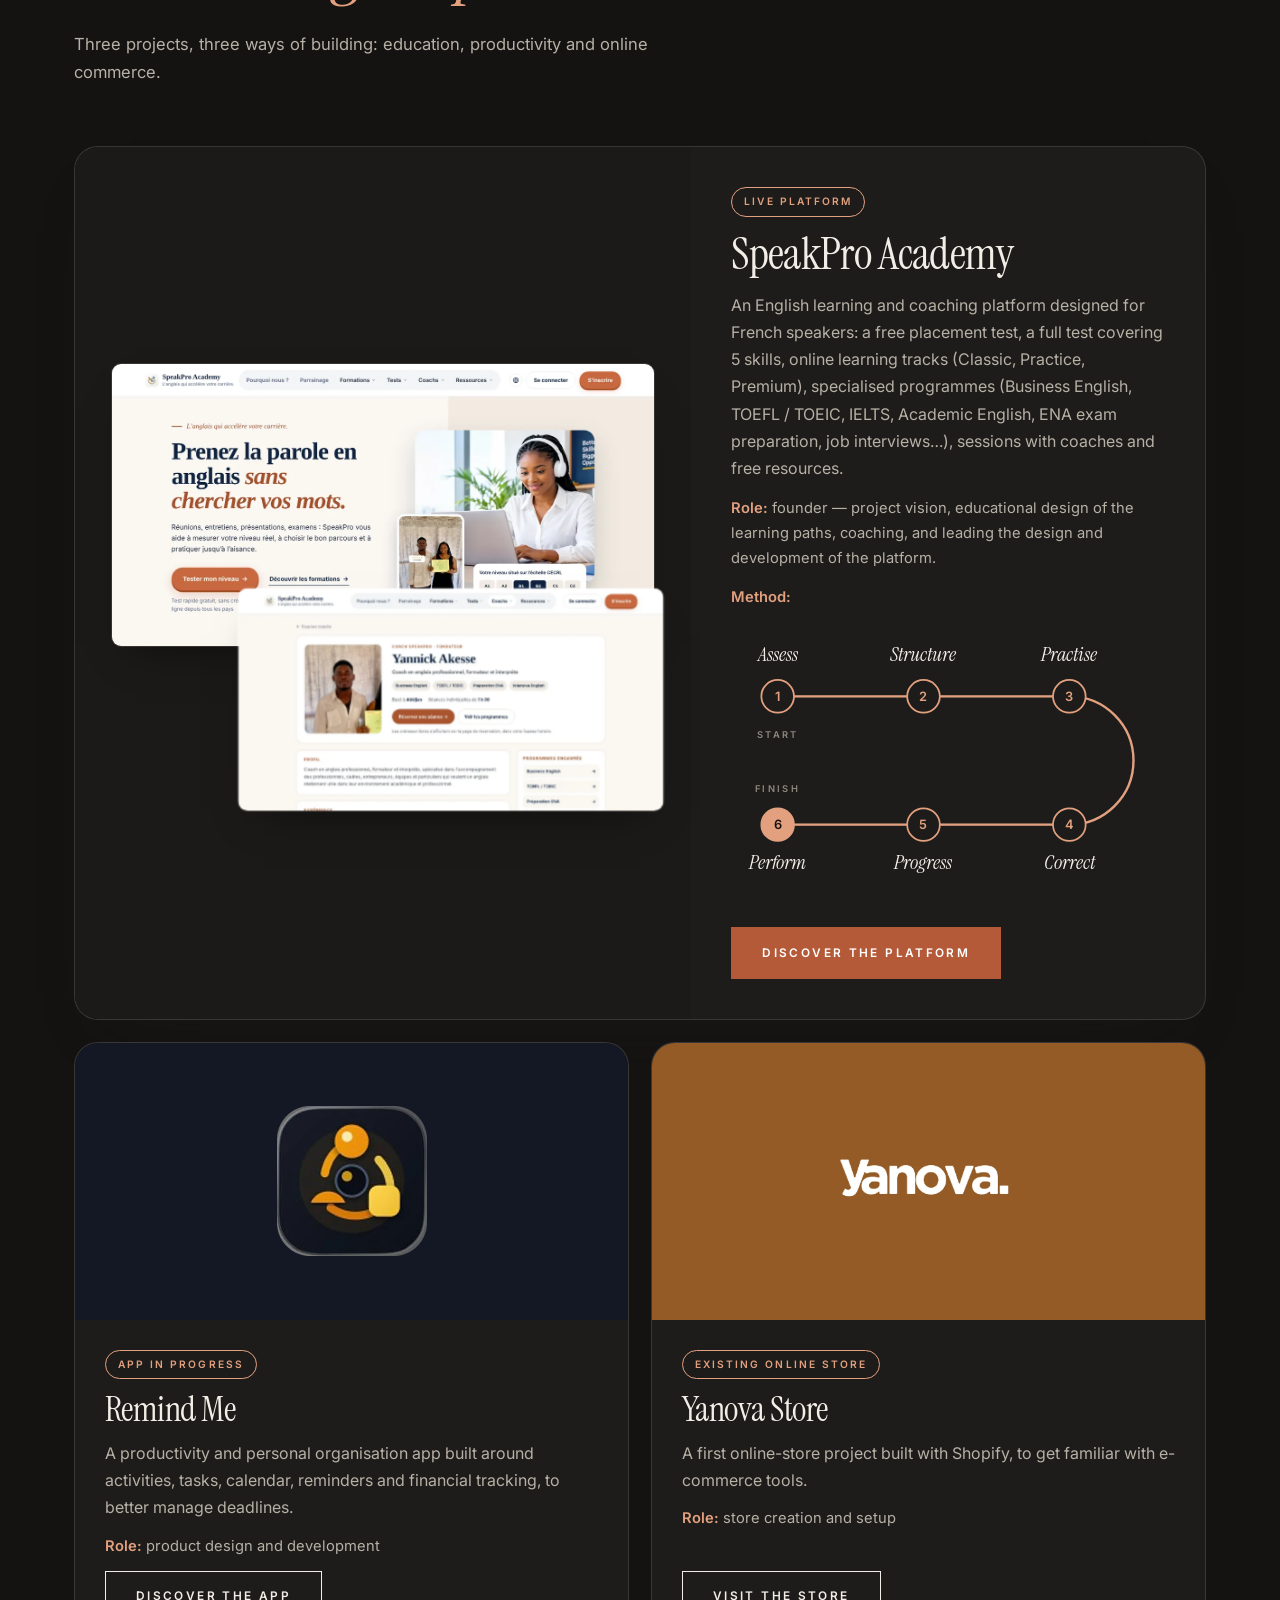
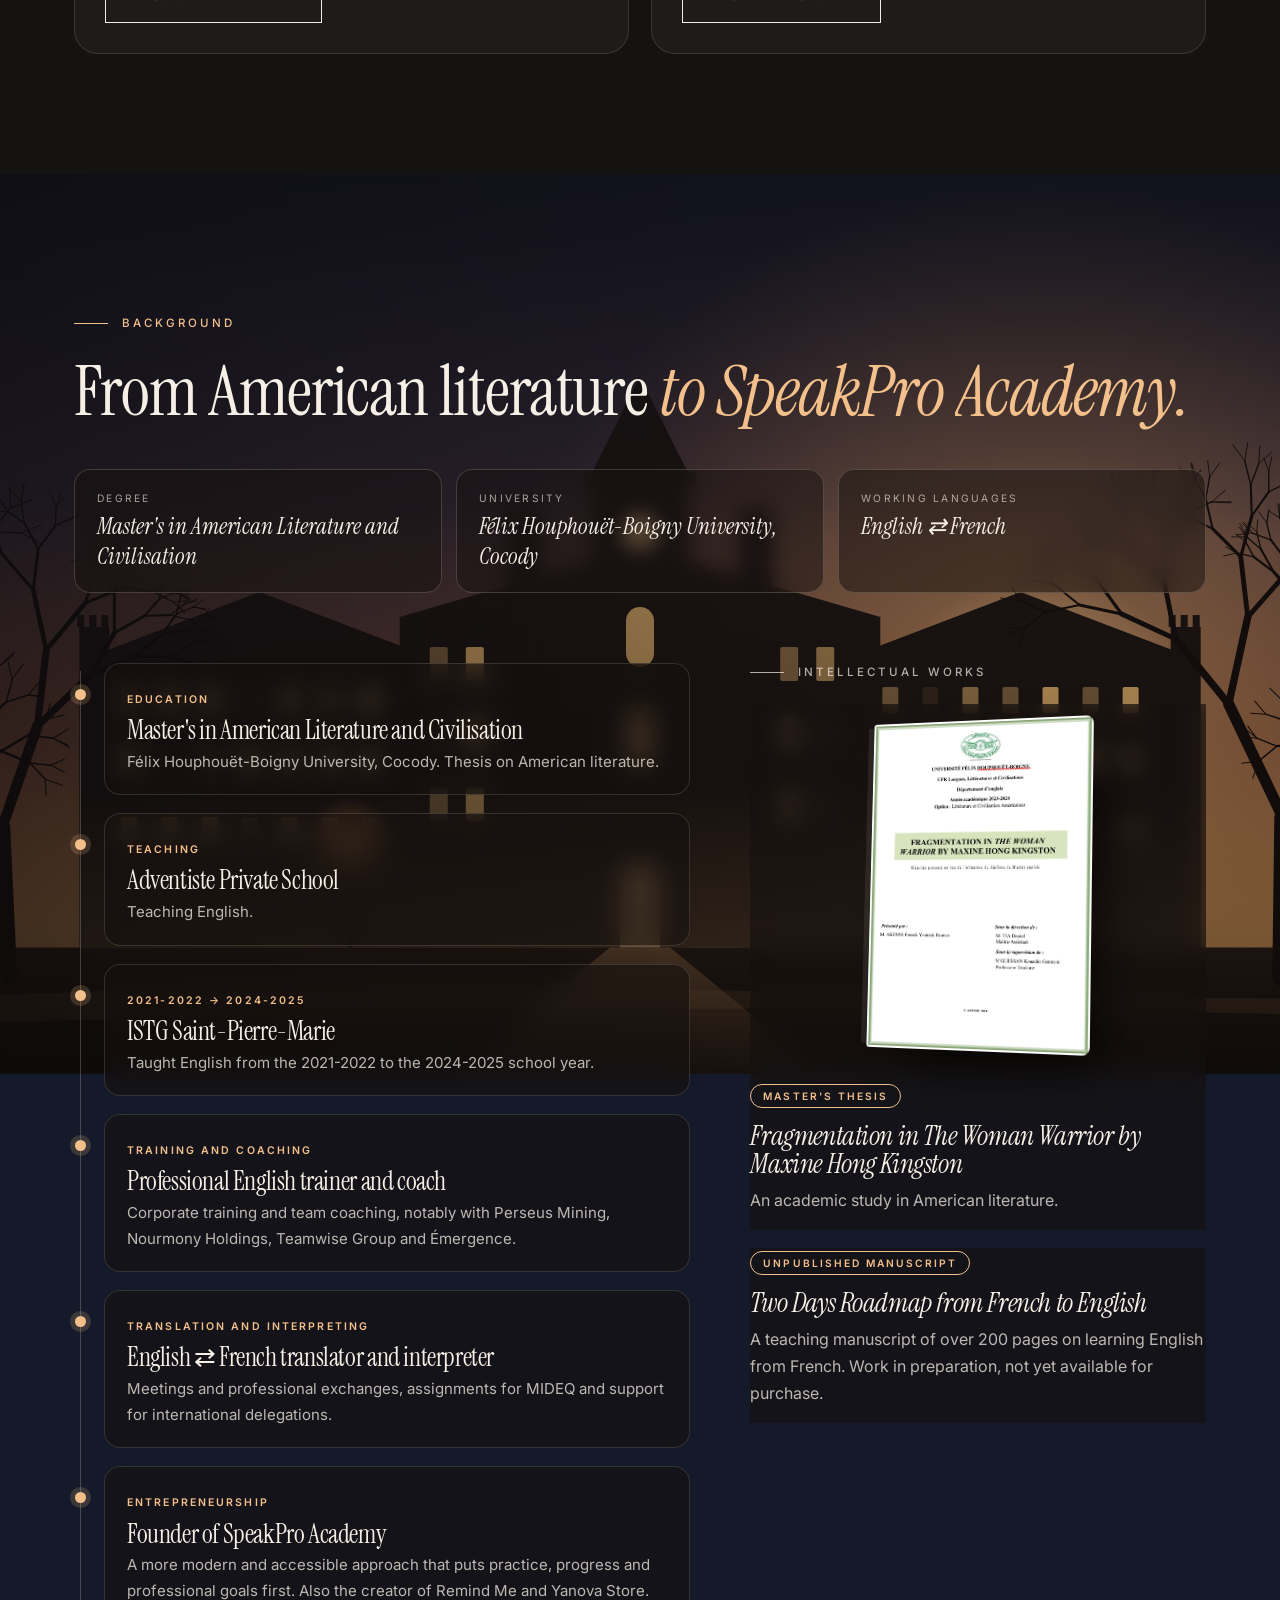
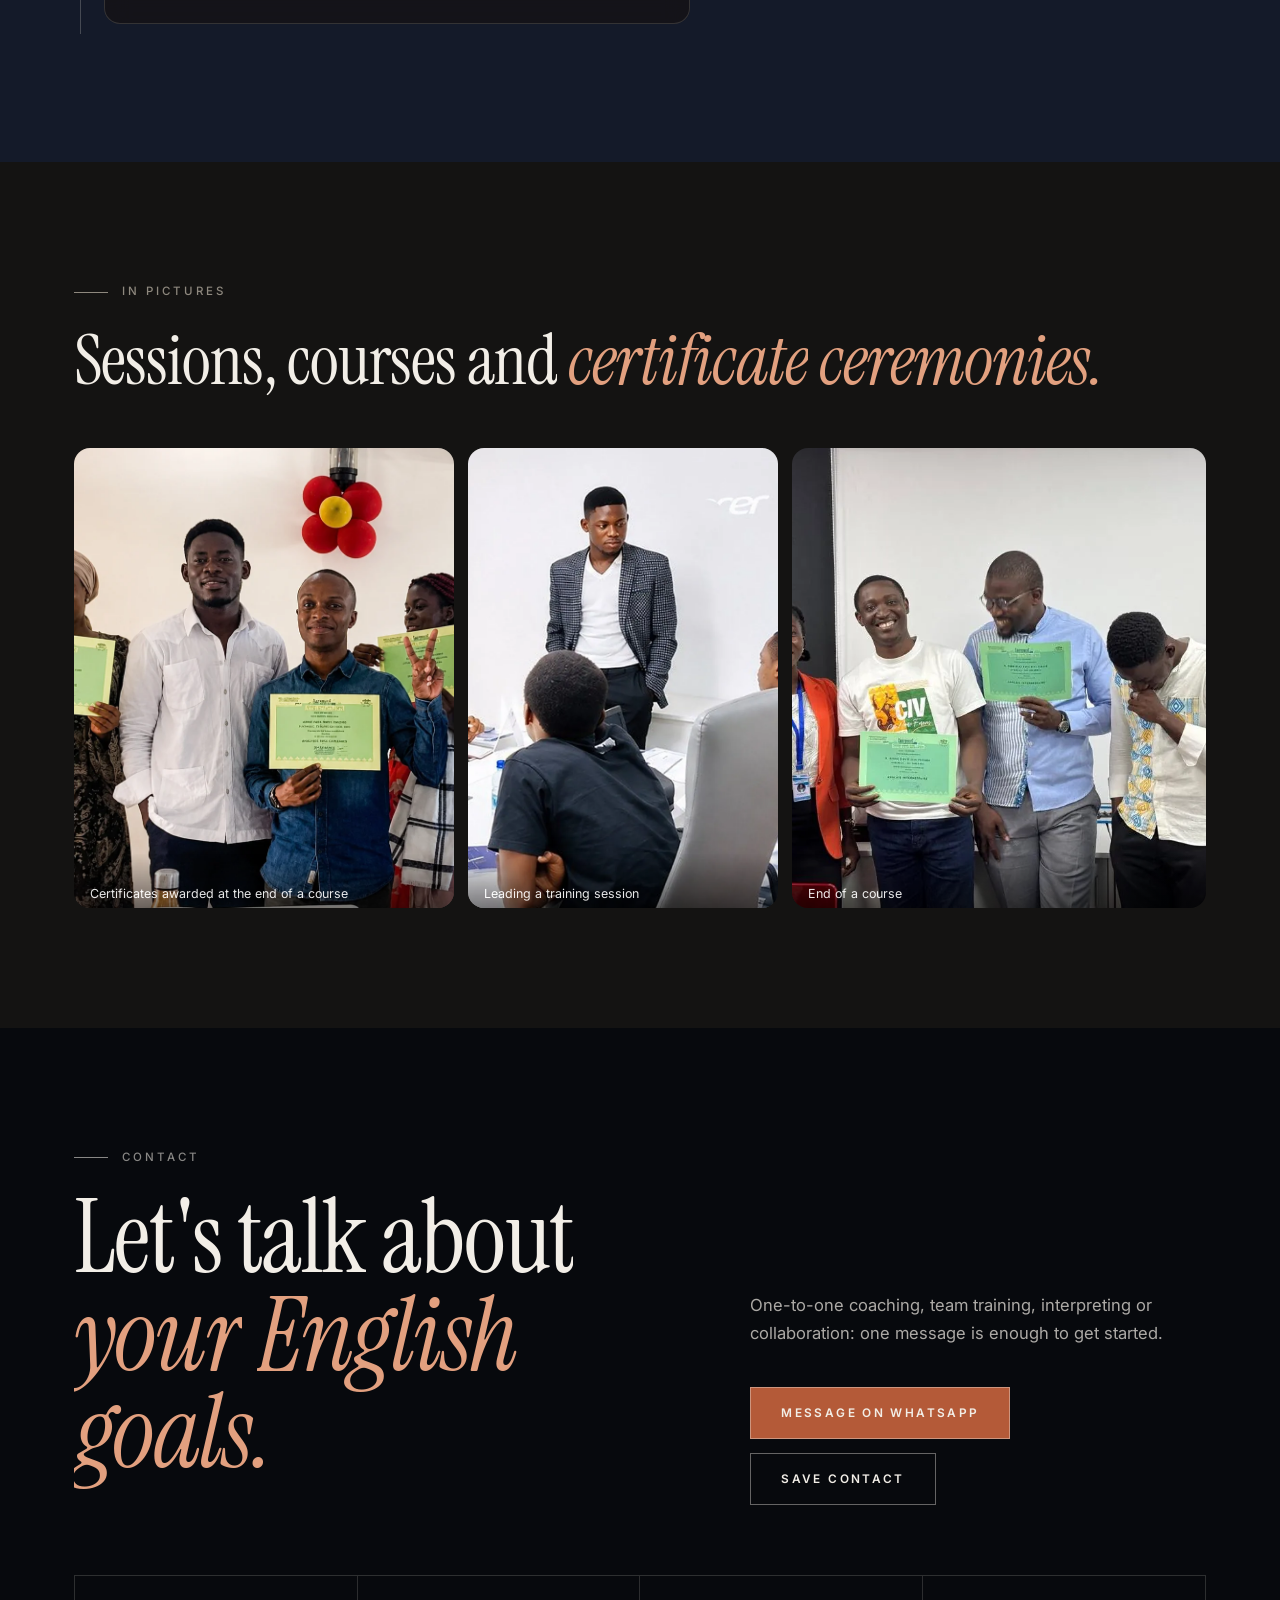
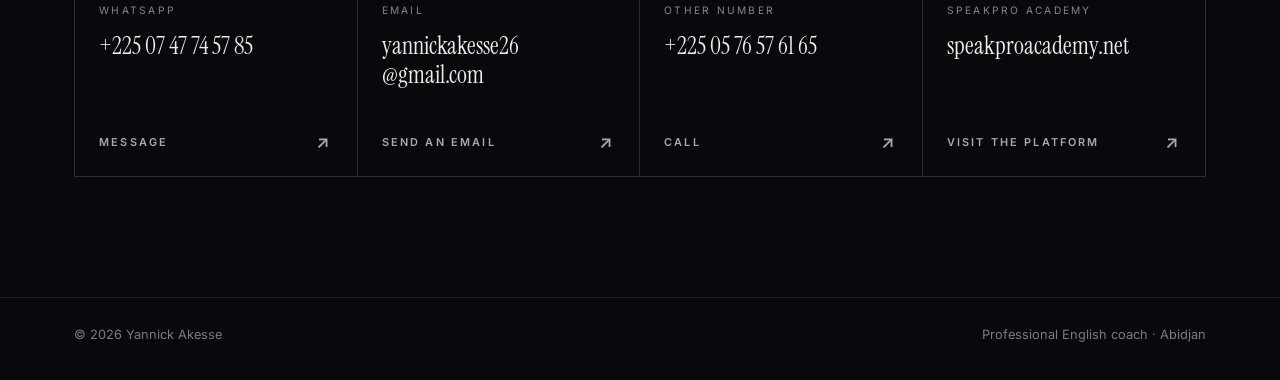
==== commit dd7c6a59: "Descente animée Interpréter → Enseigner → Coacher, nouvelle adresse de Remind Me Co-Authored-By: Cla" ====
--- a/cvenligne/index.html
+++ b/cvenligne/index.html
@@ -181,10 +181,20 @@
 @media(max-width:900px){.about{grid-template-columns:1fr;gap:28px}}
 .about .txt p{color:var(--muted)}
 .about .txt p:first-child{color:var(--text);font-size:1.15rem}
-.dims{display:grid;grid-template-columns:repeat(3,1fr);gap:18px;margin-top:40px}
-@media(max-width:700px){.dims{grid-template-columns:1fr}}
-.dims div{border-top:1px solid var(--text);padding-top:16px;font-size:.94rem;color:var(--muted)}
-.dims b{display:block;font:italic 400 1.7rem/1.1 var(--serif);color:var(--text);margin-bottom:6px}
+.dims{position:relative;display:grid;gap:38px;margin-top:48px;padding-left:52px}
+.dims::before,.dims::after{content:"";position:absolute;left:9px;top:var(--y0,14px);width:1px;background:var(--line)}
+.dims::before{height:calc(var(--y1,200px) - var(--y0,14px))}
+.dims::after{background:linear-gradient(var(--accent),color-mix(in srgb,var(--accent) 40%,transparent));height:var(--fill,0px)}
+.dims div{position:relative;font-size:.94rem;color:var(--muted);opacity:.38;transition:opacity .6s,transform .7s var(--ease)}
+.dims div::before{content:"";position:absolute;left:-49px;top:12px;width:13px;height:13px;border-radius:50%;background:var(--bg);border:1.5px solid var(--soft);transition:background .4s,border-color .4s,transform .5s var(--ease)}
+.dims div.on{opacity:1}
+.dims div>*{display:block;transition:transform .7s var(--ease)}
+.dims div.on>*{transform:translateX(8px)}
+.dims div.on::before{background:var(--accent);border-color:var(--accent);transform:scale(1.15)}
+.dims b{display:block;font:italic 400 2.2rem/1.05 var(--serif);color:var(--text);margin-bottom:6px}
+.dims .ball{position:absolute;left:3px;top:0;width:13px;height:13px;border-radius:50%;background:var(--accent);z-index:2;box-shadow:0 0 0 6px color-mix(in srgb,var(--accent) 16%,transparent),0 0 26px 6px color-mix(in srgb,var(--accent) 55%,transparent);transform:translateY(var(--by,14px));transition:transform .35s cubic-bezier(.34,1.56,.64,1)}
+.dims .ball.hit{animation:squash .45s var(--ease)}
+@keyframes squash{30%{scale:1.35 .7}60%{scale:.9 1.12}100%{scale:1}}
 
 /* ============ Expertise ============ */
 .sand{background:var(--sand)}
@@ -434,6 +444,7 @@
 .no-js h1 .ln>span,.no-js .wd>span{transform:none}
 .no-js .portrait .frame,.no-js .reveal-img{clip-path:none}
 .no-js .motto .w{opacity:1}
+.no-js .dims div{opacity:1}
 .no-js .circuit .n{opacity:1;transform:none}.no-js .circuit .run{stroke-dashoffset:0}.no-js .journey::after{transform:none}
 .no-js #intro{display:none}
 </style>
@@ -501,7 +512,7 @@
     <p data-i18n="a2">Diplômé d'un Master en Littérature et Civilisation Américaines de l'Université Félix Houphouët-Boigny de Cocody, j'ai d'abord enseigné l'anglais, notamment à l'Adventiste Private School puis à l'ISTG Saint-Pierre-Marie, de 2021-2022 à 2024-2025.</p>
     <p data-i18n="a3">J'ai ensuite élargi mon activité à la formation en entreprise, au coaching en anglais professionnel et à l'interprétation anglais-français : auprès d'entreprises, de structures de formation et de délégations internationales, en présentiel comme en ligne.</p>
     <p data-i18n="a4">Aujourd'hui, je réunis ces expériences dans SpeakPro Academy, la plateforme d'apprentissage et de coaching en anglais que j'ai fondée pour rendre l'anglais plus accessible et plus utile aux professionnels francophones.</p>
-    <div class="dims">
+    <div class="dims" id="dims"><i class="ball" aria-hidden="true"></i>
       <div><b data-i18n="d1t">Interpréter</b><span data-i18n="d1">apprend à écouter vite et juste.</span></div>
       <div><b data-i18n="d2t">Enseigner</b><span data-i18n="d2">apprend à expliquer simplement.</span></div>
       <div><b data-i18n="d3t">Coacher</b><span data-i18n="d3">fait pratiquer jusqu'à l'aisance.</span></div>
@@ -644,7 +655,7 @@
       <span class="status" data-i18n="j4s">Application en évolution</span><h3>Remind Me</h3>
       <p data-i18n="j4">Application de productivité et d'organisation personnelle autour des activités, des tâches, du calendrier, des rappels et du suivi financier, pour mieux gérer ses échéances.</p>
       <p class="meta"><b data-i18n="rl">Rôle :</b> <span data-i18n="j4r">conception et développement du produit</span></p>
-      <a class="btn" href="https://remind-me-saas.vercel.app/" target="_blank" rel="noopener"><span data-i18n="j4b">Découvrir l'application</span></a></div></article>
+      <a class="btn" href="https://tryremind-me.vercel.app/" target="_blank" rel="noopener"><span data-i18n="j4b">Découvrir l'application</span></a></div></article>
     <article class="rv" style="--d:.1s"><div class="shot" style="background:rgb(148,91,38)"><img src="media/projets/yanova-logo.webp" width="900" height="300" alt="Logo Yanova Store" loading="lazy"></div><div class="pb">
       <span class="status" data-i18n="j5s">Boutique en ligne existante</span><h3>Yanova Store</h3>
       <p data-i18n="j5">Première expérience de création de boutique en ligne avec Shopify, pour se familiariser avec les outils du commerce électronique.</p>
@@ -849,6 +860,18 @@
 links.forEach(a=>a.addEventListener('click',closeMenu));
 document.addEventListener('keydown',e=>{if(e.key==='Escape'&&nav.classList.contains('open')){closeMenu();bg.focus()}});
 
+/* Interpréter → Enseigner → Coacher : la boule descend avec le défilement */
+const dims=document.getElementById('dims'),ball=dims.querySelector('.ball'),dItems=[...dims.querySelectorAll('div')];let dLast=-1;
+function dimsFlow(){
+  const ys=dItems.map(d=>d.offsetTop+12);const y0=ys[0],y1=ys[ys.length-1];
+  dims.style.setProperty('--y0',(y0+6)+'px');dims.style.setProperty('--y1',(y1+6)+'px');
+  const r=dims.getBoundingClientRect();
+  let p=RM?1:Math.min(1,Math.max(0,(innerHeight*.62-r.top-y0)/(y1-y0)));
+  const y=y0+p*(y1-y0);
+  ball.style.setProperty('--by',y+'px');dims.style.setProperty('--fill',Math.max(0,y-y0)+'px');
+  let n=-1;dItems.forEach((d,i)=>{const on=y>=ys[i]-2;d.classList.toggle('on',on);if(on)n=i});
+  if(n>dLast&&n>0){ball.classList.remove('hit');void ball.offsetWidth;ball.classList.add('hit')}dLast=n;
+}
 /* Effets liés au défilement */
 const prog=document.querySelector('.progress'),motto=document.getElementById('motto'),tl=document.getElementById('tl');
 const par=[...document.querySelectorAll('[data-speed]')];
@@ -863,6 +886,7 @@
   if(ws.length){const p=Math.min(1,Math.max(0,(innerHeight*.85-r.top)/(r.height+innerHeight*.35)));const k=Math.round(p*ws.length);ws.forEach((w,i)=>w.classList.toggle('on',i<k))}
   const cs=document.querySelector('.campus .front'),cr=cs.closest('.campus').getBoundingClientRect();
   if(!RM&&cr.top<innerHeight&&cr.bottom>0)cs.style.setProperty('--cy',(Math.max(0,1-(innerHeight-cr.top)/(cr.height+innerHeight))*60).toFixed(1)+'px');
+  dimsFlow();
   const tr=tl.getBoundingClientRect();tl.style.setProperty('--p',Math.min(1,Math.max(0,(innerHeight*.7-tr.top)/tr.height)));
   if(!RM)par.forEach(el=>{const b=el.parentElement.getBoundingClientRect();if(b.bottom<-200||b.top>innerHeight+200)return;
     const c=(b.top+b.height/2-innerHeight/2);el.style.transform='translate3d(0,'+(c*-parseFloat(el.dataset.speed)).toFixed(1)+'px,0)'});
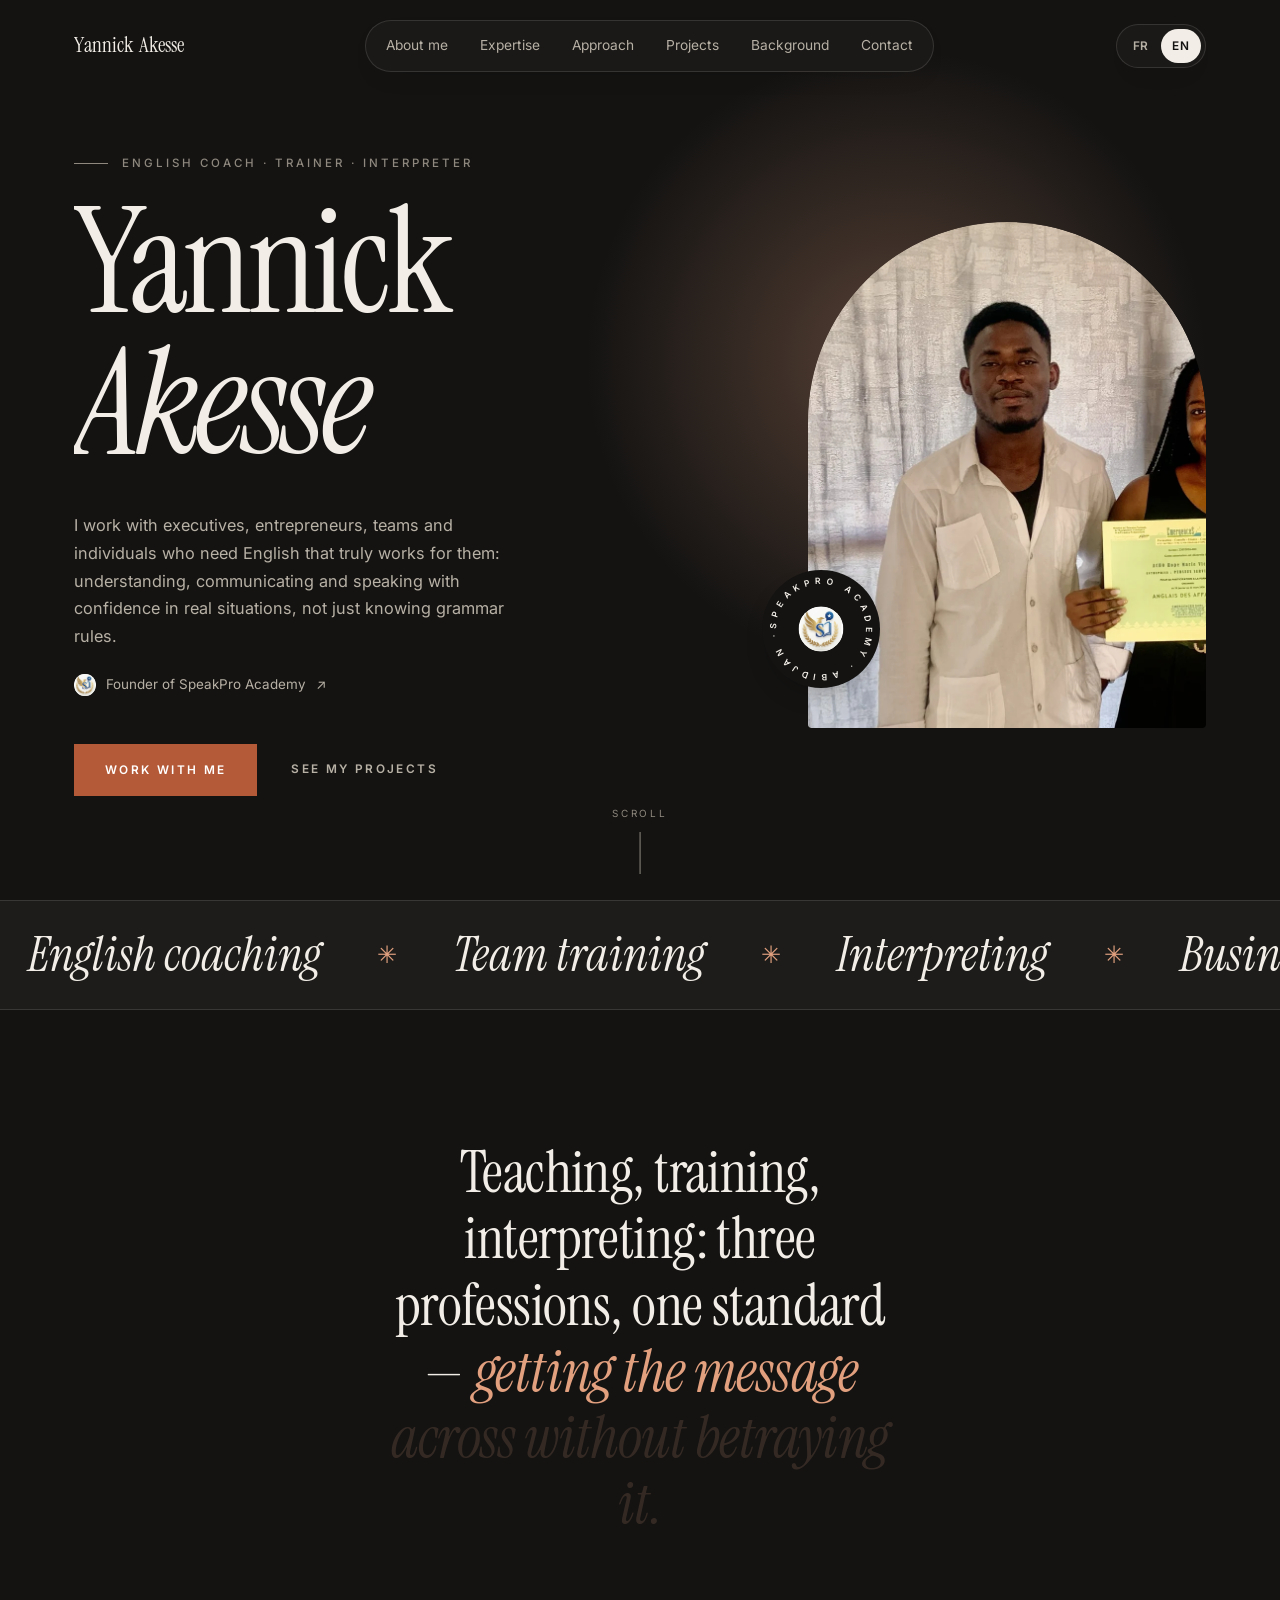
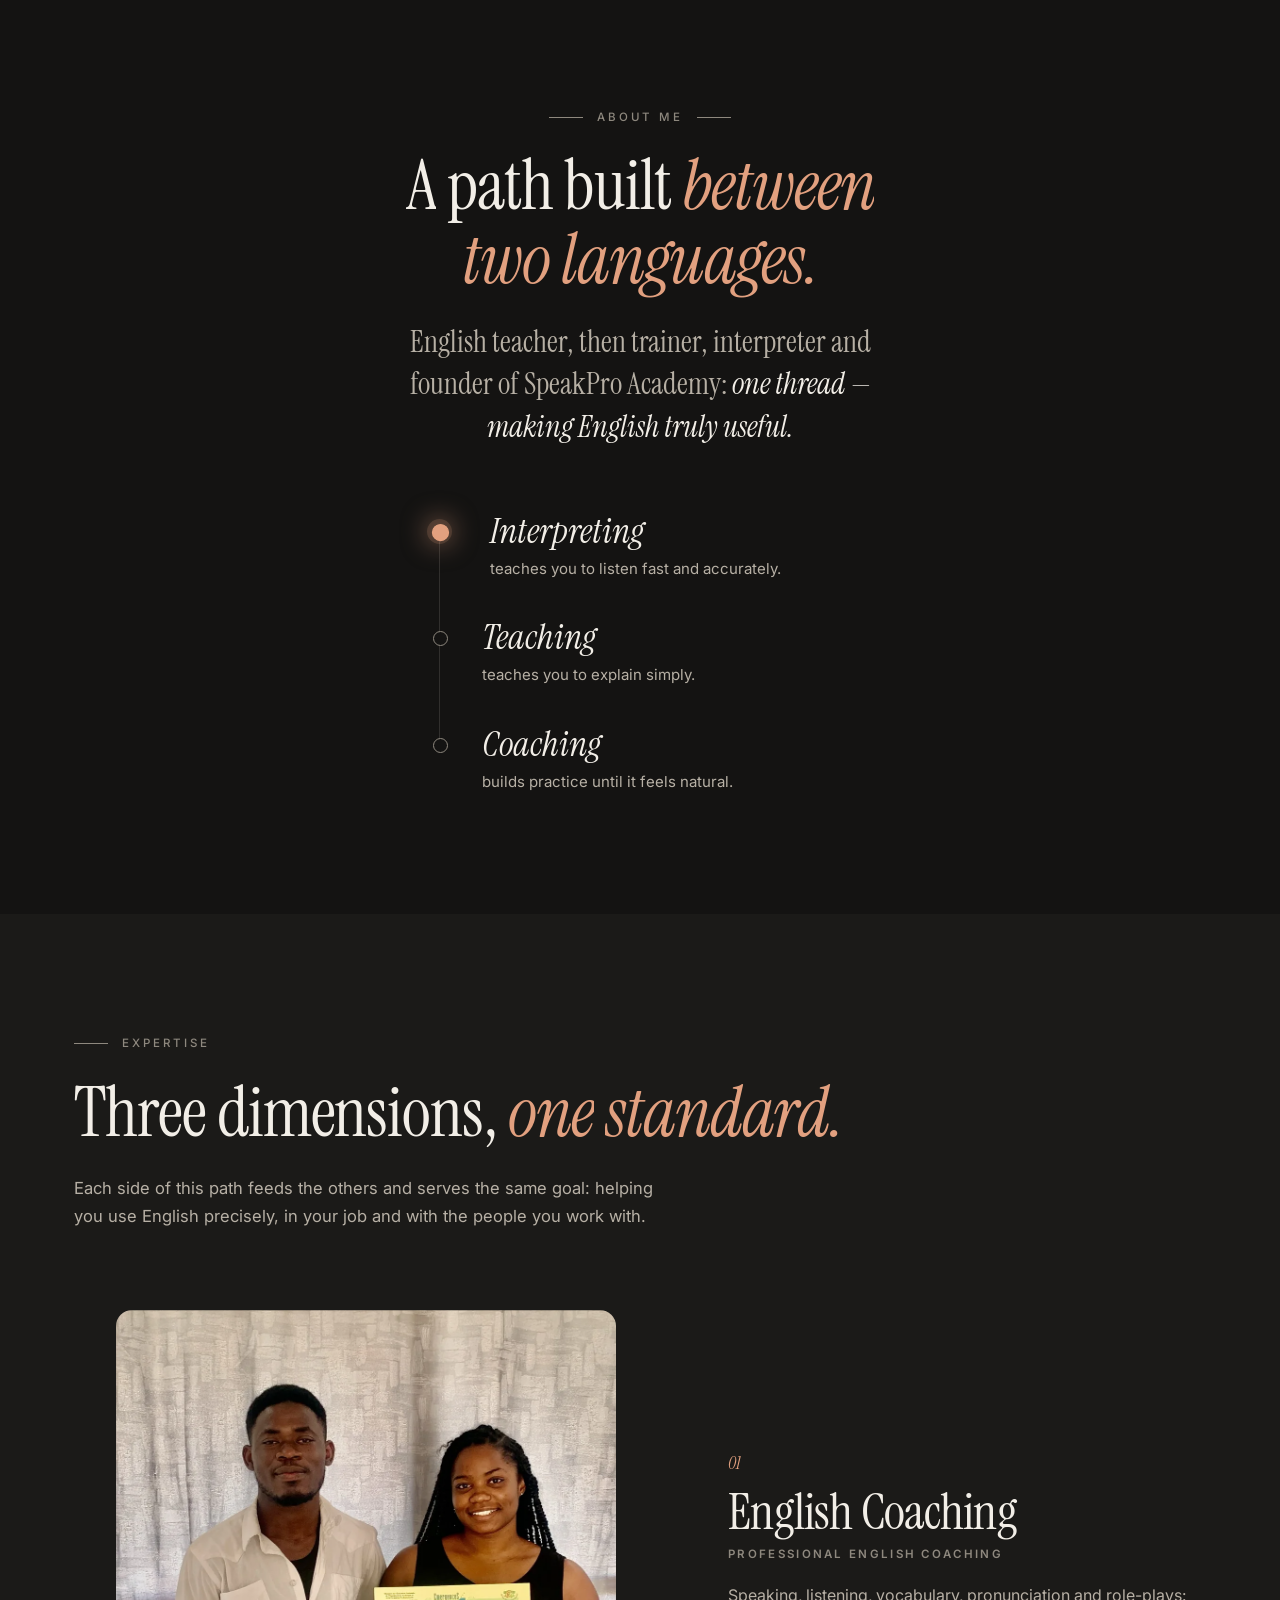
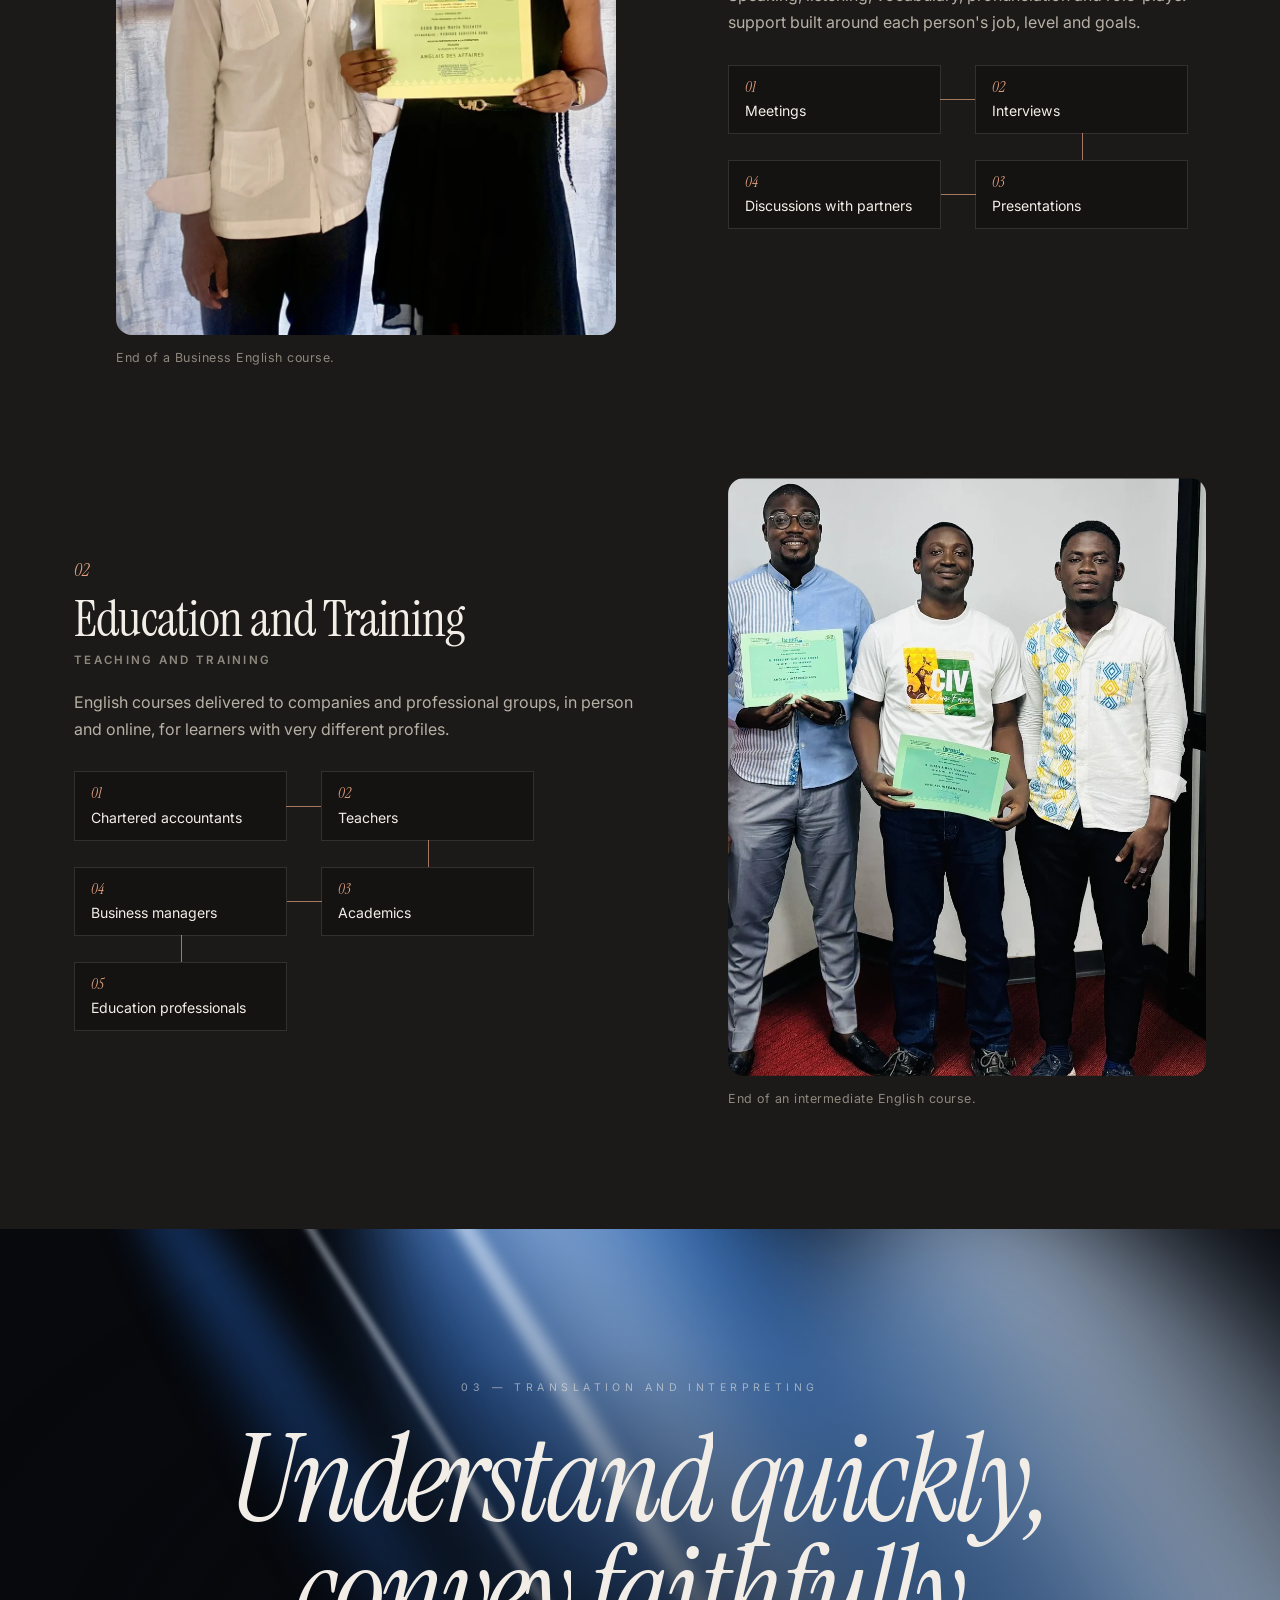
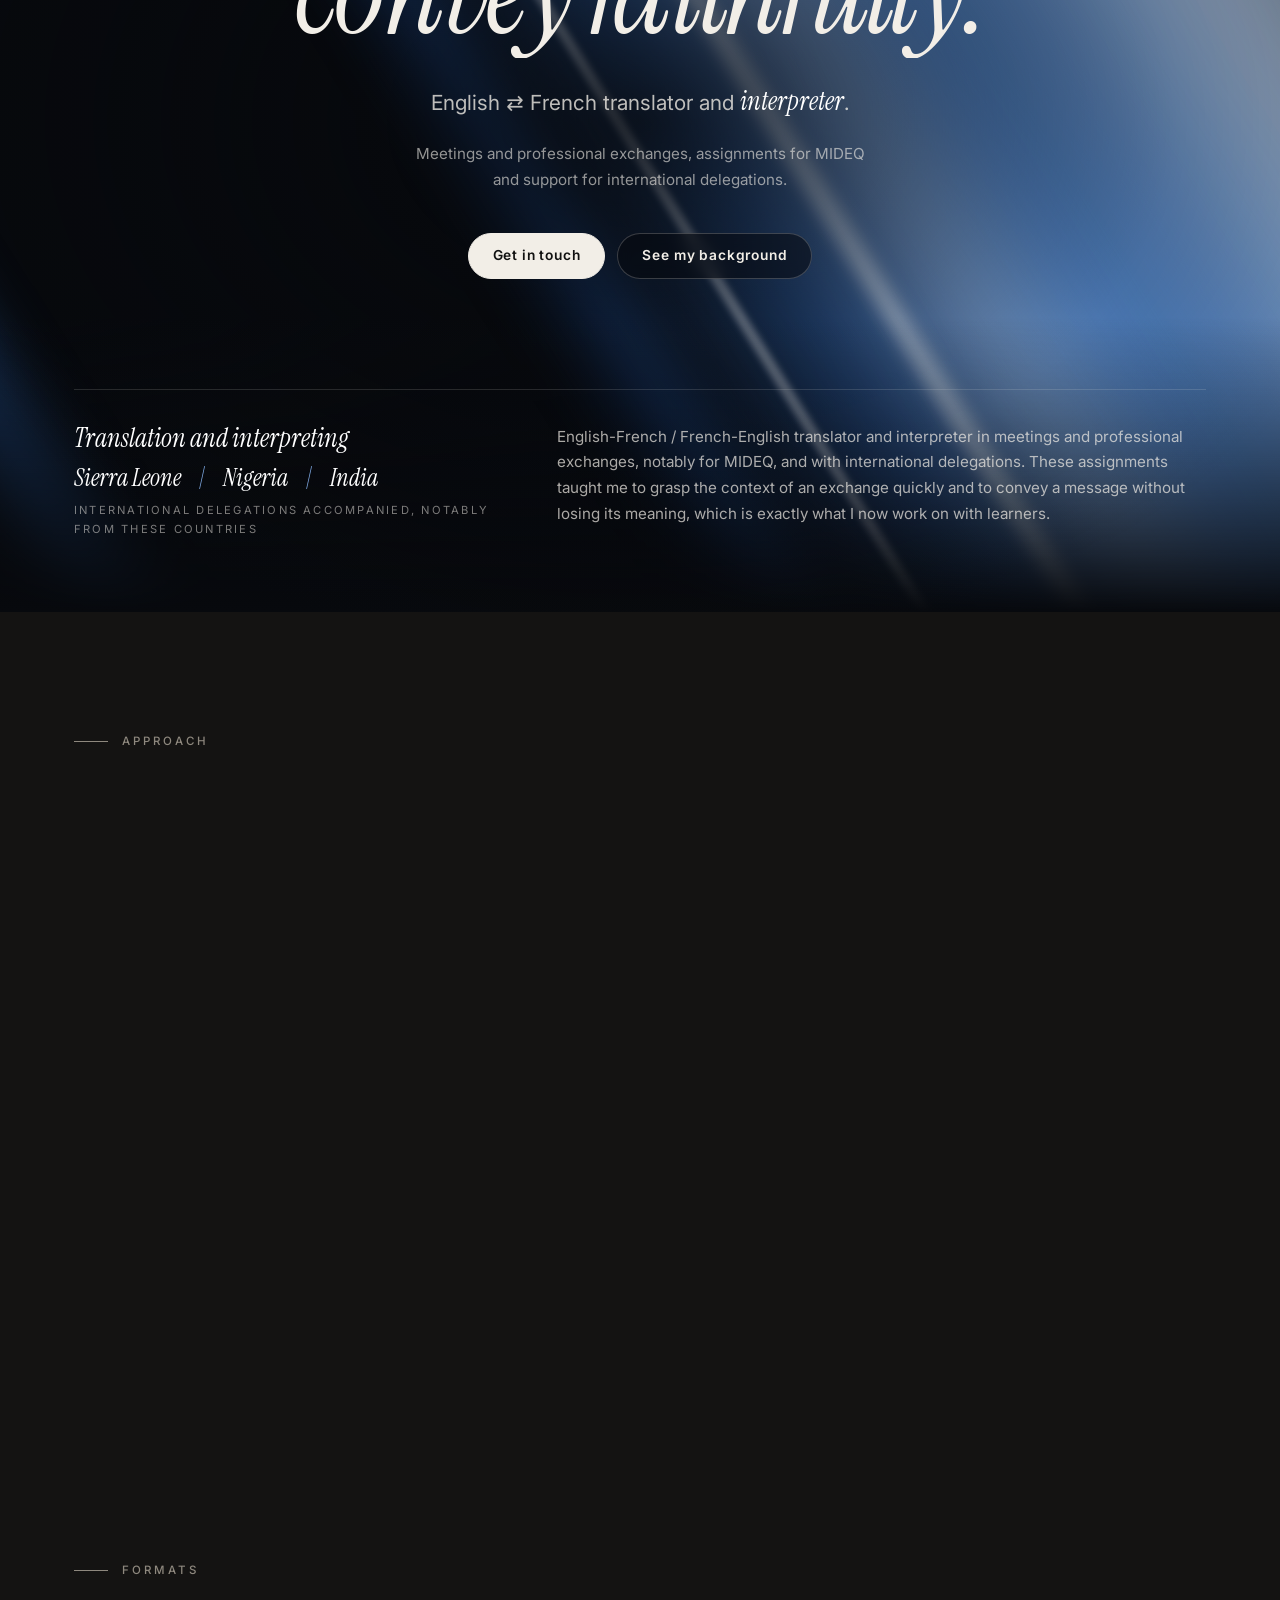
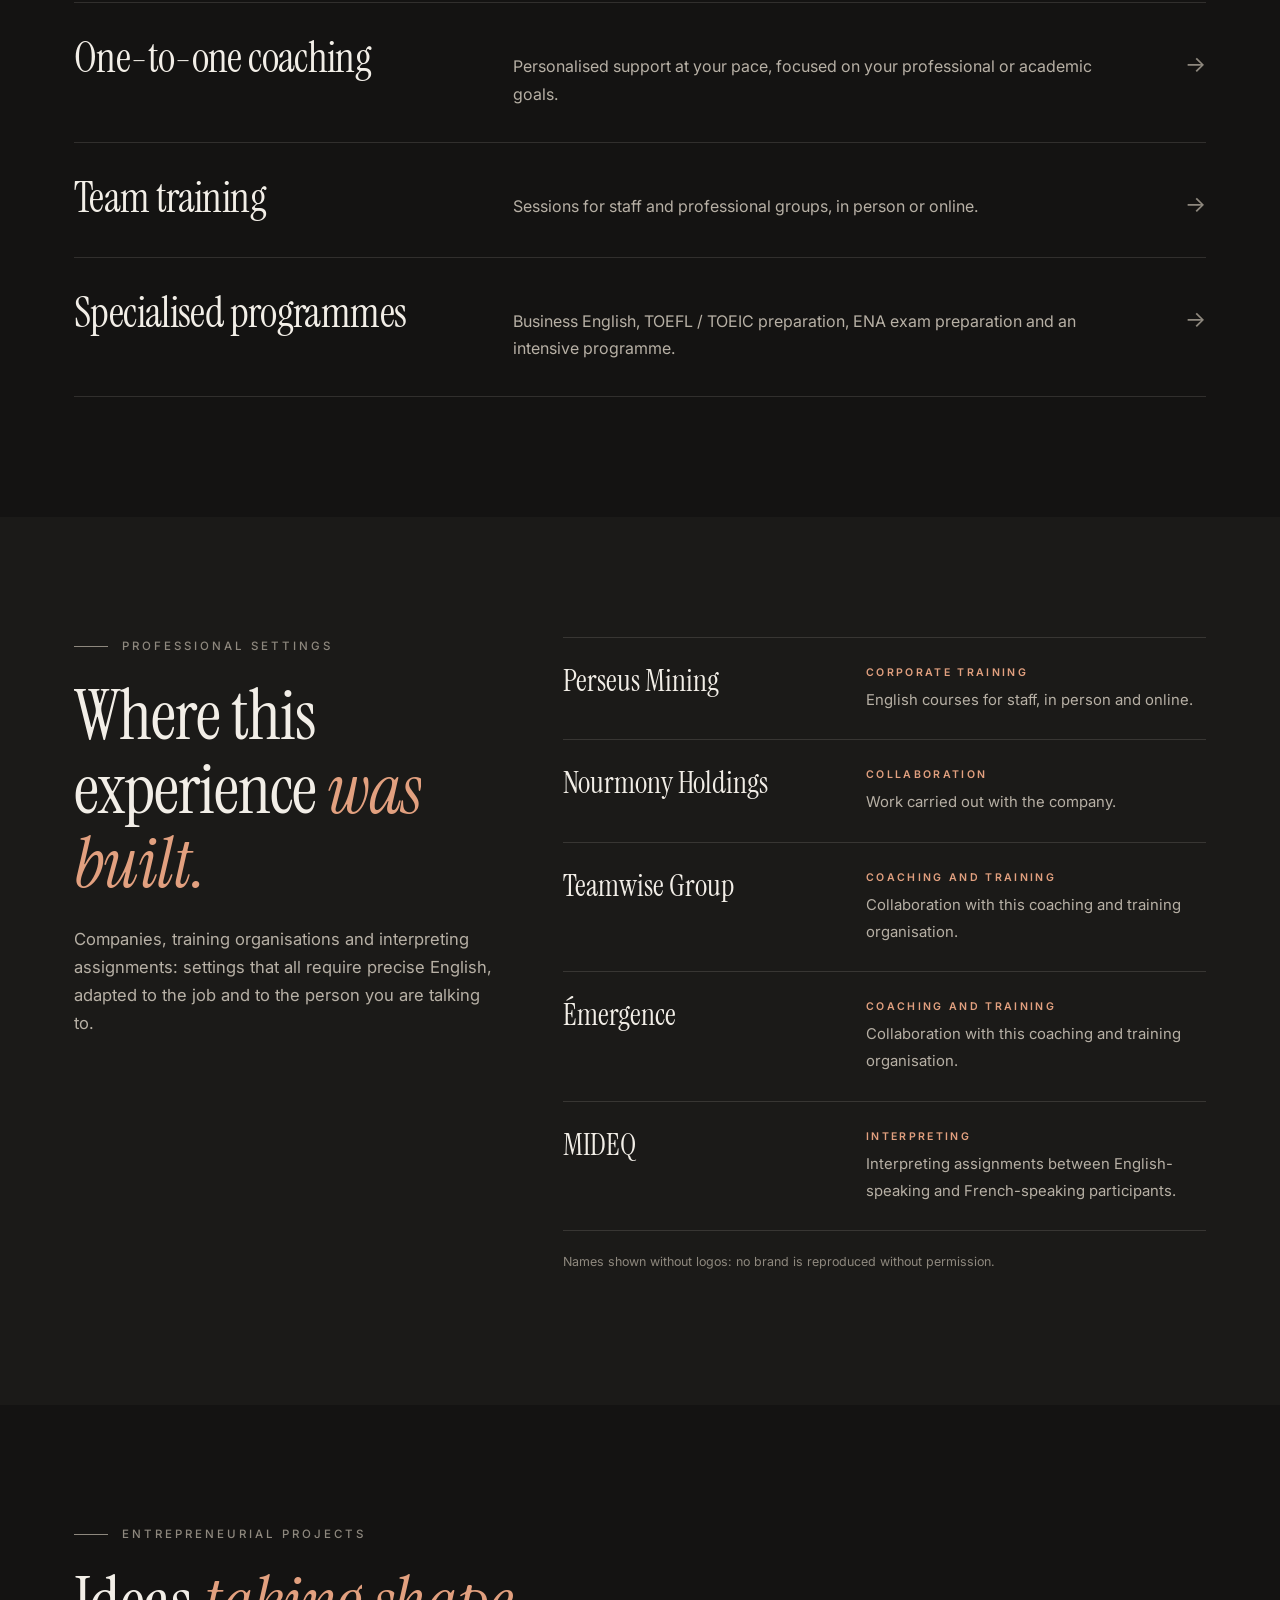
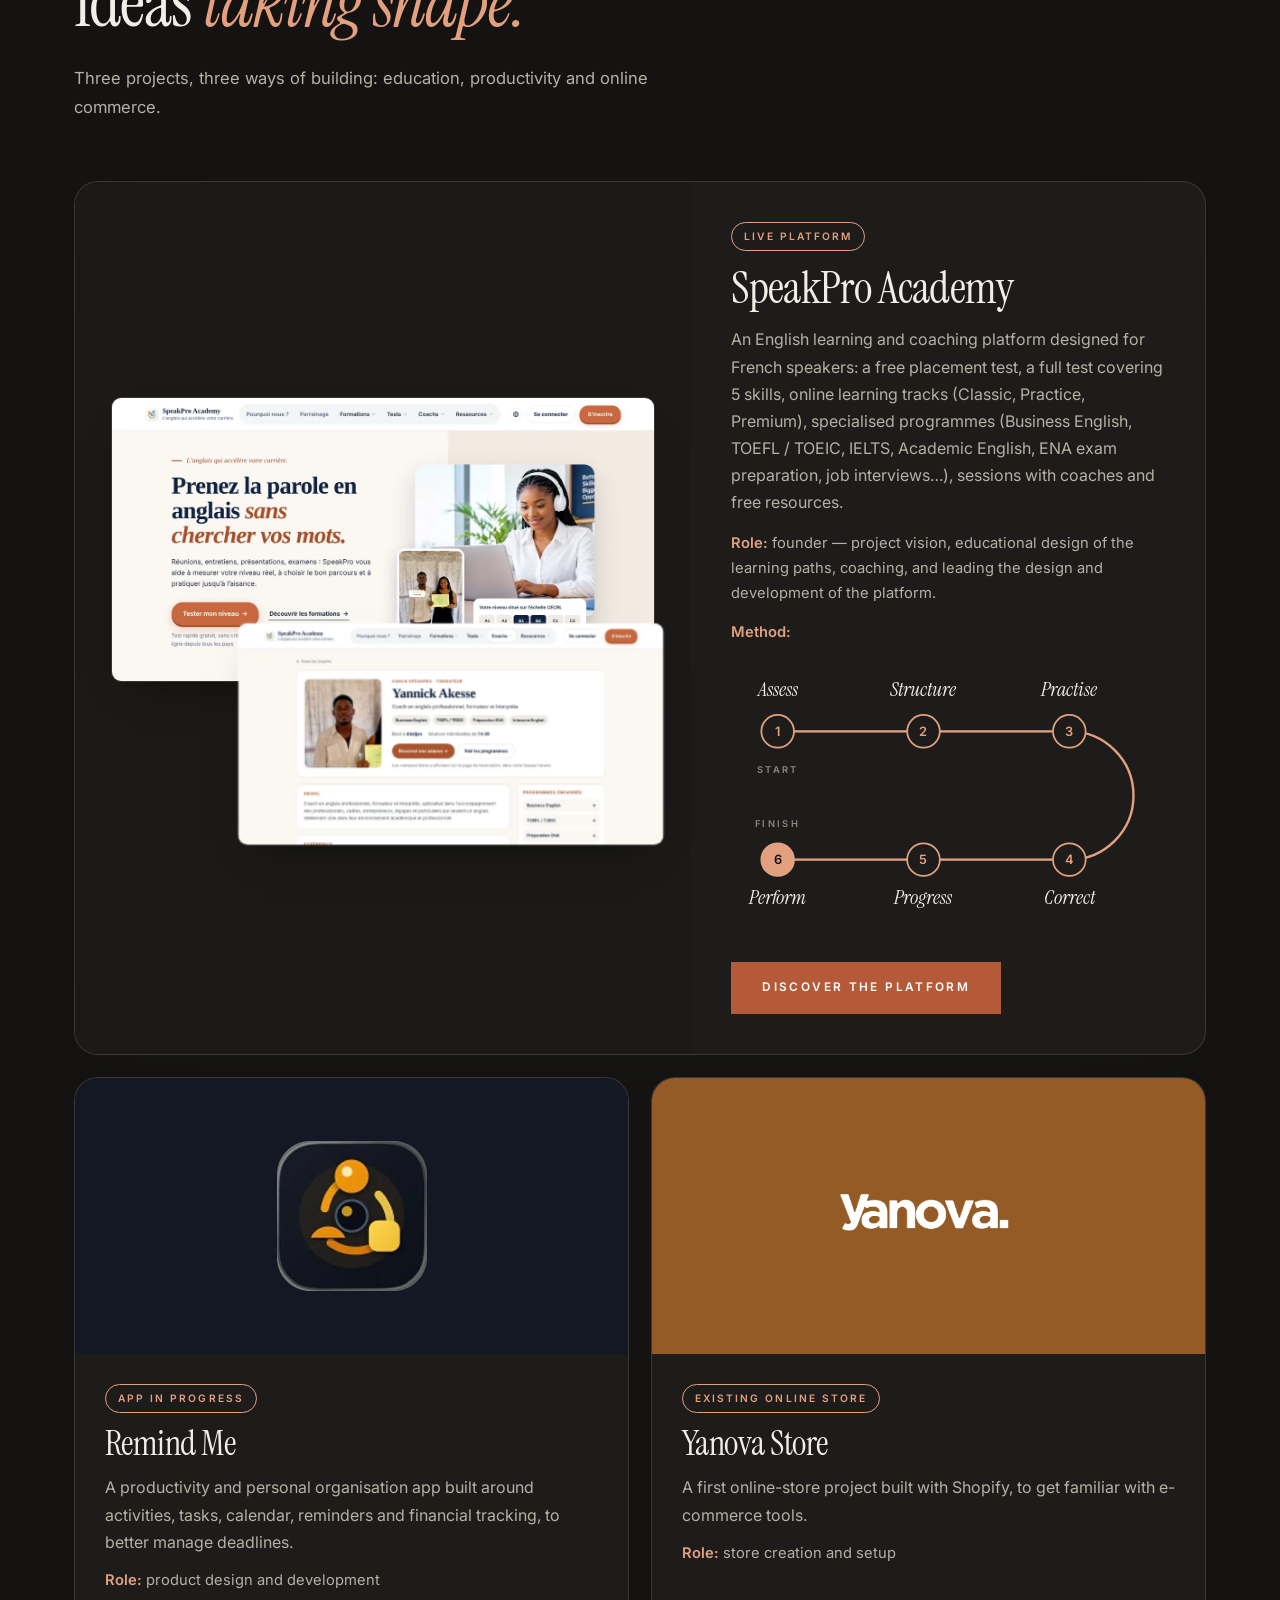
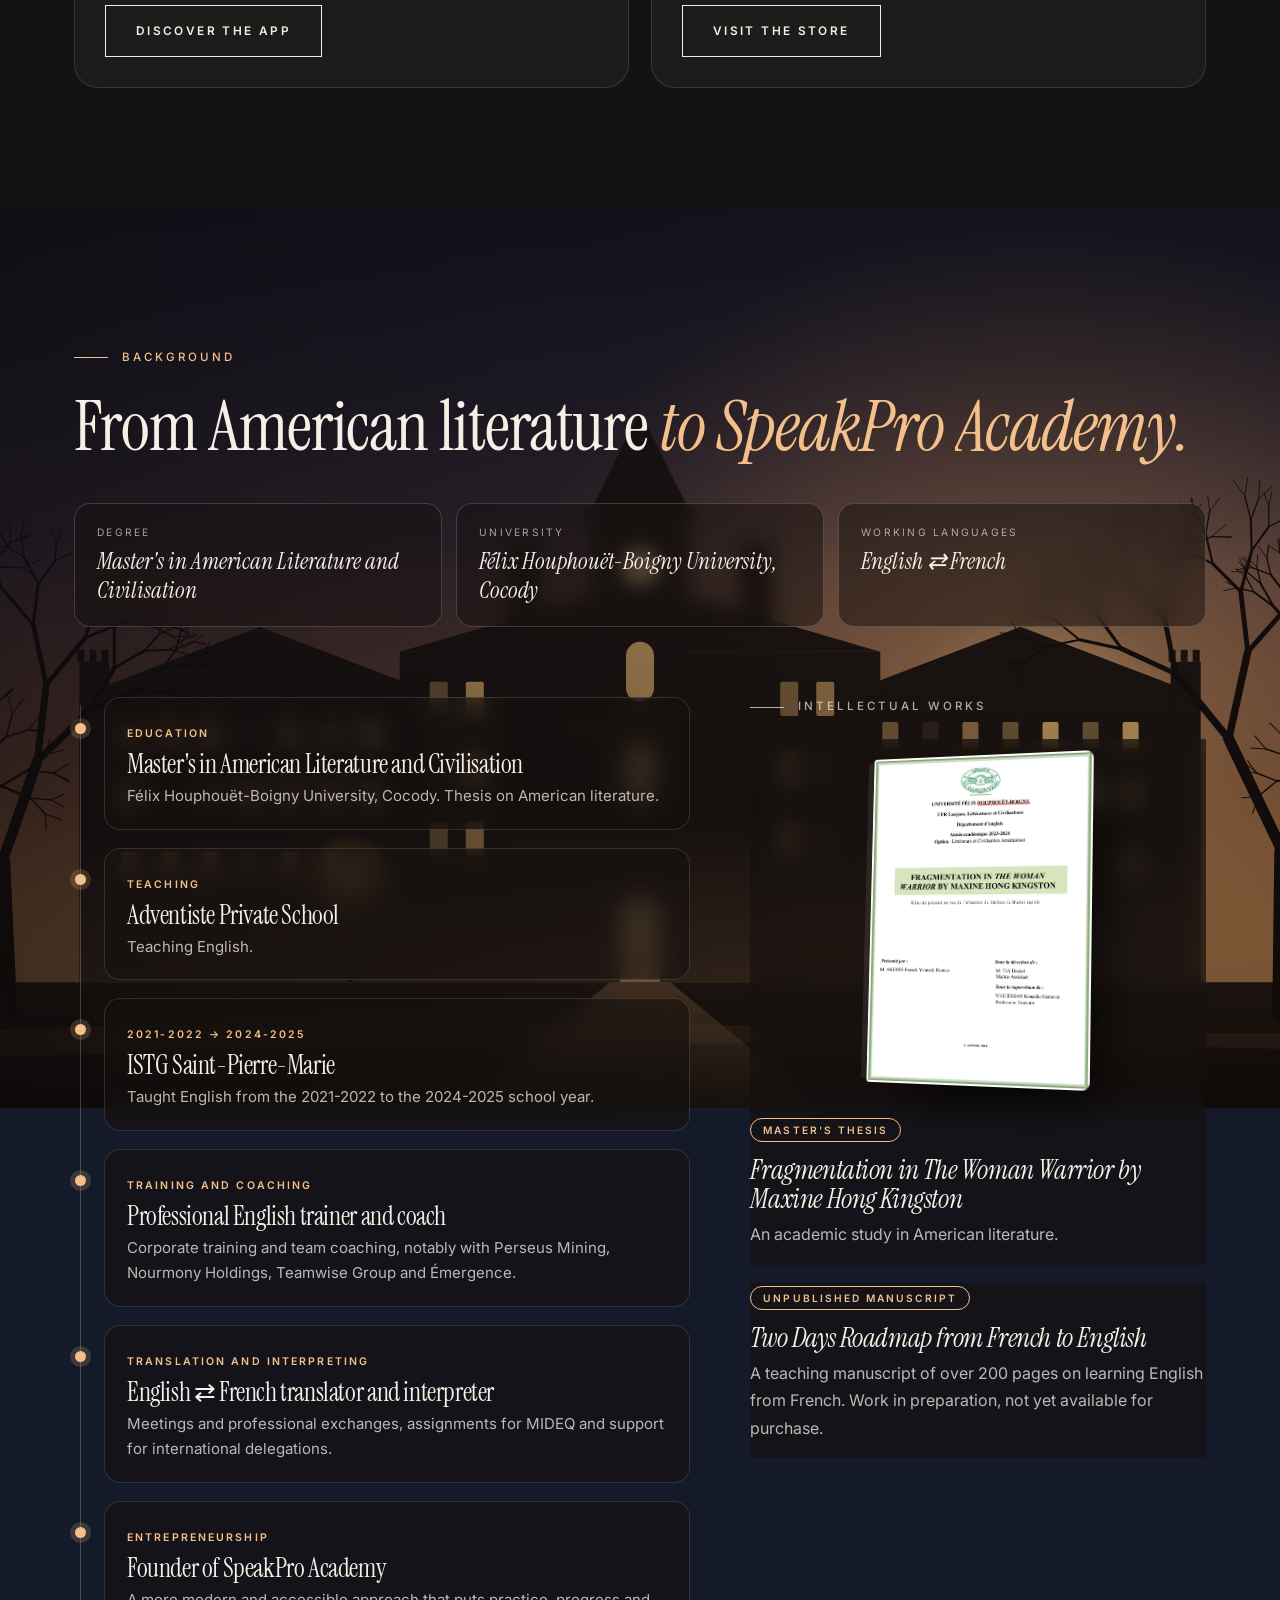
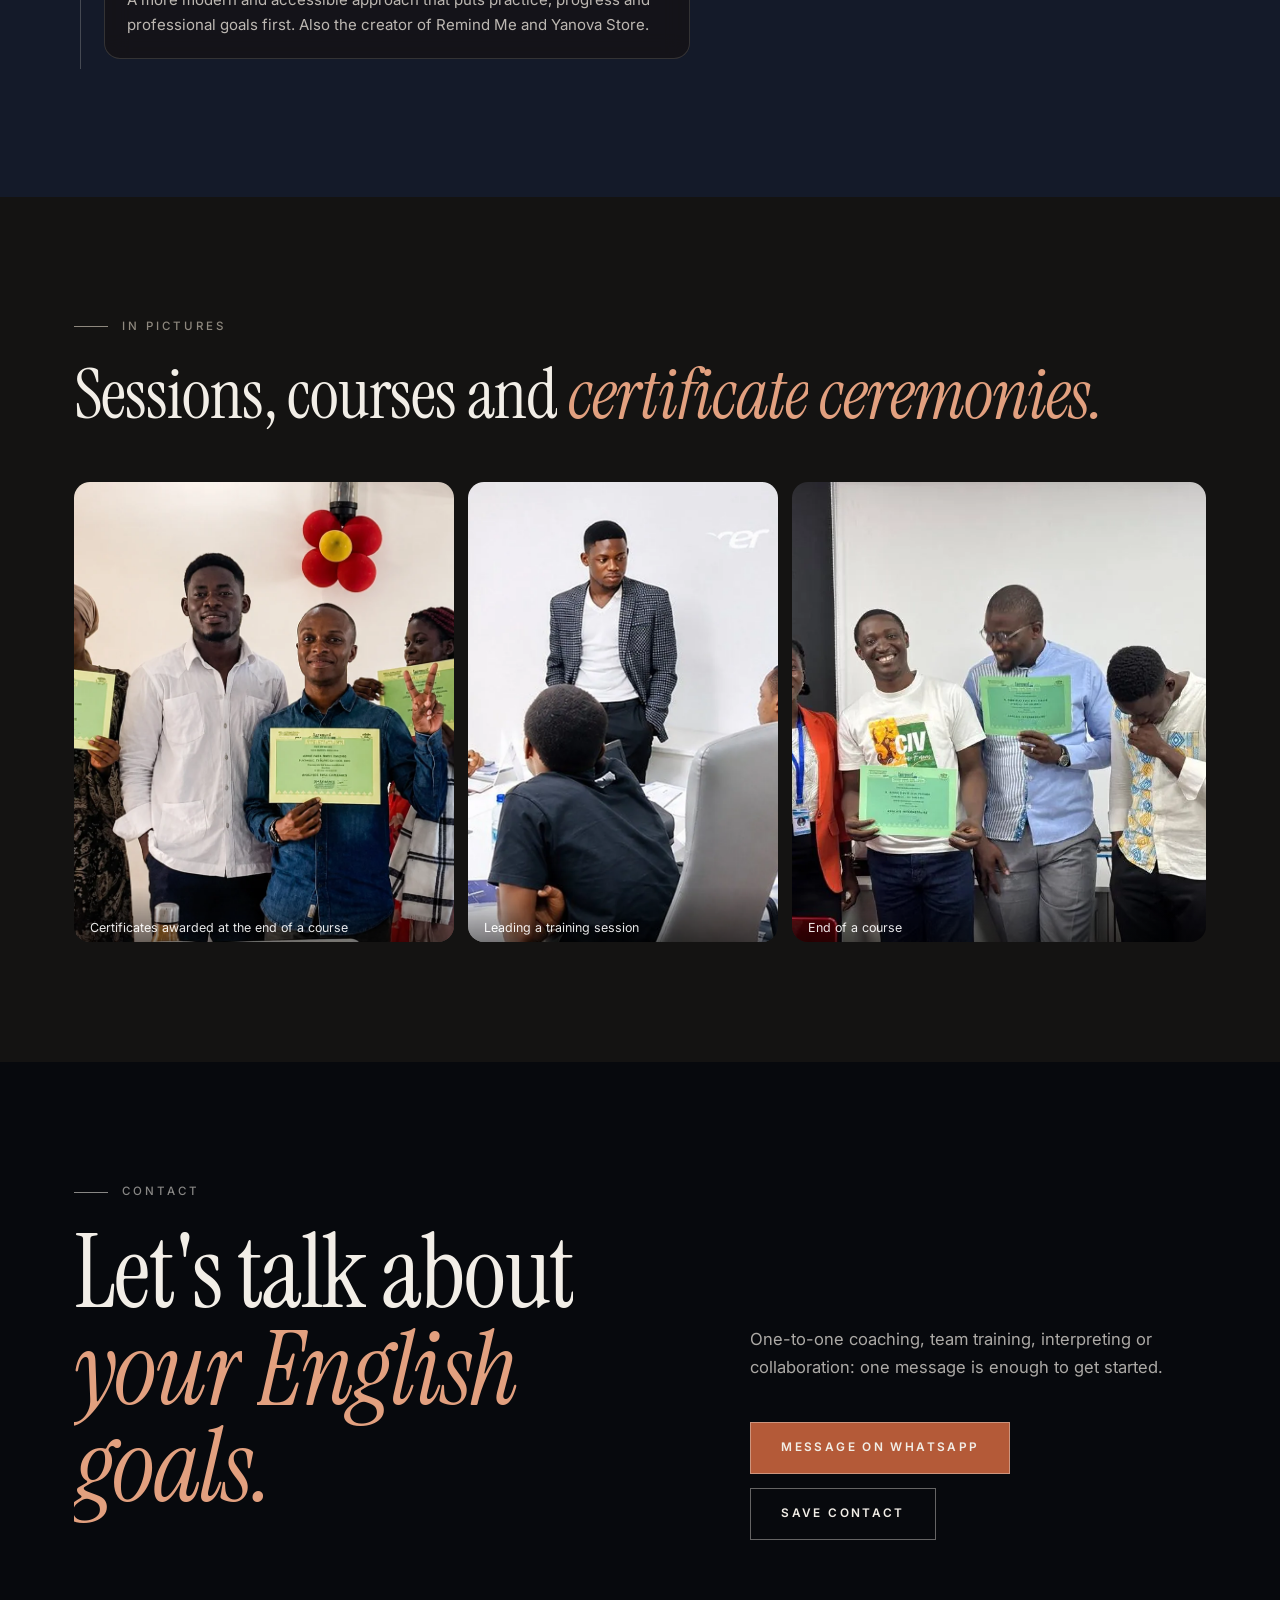
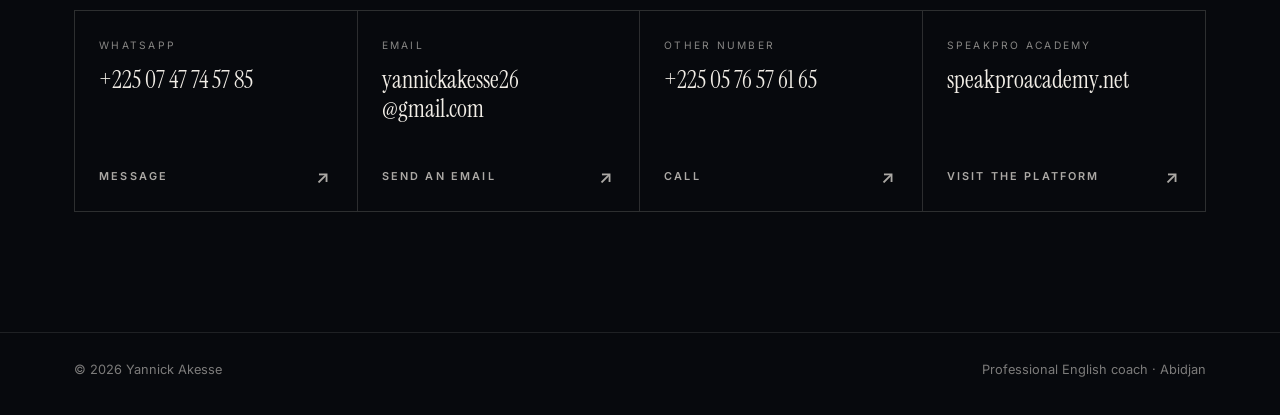
==== commit 17ff8a04: "À propos de moi résumé et centré, mots-clés en carrés reliés Co-Authored-By: Claude Opus 5.5 <norepl" ====
--- a/cvenligne/index.html
+++ b/cvenligne/index.html
@@ -177,10 +177,13 @@
 .in .reveal-img img,.reveal-img.in img{transform:scale(1)}
 
 /* ============ À propos ============ */
-.about{display:grid;grid-template-columns:.9fr 1.1fr;gap:70px;align-items:start}
-@media(max-width:900px){.about{grid-template-columns:1fr;gap:28px}}
-.about .txt p{color:var(--muted)}
-.about .txt p:first-child{color:var(--text);font-size:1.15rem}
+.about .wrap{text-align:center}
+.about .eyebrow{justify-content:center}
+.about .eyebrow::after{content:"";width:34px;height:1px;background:currentColor}
+.about h2{max-width:16ch;margin-left:auto;margin-right:auto}
+.about .sum{font:clamp(1.3rem,2.6vw,1.9rem)/1.4 var(--serif);color:var(--muted);max-width:34ch;margin:0 auto}
+.about .sum em{color:var(--text)}
+.about .dims{text-align:left;max-width:420px;margin:64px auto 0}
 .dims{position:relative;display:grid;gap:38px;margin-top:48px;padding-left:52px}
 .dims::before,.dims::after{content:"";position:absolute;left:9px;top:var(--y0,14px);width:1px;background:var(--line)}
 .dims::before{height:calc(var(--y1,200px) - var(--y0,14px))}
@@ -211,9 +214,21 @@
 .exp h3{font-size:clamp(2.2rem,4vw,3.2rem);margin:8px 0 6px}
 .exp .sub{font-size:.72rem;font-weight:600;letter-spacing:.2em;text-transform:uppercase;margin-bottom:18px;color:var(--soft)}
 .exp p{color:var(--muted)}
-.tags{display:flex;flex-wrap:wrap;gap:8px;list-style:none;padding:0;margin:20px 0 0}
-.tags li{border:1px solid var(--line);border-radius:99px;padding:6px 14px;font-size:.84rem;background:var(--bg);transition:background .3s,color .3s,border-color .3s}
-.tags li:hover{background:var(--text);color:var(--bg);border-color:var(--text)}
+.tags{display:grid;grid-template-columns:1fr 1fr;grid-auto-flow:row dense;gap:26px 34px;list-style:none;padding:0;margin:28px 0 0;counter-reset:t;max-width:460px}
+.tags li{position:relative;counter-increment:t;border:1px solid var(--line);background:var(--bg);padding:14px 16px 13px;font-size:.88rem;line-height:1.35;color:var(--text);transition:background .35s,border-color .35s,color .35s}
+.tags li::before{content:counter(t,decimal-leading-zero);display:block;font:italic .95rem/1 var(--serif);color:var(--accent);margin-bottom:6px;transition:color .35s}
+.tags li:nth-child(4n+3){grid-column:2}
+.tags li:nth-child(4n+4){grid-column:1}
+.tags li::after{content:"";position:absolute;background:var(--accent);opacity:.7;transition:transform .7s var(--ease);transition-delay:calc(.3s + var(--i,0)*.15s)}
+.tags li:nth-child(4n+1)::after{left:100%;top:50%;width:35px;height:1px;transform:scaleX(0);transform-origin:left}
+.tags li:nth-child(4n+2)::after{top:100%;left:50%;height:27px;width:1px;transform:scaleY(0);transform-origin:top}
+.tags li:nth-child(4n+3)::after{right:100%;top:50%;width:35px;height:1px;transform:scaleX(0);transform-origin:right}
+.tags li:nth-child(4n+4)::after{top:100%;left:50%;height:27px;width:1px;transform:scaleY(0);transform-origin:top}
+.tags li:last-child::after{display:none}
+.in .tags li::after{transform:none}
+.tags li:hover{background:var(--accent-bg);border-color:var(--accent-bg);color:#fff}
+.tags li:hover::before{color:#fff}
+@media(max-width:420px){.tags{gap:22px 26px}.tags li{font-size:.82rem;padding:12px 12px 11px}.tags li:nth-child(4n+1)::after,.tags li:nth-child(4n+3)::after{width:27px}.tags li:nth-child(4n+2)::after,.tags li:nth-child(4n+4)::after{height:23px}}
 
 /* ============ Interprétation (scène lumineuse) ============ */
 .cine{background:var(--night);color:var(--on-night);min-height:100vh;min-height:100svh;display:flex;flex-direction:column;justify-content:center;overflow:hidden;padding:150px 0 70px;isolation:isolate}
@@ -445,6 +460,7 @@
 .no-js .portrait .frame,.no-js .reveal-img{clip-path:none}
 .no-js .motto .w{opacity:1}
 .no-js .dims div{opacity:1}
+.no-js .tags li::after{transform:none}
 .no-js .circuit .n{opacity:1;transform:none}.no-js .circuit .run{stroke-dashoffset:0}.no-js .journey::after{transform:none}
 .no-js #intro{display:none}
 </style>
@@ -457,7 +473,7 @@
 <header id="hdr"><div class="wrap bar">
   <a class="logo" href="#top" aria-label="Yannick Akesse — accueil"><span class="mono" aria-hidden="true">YA</span><span class="full" aria-hidden="true">Yannick Akesse</span></a>
   <nav id="nav" aria-label="Navigation principale"><ul class="pill">
-    <li><a href="#apropos" data-i18n="n1">À propos</a></li>
+    <li><a href="#apropos" data-i18n="n1">À propos de moi</a></li>
     <li><a href="#expertise" data-i18n="n2">Expertise</a></li>
     <li><a href="#approche" data-i18n="n3">Approche</a></li>
     <li><a href="#projets" data-i18n="n4">Projets</a></li>
@@ -503,20 +519,14 @@
 </div></section>
 
 <!-- À PROPOS -->
-<section id="apropos" style="padding-top:40px"><div class="wrap about">
-  <div>
-    <p class="eyebrow" data-i18n="a0">À propos</p>
-    <h2 class="rv" data-split data-i18n="a1">Un parcours construit <em class="accent">entre deux langues.</em></h2>
-  </div>
-  <div class="txt rv" style="--d:.15s">
-    <p data-i18n="a2">Diplômé d'un Master en Littérature et Civilisation Américaines de l'Université Félix Houphouët-Boigny de Cocody, j'ai d'abord enseigné l'anglais, notamment à l'Adventiste Private School puis à l'ISTG Saint-Pierre-Marie, de 2021-2022 à 2024-2025.</p>
-    <p data-i18n="a3">J'ai ensuite élargi mon activité à la formation en entreprise, au coaching en anglais professionnel et à l'interprétation anglais-français : auprès d'entreprises, de structures de formation et de délégations internationales, en présentiel comme en ligne.</p>
-    <p data-i18n="a4">Aujourd'hui, je réunis ces expériences dans SpeakPro Academy, la plateforme d'apprentissage et de coaching en anglais que j'ai fondée pour rendre l'anglais plus accessible et plus utile aux professionnels francophones.</p>
-    <div class="dims" id="dims"><i class="ball" aria-hidden="true"></i>
-      <div><b data-i18n="d1t">Interpréter</b><span data-i18n="d1">apprend à écouter vite et juste.</span></div>
-      <div><b data-i18n="d2t">Enseigner</b><span data-i18n="d2">apprend à expliquer simplement.</span></div>
-      <div><b data-i18n="d3t">Coacher</b><span data-i18n="d3">fait pratiquer jusqu'à l'aisance.</span></div>
-    </div>
+<section id="apropos" class="about" style="padding-top:40px"><div class="wrap">
+  <p class="eyebrow" data-i18n="a0">À propos de moi</p>
+  <h2 class="rv" data-split data-i18n="a1">Un parcours construit <em class="accent">entre deux langues.</em></h2>
+  <p class="sum rv" style="--d:.15s" data-i18n="a5">Enseignant d'anglais, puis formateur, interprète et fondateur de SpeakPro&nbsp;Academy&nbsp;: <em>un seul fil, rendre l'anglais vraiment utile.</em></p>
+  <div class="dims" id="dims"><i class="ball" aria-hidden="true"></i>
+    <div><b data-i18n="d1t">Interpréter</b><span data-i18n="d1">apprend à écouter vite et juste.</span></div>
+    <div><b data-i18n="d2t">Enseigner</b><span data-i18n="d2">apprend à expliquer simplement.</span></div>
+    <div><b data-i18n="d3t">Coacher</b><span data-i18n="d3">fait pratiquer jusqu'à l'aisance.</span></div>
   </div>
 </div></section>
 
@@ -759,13 +769,13 @@
                en:["English coaching","Team training","Interpreting","Business English","TOEFL · TOEIC","IELTS","ENA exam preparation","Job interviews"]};
 
 const T={fr:{},en:{
-skip:"Skip to content",n1:"About",n2:"Expertise",n3:"Approach",n4:"Projects",n5:"Background",n6:"Contact",
+skip:"Skip to content",n1:"About me",n2:"Expertise",n3:"Approach",n4:"Projects",n5:"Background",n6:"Contact",
 h0:"English coach · Trainer · Interpreter",fdr:"Founder of SpeakPro Academy",scr:"Scroll",
 intro:"I work with executives, entrepreneurs, teams and individuals who need English that truly works for them: understanding, communicating and speaking with confidence in real situations, not just knowing grammar rules.",
 cta1:"Work with me",cta2:"See my projects",
 f1l:"Degree",f1:"Master's in American Literature and Civilisation",f2l:"University",f2:"Félix Houphouët-Boigny University, Cocody",f3l:"Working languages",f3:"English ⇄ French",
 motto:"Teaching, training, interpreting: three professions, one standard — <em>getting the message across without betraying it.</em>",
-a0:"About",a1:"A path built <em class=\"accent\">between two languages.</em>",
+a0:"About me",a5:"English teacher, then trainer, interpreter and founder of SpeakPro Academy: <em>one thread — making English truly useful.</em>",a1:"A path built <em class=\"accent\">between two languages.</em>",
 a2:"I hold a Master's degree in American Literature and Civilisation from Félix Houphouët-Boigny University in Cocody. I began by teaching English, notably at Adventiste Private School and then at ISTG Saint-Pierre-Marie, from 2021-2022 to 2024-2025.",
 a3:"I then broadened my work to corporate training, professional English coaching and English-French interpreting: with companies, training organisations and international delegations, both in person and online.",
 a4:"Today, I bring these experiences together in SpeakPro Academy, the English learning and coaching platform I founded to make English more accessible and more useful for French-speaking professionals.",
@@ -915,6 +925,7 @@
 const goalsList=()=>[...document.querySelectorAll('#goals li')].map(li=>{const t=li.textContent.trim();return t.charAt(0).toLowerCase()+t.slice(1)+'.'});
 function setGoal(){const g=goalsList();rot.textContent=g[gi%g.length]}
 setGoal();document.querySelectorAll('.lang button').forEach(b=>b.addEventListener('click',setGoal));
+document.querySelectorAll('.tags li').forEach((li,i,a)=>li.style.setProperty('--i',[...li.parentNode.children].indexOf(li)));
 if(!RM)setInterval(()=>{rot.classList.add('out');setTimeout(()=>{gi++;setGoal();rot.classList.remove('out')},480)},2800);
 addEventListener('beforeprint',()=>document.querySelectorAll('.rv,.goals,.reveal-img').forEach(e=>e.classList.add('in')));
 
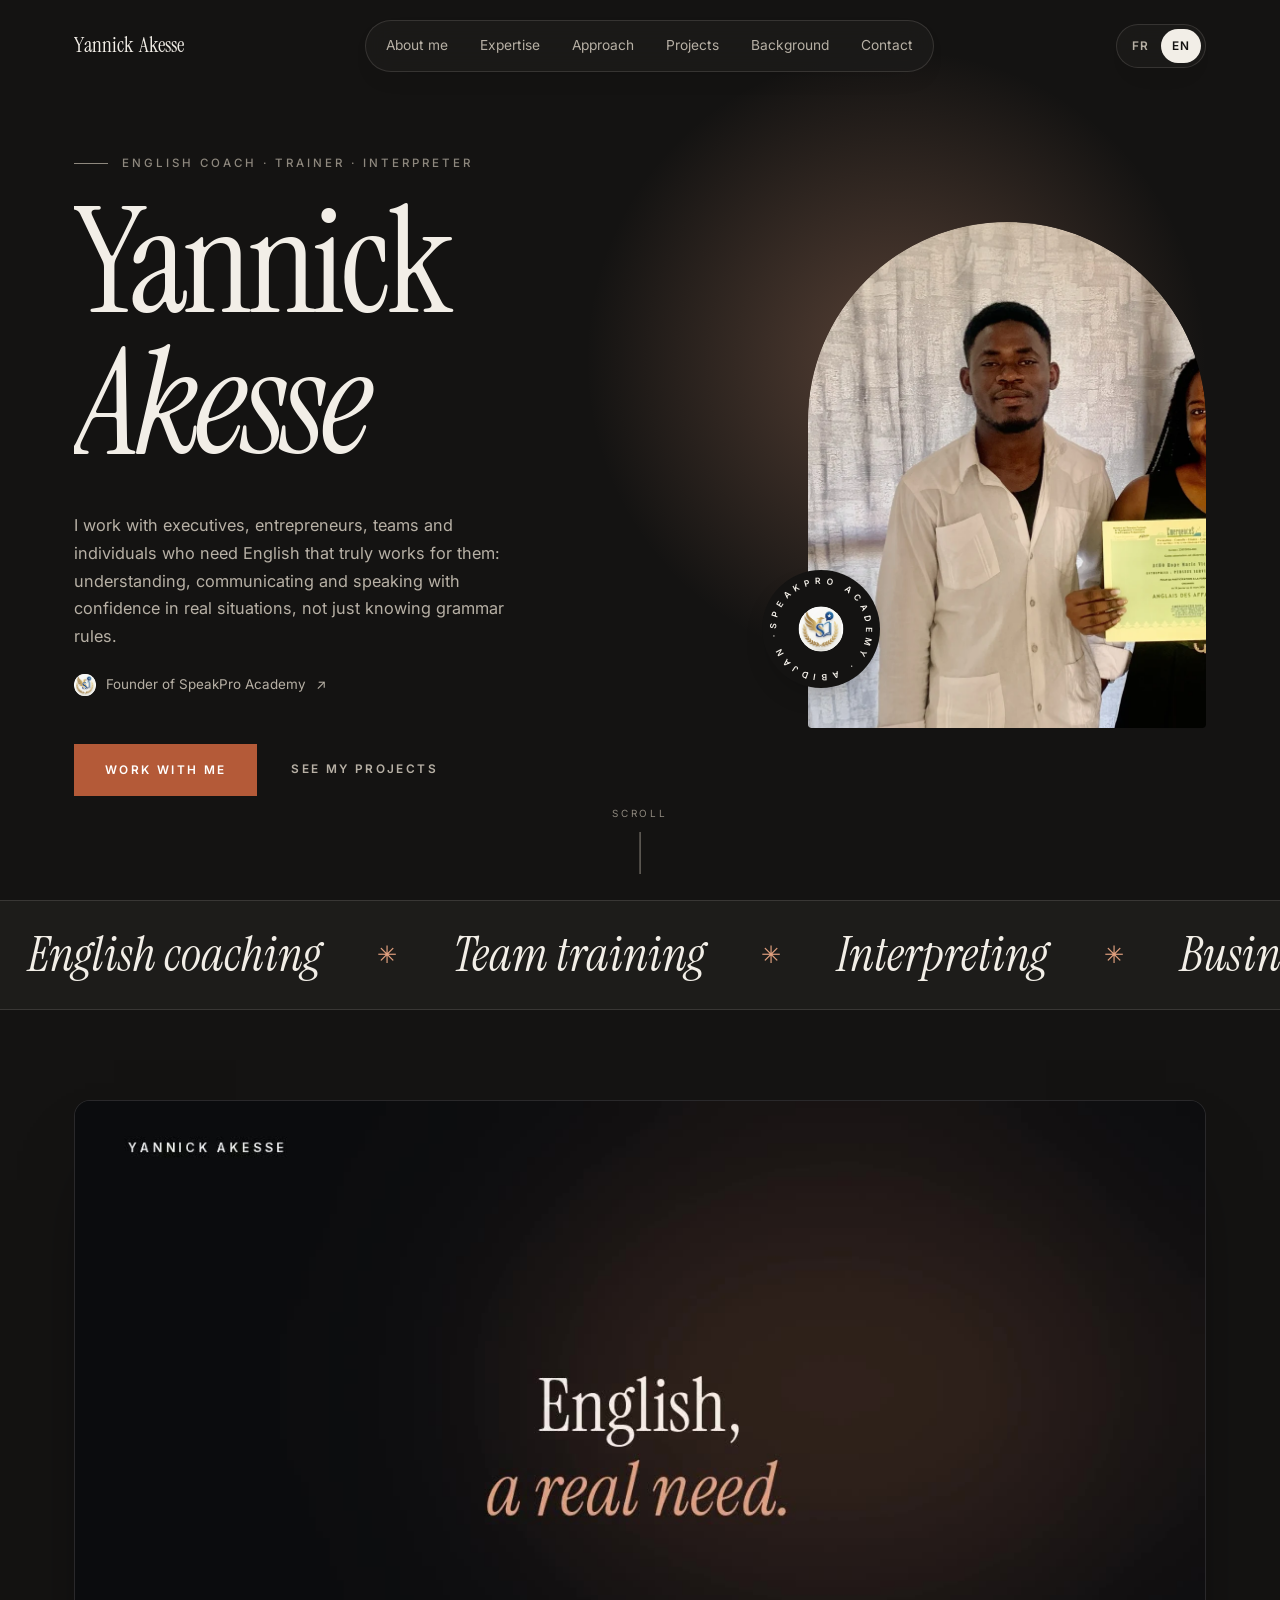
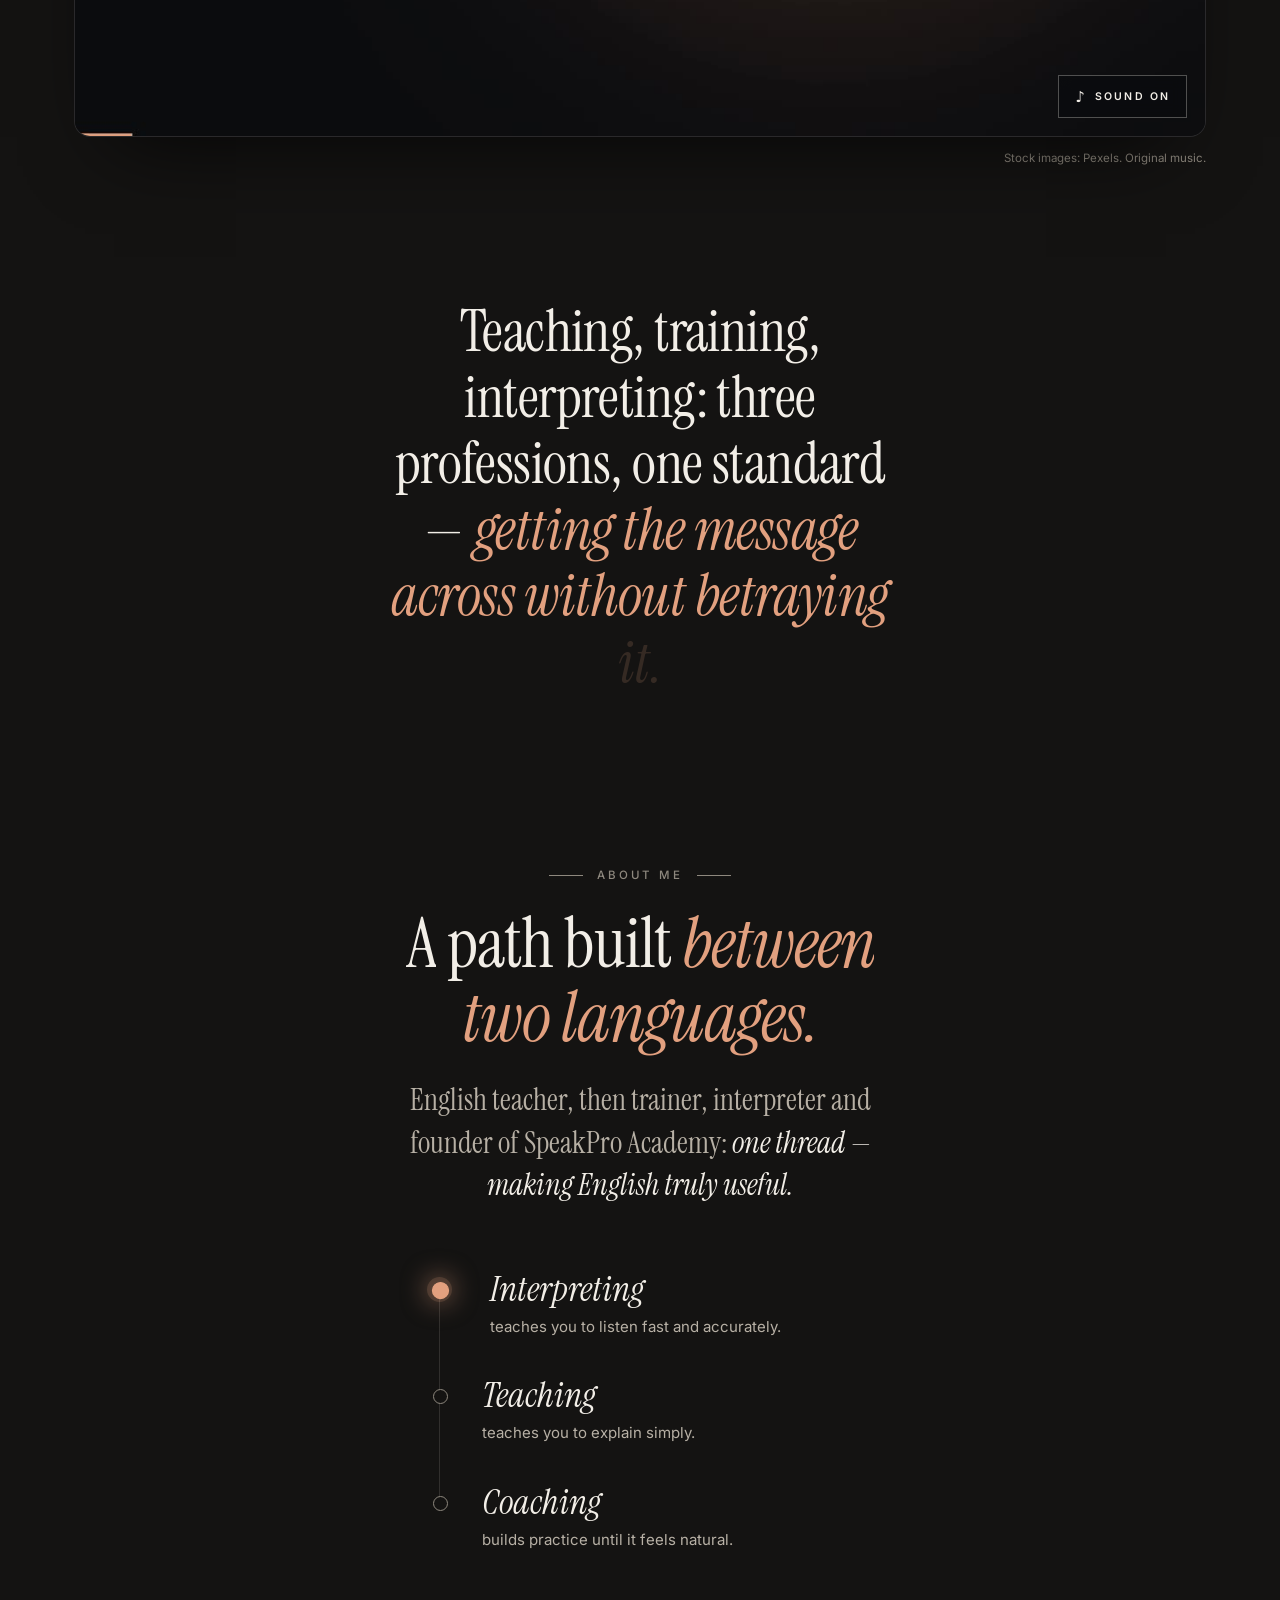
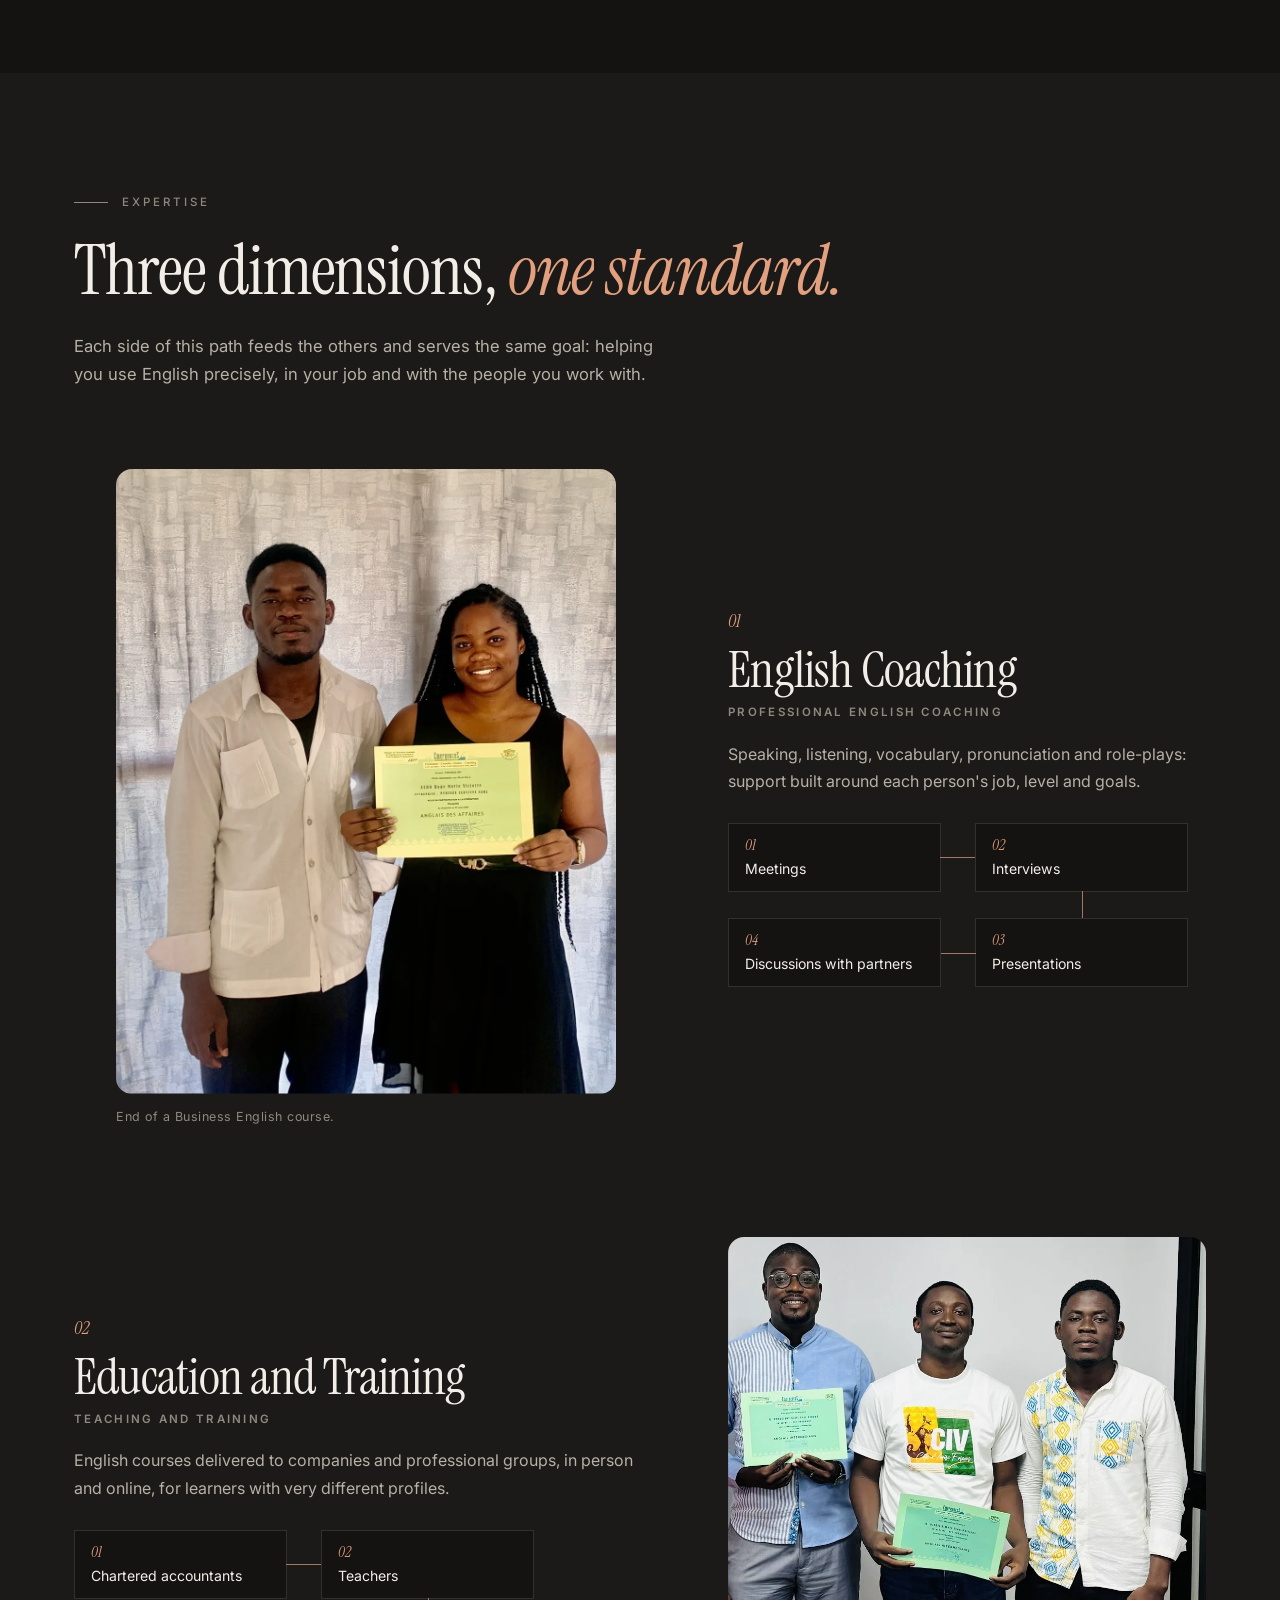
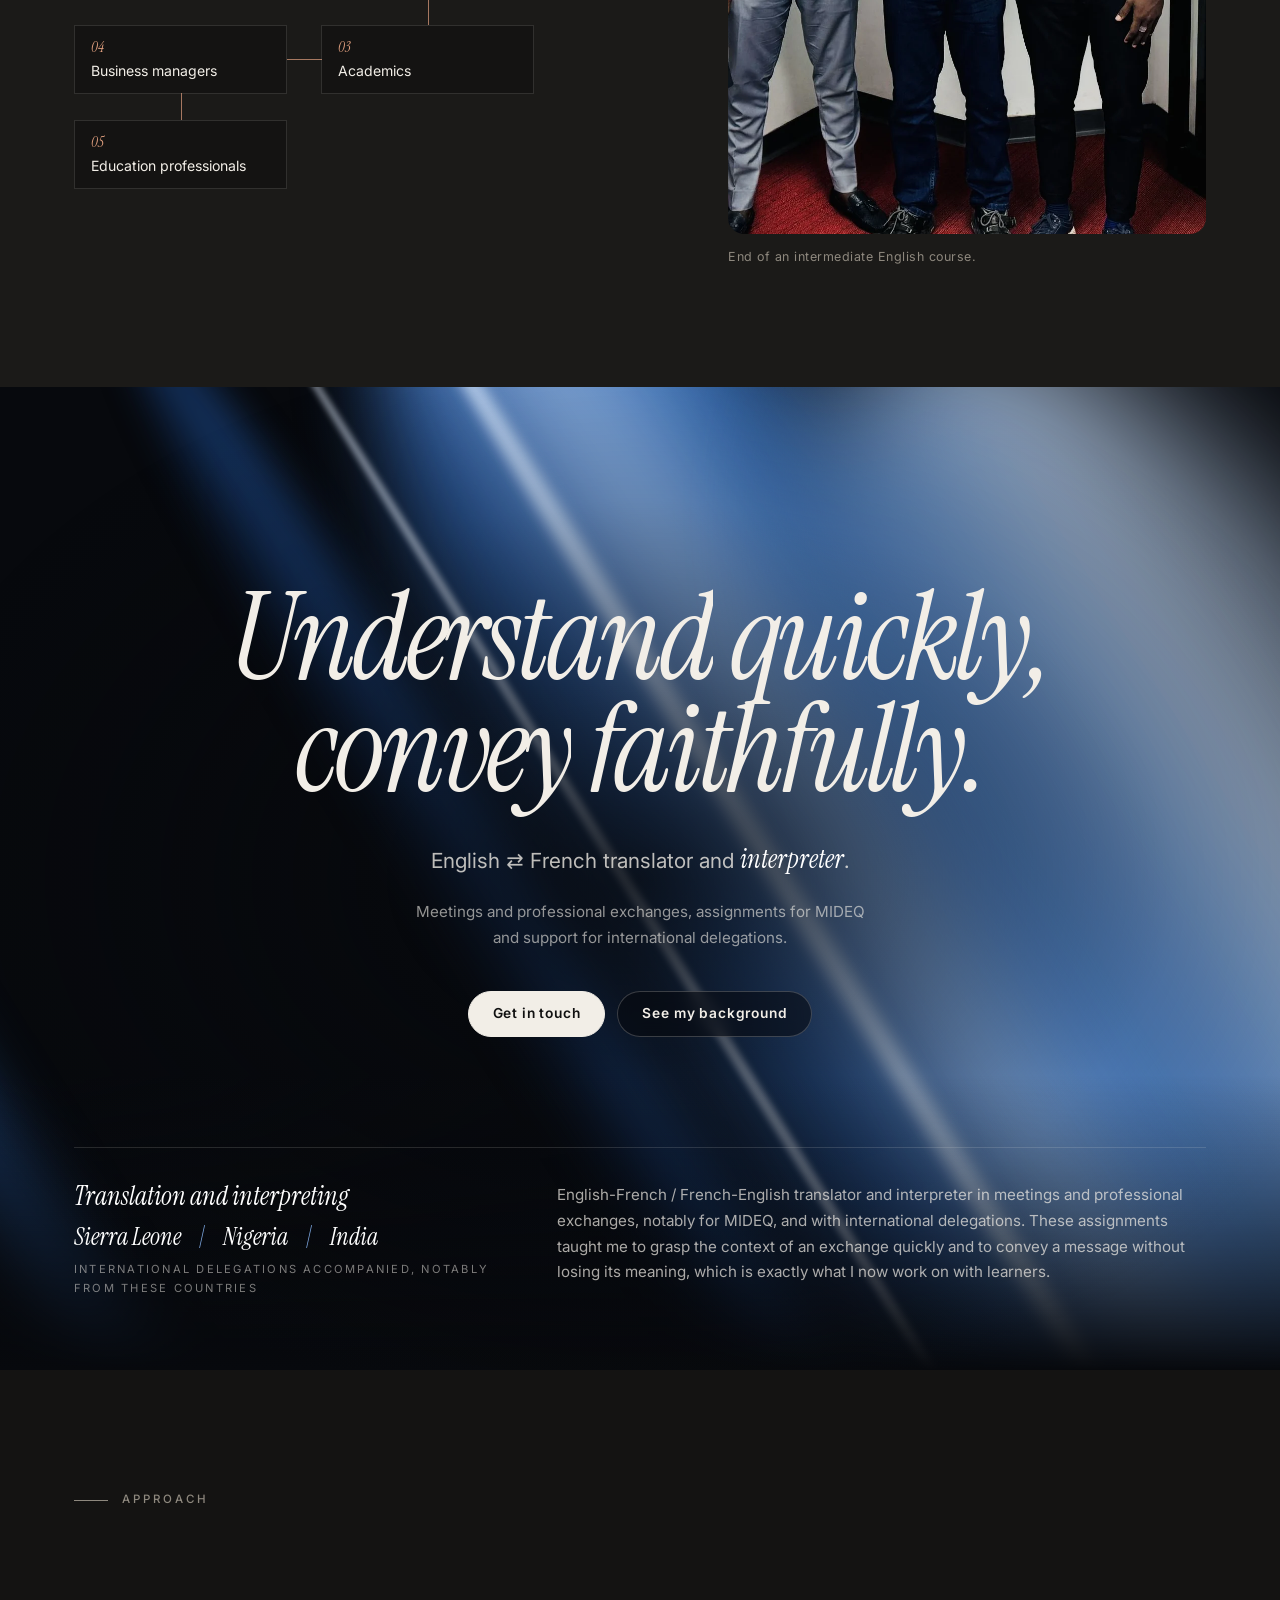
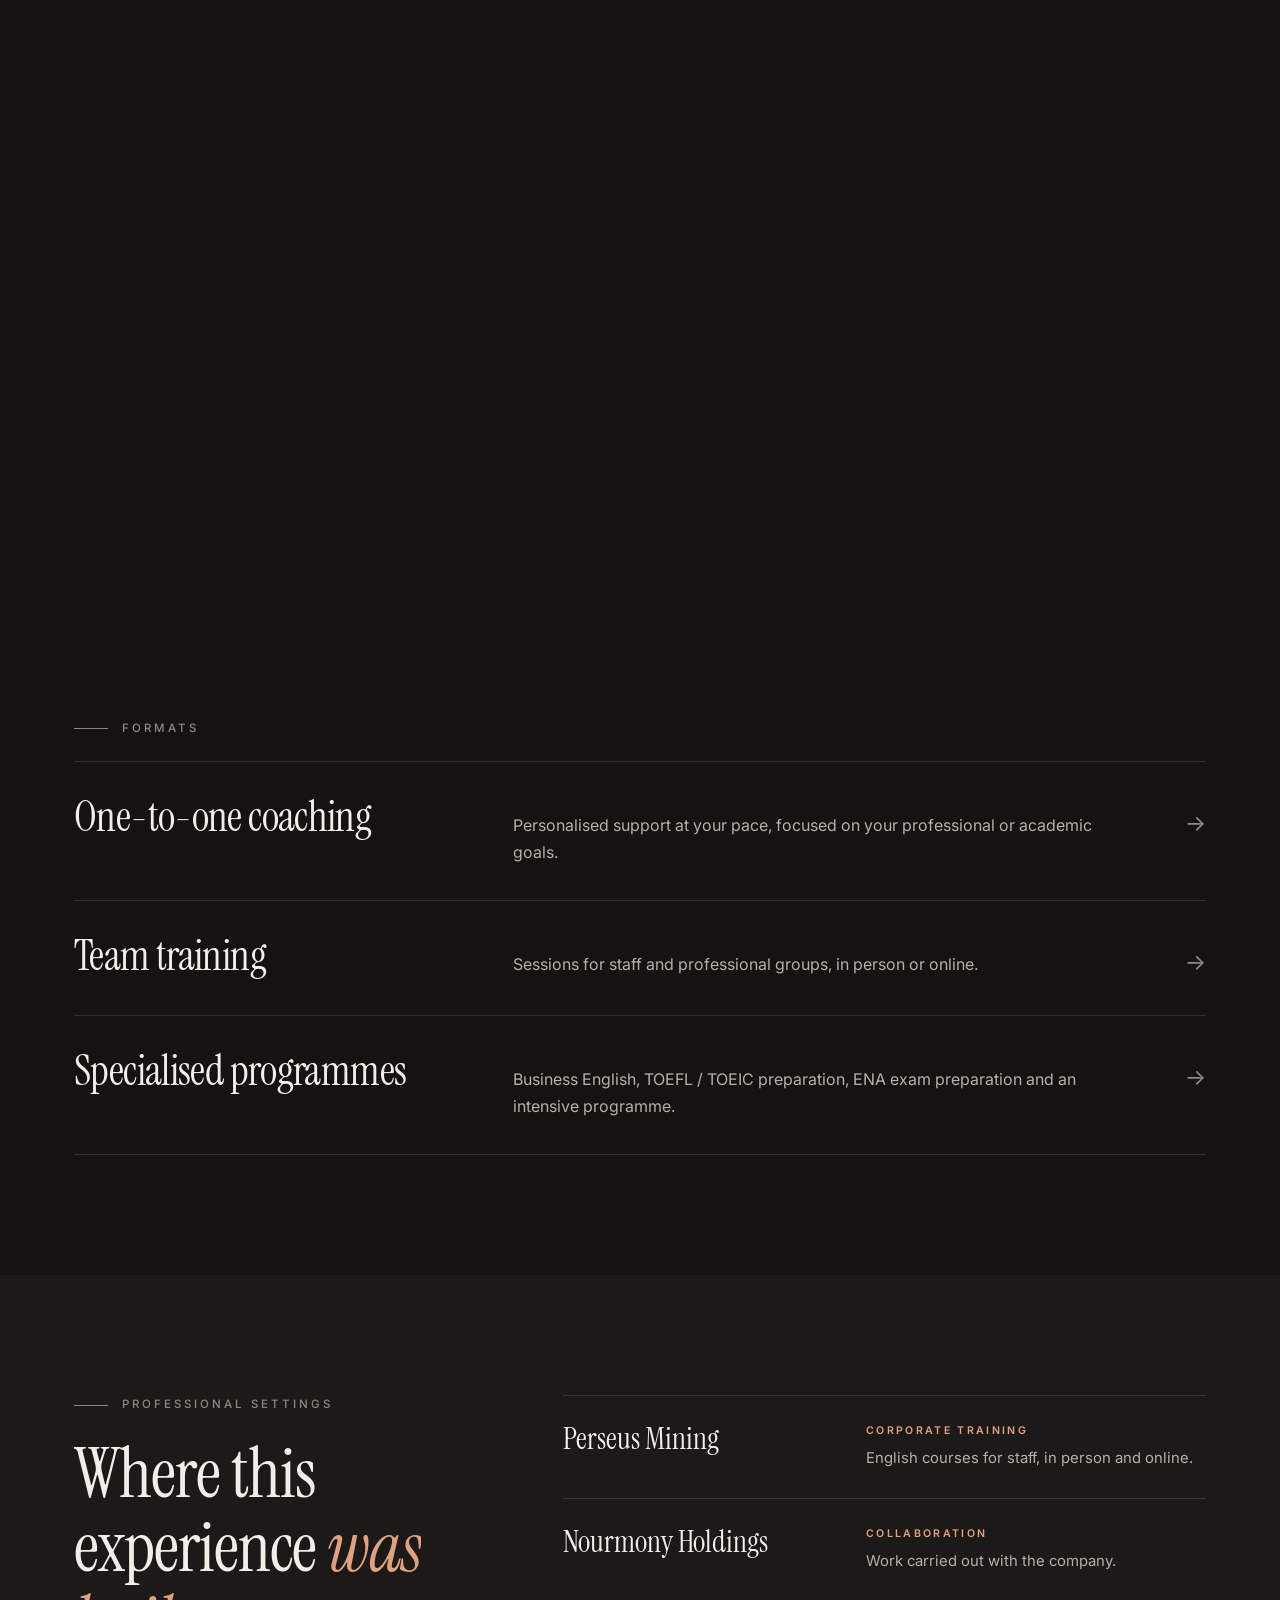
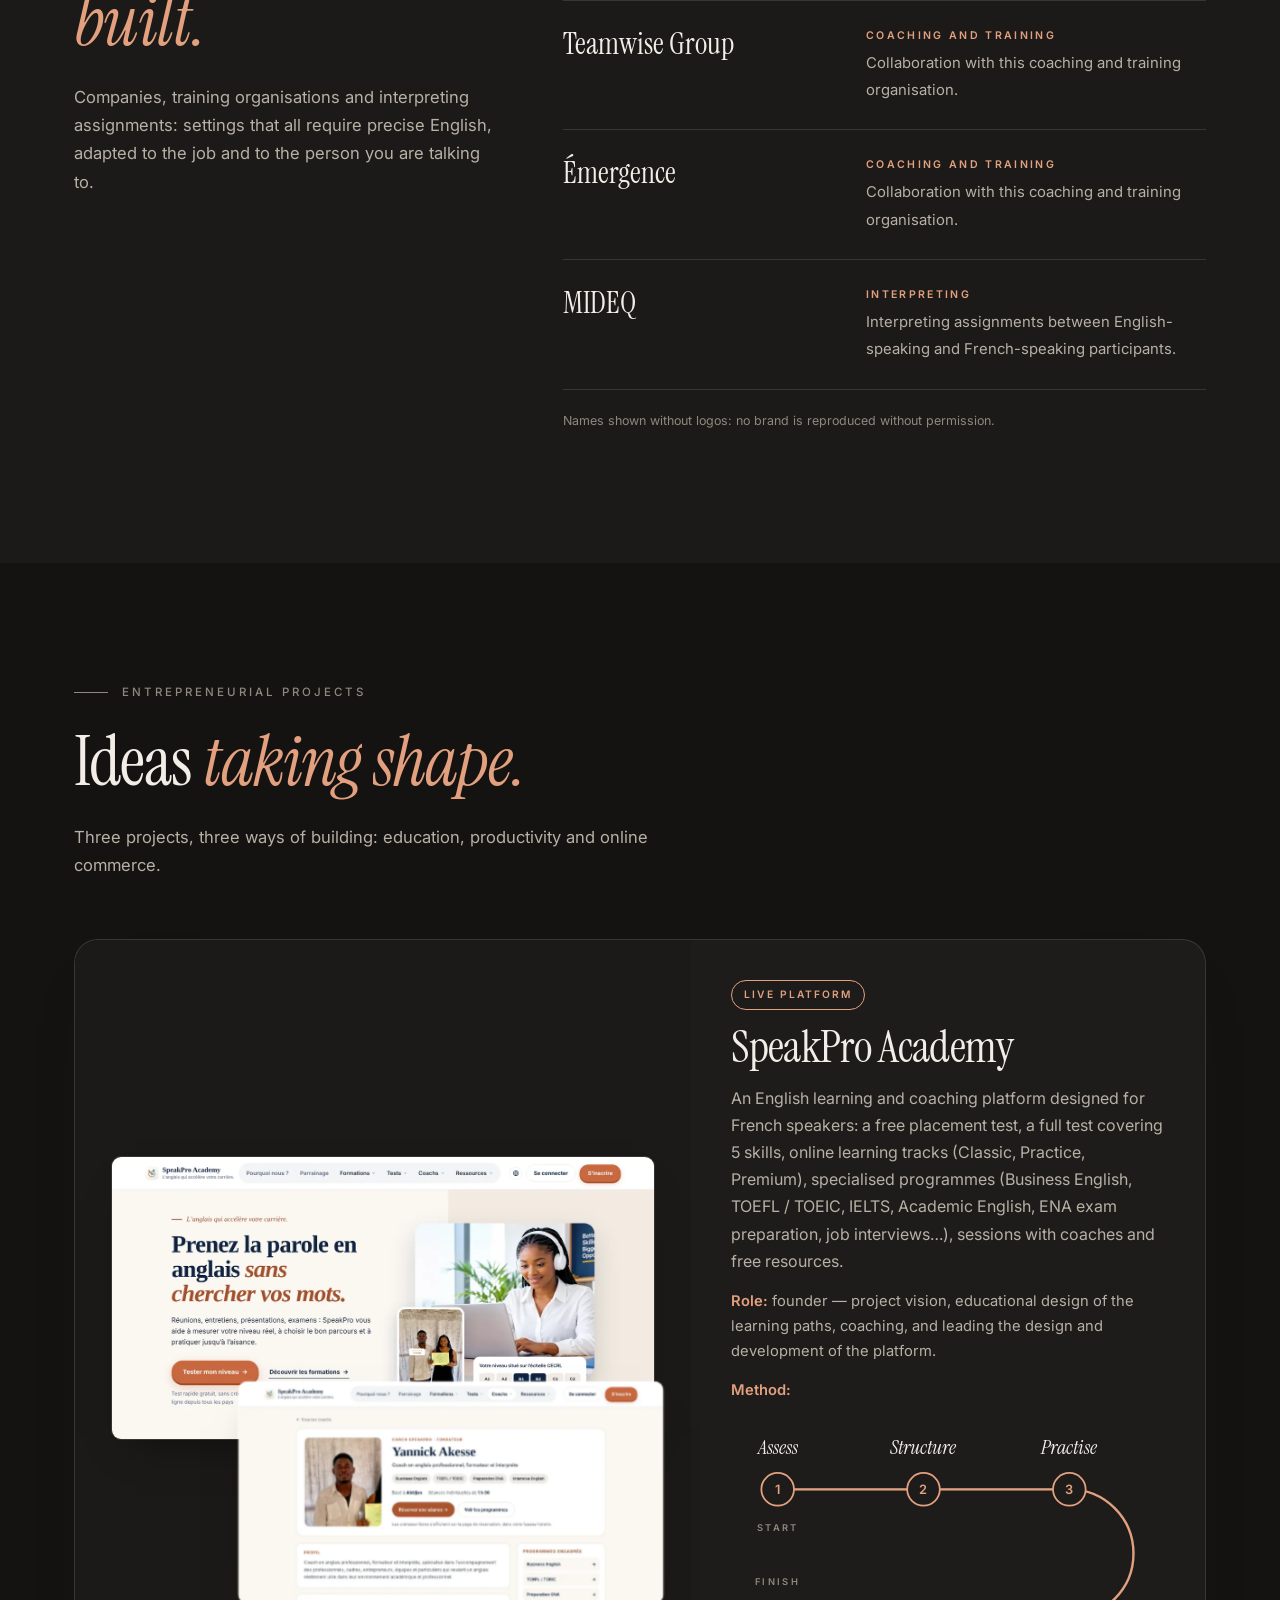
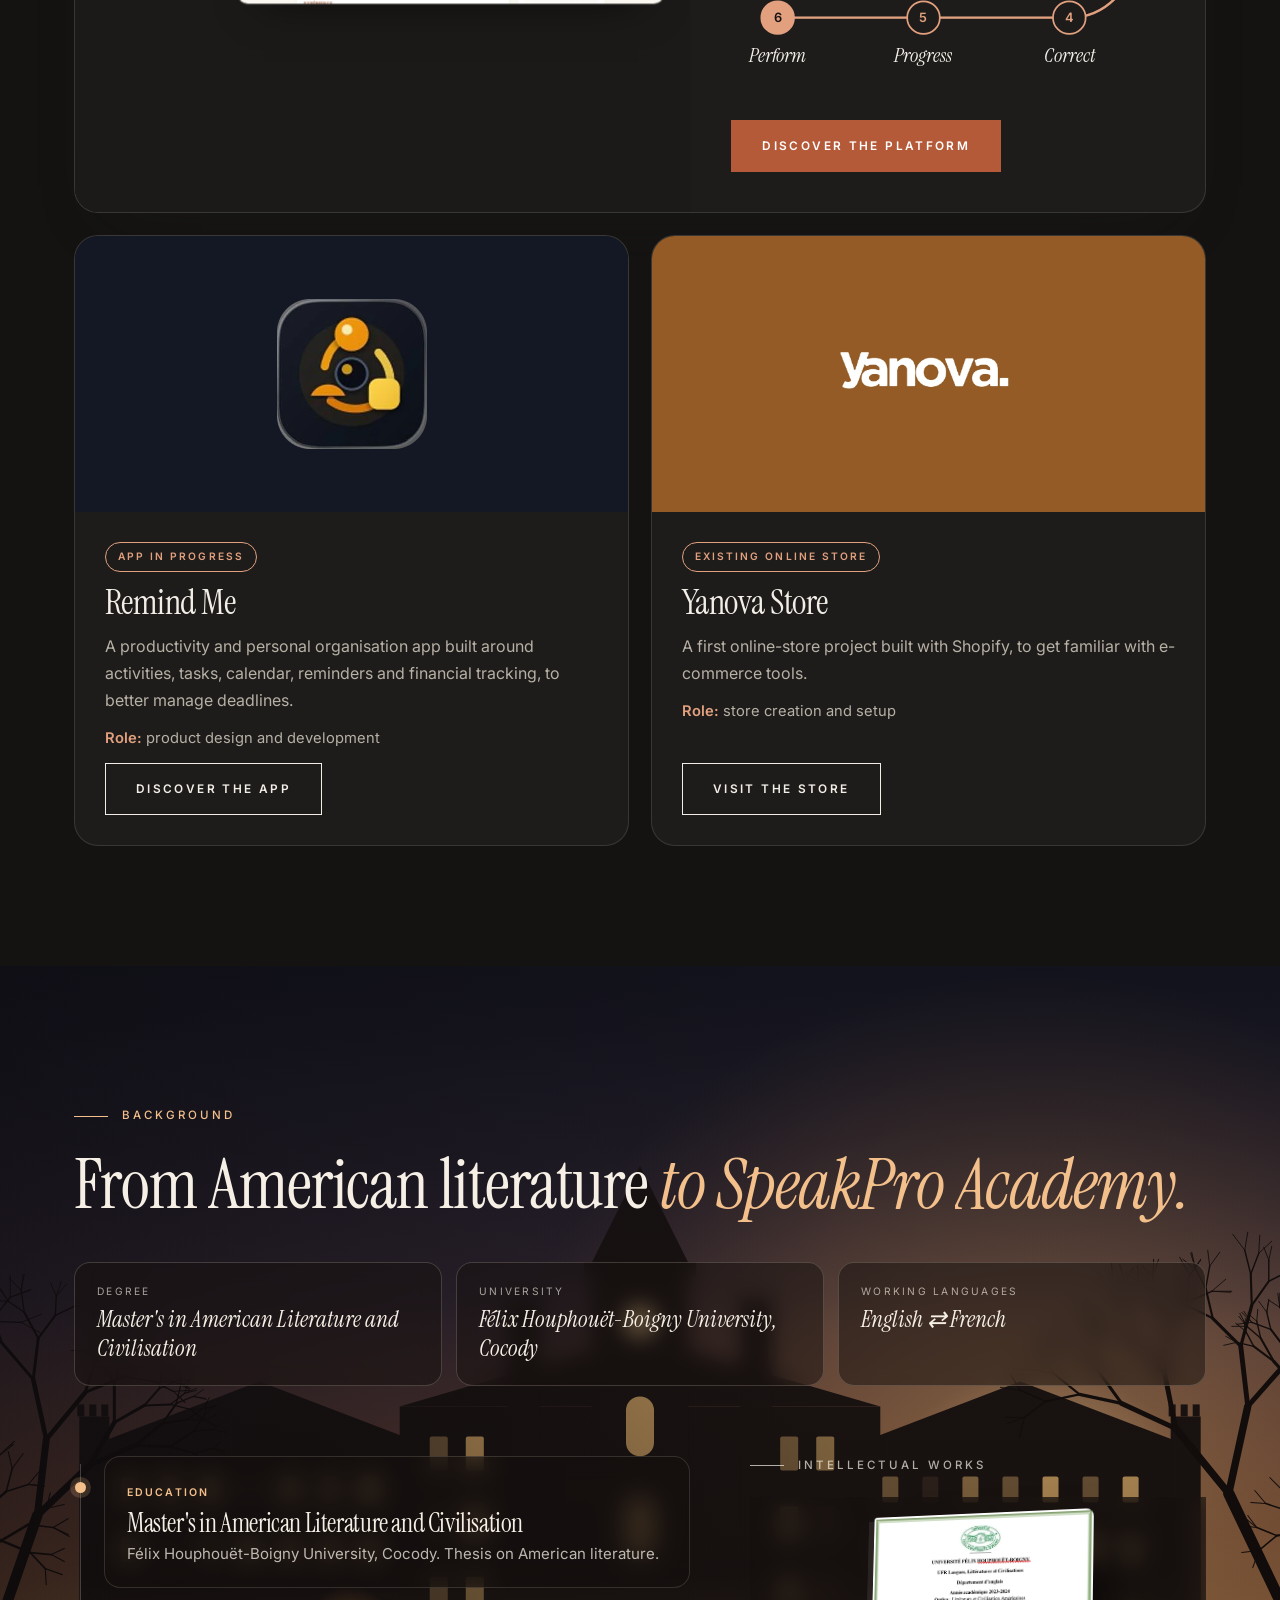
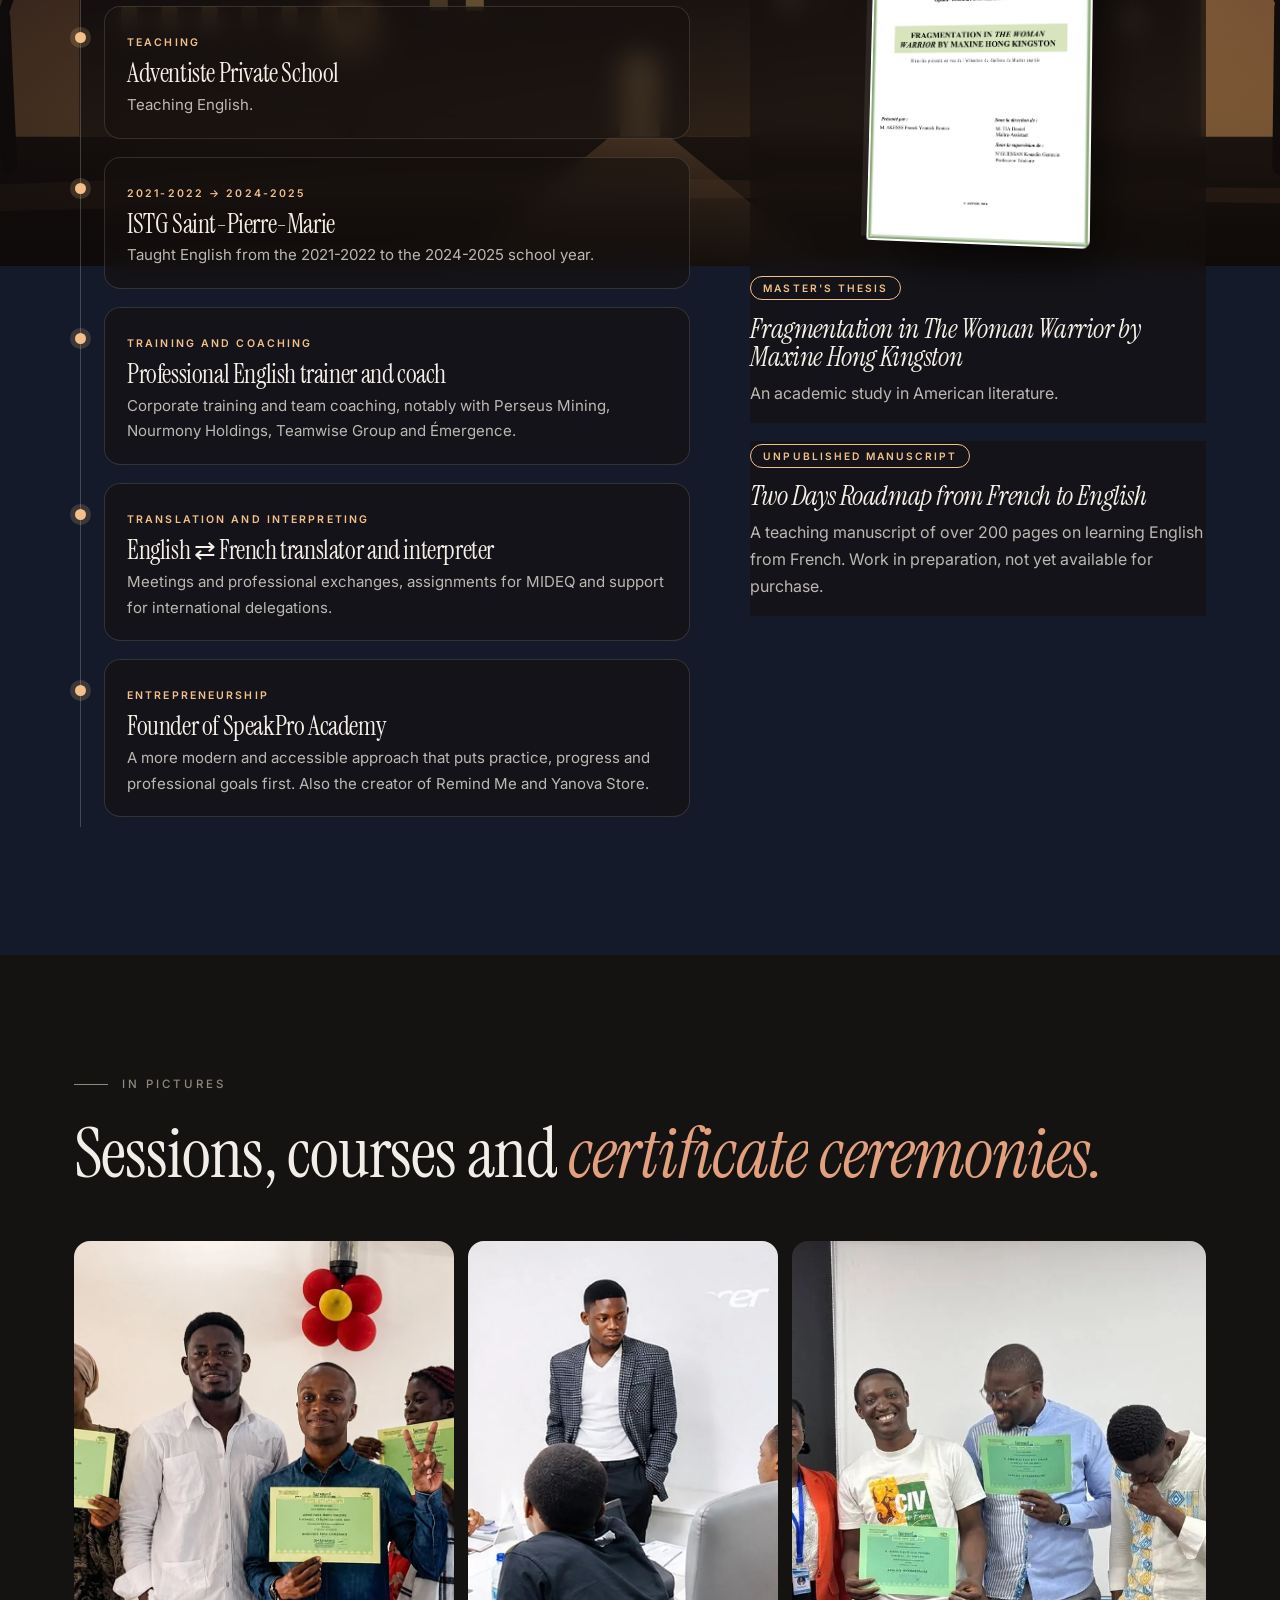
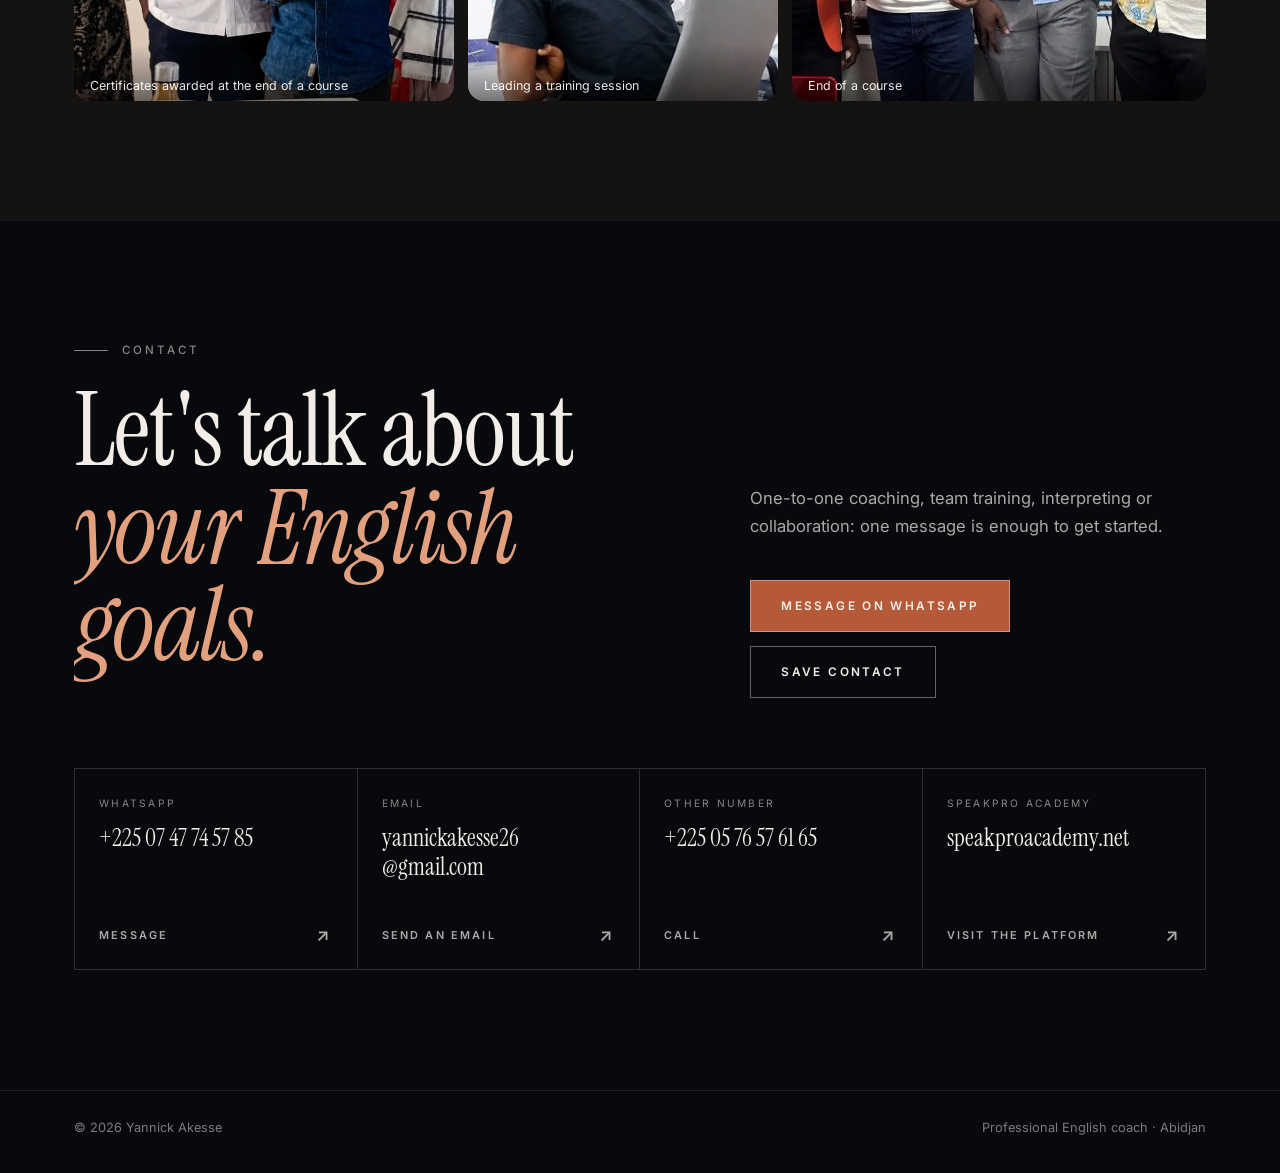
==== commit 00e6ab67: "Vidéo animée de présentation (FR/EN) avec musique originale Photos d'illustration Pexels et photos d" ====
--- a/cvenligne/index.html
+++ b/cvenligne/index.html
@@ -157,6 +157,18 @@
 .marquee span::after{content:"✳";font-style:normal;font-size:.5em;color:var(--accent)}
 .marquee:hover .track{animation-play-state:paused}
 @keyframes mq{to{transform:translateX(-50%)}}
+
+/* ============ Vidéo ============ */
+.film{padding:90px 0 0}
+.film-box{position:relative;aspect-ratio:16/9;border-radius:var(--r);overflow:hidden;background:#0b0c0f;box-shadow:0 40px 80px -40px rgba(0,0,0,.8);border:1px solid var(--line)}
+.film-box video{display:block;width:100%;height:100%;object-fit:cover}
+.snd{position:absolute;right:18px;bottom:18px;display:inline-flex;align-items:center;gap:10px;padding:11px 16px;background:rgba(11,12,15,.72);color:#F2EEE7;border:1px solid rgba(242,238,231,.3);font:600 .66rem var(--sans);letter-spacing:.2em;text-transform:uppercase;cursor:pointer;backdrop-filter:blur(8px);-webkit-backdrop-filter:blur(8px);transition:background .3s,border-color .3s}
+.snd:hover{background:var(--accent-bg);border-color:var(--accent-bg)}
+.snd i{font-style:normal;font-size:.95rem;letter-spacing:0}
+.snd[aria-pressed=true] i{animation:beat 1s ease-in-out infinite}
+@keyframes beat{50%{transform:scale(1.25)}}
+.credit{font-size:.72rem;color:var(--soft);margin:12px 0 0;text-align:right}
+@media(max-width:600px){.film{padding-top:60px}.film-box{border-radius:10px}.snd{right:10px;bottom:10px;padding:9px 12px;font-size:.6rem}}
 
 /* ============ Devise (remplissage au défilement) ============ */
 .motto{padding:130px 0}
@@ -514,6 +526,15 @@
 
 <div class="marquee" aria-hidden="true"><div class="track" id="mq"></div></div>
 
+<!-- VIDÉO -->
+<section class="film" aria-label="Vidéo"><div class="wrap">
+  <div class="film-box rv">
+    <video id="film" muted loop playsinline preload="none" poster="media/video/presentation-fr.jpg" aria-label="Vidéo : les contextes où l'anglais est un vrai besoin, et les formations de Yannick Akesse"><source src="media/video/presentation-fr.mp4" type="video/mp4"></video>
+    <button class="snd" id="snd" type="button" aria-pressed="false"><i aria-hidden="true">♪</i><span id="snd-t">Activer le son</span></button>
+  </div>
+  <p class="credit" data-i18n="v2">Images d'illustration : Pexels. Musique originale.</p>
+</div></section>
+
 <section class="motto" aria-label="Devise"><div class="wrap">
   <p id="motto" data-i18n="motto">Enseigner, former, interpréter : trois métiers, une même exigence — <em>faire passer un message, sans le trahir.</em></p>
 </div></section>
@@ -806,7 +827,7 @@
 w0:"Intellectual works",w1s:"Master's thesis",w1:"An academic study in American literature.",w2s:"Unpublished manuscript",w2:"A teaching manuscript of over 200 pages on learning English from French. Work in preparation, not yet available for purchase.",
 g0:"In pictures",g01:"Sessions, courses and <em class=\"accent\">certificate ceremonies.</em>",gc1:"Certificates awarded at the end of a course",gc2:"Leading a training session",gc3:"End of a course",
 q0:"Testimonials",q1:"They worked with me.",
-k0:"Contact",k1:"Let's talk about <em class=\"accent\">your English goals.</em>",k2:"One-to-one coaching, team training, interpreting or collaboration: one message is enough to get started.",k3:"Message on WhatsApp",k4:"Send an email",k5:"Save contact",k6:"Email",k7:"Other number",k8:"Call",k9:"Visit the platform",kw:"Message",js1:"Start",js2:"Middle",js3:"Finish",rs:"START",rf:"FINISH",
+k0:"Contact",k1:"Let's talk about <em class=\"accent\">your English goals.</em>",k2:"One-to-one coaching, team training, interpreting or collaboration: one message is enough to get started.",k3:"Message on WhatsApp",k4:"Send an email",k5:"Save contact",v2:"Stock images: Pexels. Original music.",k6:"Email",k7:"Other number",k8:"Call",k9:"Visit the platform",kw:"Message",js1:"Start",js2:"Middle",js3:"Finish",rs:"START",rf:"FINISH",
 ft:"Professional English coach · Abidjan"}};
 
 const root=document.documentElement,body=document.body;body.classList.remove('no-js');
@@ -929,6 +950,21 @@
 if(!RM)setInterval(()=>{rot.classList.add('out');setTimeout(()=>{gi++;setGoal();rot.classList.remove('out')},480)},2800);
 addEventListener('beforeprint',()=>document.querySelectorAll('.rv,.goals,.reveal-img').forEach(e=>e.classList.add('in')));
 
+/* Vidéo : lecture quand elle est visible, son à la demande, version selon la langue */
+const film=document.getElementById('film'),snd=document.getElementById('snd'),sndT=document.getElementById('snd-t');
+const SND={fr:["Activer le son","Couper le son"],en:["Sound on","Sound off"]};
+function filmLang(){
+  const src='media/video/presentation-'+cur+'.mp4';
+  if(!film.currentSrc.endsWith(src)){const was=!film.paused;film.poster='media/video/presentation-'+cur+'.jpg';film.querySelector('source').src=src;film.load();if(was)film.play().catch(()=>{})}
+  sndT.textContent=SND[cur][film.muted?0:1];
+}
+filmLang();document.querySelectorAll('.lang button').forEach(b=>b.addEventListener('click',filmLang));
+snd.addEventListener('click',()=>{film.muted=!film.muted;snd.setAttribute('aria-pressed',!film.muted);sndT.textContent=SND[cur][film.muted?0:1];if(film.paused)film.play().catch(()=>{})});
+if(RM){film.controls=true}
+else if('IntersectionObserver' in window){
+  new IntersectionObserver(es=>es.forEach(x=>{if(x.isIntersecting){film.play().catch(()=>{})}else film.pause()}),{threshold:.35}).observe(film);
+}
+
 /* Particules lumineuses du campus */
 const motes=document.querySelector('.campus .motes');
 for(let i=0;i<22;i++){const m=document.createElement('i');m.style.setProperty('--x',(Math.random()*100).toFixed(1)+'%');m.style.setProperty('--t',(9+Math.random()*10).toFixed(1)+'s');m.style.setProperty('--dl',(-Math.random()*18).toFixed(1)+'s');m.style.transform='scale('+(.5+Math.random()).toFixed(2)+')';motes.appendChild(m)}
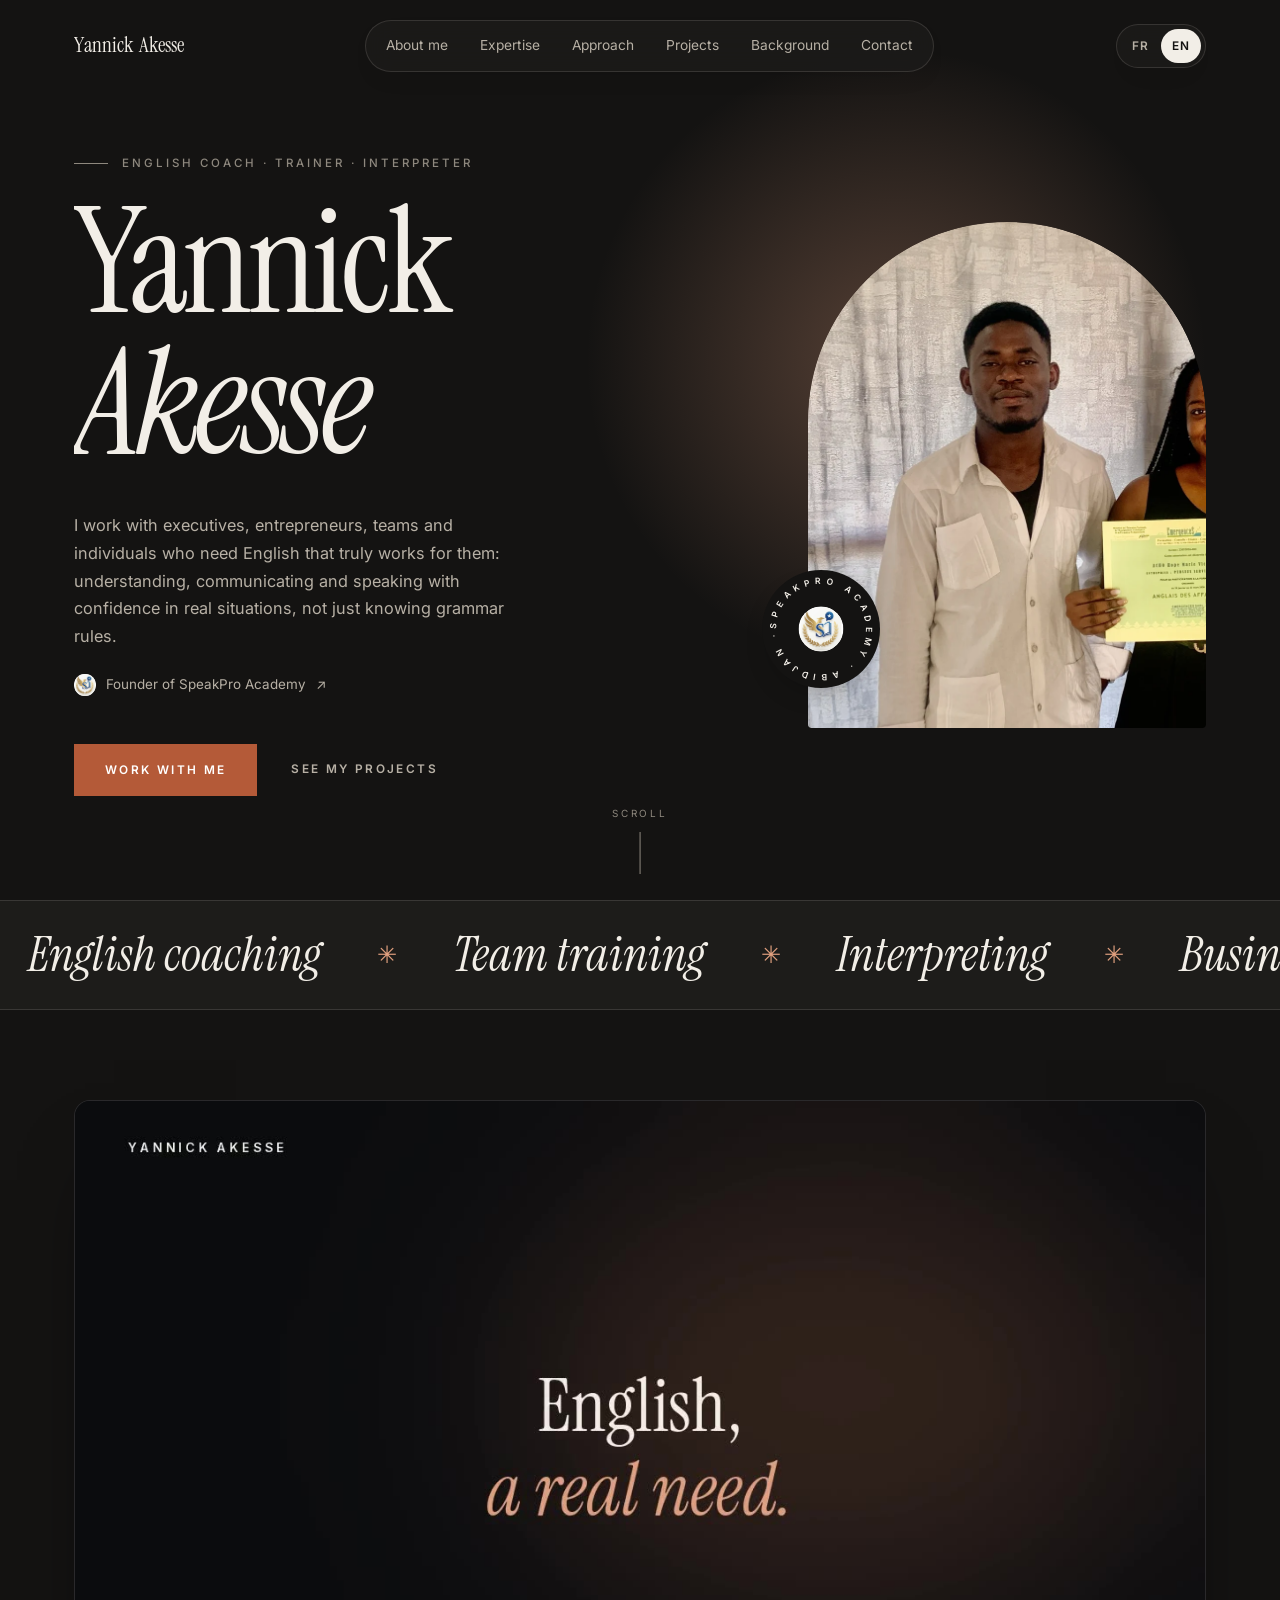
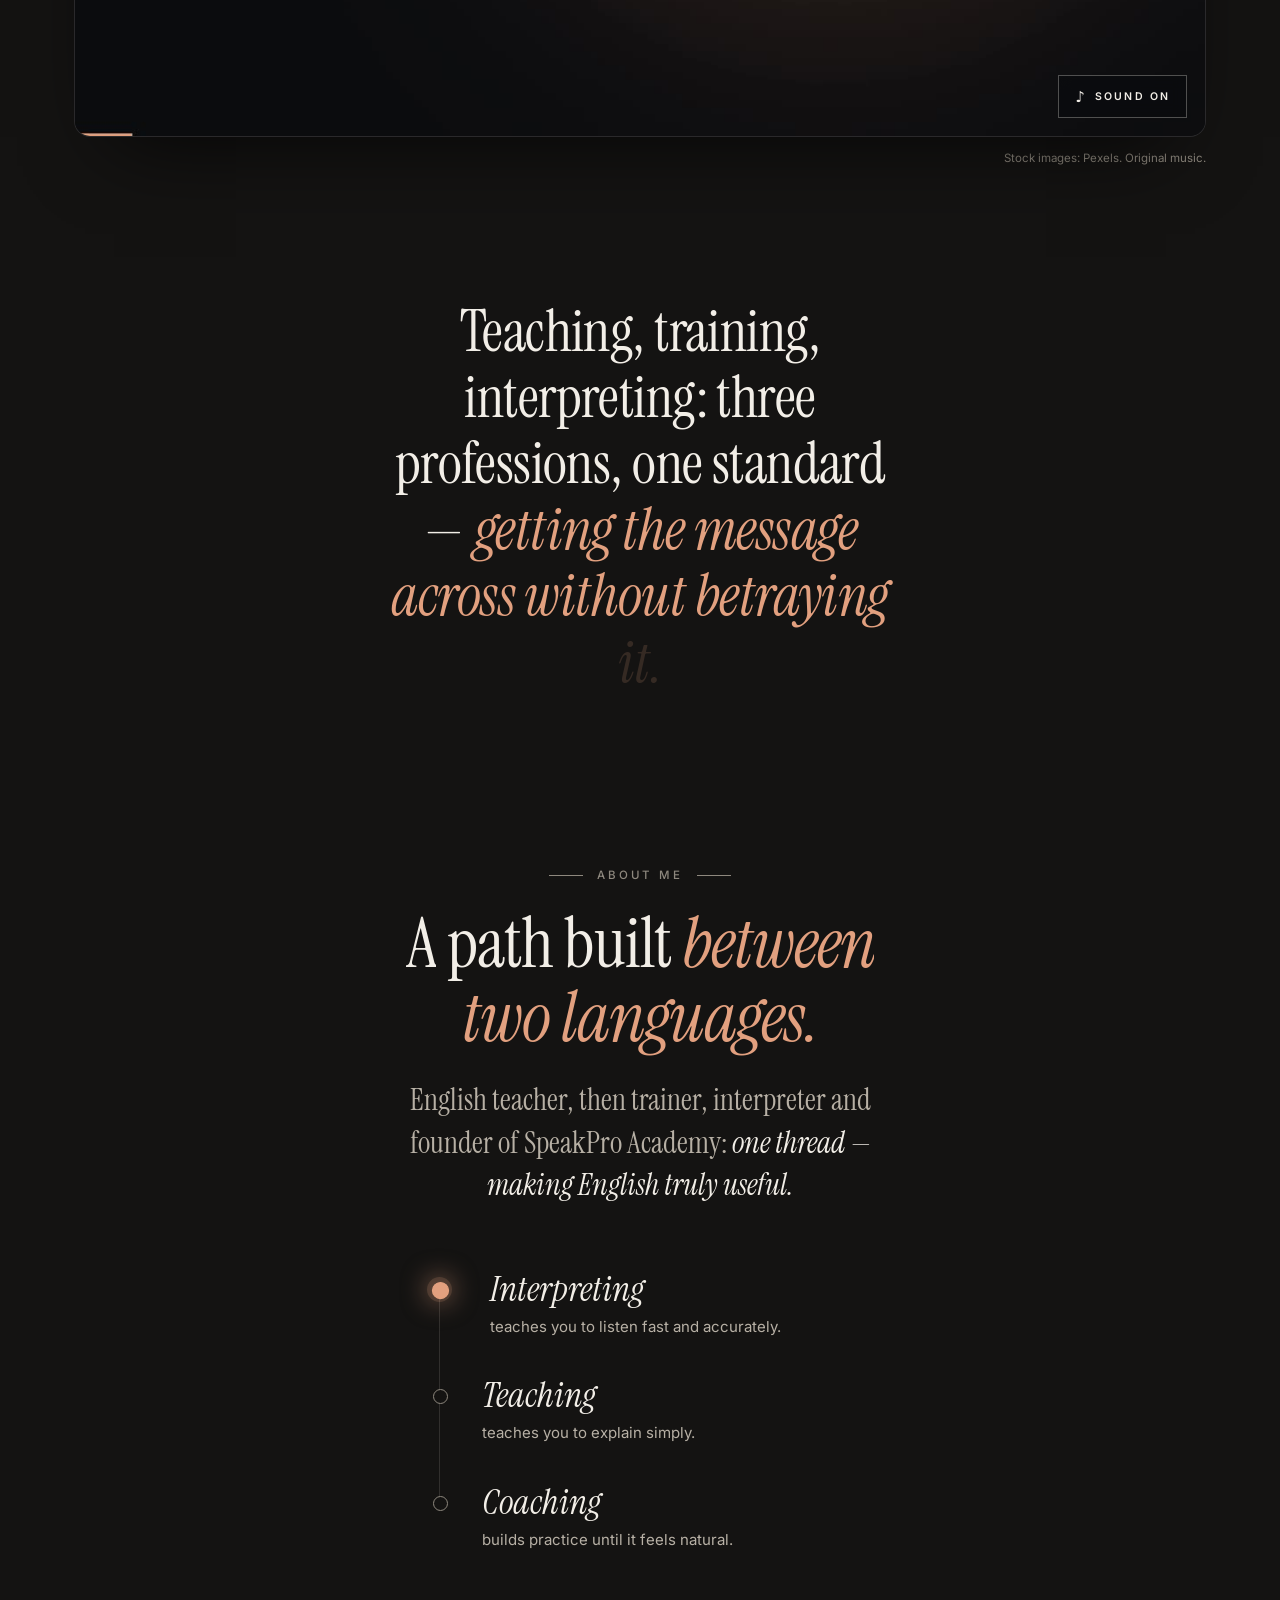
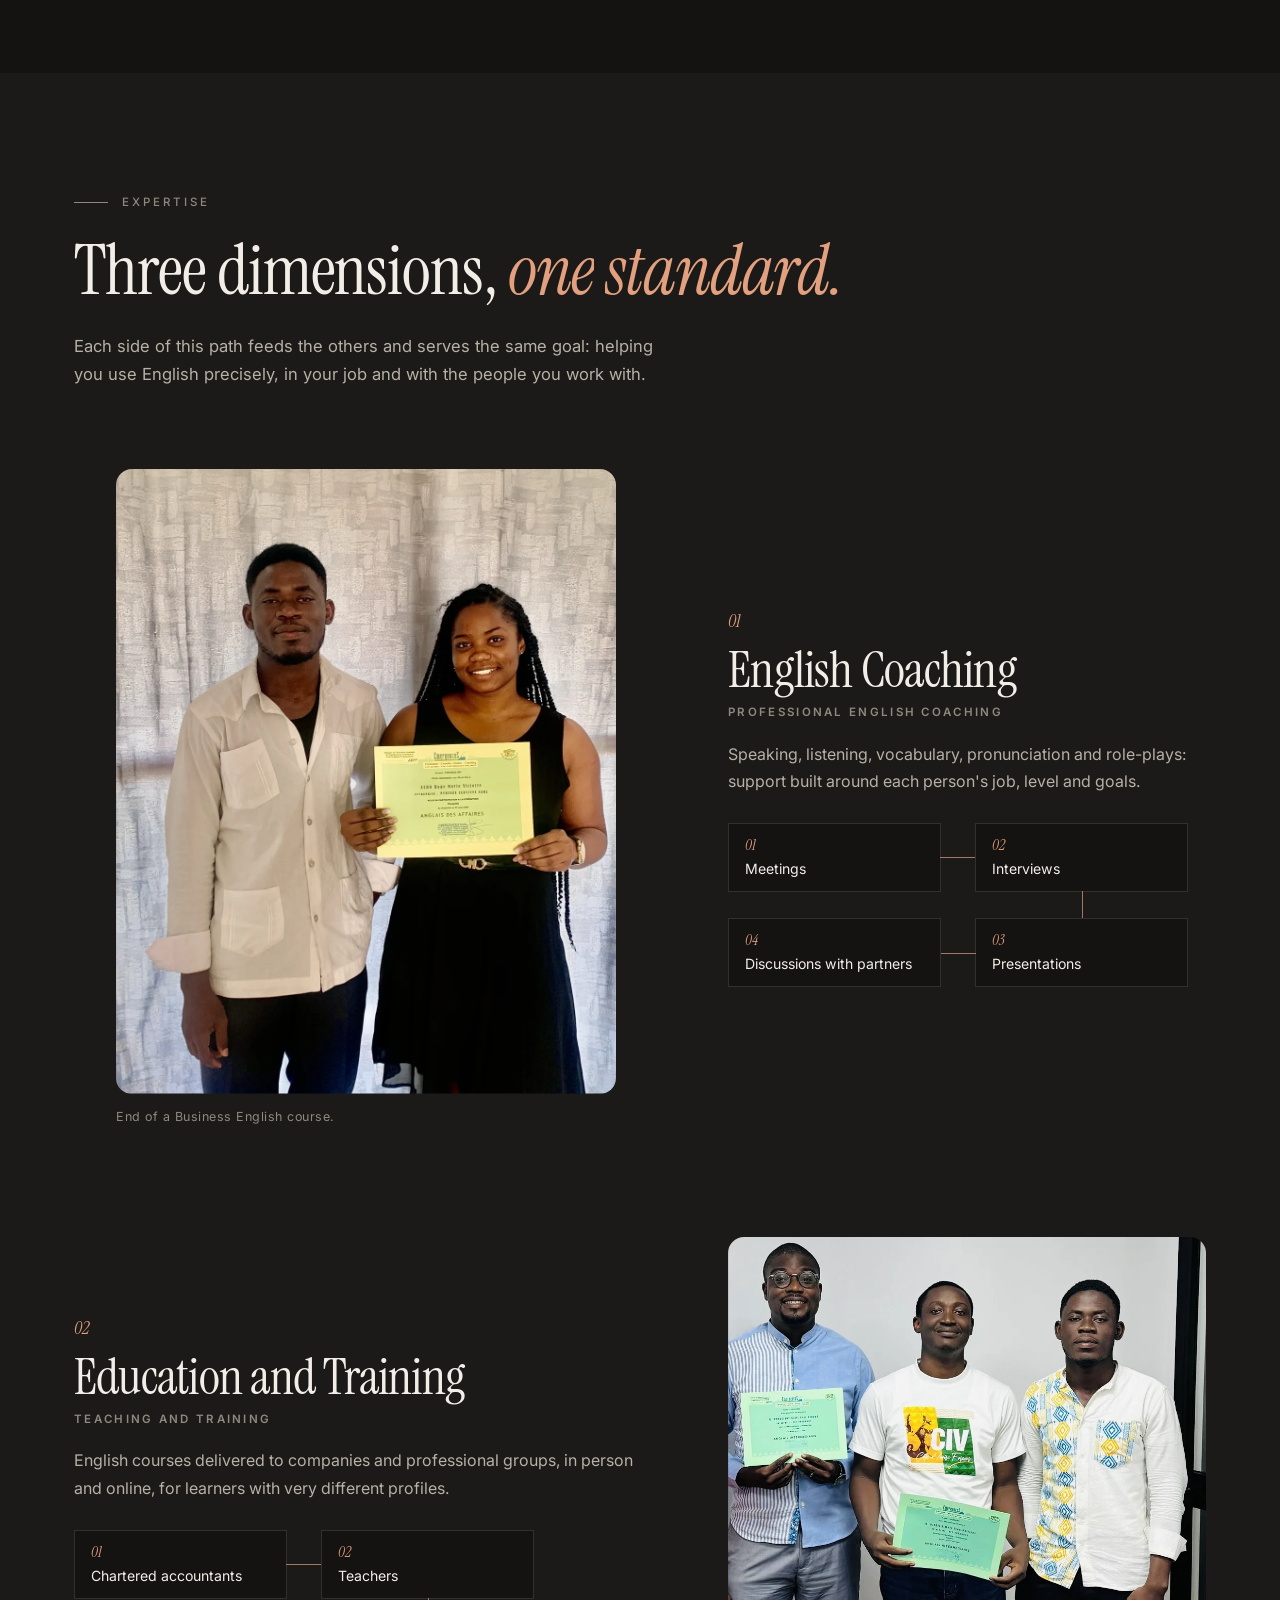
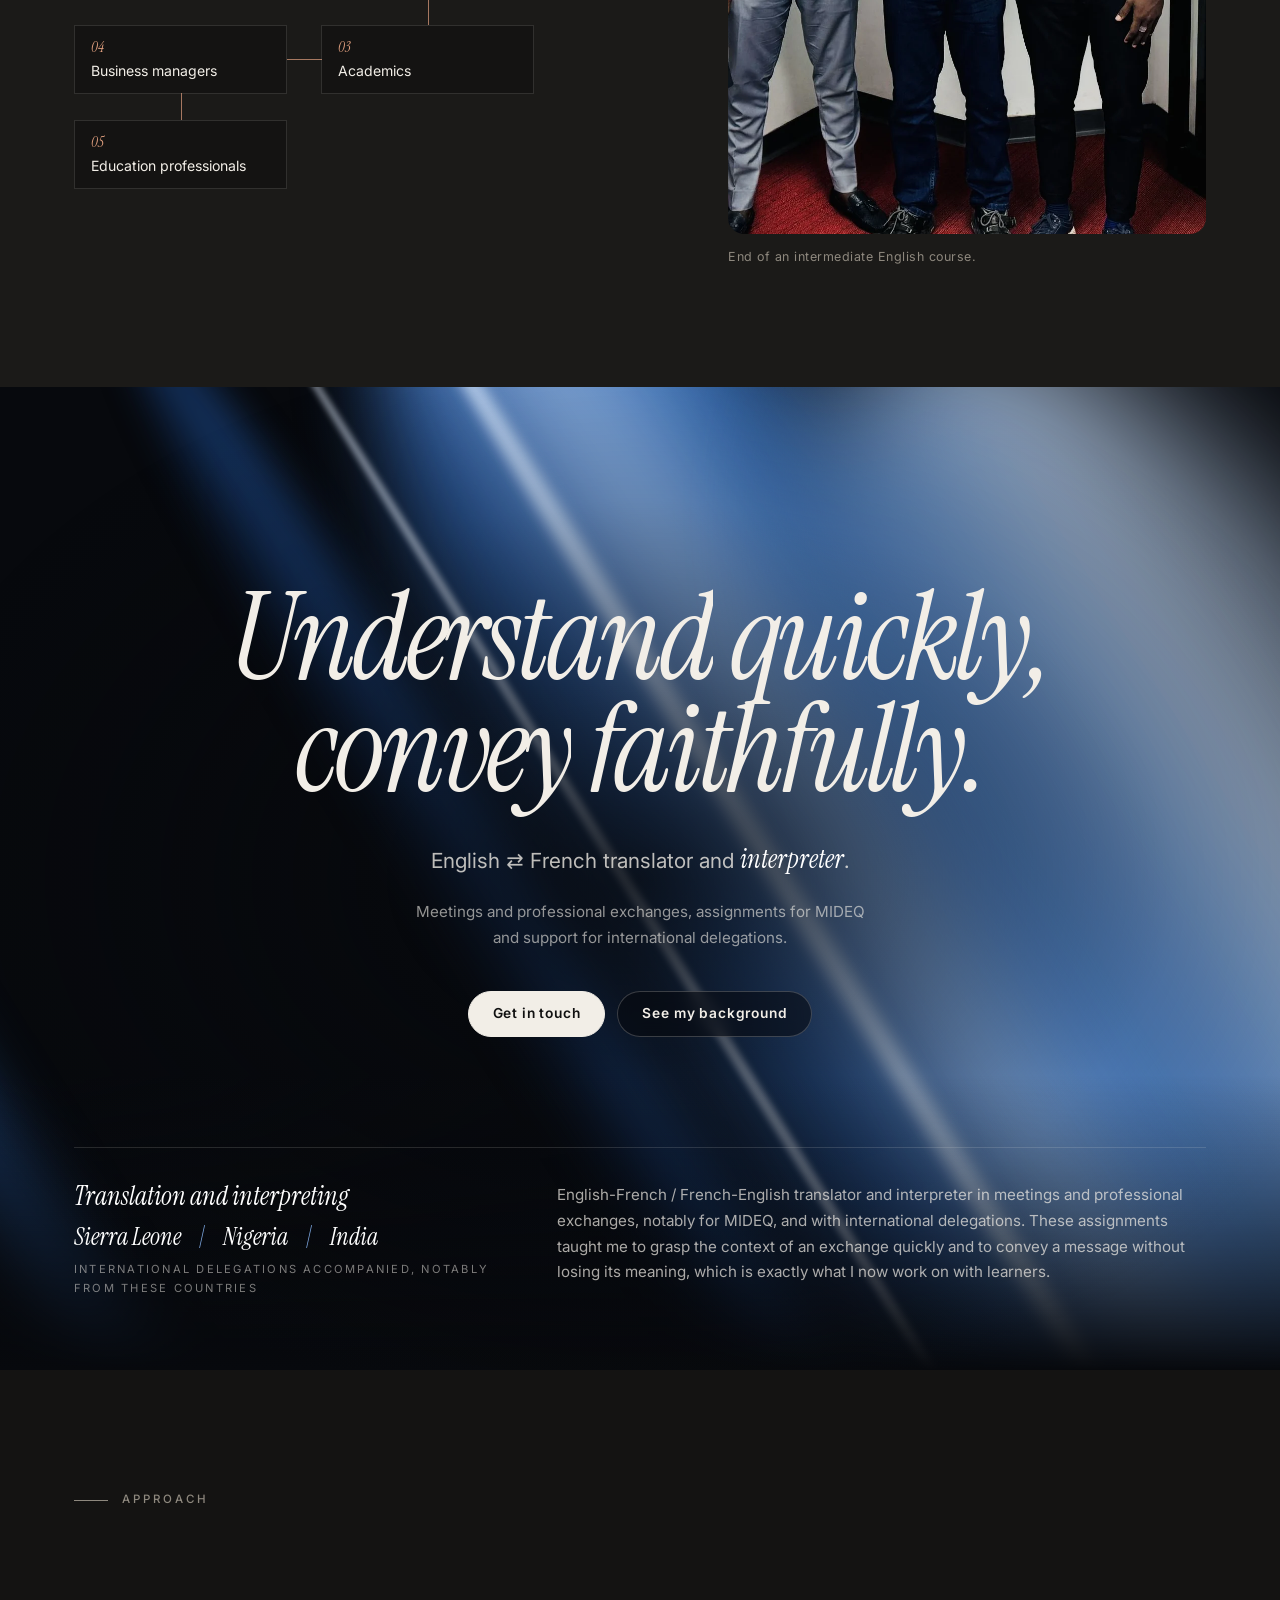
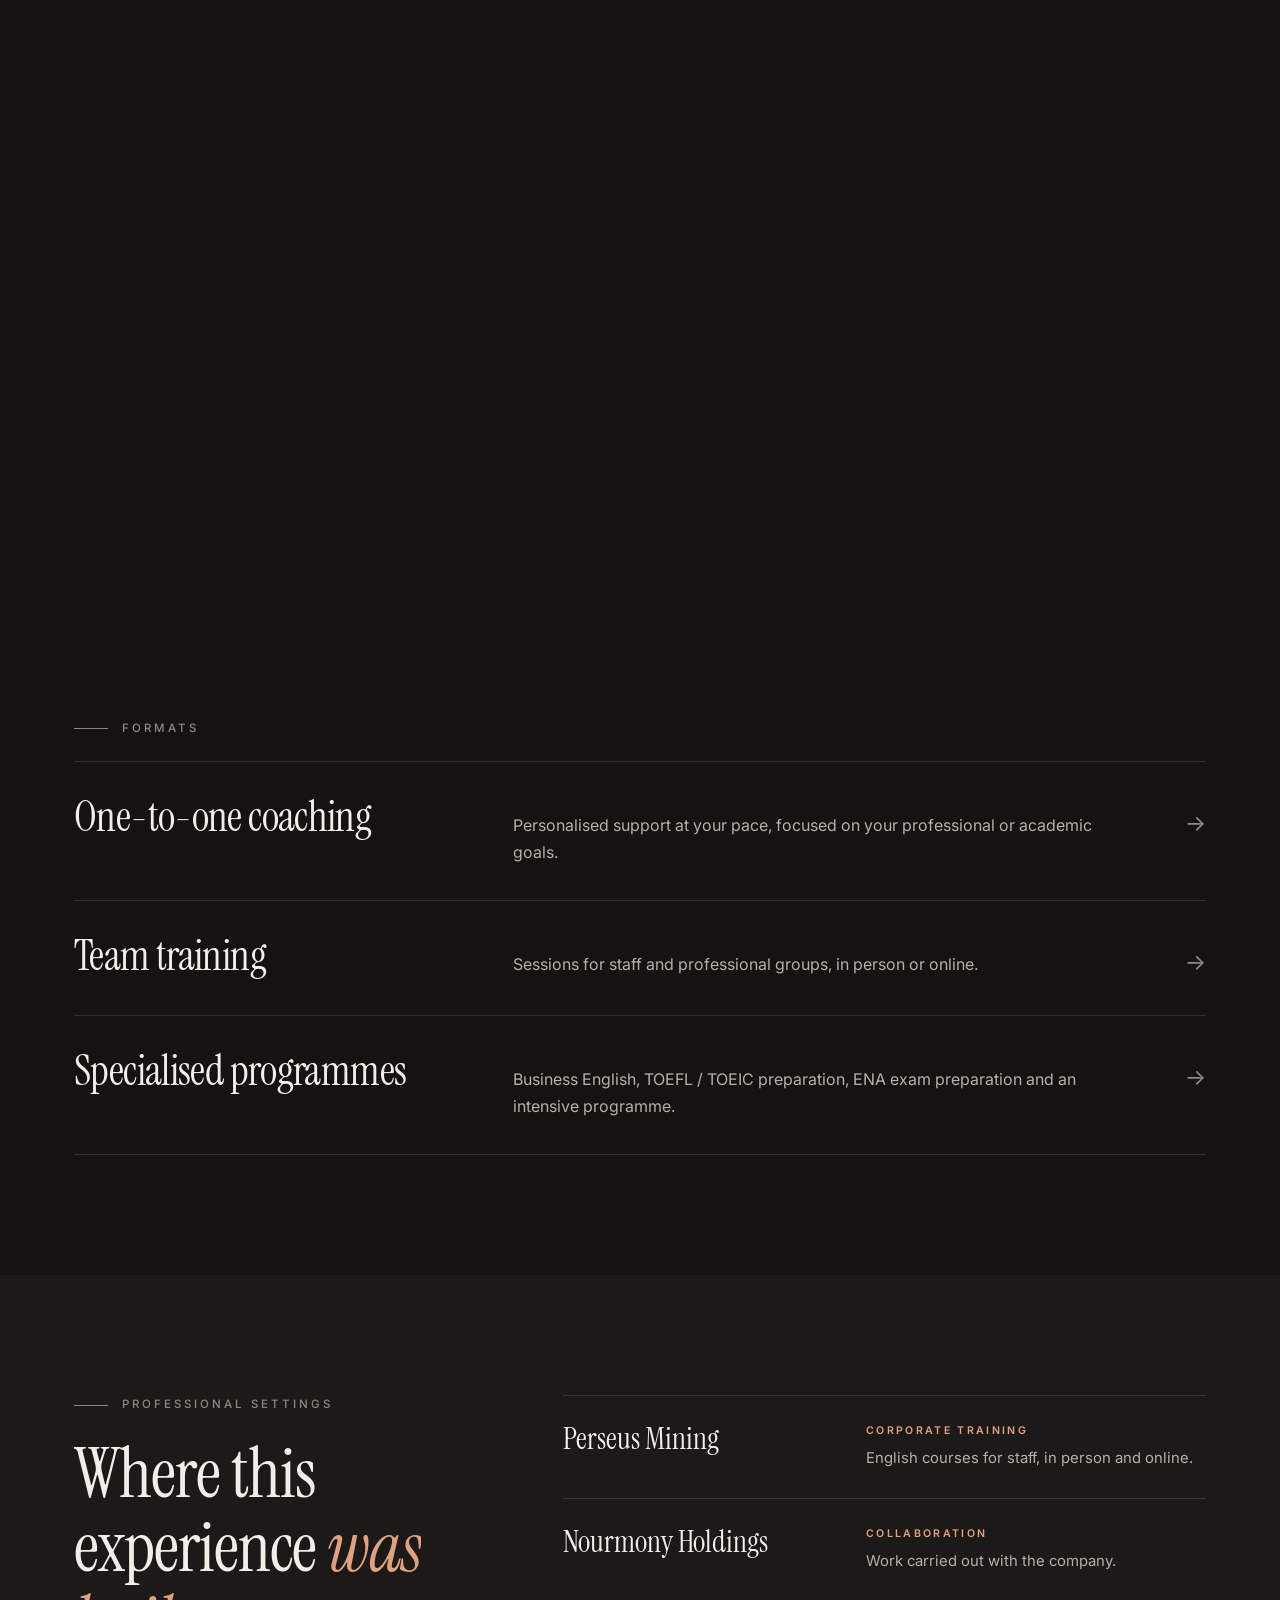
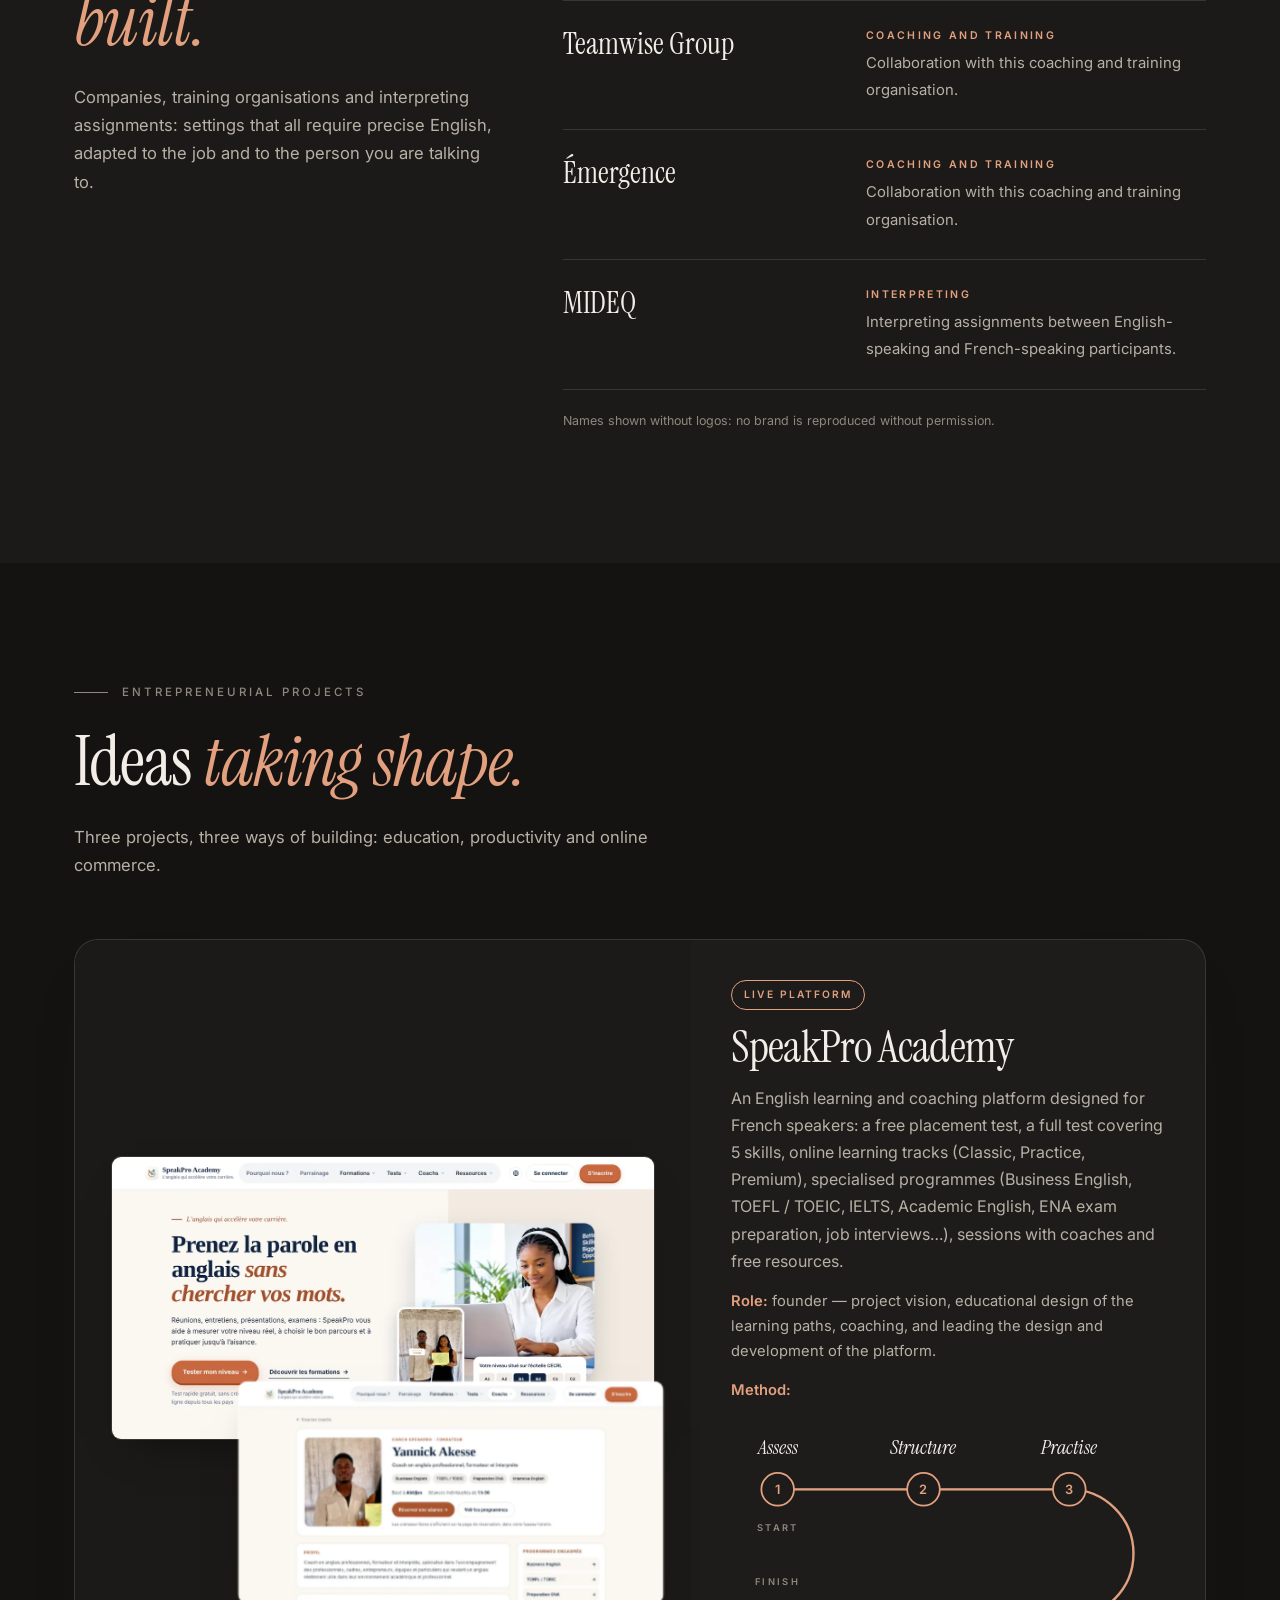
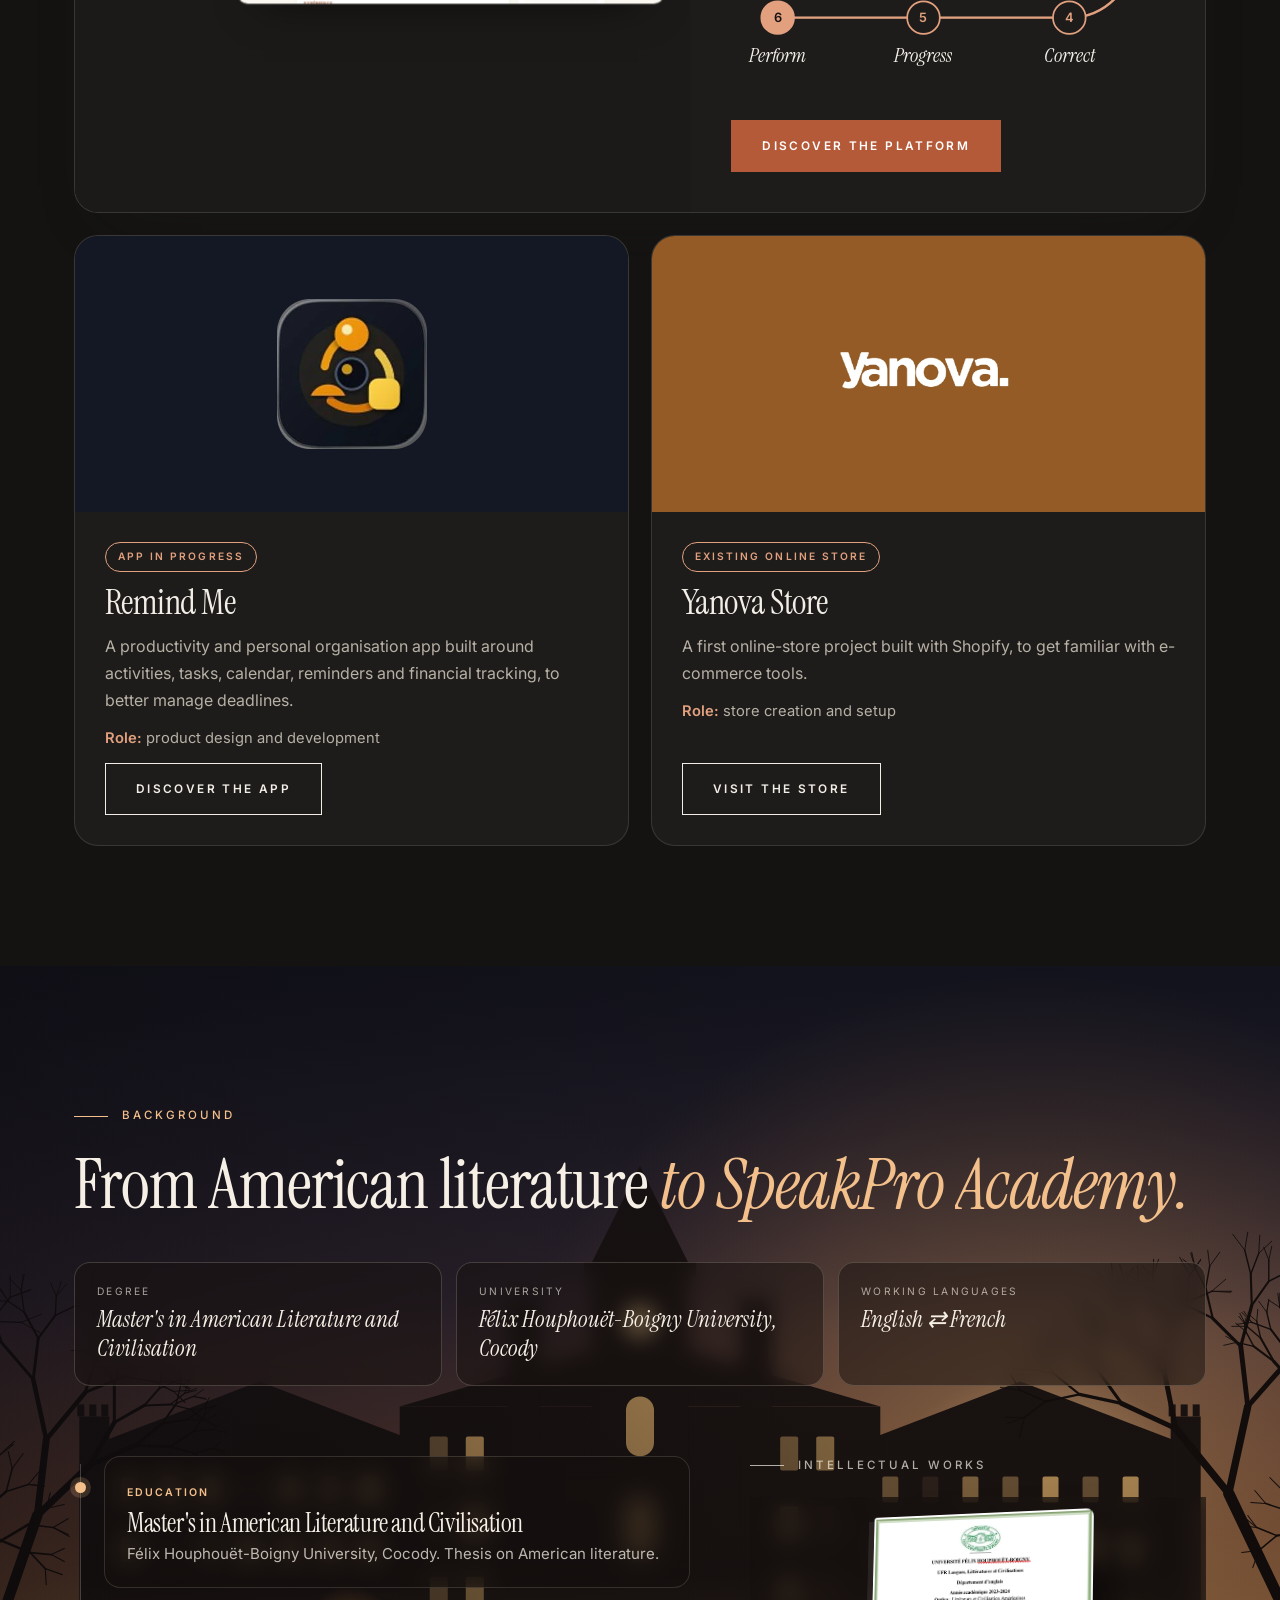
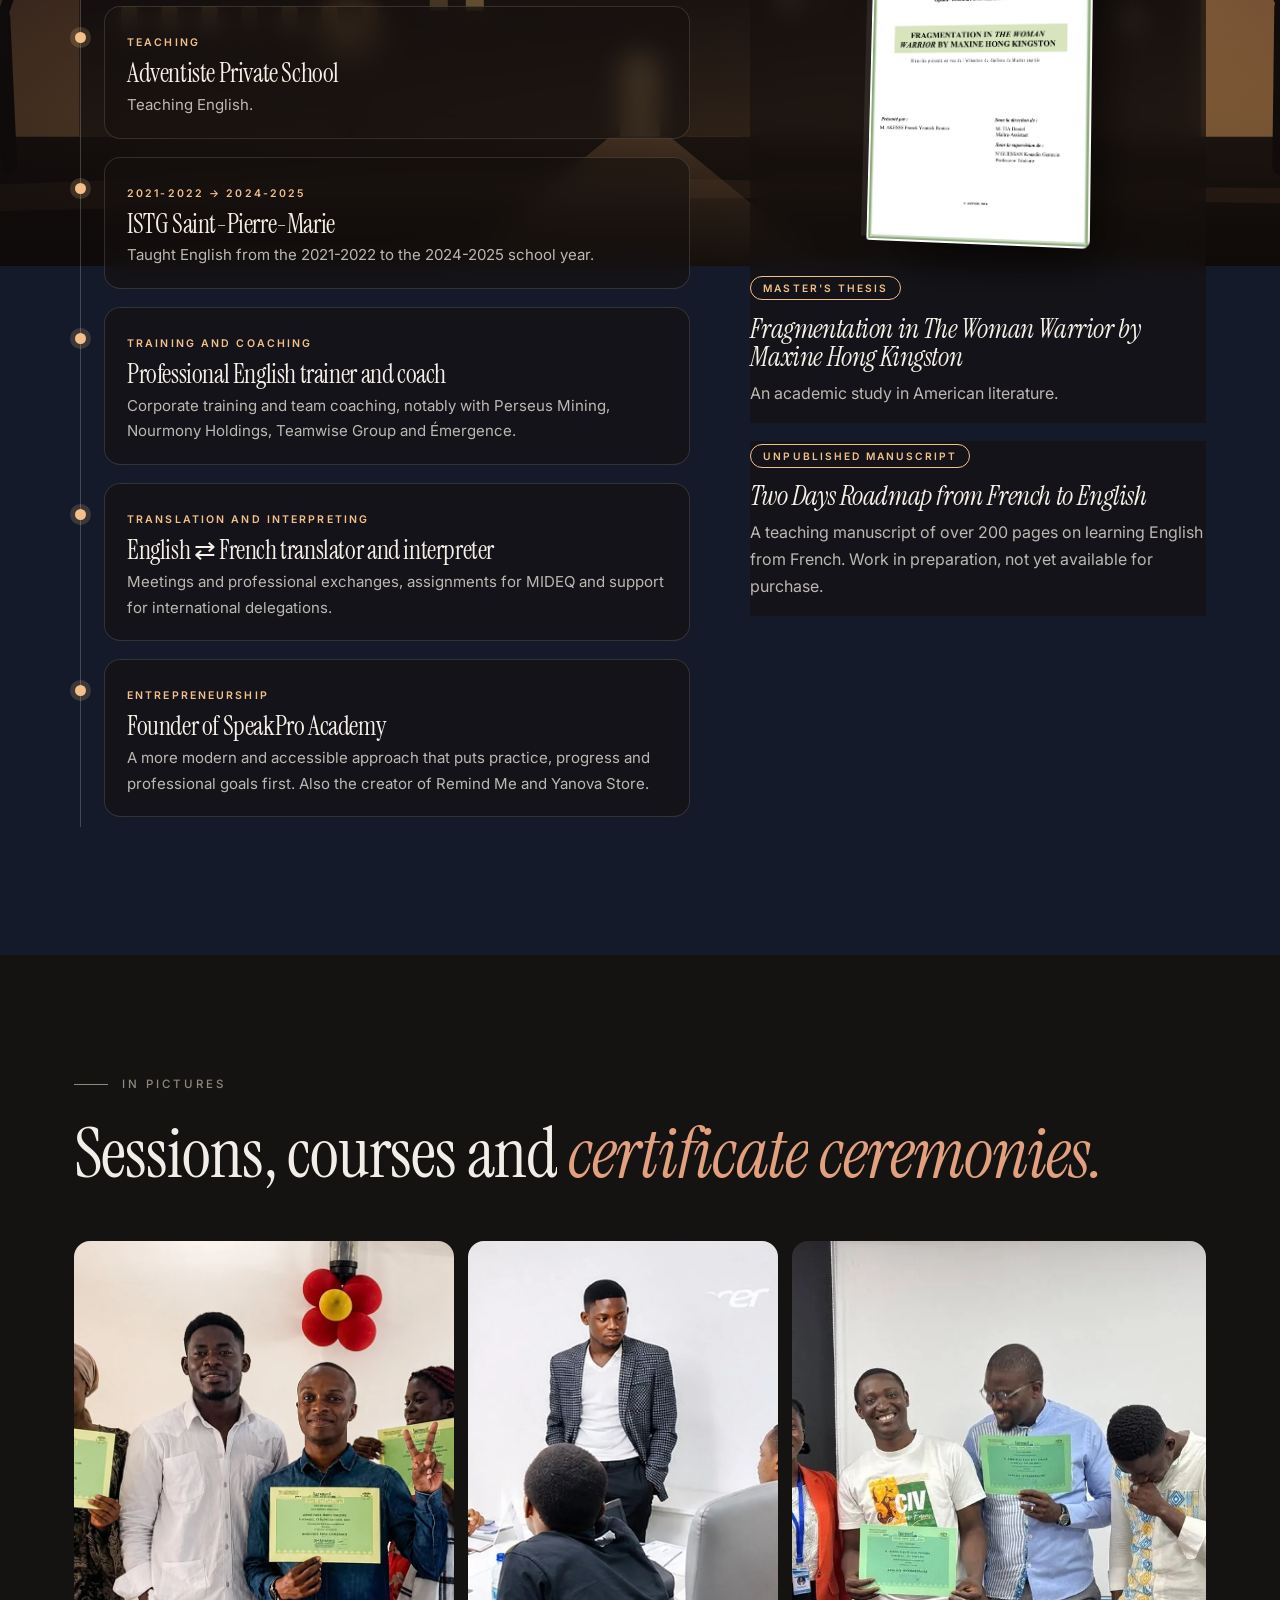
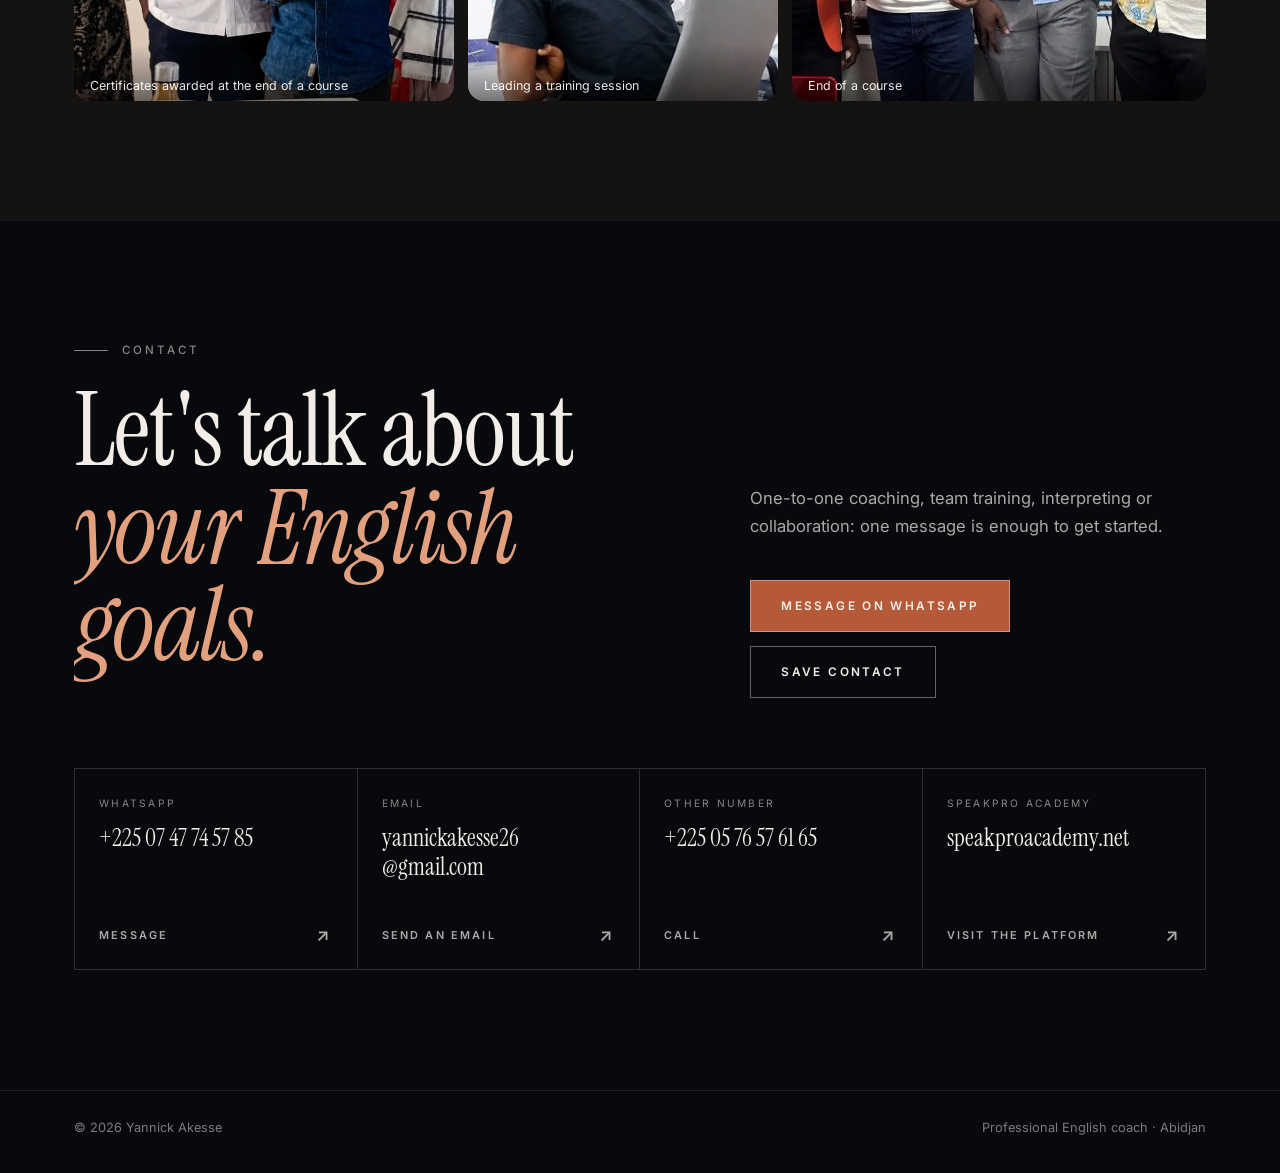
==== commit d4e8b2aa: "Nouvelle version du CV en ligne (portfolio Yannick Akesse) Co-Authored-By: Claude Opus 5.5 <noreply@" ====
--- a/cvenligne/index.html
+++ b/cvenligne/index.html
@@ -1,3 +1,4 @@
+<!doctype html><html><head><meta charset=utf8><meta name=viewport content="width=device-width,initial-scale=1,viewport-fit=cover"><style>:root{color-scheme:light;box-sizing:border-box;padding-top:env(safe-area-inset-top,0px);padding-bottom:env(safe-area-inset-bottom,0px)}html{scroll-padding-top:env(safe-area-inset-top,0px)}body{margin:0;padding:0;font:14px -apple-system,BlinkMacSystemFont,sans-serif;background:#fff;color:#000}img{max-width:100%}[hidden]:not([hidden=until-found i]){display:none!important}</style></head><body>
 <!DOCTYPE html>
 <html lang="fr">
 <head>
@@ -10,7 +11,7 @@
 <meta property="og:type" content="profile">
 <meta property="og:title" content="Yannick Akesse — Coach en anglais professionnel, formateur et interprète">
 <meta property="og:description" content="Coaching en anglais professionnel, formation en entreprise, interprétation anglais-français. Fondateur de SpeakPro Academy.">
-<meta property="og:image" content="https://famous-concha-2f1376.netlify.app/media/og-yannick-akesse.jpg">
+<meta property="og:image" content="https://cvenligne.vercel.app/media/og-yannick-akesse.jpg">
 <meta property="og:locale" content="fr_FR">
 <meta property="og:locale:alternate" content="en_GB">
 <meta name="twitter:card" content="summary_large_image">
@@ -990,3 +991,5 @@
 </script>
 </body>
 </html>
+
+</body></html>
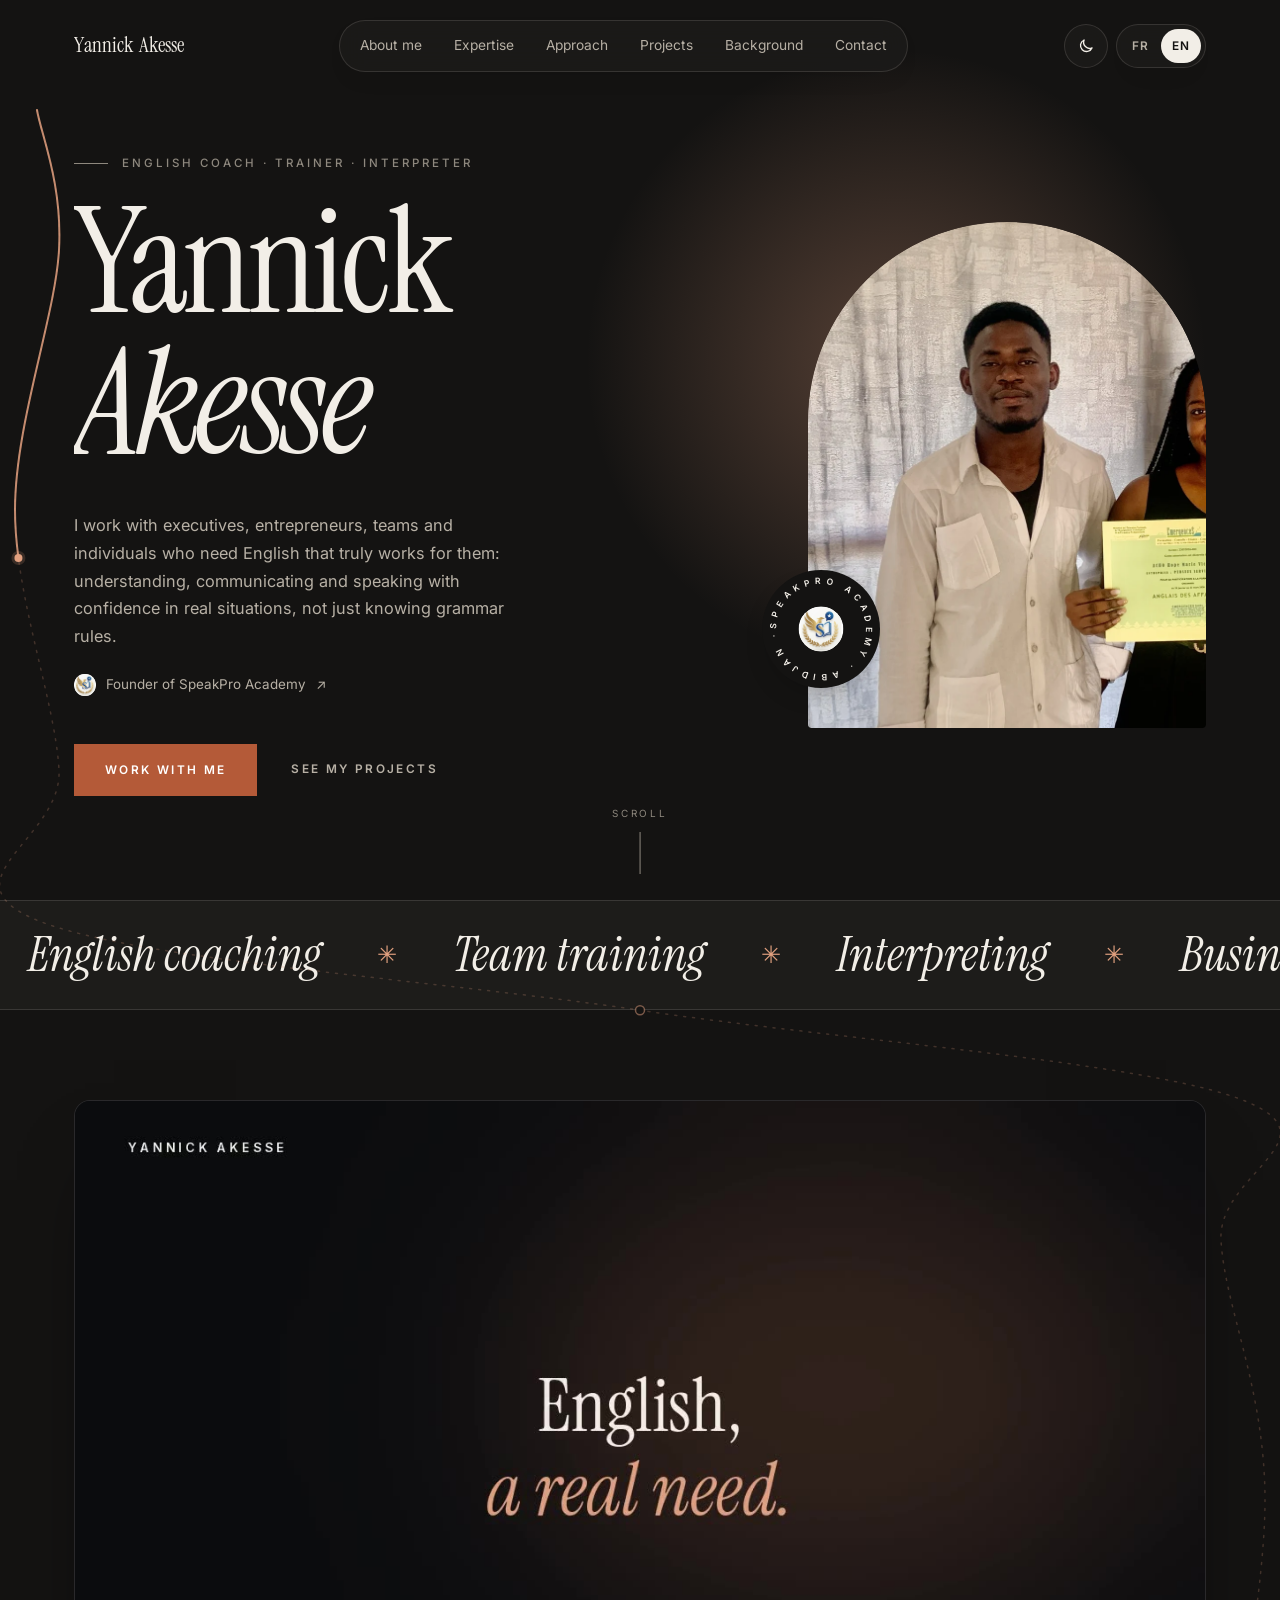
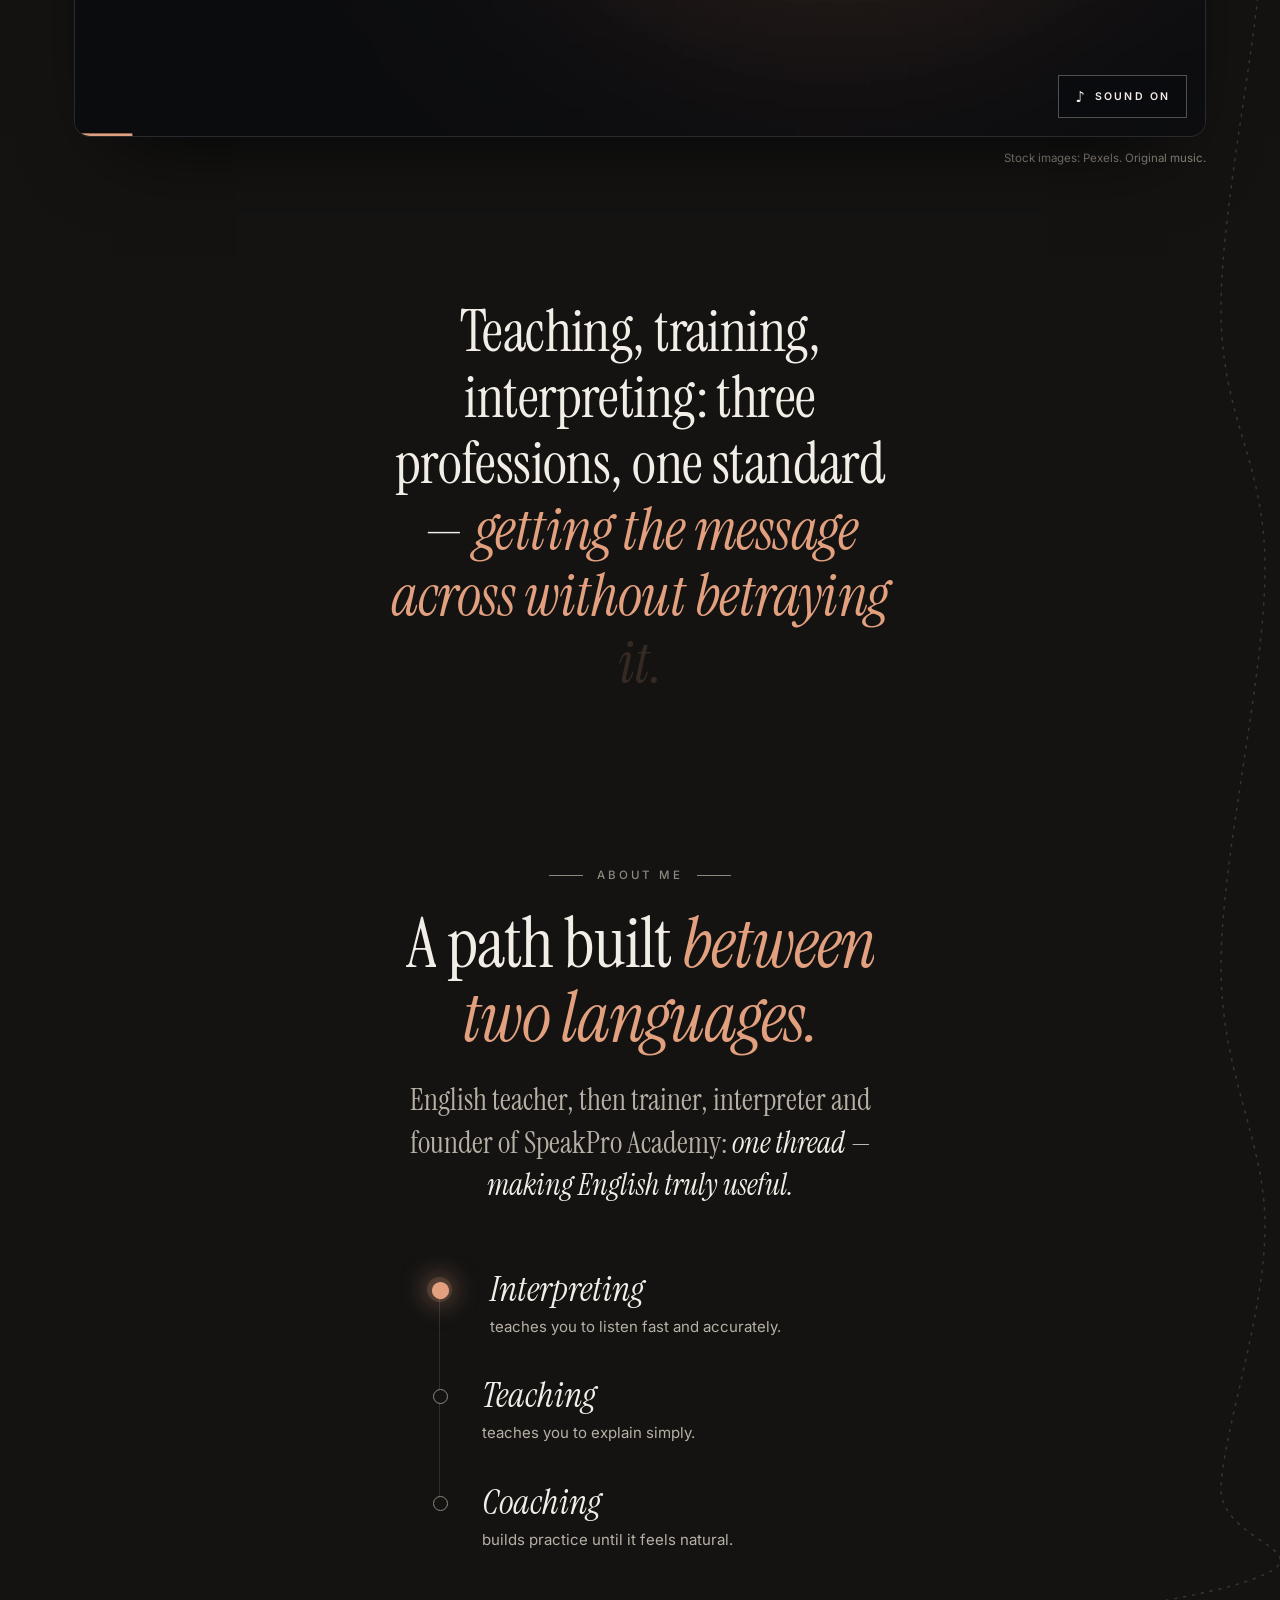
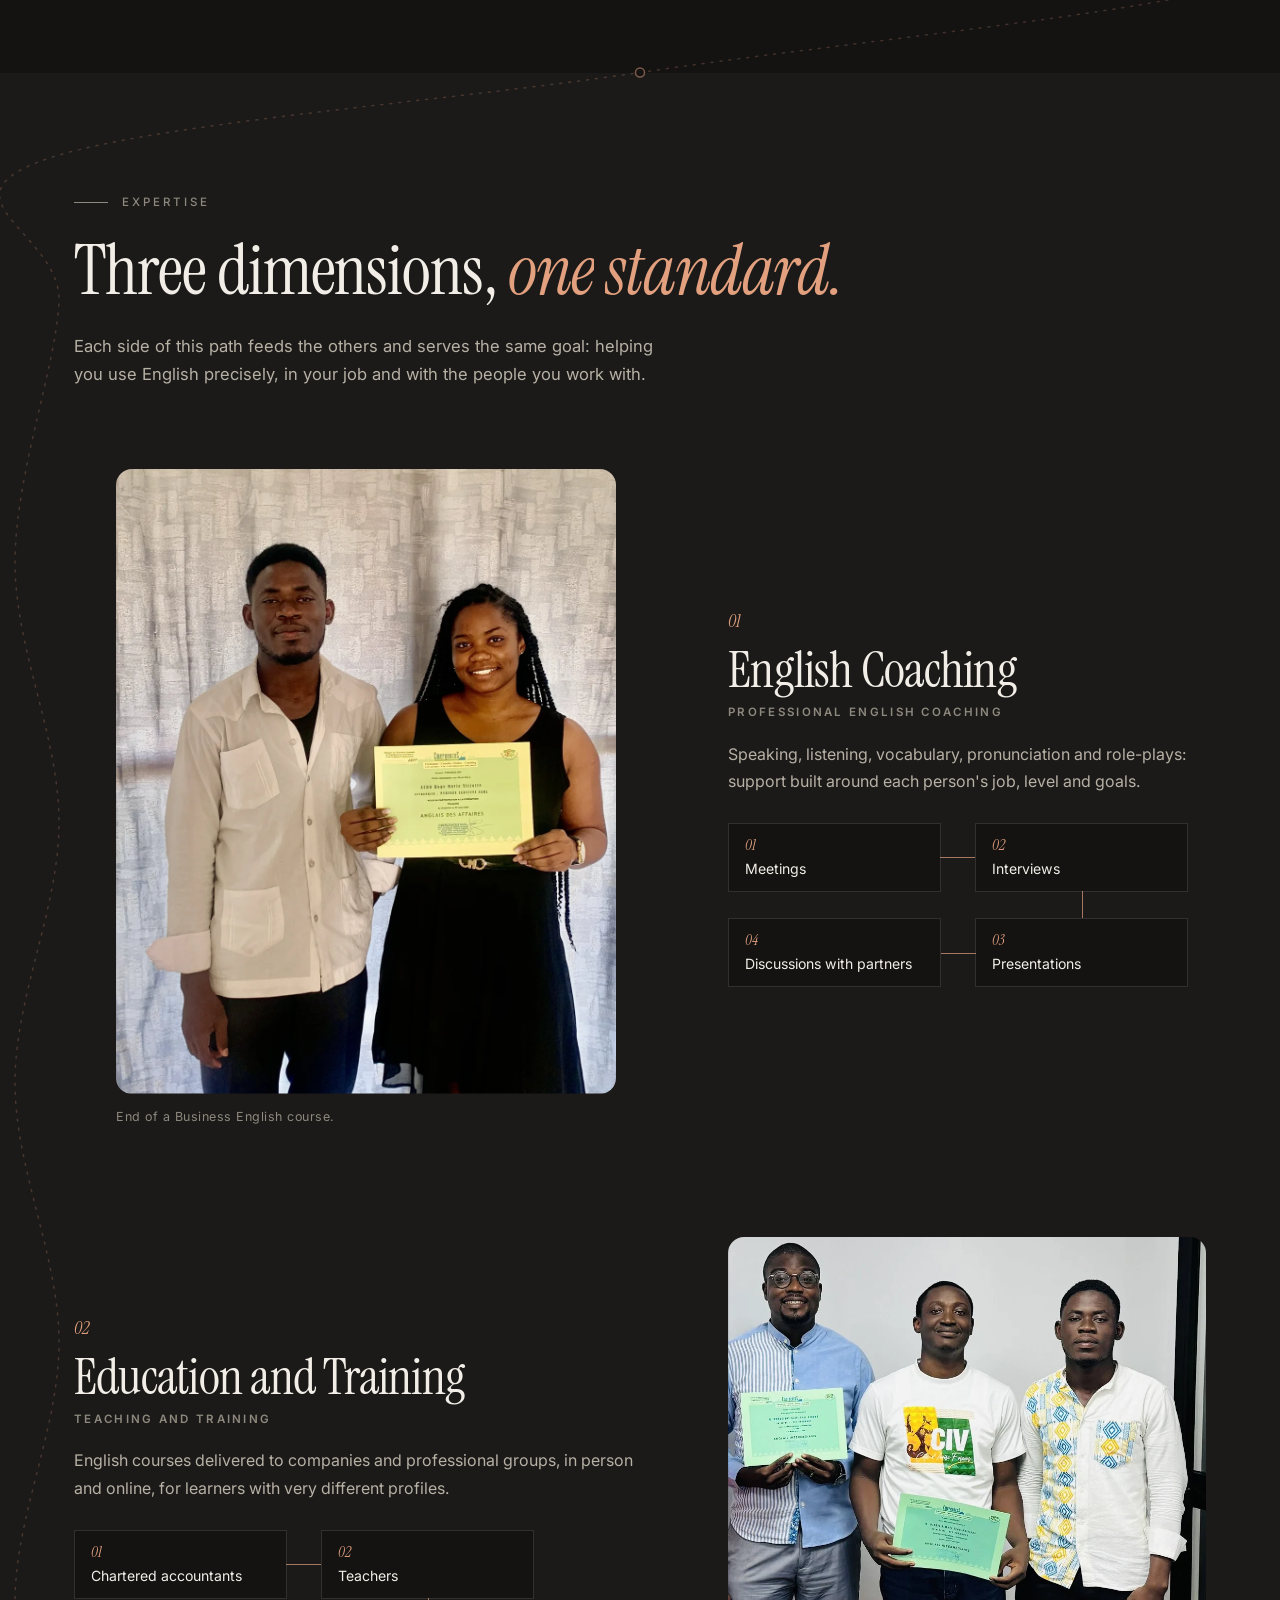
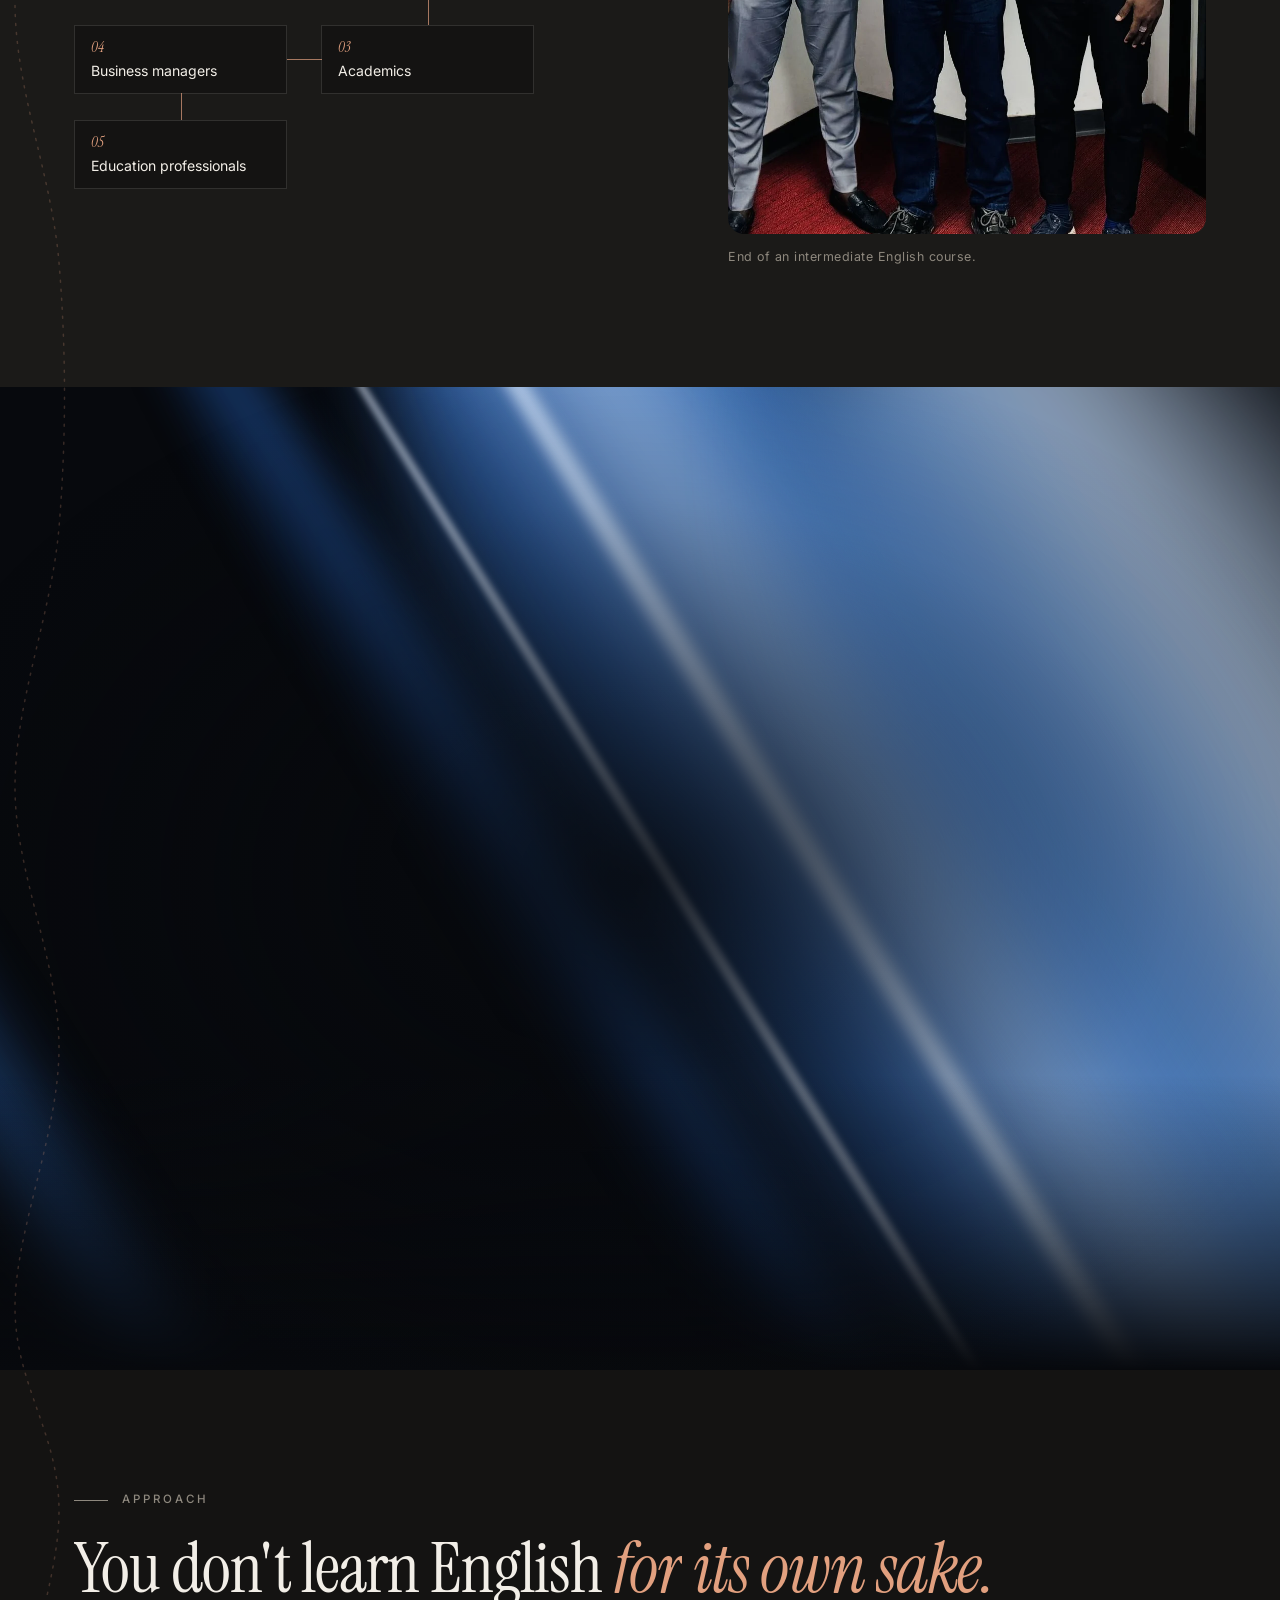
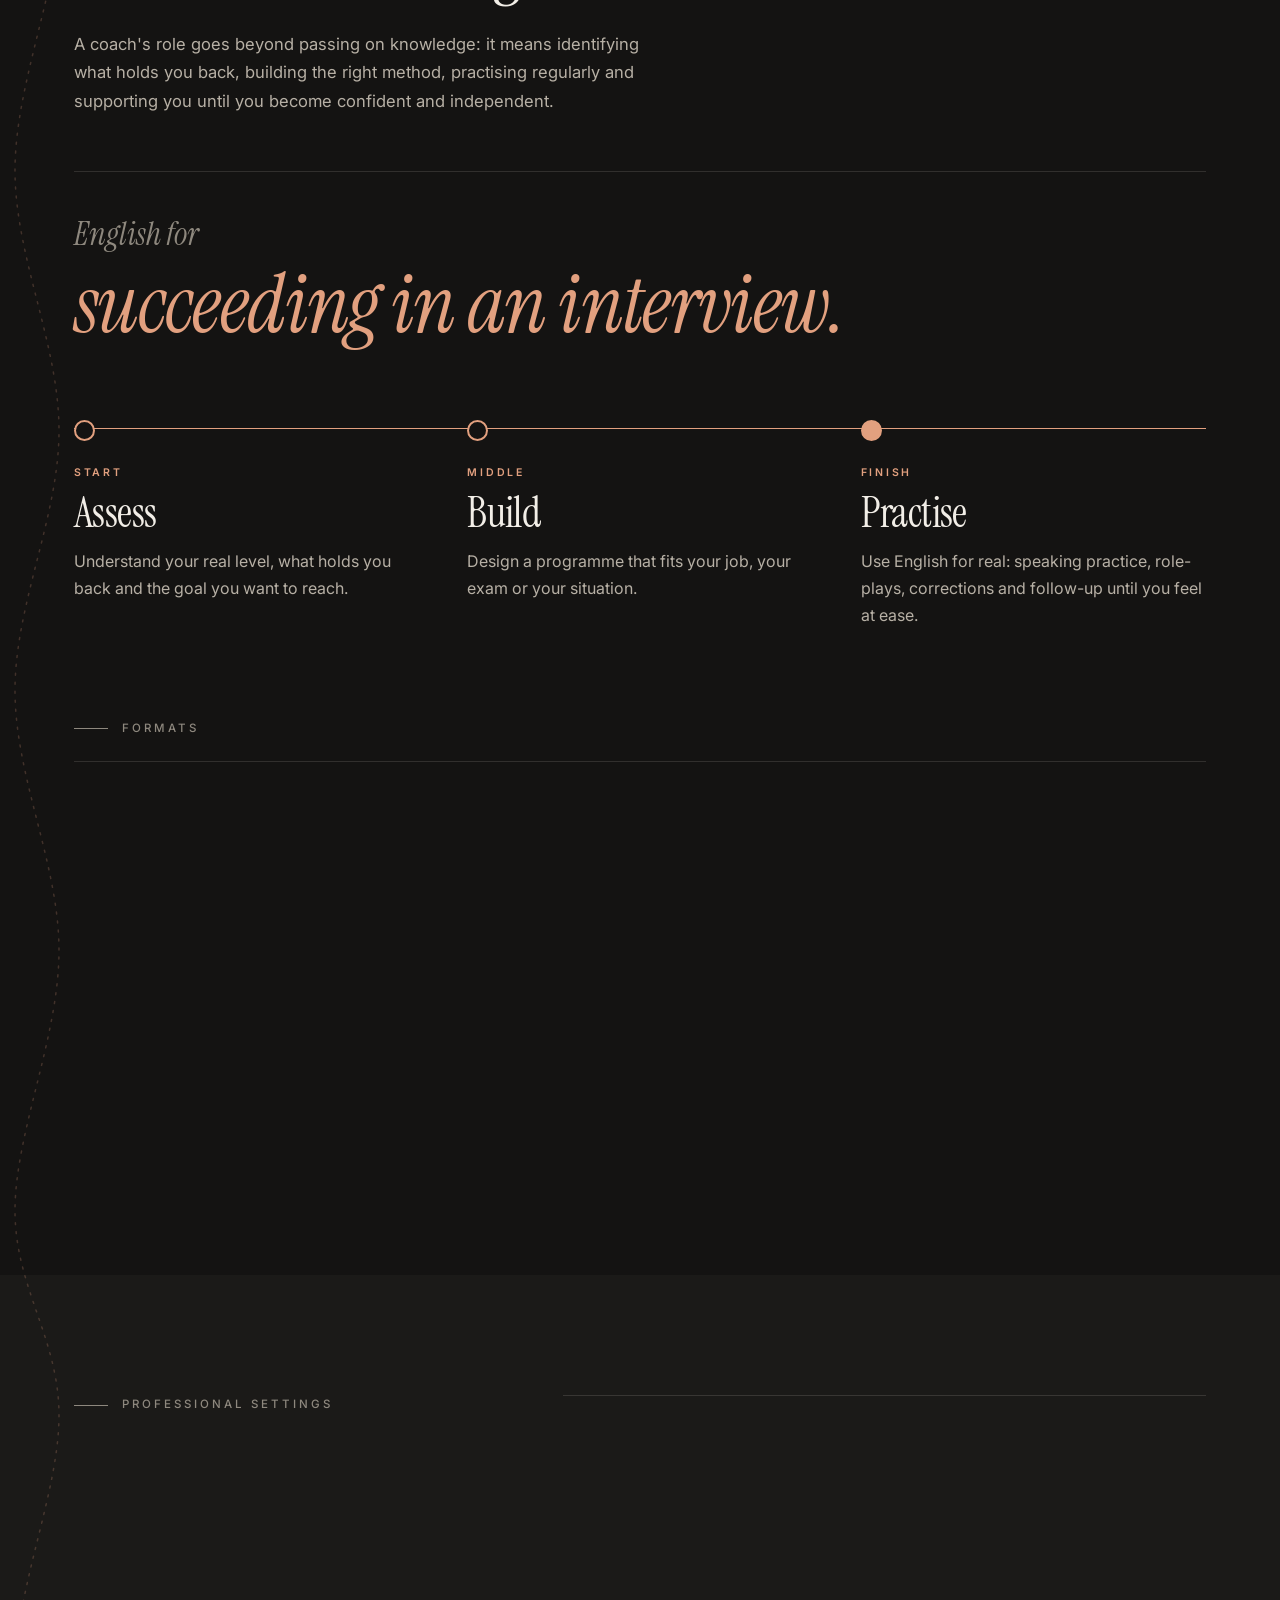
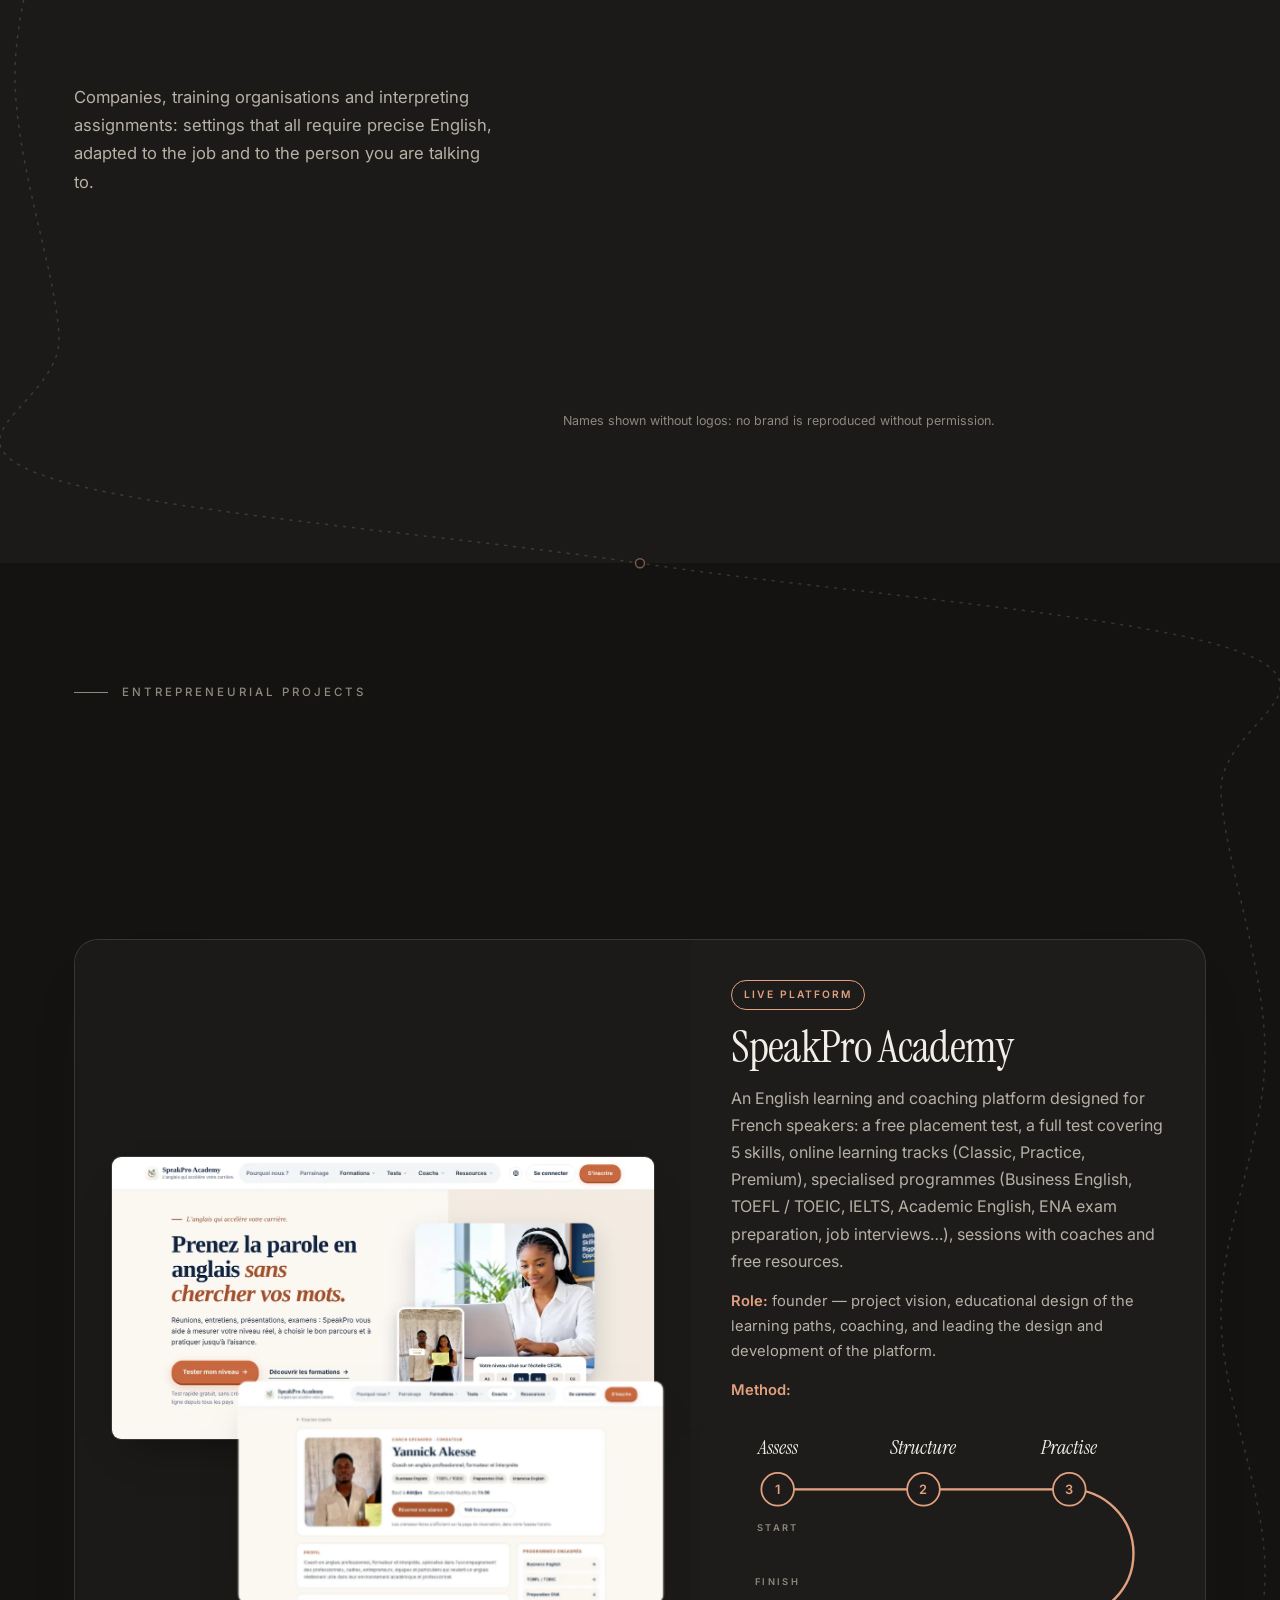
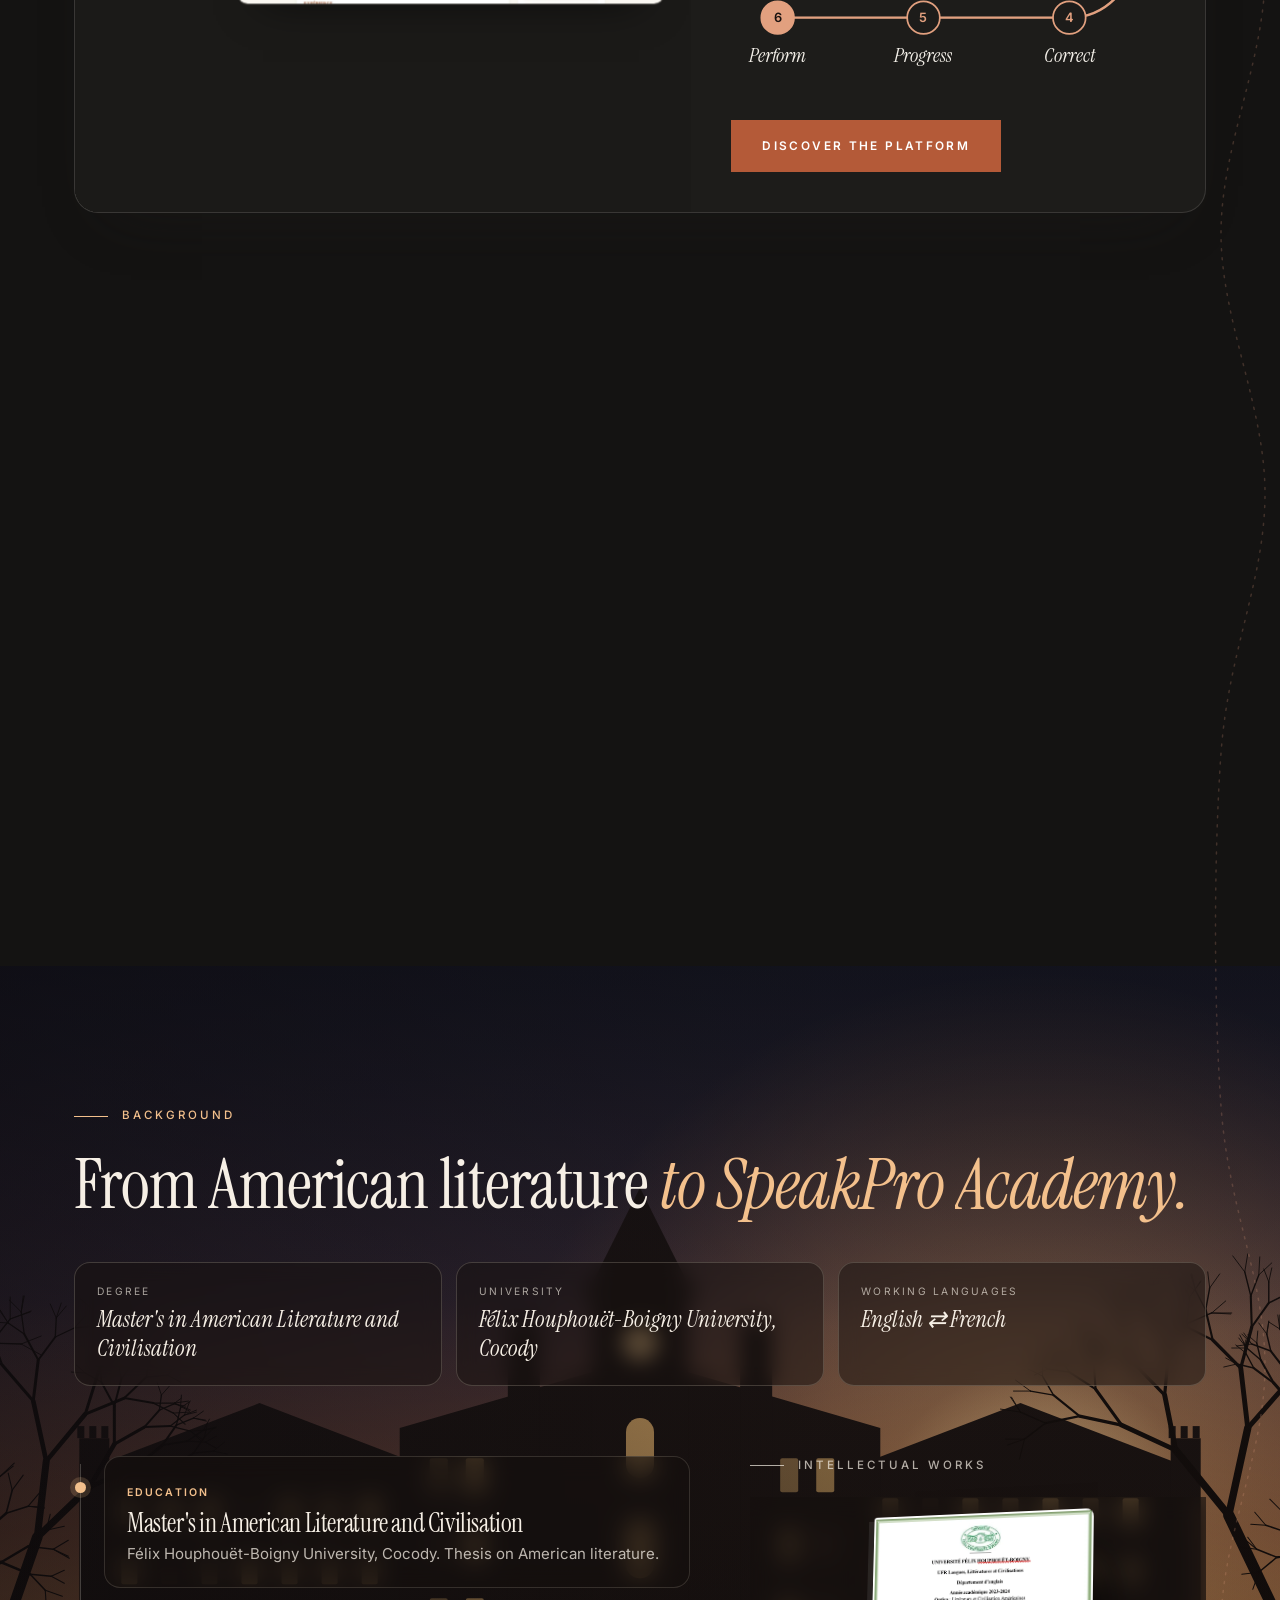
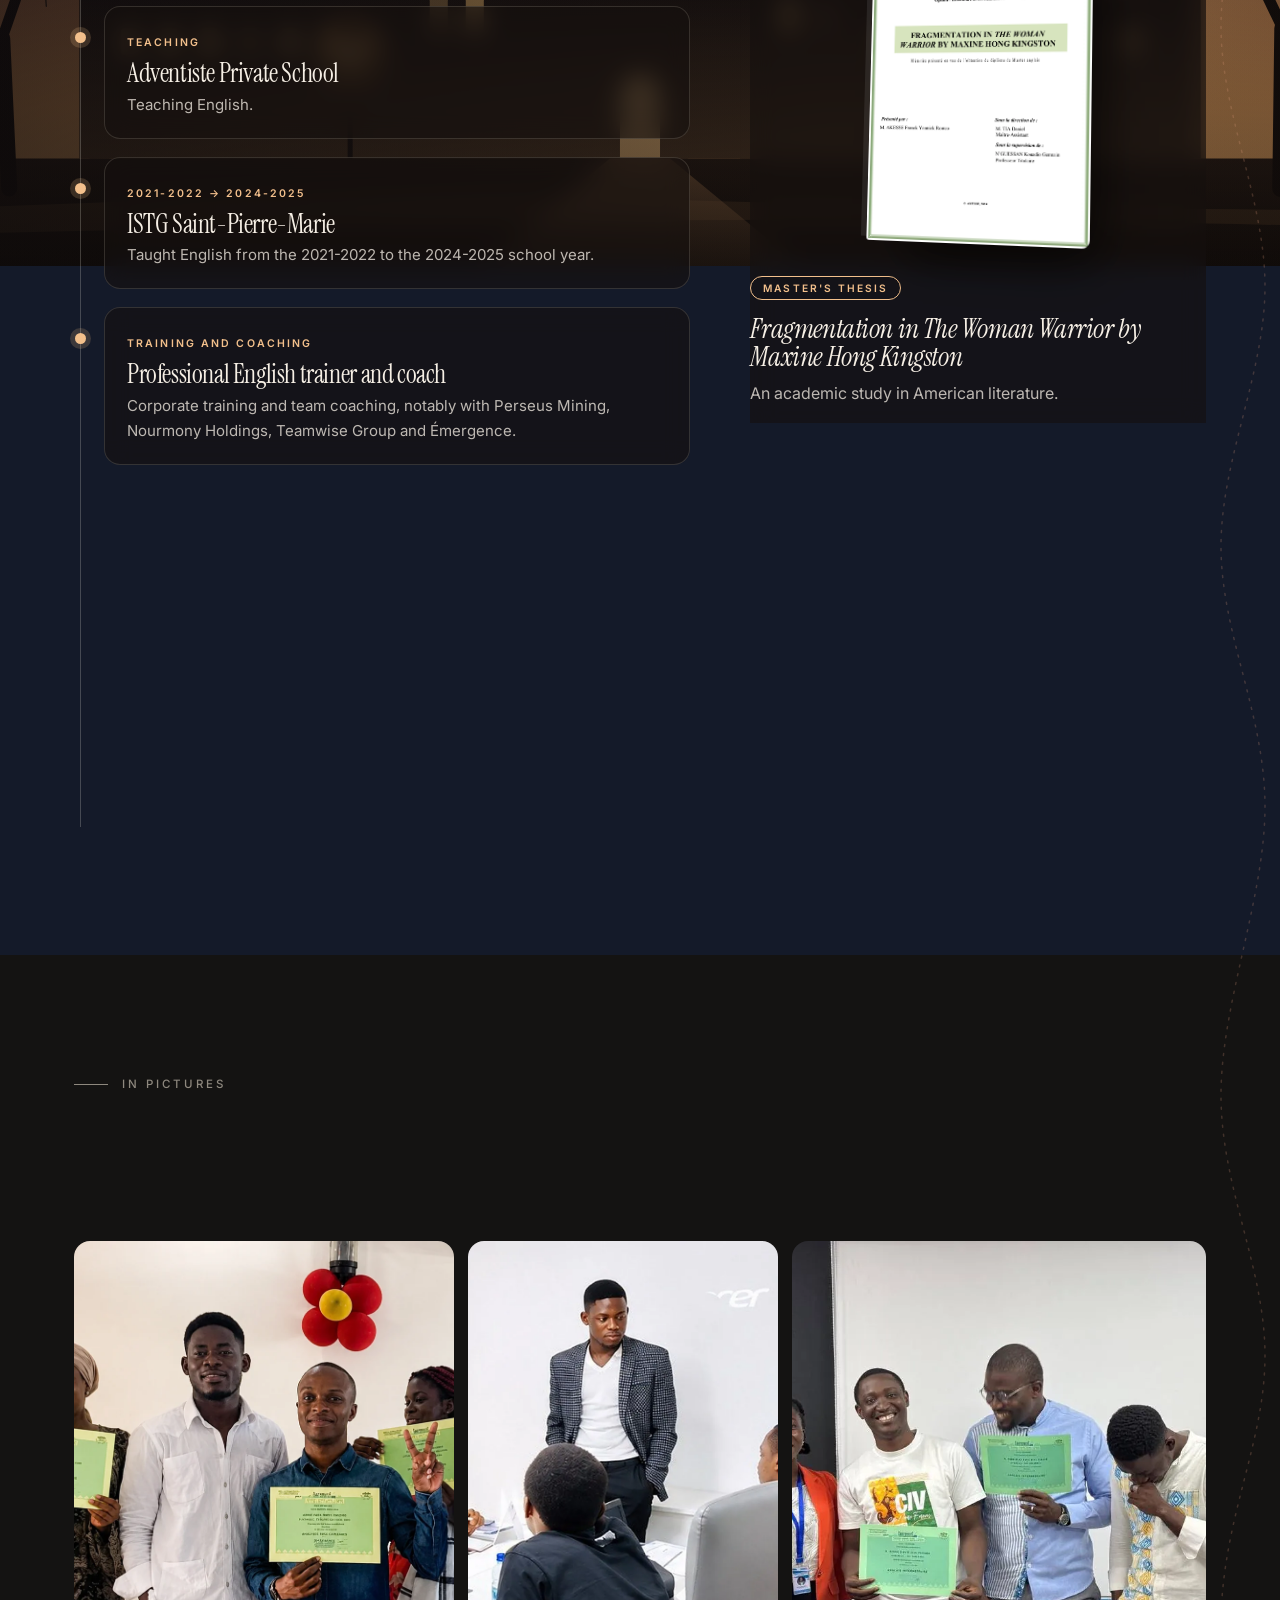
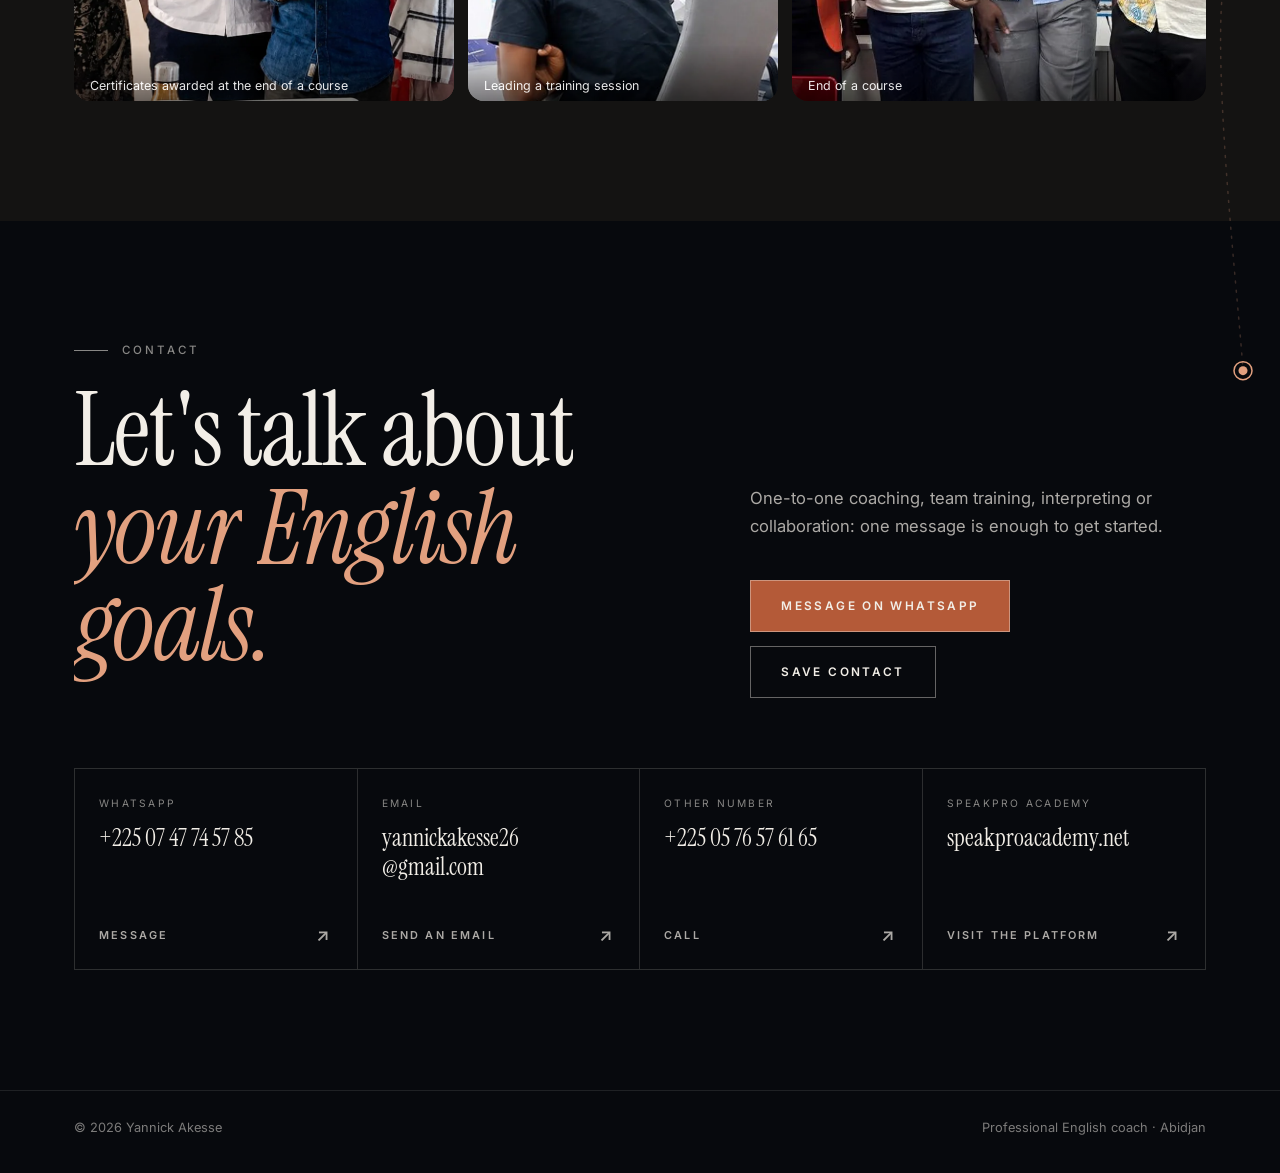
==== commit e9d30cf1: "CV : thème clair/sombre, bulles animées, route au défilement, bloc SpeakPro sans délai Co-Authored-B" ====
--- a/cvenligne/index.html
+++ b/cvenligne/index.html
@@ -1,4 +1,3 @@
-<!doctype html><html><head><meta charset=utf8><meta name=viewport content="width=device-width,initial-scale=1,viewport-fit=cover"><style>:root{color-scheme:light;box-sizing:border-box;padding-top:env(safe-area-inset-top,0px);padding-bottom:env(safe-area-inset-bottom,0px)}html{scroll-padding-top:env(safe-area-inset-top,0px)}body{margin:0;padding:0;font:14px -apple-system,BlinkMacSystemFont,sans-serif;background:#fff;color:#000}img{max-width:100%}[hidden]:not([hidden=until-found i]){display:none!important}</style></head><body>
 <!DOCTYPE html>
 <html lang="fr">
 <head>
@@ -8,6 +7,8 @@
 <meta name="description" content="Yannick Akesse, coach en anglais professionnel, formateur et interprète anglais-français à Abidjan, fondateur de SpeakPro Academy.">
 <meta name="author" content="Yannick Akesse">
 <meta name="theme-color" content="#141312">
+<script>try{var t=new URLSearchParams(location.search).get('theme')||localStorage.getItem('theme');if(t==='light'||t==='dark')document.documentElement.dataset.theme=t}catch(e){}</script>
+
 <meta property="og:type" content="profile">
 <meta property="og:title" content="Yannick Akesse — Coach en anglais professionnel, formateur et interprète">
 <meta property="og:description" content="Coaching en anglais professionnel, formation en entreprise, interprétation anglais-français. Fondateur de SpeakPro Academy.">
@@ -476,6 +477,45 @@
 .no-js .tags li::after{transform:none}
 .no-js .circuit .n{opacity:1;transform:none}.no-js .circuit .run{stroke-dashoffset:0}.no-js .journey::after{transform:none}
 .no-js #intro{display:none}
+
+/* ============ Bulle qui voyage (étapes et profils) ============ */
+.tdot{position:absolute;left:0;top:0;width:10px;height:10px;margin:-5px 0 0 -5px;border-radius:50%;background:var(--accent);box-shadow:0 0 0 4px color-mix(in srgb,var(--accent) 22%,transparent),0 0 16px var(--accent);pointer-events:none;opacity:0;transition:opacity .45s;will-change:transform}
+.tdot.on{opacity:1}
+.journey-dot{z-index:2}
+.tags li{z-index:1}
+.journey li::before{transition:background .4s,box-shadow .5s}
+.journey li.hit::before{background:var(--accent);box-shadow:0 0 0 7px color-mix(in srgb,var(--accent) 20%,transparent)}
+.journey li h3{transition:color .4s}
+.journey li.hit h3{color:var(--accent)}
+.tags li.hit{border-color:var(--accent);box-shadow:0 0 0 3px color-mix(in srgb,var(--accent) 18%,transparent)}
+
+/* ============ Route qui accompagne le défilement ============ */
+#road{position:absolute;left:0;top:0;width:100%;pointer-events:none;z-index:40;overflow:visible}
+#road .rt{fill:none;stroke:var(--accent);stroke-opacity:.22;stroke-width:1.5;stroke-dasharray:2 7;stroke-linecap:round}
+#road .rp{fill:none;stroke:var(--accent);stroke-width:2;stroke-linecap:round;stroke-opacity:.85}
+#road .ms{fill:var(--bg);stroke:var(--accent);stroke-opacity:.5;stroke-width:1.5;transition:fill .4s,stroke-opacity .4s}
+#road .ms.hit{fill:var(--accent);stroke-opacity:1}
+#road .head{fill:var(--accent)}
+#road .halo{fill:var(--accent);opacity:.18;transform-box:fill-box;transform-origin:center;animation:halo 2.2s ease-out infinite}
+@keyframes halo{from{transform:scale(.6);opacity:.35}to{transform:scale(2.2);opacity:0}}
+#road .fin{fill:none;stroke:var(--accent);stroke-width:1.5}
+#road .fin-c{fill:var(--accent)}
+@media print{#road,.tdot{display:none}}
+
+/* ============ Thème clair ============ */
+:root[data-theme=light]{
+  color-scheme:light;
+  --bg:#F7F2EA;--surface:#FFFFFF;--text:#1C1A17;--muted:#5C564D;--soft:#7D7569;--line:rgba(28,26,23,.12);
+  --accent:#A44E2D;--accent-bg:#B45A38;--accent-l:#E2A07F;--sand:#EFE7DB;
+  --shadow:0 30px 60px -36px rgba(70,45,25,.28)
+}
+:root[data-theme=light] .logo .mono{border-color:rgba(28,26,23,.2)}
+/* Bouton clair / sombre */
+.theme{display:grid;place-items:center;width:44px;height:44px;padding:0;cursor:pointer;color:var(--text);font:1.05rem/1 var(--sans)}
+.theme svg{width:18px;height:18px}
+.theme .sun{display:none}
+:root[data-theme=light] .theme .sun{display:block}
+:root[data-theme=light] .theme .moon{display:none}
 </style>
 </head>
 <body class="no-js">
@@ -494,6 +534,7 @@
     <li><a href="#contact" data-i18n="n6">Contact</a></li>
   </ul></nav>
   <div class="tools">
+    <button class="theme pill" id="theme" type="button" aria-label="Thème clair / sombre" title="Thème clair / sombre"><svg class="moon" viewBox="0 0 24 24" fill="none" stroke="currentColor" stroke-width="1.8" stroke-linecap="round" stroke-linejoin="round" aria-hidden="true"><path d="M20 14.5A8 8 0 0 1 9.5 4 8 8 0 1 0 20 14.5z"/></svg><svg class="sun" viewBox="0 0 24 24" fill="none" stroke="currentColor" stroke-width="1.8" stroke-linecap="round" aria-hidden="true"><circle cx="12" cy="12" r="4"/><path d="M12 2v2M12 20v2M4.9 4.9l1.4 1.4M17.7 17.7l1.4 1.4M2 12h2M20 12h2M4.9 19.1l1.4-1.4M17.7 6.3l1.4-1.4"/></svg></button>
     <div class="lang pill" role="group" aria-label="Langue / Language"><button type="button" data-l="fr" aria-pressed="true" lang="fr">FR</button><button type="button" data-l="en" aria-pressed="false" lang="en">EN</button></div>
     <button class="burger pill" id="burger" type="button" aria-label="Menu" aria-expanded="false" aria-controls="nav"><i></i><i></i></button>
   </div>
@@ -653,10 +694,10 @@
   <h2 class="rv" data-split data-i18n="j1">Des idées qui <em class="accent">prennent forme.</em></h2>
   <p class="lead rv" data-i18n="j2">Trois projets, trois façons d'entreprendre : l'éducation, la productivité et le commerce en ligne.</p>
 
-  <article class="feat rv">
+  <article class="feat">
     <div class="shots"><div class="tilt">
-      <img src="media/projets/speakpro-accueil.webp" width="1200" height="625" alt="Capture d'écran de la page d'accueil de SpeakPro Academy" loading="lazy">
-      <img src="media/projets/speakpro-profil-coach.webp" width="1200" height="625" alt="Capture d'écran du profil de coach de Yannick Akesse sur SpeakPro Academy" loading="lazy">
+      <img src="media/projets/speakpro-accueil.webp" width="1200" height="625" alt="Capture d'écran de la page d'accueil de SpeakPro Academy" fetchpriority="high">
+      <img src="media/projets/speakpro-profil-coach.webp" width="1200" height="625" alt="Capture d'écran du profil de coach de Yannick Akesse sur SpeakPro Academy" fetchpriority="high">
     </div></div>
     <div class="body">
       <span class="status" data-i18n="j3s">Plateforme en ligne</span>
@@ -989,7 +1030,79 @@
 if(RM||seen){intro.remove();requestAnimationFrame(start)}
 else{setTimeout(()=>{intro.classList.add('out');setTimeout(start,350);setTimeout(()=>intro.remove(),1300)},1000)}
 </script>
+<script>
+(function(){var r=document.documentElement,m=document.querySelector('meta[name=theme-color]'),b=document.getElementById('theme');
+function apply(t){if(t==='light')r.dataset.theme='light';else r.removeAttribute('data-theme');if(m)m.content=t==='light'?'#F7F2EA':'#141312'}
+apply(r.dataset.theme==='light'?'light':'dark');
+b.addEventListener('click',function(){var t=r.dataset.theme==='light'?'dark':'light';apply(t);try{localStorage.setItem('theme',t)}catch(e){}});})();
+</script>
+<script>
+(function(){
+var RM=matchMedia('(prefers-reduced-motion: reduce)').matches;
+/* --- Bulle qui passe d'une étape à l'autre --- */
+function travel(list,items,cls){
+  if(RM||!list||items.length<2)return;
+  var host=list.parentNode;if(getComputedStyle(host).position==='static')host.style.position='relative';
+  var d=document.createElement('span');d.className='tdot '+(cls||'');d.setAttribute('aria-hidden','true');host.appendChild(d);
+  var P=[];function calc(){var b=host.getBoundingClientRect();P=items.map(function(n){var r=n.getBoundingClientRect();return cls==='journey-dot'?[r.left-b.left+8.5,r.top-b.top+8.5]:[r.left-b.left+r.width/2,r.top-b.top+r.height/2]})}
+  var STAY=900,MOVE=1100,REST=1400,N=items.length,CYCLE=N*STAY+(N-1)*MOVE+REST,t0=null,vis=false,ready=false,cur=-1;
+  new IntersectionObserver(function(e){vis=e[0].isIntersecting;if(vis&&!ready)setTimeout(function(){ready=true;calc()},1800)},{threshold:.3}).observe(list);
+  addEventListener('resize',calc);
+  function ease(x){return x<.5?4*x*x*x:1-Math.pow(-2*x+2,3)/2}
+  function hit(i){if(i===cur)return;cur=i;items.forEach(function(n,k){n.classList.toggle('hit',i>=0&&k<=i)})}
+  function f(ts){requestAnimationFrame(f);if(!vis||!ready||!P.length){t0=null;return}
+    if(t0===null){t0=ts;calc()}var t=(ts-t0)%CYCLE,x,y,i;
+    if(t>=CYCLE-REST){d.classList.remove('on');if(t>CYCLE-REST/2)hit(-1);return}
+    d.classList.add('on');
+    i=Math.floor(t/(STAY+MOVE));var r=t-i*(STAY+MOVE);
+    if(r<STAY||i>=N-1){i=Math.min(i,N-1);x=P[i][0];y=P[i][1];hit(i)}
+    else{var k=ease((r-STAY)/MOVE);x=P[i][0]+(P[i+1][0]-P[i][0])*k;y=P[i][1]+(P[i+1][1]-P[i][1])*k}
+    d.style.transform='translate('+x+'px,'+y+'px)'}
+  requestAnimationFrame(f)}
+var j=document.querySelector('.journey');if(j)travel(j,[].slice.call(j.children),'journey-dot');
+document.querySelectorAll('.tags').forEach(function(u){if(u.querySelector('[data-i18n=x2a]'))travel(u,[].slice.call(u.children),'')});
+
+/* --- Route sinueuse du haut de la page jusqu'au contact --- */
+var NS='http://www.w3.org/2000/svg',svg=document.createElementNS(NS,'svg');svg.id='road';svg.setAttribute('aria-hidden','true');
+function el(n,c){var e=document.createElementNS(NS,n);if(c)e.setAttribute('class',c);svg.appendChild(e);return e}
+var track=el('path','rt'),prog=el('path','rp'),gms=el('g'),fin=el('g'),halo=el('circle','halo'),head=el('circle','head');
+halo.setAttribute('r',7);head.setAttribute('r',4);
+document.body.appendChild(svg);
+var L=0,S=[],MS=[];
+function build(){
+  var W=document.documentElement.clientWidth,secs=[].slice.call(document.querySelectorAll('body section')).filter(function(s){return s.offsetHeight>0}).map(function(s){var r=s.getBoundingClientRect();return {top:r.top+scrollY,bot:r.bottom+scrollY}}).sort(function(a,b){return a.top-b.top});
+  if(!secs.length)return;
+  var c=document.getElementById('contact'),endY=c?c.getBoundingClientRect().top+scrollY+150:secs[secs.length-1].bot-80;
+  var m=(W-Math.min(W,1180))/2,gx=Math.max(9,Math.min(80,(m+24)/2)),a=Math.max(3,Math.min(22,gx-6)),X=[gx,W-gx],side=0,pts=[],mss=[],y=110;
+  var R=[].slice.call(document.querySelectorAll('h1,h2,h3,p,li,img,video,figure,.btn,.film-box,.feat,.circuit')).map(function(e){var r=e.getBoundingClientRect();return r.width&&r.height?[r.left,r.right,r.top+scrollY,r.bottom+scrollY]:null}).filter(Boolean);
+  function clear(b){for(var n=0;n<R.length;n++){var r=R[n];if(r[2]<b+95&&r[3]>b-95&&r[1]>gx+12&&r[0]<W-gx-12)return false}return true}
+  pts.push([X[0],y]);
+  for(var i=0;i<secs.length;i++){var s=secs[i],x=X[side],b=i<secs.length-1?secs[i+1].top:endY;if(s.top>=endY)break;
+    var cross=i<secs.length-1&&b<endY&&b-Math.max(y,s.top)>260&&clear(b),y1=Math.min(b,endY)-(cross?90:0),yy=Math.max(y,s.top)+60,w=1;
+    while(yy<y1-120){pts.push([x+(w*a)*(side?-1:1),yy+80]);yy+=260;w=-w}
+    if(cross){pts.push([x,b-90]);pts.push([W/2,b]);side=1-side;pts.push([X[side],b+90]);mss.push([W/2,b]);y=b+90}
+  }
+  pts.push([X[side],endY]);
+  var dd='M'+pts[0][0]+' '+pts[0][1];
+  for(var k=0;k<pts.length-1;k++){var p0=pts[k-1]||pts[k],p1=pts[k],p2=pts[k+1],p3=pts[k+2]||p2;
+    dd+=' C'+(p1[0]+(p2[0]-p0[0])/6)+' '+(p1[1]+(p2[1]-p0[1])/6)+' '+(p2[0]-(p3[0]-p1[0])/6)+' '+(p2[1]-(p3[1]-p1[1])/6)+' '+p2[0]+' '+p2[1]}
+  svg.style.height='0px';var H=document.documentElement.scrollHeight;svg.setAttribute('viewBox','0 0 '+W+' '+H);svg.style.height=H+'px';
+  track.setAttribute('d',dd);prog.setAttribute('d',dd);L=prog.getTotalLength();prog.style.strokeDasharray=L;
+  S=[];for(var q=0;q<=800;q++){var pt=prog.getPointAtLength(L*q/800);S.push([L*q/800,pt.y])}
+  gms.innerHTML='';MS=mss.map(function(p){var e=document.createElementNS(NS,'circle');e.setAttribute('class','ms');e.setAttribute('cx',p[0]);e.setAttribute('cy',p[1]);e.setAttribute('r',4.5);gms.appendChild(e);return {e:e,y:p[1]}});
+  var e2=pts[pts.length-1];fin.innerHTML='<circle class="fin" cx="'+e2[0]+'" cy="'+e2[1]+'" r="9"/><circle class="fin-c" cx="'+e2[0]+'" cy="'+e2[1]+'" r="4.5"/>';
+  update()}
+function lenAtY(y){var lo=0,hi=S.length-1;if(y<=S[0][1])return 0;if(y>=S[hi][1])return L;while(hi-lo>1){var mid=(lo+hi)>>1;if(S[mid][1]<y)lo=mid;else hi=mid}var a=S[lo],b=S[hi];return a[0]+(b[0]-a[0])*((y-a[1])/Math.max(1,b[1]-a[1]))}
+var ticking=false;
+function update(){ticking=false;if(!L)return;var l=RM?L:lenAtY(scrollY+innerHeight*.62);
+  prog.style.strokeDashoffset=L-l;var p=prog.getPointAtLength(l);head.setAttribute('cx',p.x);head.setAttribute('cy',p.y);halo.setAttribute('cx',p.x);halo.setAttribute('cy',p.y);
+  MS.forEach(function(m){m.e.classList.toggle('hit',m.y<=p.y+1)})}
+addEventListener('scroll',function(){if(!ticking){ticking=true;requestAnimationFrame(update)}},{passive:true});
+var rt,lastH=0;function later(){clearTimeout(rt);rt=setTimeout(function(){var h=document.body.offsetHeight;if(h!==lastH){lastH=h;build()}},250)}
+addEventListener('resize',function(){lastH=0;later()});addEventListener('load',function(){lastH=0;later()});
+if(window.ResizeObserver)new ResizeObserver(later).observe(document.body);
+build();
+})();
+</script>
 </body>
 </html>
-
-</body></html>
